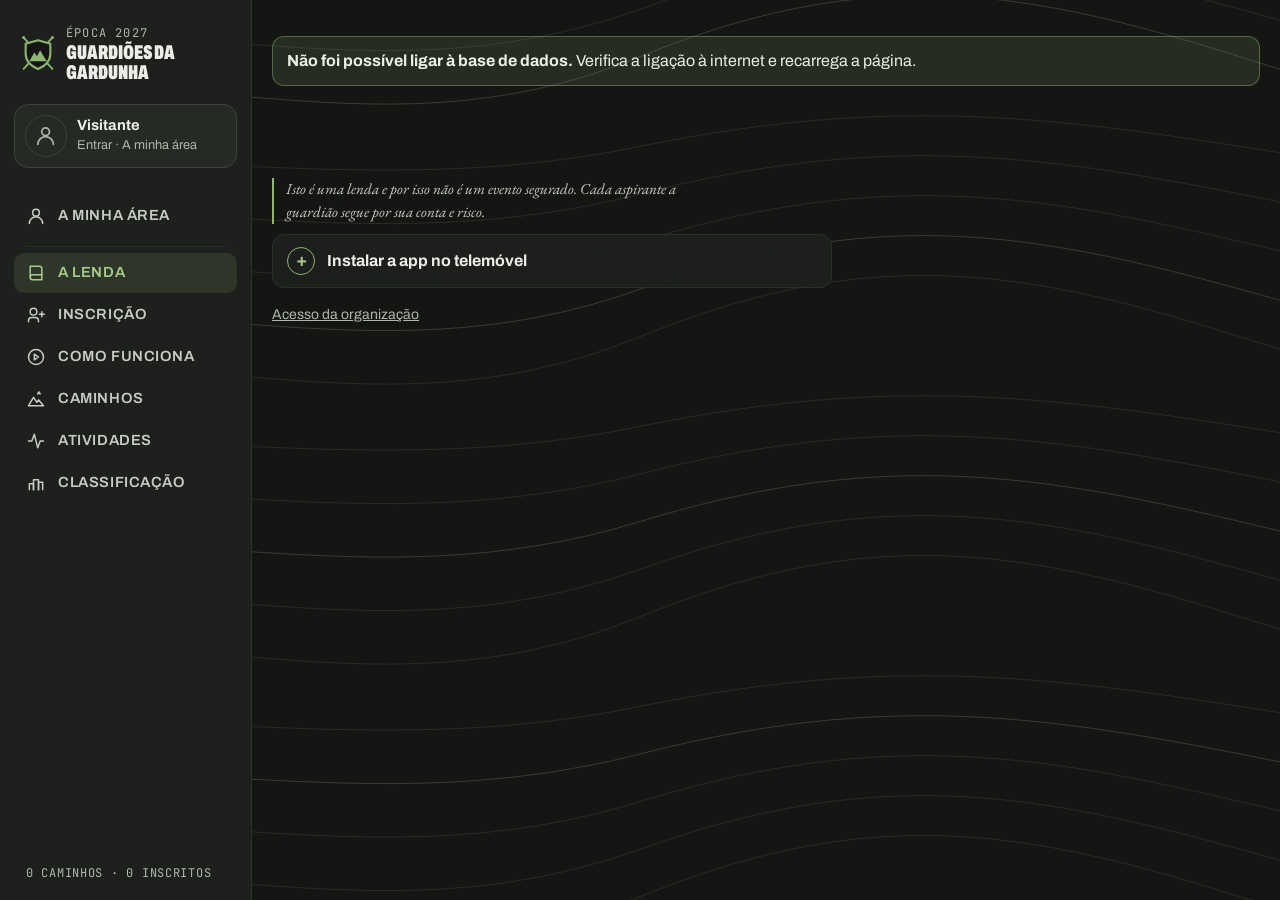
==== docs/index.html @ 61dc91fe "Folha de filtros: critério e direção de ordenação selecionam-se em separado Co-Authored-By: Claude S" ====
<!doctype html>
<html lang="pt-PT">
<head>
<meta charset="utf-8">
<meta name="viewport" content="width=device-width,initial-scale=1,viewport-fit=cover">
<meta name="theme-color" content="#141614">
<meta name="description" content="Guardiões da Gardunha 2027 — desafio de trail na Serra da Gardunha. Inscrições, caminhos, classificações.">
<meta property="og:title" content="Guardiões da Gardunha 2027"><meta property="og:description" content="Rouba o bordão. Desafio de trail na Serra da Gardunha.">
<link rel="icon" href="data:image/svg+xml,%3Csvg xmlns='http://www.w3.org/2000/svg' viewBox='0 0 140 140'%3E%3Crect width='140' height='140' rx='24' fill='%23141614'/%3E%3Cg stroke='%238FB573' stroke-width='9' stroke-linecap='round'%3E%3Cpath d='M26 118 L114 22'/%3E%3Cpath d='M114 118 L26 22'/%3E%3C/g%3E%3C/svg%3E">
<link rel="manifest" href="manifest.webmanifest">
<link rel="apple-touch-icon" href="apple-touch-icon.png">
<meta name="apple-mobile-web-app-capable" content="yes"><meta name="mobile-web-app-capable" content="yes"><meta name="apple-mobile-web-app-title" content="Guardiões">
<title>Guardiões da Gardunha</title>
<link rel="preconnect" href="https://fonts.googleapis.com">
<link rel="preconnect" href="https://fonts.gstatic.com" crossorigin>
<link rel="stylesheet" href="https://fonts.googleapis.com/css2?family=Archivo:wdth,wght@62..125,400..900&family=Cinzel:wght@600;700;800&family=EB+Garamond:ital,wght@0,400;0,500;1,400&family=JetBrains+Mono:wght@400;600;800&display=swap">
<style>
/* Granito e musgo. Sempre escuro, em qualquer telemóvel */
:root{ --bg:#141614; --surface:#1D201D; --surface2:#262A25; --ink:#ECEEE6; --muted:#B0B6A8; --line:#2C302B; --line2:#3D433B; --terra:#8FB573; --terra-txt:#A8CB8C; --terra-soft:rgba(143,181,115,.14); --on-terra:#121511; --light:#ECEEE6; --on-light:#141614; --ok:#8FB573; --ok-soft:rgba(143,181,115,.14); --warn:#E3B062; --warn-soft:rgba(227,176,98,.14); --bad:#E58A78; --track:#5A6158; --glass:rgba(29,32,29,.92); --header-bg:rgba(20,22,20,.92); --mapbg:#1A1D1A; --soft-text:#C7CBC1; --accent-line:rgba(143,181,115,.45); --me-hover:rgba(143,181,115,.22); --drop-bg:rgba(20,22,20,.6); --contour:url("data:image/svg+xml,%3Csvg xmlns='http://www.w3.org/2000/svg' width='1400' height='1600' viewBox='0 0 1400 1600'%3E%3Cg fill='none' stroke='%23A3A895' stroke-width='1'%3E%3Cpath d='M-20 20 C 200 -28, 420 44, 700 -13.599999999999994 S 1150 -37.599999999999994, 1420 5.600000000000001' stroke-opacity='.26'/%3E%3Cpath d='M-20 76 C 200 16, 420 106, 700 34.0 S 1150 4.0, 1420 58.0' stroke-opacity='.14'/%3E%3Cpath d='M-20 132 C 200 60, 420 168, 700 81.6 S 1150 45.60000000000001, 1420 110.4' stroke-opacity='.14'/%3E%3Cpath d='M-20 188 C 200 104, 420 230, 700 129.2 S 1150 87.2, 1420 162.8' stroke-opacity='.14'/%3E%3Cpath d='M-20 244 C 200 148, 420 292, 700 176.8 S 1150 128.8, 1420 215.2' stroke-opacity='.26'/%3E%3Cpath d='M-20 300 C 200 252, 420 324, 700 266.4 S 1150 242.4, 1420 285.6' stroke-opacity='.14'/%3E%3Cpath d='M-20 356 C 200 296, 420 386, 700 314.0 S 1150 284.0, 1420 338.0' stroke-opacity='.14'/%3E%3Cpath d='M-20 412 C 200 340, 420 448, 700 361.6 S 1150 325.6, 1420 390.4' stroke-opacity='.14'/%3E%3Cpath d='M-20 468 C 200 384, 420 510, 700 409.2 S 1150 367.2, 1420 442.8' stroke-opacity='.26'/%3E%3Cpath d='M-20 524 C 200 428, 420 572, 700 456.8 S 1150 408.8, 1420 495.2' stroke-opacity='.14'/%3E%3Cpath d='M-20 580 C 200 532, 420 604, 700 546.4 S 1150 522.4, 1420 565.6' stroke-opacity='.14'/%3E%3Cpath d='M-20 636 C 200 576, 420 666, 700 594.0 S 1150 564.0, 1420 618.0' stroke-opacity='.14'/%3E%3Cpath d='M-20 692 C 200 620, 420 728, 700 641.6 S 1150 605.6, 1420 670.4' stroke-opacity='.26'/%3E%3Cpath d='M-20 748 C 200 664, 420 790, 700 689.2 S 1150 647.2, 1420 722.8' stroke-opacity='.14'/%3E%3Cpath d='M-20 804 C 200 708, 420 852, 700 736.8 S 1150 688.8, 1420 775.2' stroke-opacity='.14'/%3E%3Cpath d='M-20 860 C 200 812, 420 884, 700 826.4 S 1150 802.4, 1420 845.6' stroke-opacity='.14'/%3E%3Cpath d='M-20 916 C 200 856, 420 946, 700 874.0 S 1150 844.0, 1420 898.0' stroke-opacity='.26'/%3E%3Cpath d='M-20 972 C 200 900, 420 1008, 700 921.6 S 1150 885.6, 1420 950.4' stroke-opacity='.14'/%3E%3Cpath d='M-20 1028 C 200 944, 420 1070, 700 969.2 S 1150 927.2, 1420 1002.8' stroke-opacity='.14'/%3E%3Cpath d='M-20 1084 C 200 988, 420 1132, 700 1016.8 S 1150 968.8, 1420 1055.2' stroke-opacity='.14'/%3E%3Cpath d='M-20 1140 C 200 1092, 420 1164, 700 1106.4 S 1150 1082.4, 1420 1125.6' stroke-opacity='.26'/%3E%3Cpath d='M-20 1196 C 200 1136, 420 1226, 700 1154.0 S 1150 1124.0, 1420 1178.0' stroke-opacity='.14'/%3E%3Cpath d='M-20 1252 C 200 1180, 420 1288, 700 1201.6 S 1150 1165.6, 1420 1230.4' stroke-opacity='.14'/%3E%3Cpath d='M-20 1308 C 200 1224, 420 1350, 700 1249.2 S 1150 1207.2, 1420 1282.8' stroke-opacity='.14'/%3E%3Cpath d='M-20 1364 C 200 1268, 420 1412, 700 1296.8 S 1150 1248.8, 1420 1335.2' stroke-opacity='.26'/%3E%3Cpath d='M-20 1420 C 200 1372, 420 1444, 700 1386.4 S 1150 1362.4, 1420 1405.6' stroke-opacity='.14'/%3E%3Cpath d='M-20 1476 C 200 1416, 420 1506, 700 1434.0 S 1150 1404.0, 1420 1458.0' stroke-opacity='.14'/%3E%3Cpath d='M-20 1532 C 200 1460, 420 1568, 700 1481.6 S 1150 1445.6, 1420 1510.4' stroke-opacity='.14'/%3E%3Cpath d='M-20 1588 C 200 1504, 420 1630, 700 1529.2 S 1150 1487.2, 1420 1562.8' stroke-opacity='.26'/%3E%3Cpath d='M-20 1644 C 200 1548, 420 1692, 700 1576.8 S 1150 1528.8, 1420 1615.2' stroke-opacity='.14'/%3E%3C/g%3E%3C/svg%3E"); --head:'Archivo','Arial Narrow','Helvetica Neue',Arial,sans-serif; --body:'Archivo','Helvetica Neue',system-ui,sans-serif; --mono:'JetBrains Mono',ui-monospace,Menlo,monospace; --crest:'Archivo','Arial Narrow','Helvetica Neue',Arial,sans-serif; --serif:'EB Garamond',Georgia,'Times New Roman',serif; color-scheme:dark; }
*{box-sizing:border-box}
body{background:var(--bg) var(--contour) center -120px / 1400px auto repeat-y;color:var(--ink);font-family:var(--body);font-size:16px;line-height:1.5;margin:0}
h1,h2,h3{font-family:var(--head);font-weight:900;font-stretch:62%;text-transform:uppercase;line-height:.95;text-wrap:balance;margin:0}
h2{font-size:2.6rem} h3{font-size:1.2rem;font-weight:800;font-stretch:75%;letter-spacing:.02em}
a{color:var(--terra-txt)}
.wrap{max-width:1080px;margin:0 auto;padding-inline:20px}
header{border-bottom:1px solid var(--line);background:var(--header-bg)}
header .wrap{display:flex;align-items:center;gap:14px;padding-block:18px 0;flex-wrap:wrap}
.brand{display:flex;align-items:center;gap:12px;min-width:0}
.brand svg{flex:none}
.brand small{display:block;font-family:var(--mono);letter-spacing:.08em;font-size:.85rem;color:var(--muted);text-transform:uppercase}
.brand h1{font-family:var(--head);font-size:1.6rem;font-weight:900;font-stretch:62%;letter-spacing:.01em;text-transform:uppercase}
.me{margin-left:auto;font-size:.94rem;color:var(--muted)}
nav{display:flex;gap:4px;overflow-x:auto;padding-top:12px}
nav button{font-family:var(--head);font-weight:700;font-stretch:75%;text-transform:uppercase;letter-spacing:.04em;font-size:.95rem;background:none;border:0;color:var(--muted);padding:10px 14px 12px;border-bottom:3px solid transparent;cursor:pointer;white-space:nowrap}
nav button[aria-selected="true"]{color:var(--ink);border-color:var(--terra)}
main.wrap{padding-block:28px 64px;display:grid;gap:22px}
.card{background:var(--glass);border:1px solid var(--line);border-radius:12px;padding:18px;min-width:0}
.stack{display:grid;gap:14px}
.row{display:flex;flex-wrap:wrap;gap:10px;align-items:center}
.grid2{display:grid;grid-template-columns:repeat(auto-fit,minmax(280px,1fr));gap:18px}
.muted{color:var(--muted)} .small{font-size:.95rem}
.lbl{font-family:var(--mono);text-transform:uppercase;letter-spacing:.06em;font-size:.8rem;color:var(--muted)}
.num{font-variant-numeric:tabular-nums}
.mono{font-family:var(--mono)}
.big{font-family:var(--head);font-weight:900;font-stretch:62%;font-size:2.4rem;line-height:1}
button.b,label.b{font:inherit;font-weight:700;font-size:.9rem;border-radius:99px;border:1px solid var(--light);background:var(--light);color:var(--on-light);padding:9px 16px;min-height:40px;cursor:pointer;display:inline-flex;align-items:center;gap:6px}
button.b.t,label.b.t{background:var(--terra);border-color:var(--terra);color:var(--on-terra);font-weight:800;font-stretch:75%;text-transform:uppercase;letter-spacing:.04em}
button.b.o,label.b.o{background:transparent;color:var(--ink);border-color:var(--line2)}
button.b.s{padding:5px 12px;font-size:.84rem;min-height:32px}
button.b:disabled{opacity:.45;cursor:not-allowed}
select,input[type=search],input[type=text],input[type=number],input[type=date],input[type=password]{font:inherit;color:var(--ink);background:var(--bg);border:1px solid var(--line2);border-radius:10px;padding:8px 12px;min-height:40px;min-width:0;max-width:100%}
input[type=number]{width:6em}
input[type=checkbox]{accent-color:var(--terra);width:18px;height:18px}
input[type=range]{accent-color:var(--terra)}
.seg{display:inline-flex;border:1px solid var(--line2);border-radius:99px;overflow:hidden}
.seg button{font:inherit;font-size:.875rem;font-weight:600;border:0;background:transparent;color:var(--ink);padding:8px 14px;cursor:pointer}
.seg button[aria-pressed="true"]{background:var(--light);color:var(--on-light)}
.tag{display:inline-block;font-family:var(--mono);text-transform:uppercase;letter-spacing:.04em;font-size:.75rem;font-weight:600;padding:2px 8px;border-radius:99px;background:var(--surface2);color:var(--ink);white-space:nowrap}
.tag.Subida{background:var(--terra-soft);color:var(--terra-txt)} .tag.Descida{background:var(--surface2);color:var(--ink)}
.tag.Cumeada,.tag.Loop{background:transparent;border:1px solid var(--line2);color:var(--ink)}
.tag.warn{background:var(--warn-soft);color:var(--warn)} .tag.ok{background:var(--ok-soft);color:var(--ok)} .tag.bad{background:var(--terra-soft);color:var(--bad)}
.atv-f{display:flex;flex-wrap:wrap;gap:10px;align-items:flex-end}
.atv-c{border:1px solid var(--line);border-radius:14px;background:var(--glass);padding:12px 14px;display:grid;gap:10px;min-width:0}
.atv-h{display:flex;align-items:center;gap:10px;min-width:0} .atv-h>div{display:grid;gap:1px;min-width:0;flex:1} .atv-h strong{overflow-wrap:anywhere}
.atv-r{display:grid;grid-template-columns:minmax(0,1fr) auto;gap:2px 12px;padding-top:10px;border-top:1px solid var(--line);align-items:baseline}
.atv-r .nm{background:none;border:0;padding:0;color:var(--text);font:inherit;font-weight:700;text-align:left;cursor:pointer}
.atv-r .tm{font-family:var(--mono);font-weight:700;font-size:1.15rem;text-align:right;white-space:nowrap}
.atv-r .rk2{grid-column:1/-1;display:flex;flex-wrap:wrap;gap:6px;align-items:center}
.atv-pos{font-family:var(--mono);font-size:.85rem;border:1px solid var(--line);border-radius:999px;padding:2px 9px}
.rk{border:1px solid var(--line);border-radius:12px;background:var(--glass);overflow:hidden}
.rk-hd,.rk-r{display:grid;grid-template-columns:2.4em minmax(0,1fr) 6.4rem 28px;gap:8px;align-items:center;padding:10px 12px}
.rk-hd{font-family:var(--mono);text-transform:uppercase;letter-spacing:.06em;font-size:.8rem;color:var(--muted);border-bottom:1px solid var(--line)} .rk-hd .r{text-align:right}
.rk-r{border-bottom:1px solid var(--line);cursor:pointer} .rk-r:hover{background:var(--surface2)} .rk-r.me{background:var(--terra-soft)}
.rk-r .pos{width:auto} .rk-r.pod1 .pos{color:var(--terra-txt);font-weight:800}
.rk-n{display:grid;gap:1px;min-width:0;overflow-wrap:anywhere} .rk-p{text-align:right;white-space:nowrap}
.rk-h{padding:10px 12px;background:var(--bg);border-bottom:1px solid var(--line)} .rk-b>:last-child{border-bottom:0}
.tw{overflow-x:auto;border:1px solid var(--line);border-radius:12px;background:var(--glass)}
table{border-collapse:collapse;width:100%;font-size:.92rem}
th{font-family:var(--mono);text-transform:uppercase;letter-spacing:.06em;font-size:.8rem;color:var(--muted);text-align:left;font-weight:400;padding:10px 12px;border-bottom:1px solid var(--line);white-space:nowrap}
td{padding:10px 12px;border-bottom:1px solid var(--line);vertical-align:middle}
td.num,td.r.num{font-family:var(--mono);font-size:.9rem}
tr:last-child td{border-bottom:0}
td.r,th.r{text-align:right}
tr.pod1 td:first-child{color:var(--terra-txt);font-weight:800}
tr.me td{background:var(--terra-soft)} tr.me td:first-child{color:var(--terra-txt)}
.pos{font-family:var(--mono);font-size:1rem;width:2.6em;color:var(--muted)}
tr.click{cursor:pointer} tr.click:hover td{background:var(--surface2)}
tr.me.click:hover td{background:var(--me-hover)}
tr.hist td{background:var(--bg);font-size:.875rem}
.notice{border:1px solid var(--accent-line);background:var(--terra-soft);padding:12px 14px;border-radius:12px}
.notice.f{border-color:var(--ok);background:var(--ok-soft)}
.notice.w{border-color:var(--warn);background:var(--warn-soft)}
.drop{border:2px dashed var(--line2);border-radius:14px;padding:28px;text-align:center;display:grid;gap:10px;justify-items:center;background:var(--drop-bg)}
.drop.on{border-color:var(--terra);background:var(--terra-soft)}
.map{width:100%;max-width:100%;height:auto;display:block;background:var(--mapbg);border-radius:10px}
.map .trk{fill:none;stroke:var(--track);stroke-width:2;vector-effect:non-scaling-stroke}
.map .ref{fill:none;stroke:var(--light);stroke-width:2.5;stroke-dasharray:6 4;vector-effect:non-scaling-stroke}
.map .sel{fill:none;stroke:var(--terra);stroke-width:3.5;stroke-linejoin:round;vector-effect:non-scaling-stroke}
.map .st{fill:var(--light)} .map .en{fill:var(--terra)}
.prof{width:100%;height:110px;display:block;background:var(--mapbg);border-radius:10px}
.prof .a{fill:var(--line2)} .prof .s{fill:var(--terra);opacity:.4}
.kv{display:grid;grid-template-columns:repeat(auto-fit,minmax(110px,1fr));gap:12px}
.kv div{display:grid;gap:2px}
.kv strong{font-family:var(--mono);font-weight:600}
.pips{display:inline-flex;gap:3px;vertical-align:middle} .pips i{width:9px;height:9px;border-radius:2px;background:var(--line2)} .pips i.on{background:var(--terra)}
.range{display:grid;grid-template-columns:auto 1fr;gap:6px 12px;align-items:center}
.range input{width:100%}
.grow{flex:1 1 0;min-width:0;width:0}
.empty{padding:26px;text-align:center;color:var(--muted)}
.toast{position:fixed;left:50%;transform:translateX(-50%);bottom:calc(18px + env(safe-area-inset-bottom,0px));background:var(--light);color:var(--on-light);padding:10px 16px;border-radius:99px;font-weight:600;max-width:calc(100% - 32px);z-index:9}
details>summary{cursor:pointer;font-weight:700}
.fold{all:unset;box-sizing:border-box;display:flex;align-items:baseline;gap:12px;width:100%;cursor:pointer}.fold h3{margin:0;flex:0 1 auto}.fold .chev{margin-left:auto;font-family:var(--mono);font-size:1.4rem;line-height:1;color:var(--terra-txt)}.fold:focus-visible{outline:2px solid var(--terra);outline-offset:4px;border-radius:4px}
.zm{position:relative;border-radius:10px;overflow:hidden;background:var(--mapbg)}
.zmap{display:block;width:100%;height:clamp(300px,52vh,460px);touch-action:none;cursor:crosshair;user-select:none}
.zmap .trk{fill:none;stroke:var(--track);stroke-width:2.5;vector-effect:non-scaling-stroke;stroke-linejoin:round}
.zmap .sel{fill:none;stroke:var(--terra);stroke-width:4.5;vector-effect:non-scaling-stroke;stroke-linejoin:round;stroke-linecap:round}
.zmap .st{fill:var(--ok);stroke:var(--bg);stroke-width:2;vector-effect:non-scaling-stroke} .zmap .en{fill:var(--terra);stroke:var(--bg);stroke-width:2;vector-effect:non-scaling-stroke}
.zm-tools{position:absolute;top:10px;right:10px;display:flex;flex-direction:column;gap:6px}
.zm-tools .b{background:var(--glass);min-width:44px;justify-content:center}
.zm-bar{position:absolute;left:12px;bottom:10px;display:flex;flex-direction:column;gap:2px;font-family:var(--mono);font-size:.8rem;color:var(--muted);pointer-events:none}
.zm-line{display:block;height:6px;border:2px solid var(--muted);border-top:0}
.zm-n{position:absolute;left:12px;top:10px;font-family:var(--mono);font-size:.8rem;color:var(--muted);pointer-events:none}
.seg .dot{display:inline-block;width:10px;height:10px;border-radius:50%;margin-right:6px;vertical-align:middle}.seg .dot.st{background:var(--ok)}.seg .dot.en{background:var(--terra)}
.seg-form{border:1px solid var(--line2);border-radius:10px;padding:16px;background:var(--surface2)}
.sr{position:absolute;width:1px;height:1px;overflow:hidden;clip:rect(0 0 0 0)}
/* pódio do ranking */
.podium{display:grid;grid-template-columns:repeat(3,minmax(0,1fr));gap:10px;align-items:end;max-width:560px;padding-top:30px}
.podium .p{display:flex;flex-direction:column;align-items:center;gap:2px;text-align:center;min-width:0;position:relative}
.podium .nm{font-weight:800;font-size:.95rem;overflow-wrap:anywhere}
.podium .tm{font-family:var(--mono);font-weight:600;font-size:.95rem}
.podium .pc{font-family:var(--mono);font-size:.8rem;color:var(--muted)}
.podium .blk{width:100%;margin-top:6px;border-radius:10px 10px 0 0;display:flex;align-items:center;justify-content:center;font-family:var(--head);font-weight:900;font-stretch:62%}
.podium .p1 .blk{height:116px;background:var(--terra);color:var(--on-terra);font-size:3.4rem}
.podium .p2 .blk{height:80px;background:var(--light);color:var(--on-light);font-size:2.6rem}
.podium .p3 .blk{height:56px;background:var(--line2);color:var(--ink);font-size:2rem}
.podium .p1 .tm,.podium .p1 .pc{color:var(--terra-txt)}
.crown{position:absolute;top:-28px;right:4px;background:var(--light);color:var(--on-light);font-family:var(--mono);font-weight:800;font-size:.75rem;padding:3px 8px;border-radius:99px;transform:rotate(8deg)}
.podbase{height:6px;max-width:560px;background:var(--line2);border-radius:0 0 4px 4px;margin-top:-22px}
.seghead .tagline{color:var(--soft-text);font-size:.95rem}
.lenda{max-width:64ch;display:grid;gap:14px;font-family:var(--serif);font-size:1.22rem;line-height:1.65;color:var(--soft-text)}
.lenda h3{font-family:var(--head);font-weight:900;font-stretch:62%;text-transform:uppercase;letter-spacing:.01em;font-size:2rem;color:var(--terra-txt);margin-top:16px}
.lenda > p:first-of-type::first-letter{font-family:var(--head);font-weight:900;font-stretch:62%;float:left;font-size:4.4rem;line-height:.82;padding:6px 10px 0 0;color:var(--terra)}
.lenda p{margin:0}
.lenda strong{color:var(--ink);font-weight:500}
.lenda .fim{font-family:var(--head);font-weight:900;font-stretch:62%;text-transform:uppercase;font-size:1.8rem;line-height:1.1;letter-spacing:.01em;color:var(--ink);margin-top:12px}
.crest-title{font-family:var(--head)!important;font-weight:900!important;font-stretch:62%!important;letter-spacing:.01em;text-transform:uppercase!important}
@media (max-width:560px){ .wrap{padding-inline:16px} h2{font-size:2.1rem} .brand h1{font-size:1.3rem} td,th{padding:9px 8px} .podium .p1 .blk{height:96px;font-size:2.8rem} }

.codebox{font-family:var(--mono);font-size:clamp(1.4rem,6vw,2rem);letter-spacing:.08em;padding:14px 16px;border:1px dashed var(--terra);border-radius:10px;background:var(--terra-soft);color:var(--terra-txt);text-align:center;user-select:all;-webkit-user-select:all;word-break:break-all}
.linkb{background:none;border:0;padding:6px 0;color:var(--muted);font:inherit;font-size:.875rem;text-decoration:underline;cursor:pointer}
.site-foot{padding-block:28px 40px;color:var(--muted);display:grid;gap:10px}
.disc{margin:0;font-family:var(--serif);font-style:italic;font-size:.95rem;line-height:1.5;color:var(--soft-text);max-width:60ch;border-left:2px solid var(--terra);padding-left:12px}

/* navegação no telemóvel: barra de ícones em baixo + deslizar */
html,body{overflow-x:clip;max-width:100%;touch-action:pan-y} main,.wrap,.card{min-width:0;max-width:100%}
.bnav{display:none}
@keyframes inR{from{transform:translateX(36px);opacity:0}to{transform:none;opacity:1}} @keyframes inL{from{transform:translateX(-36px);opacity:0}to{transform:none;opacity:1}}
main.in-r{animation:inR .22s ease} main.in-l{animation:inL .22s ease}
@media (prefers-reduced-motion: reduce){ main.in-r,main.in-l{animation:none} }
@media (max-width:999px){
  nav#tabs button.pub{display:none} nav#tabs:not(:has(.adm)){display:none}
  .bnav{display:grid;grid-auto-flow:column;grid-auto-columns:1fr;position:fixed;left:0;right:0;bottom:0;z-index:8;background:var(--header-bg);border-top:1px solid var(--line);padding:6px 2px calc(6px + env(safe-area-inset-bottom,0px));-webkit-backdrop-filter:blur(12px);backdrop-filter:blur(12px)}
  .bnav button{background:none;border:0;color:var(--muted);display:grid;justify-items:center;gap:3px;font:600 .7rem/1.1 var(--body);padding:4px 0 2px;cursor:pointer;position:relative;-webkit-tap-highlight-color:transparent}
  .bnav button[aria-current="page"]{color:var(--terra-txt)}
  .bnav button[aria-current="page"]::before{content:'';position:absolute;top:-7px;left:28%;right:28%;height:3px;border-radius:0 0 3px 3px;background:var(--terra)}
  main.wrap{padding-bottom:28px} .site-foot{padding-bottom:calc(96px + env(safe-area-inset-bottom,0px))}
  .toast{bottom:calc(84px + env(safe-area-inset-bottom,0px))}
}
.bnav svg{width:23px;height:23px;fill:none;stroke:currentColor;stroke-width:1.8;stroke-linecap:round;stroke-linejoin:round}
#me[hidden]{display:none}
/* início */
.hero{display:grid;gap:12px;justify-items:start;padding-block:8px 4px}
.hero .crest svg{width:76px;height:76px}
.hero h2{font-size:clamp(2.3rem,9vw,4rem)}
.hero .claim{font-family:var(--head);font-weight:900;font-stretch:62%;text-transform:uppercase;font-size:clamp(1.3rem,4.5vw,1.8rem);color:var(--terra-txt);letter-spacing:.03em;margin:0}
.hero .when{font-family:var(--mono);font-size:.8rem;letter-spacing:.08em;text-transform:uppercase;color:var(--muted);margin:0}
.stats{display:grid;grid-template-columns:repeat(4,1fr);gap:10px} .stats div{display:grid;gap:2px;border-left:2px solid var(--terra);padding-left:10px} .stats strong{font-family:var(--head);font-weight:900;font-stretch:62%;font-size:1.9rem;line-height:1} .stats span{font-size:.8rem;color:var(--muted);text-transform:uppercase;letter-spacing:.06em}
@media (max-width:560px){ .stats{grid-template-columns:repeat(2,1fr)} }
/* cartões dos caminhos */
.carousel{display:grid;grid-auto-flow:column;grid-auto-columns:min(86%,340px);gap:14px;overflow-x:auto;scroll-snap-type:x mandatory;padding:4px 2px 12px;scrollbar-width:none;overscroll-behavior-x:contain;-webkit-overflow-scrolling:touch}
.carousel::-webkit-scrollbar{display:none}
.scard{scroll-snap-align:center;text-align:left;font:inherit;color:inherit;background:var(--glass);border:1px solid var(--line);border-radius:14px;padding:12px;display:grid;gap:8px;align-content:start;cursor:pointer;min-width:0}
.scard.on{border-color:var(--terra);box-shadow:0 0 0 1px var(--terra) inset}
.scard .map{border-radius:10px}
.scard h4{margin:0;font-family:var(--head);font-weight:900;font-stretch:62%;text-transform:uppercase;font-size:1.4rem;line-height:1;text-wrap:balance}
.scard .meta{font-family:var(--mono);font-size:.75rem;letter-spacing:.06em;color:var(--muted);text-transform:uppercase}
.scard .gd{display:grid;grid-template-columns:1fr 1fr;gap:8px;font-size:.84rem;border-top:1px solid var(--line);padding-top:8px}
.scard .gd b{display:block;font-size:.75rem;letter-spacing:.06em;text-transform:uppercase;color:var(--muted);font-weight:600}
.stack>*,.pager>*{min-width:0} .dots{max-width:100%;overflow:hidden;display:flex;gap:6px;justify-content:center;align-items:center;min-height:12px} .dots i{width:7px;height:7px;border-radius:4px;background:var(--line2);transition:width .2s} .dots i.on{background:var(--terra);width:20px}
.pager{display:flex;align-items:center;justify-content:space-between;gap:10px}
/* lenda em páginas */
.pages{display:grid;grid-auto-flow:column;grid-auto-columns:100%;gap:28px;overflow-x:auto;overflow-y:hidden;transition:height .25s ease;scroll-snap-type:x mandatory;scrollbar-width:none;align-items:start;overscroll-behavior-x:contain}
.pages::-webkit-scrollbar{display:none} .pages > .page{scroll-snap-align:start;min-width:0}
/* mapa com fundo (terreno / satélite) */
.tmapw{display:grid;gap:6px}
.tmap{position:relative;height:300px;border-radius:12px;overflow:hidden;background:var(--mapbg);touch-action:none;cursor:grab;user-select:none;-webkit-user-select:none}
.tmap.drag{cursor:grabbing}
.tmap .lyr{position:absolute;inset:0;will-change:transform}
.tmap img{position:absolute;left:0;top:0;width:256px;height:256px;max-width:none;pointer-events:none;-webkit-user-drag:none;transform-origin:0 0;will-change:transform}
.tmap svg{z-index:2}
.tmap svg{position:absolute;inset:0;width:100%;height:100%;pointer-events:none;overflow:visible}
.tmap .halo{fill:none;stroke:#fff;stroke-opacity:.85;stroke-width:7;stroke-linejoin:round;stroke-linecap:round}
.tmap .line{fill:none;stroke:var(--terra);stroke-width:4;stroke-linejoin:round;stroke-linecap:round}
.tm-ctl{position:absolute;right:8px;top:8px;display:grid;gap:6px;z-index:2}
.tm-ctl button{width:38px;height:38px;border-radius:9px;border:1px solid var(--line2);background:var(--surface);color:var(--ink);font-size:1.25rem;line-height:1;cursor:pointer}
.tm-lay{position:absolute;left:8px;top:8px;z-index:2;background:var(--surface)}
.tm-lay button{padding:6px 11px;font-size:.8rem}
.tm-attr{position:absolute;right:0;bottom:0;z-index:2;font-size:.62rem;background:rgba(255,255,255,.78);color:#222;padding:1px 6px;border-top-left-radius:6px}
@media (min-width:761px){ .tmap{height:420px} }
td.num{white-space:nowrap}
.cmb{position:relative} .cmb input{width:100%;padding-left:38px;font-size:1rem;min-height:46px;border-radius:12px;background:var(--surface)} .cmb-ic{position:absolute;left:13px;top:12px;color:var(--terra-txt);font-size:1.1rem;pointer-events:none}
.cmb-list{position:absolute;left:0;right:0;top:calc(100% + 4px);z-index:5;background:var(--surface);border:1px solid var(--line2);border-radius:12px;box-shadow:0 12px 28px rgba(0,0,0,.45);max-height:320px;overflow:auto;padding:4px}
.cmb-opt{display:block;width:100%;text-align:left;background:none;border:0;color:var(--ink);font:inherit;padding:10px 12px;border-radius:8px;cursor:pointer} .cmb-opt:hover,.cmb-opt:focus{background:var(--surface2);outline:none}
.name small{color:var(--muted)}
/* listas de escolha */
select{appearance:none;-webkit-appearance:none;padding-right:38px;background-image:url("data:image/svg+xml,%3Csvg xmlns='http://www.w3.org/2000/svg' width='12' height='8' viewBox='0 0 12 8'%3E%3Cpath d='M1 1.5l5 5 5-5' fill='none' stroke='%238FB573' stroke-width='2' stroke-linecap='round' stroke-linejoin='round'/%3E%3C/svg%3E");background-repeat:no-repeat;background-position:right 14px center;cursor:pointer}
select:focus{outline:none;border-color:var(--terra)}
select option,select optgroup{background:var(--surface);color:var(--ink)}
.picks{gap:10px} .picks .pick{flex:1 1 200px}
.pick{position:relative;display:grid;gap:2px;min-width:0;max-width:100%;padding:8px 14px 9px;border:1px solid var(--line2);border-radius:14px;background:linear-gradient(180deg,var(--surface),var(--surface2));cursor:pointer;transition:border-color .15s, box-shadow .15s}
.pick:hover{border-color:var(--accent-line)} .pick:focus-within{border-color:var(--terra);box-shadow:0 0 0 3px var(--terra-soft)}
.pk-l{font-family:var(--mono);font-size:.75rem;letter-spacing:.14em;text-transform:uppercase;color:var(--terra-txt)}
.pick select{border:0;background-color:transparent;padding:0 26px 0 0;min-height:0;border-radius:0;font-family:var(--head);font-weight:800;font-stretch:75%;font-size:1.12rem;letter-spacing:.01em;line-height:1.2;color:var(--ink);width:100%;background-position:right 0 center;text-overflow:ellipsis;white-space:nowrap;overflow:hidden}
.isteps{margin:0;padding-left:20px;display:grid;gap:3px;color:var(--soft-text)}
#install{max-width:560px}
.names{display:flex;flex-wrap:wrap;gap:6px} .name{font-size:.9rem;border:1px solid var(--line2);border-radius:99px;padding:4px 12px;background:var(--surface)} .name.me{border-color:var(--terra);color:var(--terra-txt)}
/* classificação: caixas com + */
.pbox{border:1px solid var(--line);border-radius:12px;background:var(--glass)}
.phead,.crow{width:100%;display:flex;align-items:center;gap:12px;background:none;border:0;color:var(--ink);font:inherit;text-align:left;padding:12px 14px;cursor:pointer}
.phead{font-weight:700}
.pm{flex:none;display:inline-grid;place-items:center;width:28px;height:28px;border-radius:50%;border:1.5px solid var(--terra);color:var(--terra-txt);font-weight:800;font-size:1.1rem;line-height:1}
.pm.sm{width:24px;height:24px;font-size:1rem}
.pbody{padding:0 14px 14px}
.clist{display:grid;gap:8px}
.citem{border:1px solid var(--line);border-radius:12px;background:var(--glass);min-width:0} .citem.on{border-color:var(--accent-line)}
.crow .cn{display:grid;gap:2px;min-width:0;flex:1} .crow .cn strong{font-size:.98rem;line-height:1.2}
.crow .cl{display:grid;gap:2px;text-align:right;white-space:nowrap} .crow .cl b{color:var(--muted);font-weight:600}
.cbody{display:grid;grid-template-columns:1fr 1fr;gap:16px;padding:0 14px 14px}
@media (max-width:620px){ .cbody{grid-template-columns:1fr} .crow .cl{display:none} }
.chips{display:flex;flex-wrap:wrap;gap:6px} .chip{font-size:.8rem;border:1px solid var(--line2);border-radius:99px;padding:3px 10px;color:var(--muted)} .chip b{color:var(--ink)}
/* regulamento */
.regart{border-top:1px solid var(--line)} .regart:last-child{border-bottom:1px solid var(--line)}
.regart summary{cursor:pointer;font-weight:700;padding:12px 0;font-size:.98rem}
.regbody{display:grid;gap:10px;padding:0 0 14px;color:var(--soft-text);max-width:72ch} .regbody p{margin:0} .regbody ul{margin:0;padding-left:20px;display:grid;gap:4px}
.chk{display:flex;gap:10px;align-items:flex-start;flex-wrap:nowrap} .chk input{flex:none;width:20px;height:20px;margin:2px 0 0;accent-color:var(--terra)}
.linkb.inl{padding:0;font-size:inherit;color:var(--terra-txt);font-weight:700}
.howto{display:grid;gap:8px;margin:0;padding:0;list-style:none} .howto li{display:flex;justify-content:space-between;gap:12px;border-bottom:1px dashed var(--line);padding-bottom:6px} .howto li > span{min-width:0} .howto b{font-family:var(--mono);color:var(--terra-txt);white-space:nowrap;flex:none}

/* atividades: feed vertical + reações */
.feed{display:grid;gap:16px;max-width:560px;width:100%;margin-inline:auto}
.feed~*{max-width:560px;margin-inline:auto;width:100%}
.fc{display:grid;gap:0;border:1px solid var(--line);border-radius:18px;background:var(--glass);overflow:hidden;min-width:0}
.fc.mine{border-color:var(--accent-line)}
.fc-h{display:flex;align-items:center;gap:10px;padding:12px 14px}
.fc-hero{display:grid;gap:0;background:linear-gradient(135deg,var(--surface2),var(--surface) 72%);border-block:1px solid var(--line)}
.fc-seg{display:grid;gap:6px;padding:16px 16px 14px;border-bottom:1px solid var(--line)} .fc-seg:last-child{border-bottom:0}
.fc-k{font-family:var(--mono);font-size:.75rem;letter-spacing:.1em;text-transform:uppercase;color:var(--terra-txt)}
.fc-t{all:unset;box-sizing:border-box;cursor:pointer;font-family:var(--head);font-weight:900;font-stretch:62%;text-transform:uppercase;font-size:clamp(1.9rem,8vw,2.5rem);line-height:.95;text-wrap:balance;color:var(--ink)} .fc-t:hover{color:var(--terra-txt)} .fc-t:focus-visible{outline:2px solid var(--terra);outline-offset:3px;border-radius:4px}
.fc-m{display:flex;align-items:baseline;gap:6px 14px;flex-wrap:wrap} .fc-time{font-family:var(--mono);font-weight:700;font-size:1.7rem;letter-spacing:-.01em}
.fc-tags{display:flex;flex-wrap:wrap;gap:6px;align-items:center}
.fc-act{display:grid;grid-template-columns:minmax(0,1fr) auto;gap:12px;align-items:center;padding:12px 14px}
.fc-act.own{grid-template-columns:auto minmax(0,1fr)}
.fc-th{display:grid;gap:6px;min-width:0}
.thumbs{display:flex;gap:8px}
.thumb{display:grid;place-items:center;width:46px;height:46px;border-radius:14px;border:1.5px solid var(--line2);background:transparent;color:var(--muted);cursor:pointer;transition:transform .12s ease,background .15s,border-color .15s,color .15s;-webkit-tap-highlight-color:transparent}
.thumb .em{font-size:1.45rem;line-height:1;filter:grayscale(1);opacity:.6;transition:filter .15s,opacity .15s,transform .15s} .thumb.on .em{filter:none;opacity:1;transform:scale(1.12)}
.thumb:active{transform:scale(.9)} .thumb:hover{border-color:var(--accent-line);color:var(--ink)}
.thumb.on{background:var(--terra-soft);border-color:var(--terra);color:var(--terra-txt)} 
.fc-go{display:inline-flex;align-items:center;justify-content:center;gap:8px;min-height:46px;max-width:230px;padding:8px 18px;border-radius:99px;border:1.5px solid var(--terra);background:var(--terra);color:var(--on-terra);font-family:var(--head);font-weight:800;font-stretch:75%;text-transform:uppercase;letter-spacing:.04em;font-size:1rem;line-height:1.1;text-align:center;cursor:pointer;transition:transform .12s ease,background .15s,color .15s;-webkit-tap-highlight-color:transparent}
.fc-go svg{width:19px;height:19px;fill:none;stroke:currentColor;stroke-width:2;stroke-linecap:round;stroke-linejoin:round} .fc-go:active{transform:scale(.96)}
.fc-go.on{background:var(--terra-soft);color:var(--terra-txt)}
.fc-more{justify-self:center;min-width:220px;justify-content:center}
@media (max-width:520px){ .fc-act{grid-template-columns:1fr} .fc-go{width:100%;max-width:none} }
@media (prefers-reduced-motion:reduce){ .thumb,.fc-go,.thumb .em{transition:none} }

.fc-seg{padding:0 0 14px} .fc-seg>:not(.fc-ph){margin-inline:16px}
.fc-ph{all:unset;box-sizing:border-box;position:relative;display:block;width:100%;aspect-ratio:16/9;cursor:pointer;overflow:hidden;margin-bottom:2px}
.fc-ph:focus-visible{outline:2px solid var(--terra);outline-offset:-2px}
.fc-pic{position:absolute;inset:0} .fc-pic svg,.fc-pic img{position:absolute;inset:0;width:100%;height:100%;display:block;object-fit:cover}
.fc-ph::after{content:'';position:absolute;inset:0;background:linear-gradient(180deg,rgba(20,22,20,0) 38%,rgba(20,22,20,.9) 100%);pointer-events:none}
.fc-cap{position:absolute;left:14px;right:14px;bottom:12px;z-index:1;display:grid;gap:3px;text-align:left}
.fc-pic ~ .fc-cap .fc-k{display:flex;align-items:baseline;gap:10px} .fc-num{font-family:var(--head);font-weight:900;font-stretch:62%;font-size:2.6rem;line-height:.85;letter-spacing:.01em;color:var(--terra-txt);text-shadow:0 1px 8px rgba(0,0,0,.6)}
.fc-nm{font-family:var(--head);font-weight:800;font-stretch:75%;text-transform:uppercase;letter-spacing:.02em;font-size:1.1rem;line-height:1.05;color:var(--ink);text-shadow:0 1px 8px rgba(0,0,0,.6);overflow-wrap:anywhere}
.fc-pic .ra-run{animation:ra-vis 8s linear infinite both} .fc-pic .ra-pa{animation:ra-a .36s steps(1) infinite} .fc-pic .ra-pb{animation:ra-b .36s steps(1) infinite}
.fc-pic .ra-lb{font:700 11px 'JetBrains Mono',monospace;letter-spacing:.08em;fill:var(--ink);stroke:var(--bg);stroke-width:3;paint-order:stroke}
@media (prefers-reduced-motion:reduce){ .fc-pic .ra-run{display:none} .fc-pic .ra-pa,.fc-pic .ra-pb{animation:none} }
.fc-ph:hover .fc-nm{color:var(--terra-txt)}

/* animação do percurso */
.map .ra-base{fill:none;stroke:var(--bg);stroke-width:9;stroke-linecap:round;stroke-linejoin:round;opacity:.6}
.map .ra{stroke-dasharray:1000;animation:ra-draw 8s linear infinite both}
@keyframes ra-draw{0%,8%{stroke-dashoffset:1000}62%,100%{stroke-dashoffset:0}}
.map .ra-run{animation:ra-vis 8s linear infinite both}
@keyframes ra-vis{0%{opacity:0}2%,64%{opacity:1}68%,100%{opacity:0}}
.map .ra-pa{animation:ra-a .36s steps(1) infinite} .map .ra-pb{animation:ra-b .36s steps(1) infinite}
@keyframes ra-a{0%{opacity:1}50%,100%{opacity:0}} @keyframes ra-b{0%{opacity:0}50%,100%{opacity:1}}
@media (prefers-reduced-motion:reduce){ .map .ra{animation:none;stroke-dashoffset:0} .map .ra-run{display:none} .map .ra-pa,.map .ra-pb{animation:none} }
/* caminhos em mosaico (tiles) */
.mosaic{display:grid;grid-template-columns:repeat(2,minmax(0,1fr));gap:12px;max-width:760px;margin-inline:auto}
.mt{all:unset;box-sizing:border-box;display:flex;flex-direction:column;min-width:0;border-radius:16px;overflow:hidden;border:1px solid var(--line);background:var(--surface);cursor:pointer;isolation:isolate;-webkit-tap-highlight-color:transparent;transition:border-color .2s}
.mt:hover{border-color:var(--accent-line)} .mt:focus-visible{outline:2px solid var(--terra);outline-offset:2px}
.mt-ph{position:relative;aspect-ratio:4/3;overflow:hidden;background:var(--mapbg)}
.mt .fc-pic{transition:transform .5s cubic-bezier(.2,.7,.2,1)} .mt:hover .fc-pic{transform:scale(1.04)}
.mt-top{position:absolute;z-index:2;top:8px;left:8px;right:8px;display:flex;justify-content:space-between;align-items:flex-start;gap:8px}
.mt-chip{font-family:var(--mono);font-size:.66rem;font-weight:600;letter-spacing:.06em;text-transform:uppercase;padding:3px 8px;border-radius:99px;background:rgba(20,22,20,.78);color:var(--ink)}
.mt-chip.Subida{background:var(--terra);color:var(--on-terra)}
.mt-bot{display:grid;gap:4px;padding:10px 12px 12px}
.mt-k{font-family:var(--mono);font-size:.68rem;letter-spacing:.08em;text-transform:uppercase;color:var(--terra-txt);white-space:nowrap;overflow:hidden;text-overflow:ellipsis}
.mt-nm{font-family:var(--head);font-weight:800;font-stretch:75%;text-transform:uppercase;font-size:1.05rem;line-height:1.05;letter-spacing:.01em;color:var(--ink);overflow-wrap:break-word;display:-webkit-box;-webkit-line-clamp:3;-webkit-box-orient:vertical;overflow:hidden}
.mt-m{display:flex;align-items:center;gap:6px;font-size:.72rem;white-space:nowrap;color:var(--soft-text)} .mt-m .pips i{width:7px;height:7px}
@media (prefers-reduced-motion:reduce){ .mt .fc-pic{transition:none} }
/* sino e notificações */
.bell{position:relative;display:inline-grid;place-items:center;width:42px;height:42px;border-radius:50%;background:var(--surface);border:1px solid var(--line2);color:var(--ink);cursor:pointer;-webkit-tap-highlight-color:transparent}
.bell svg{width:21px;height:21px;fill:none;stroke:currentColor;stroke-width:1.8;stroke-linecap:round;stroke-linejoin:round} .bell:hover{border-color:var(--terra)}
.bell-n{position:absolute;top:-4px;right:-4px;min-width:19px;height:19px;padding:0 5px;border-radius:99px;background:var(--terra);color:var(--on-terra);font:800 .7rem/19px var(--mono);text-align:center;border:2px solid var(--bg)}
.bell-n.inl{position:static;margin-left:auto;border:0}
.nlist{display:grid;gap:8px}
.nitem{display:flex;align-items:center;gap:12px;width:100%;text-align:left;background:var(--surface);border:1px solid var(--line);border-radius:12px;padding:10px 12px;color:var(--ink);font:inherit;cursor:pointer;min-width:0}
.nitem:hover{border-color:var(--accent-line)} .nitem.new{border-color:var(--terra);background:var(--terra-soft)}
.nt{display:grid;gap:2px;min-width:0;flex:1} .nt-t{overflow-wrap:anywhere;line-height:1.35} .nt-c{color:var(--terra-txt);font-weight:700}
.ndot{flex:none;width:10px;height:10px;border-radius:50%;background:var(--terra)}

/* ===== área do atleta (inspirada nas áreas de atleta das provas) ===== */
.av{flex:none;display:inline-grid;place-items:center;width:42px;height:42px;border-radius:50%;background:var(--terra-soft);border:1.5px solid var(--terra);color:var(--terra-txt);font-family:var(--head);font-weight:900;font-stretch:75%;font-size:1rem;letter-spacing:.02em}
.av.sm{width:30px;height:30px;font-size:.8rem;border-width:1px} .av.lg{width:76px;height:76px;font-size:1.9rem;border-width:2px}
.av.ghost{background:var(--surface2);border-color:var(--line2);color:var(--muted)} .av svg{width:58%;height:58%;fill:none;stroke:currentColor;stroke-width:1.8;stroke-linecap:round}
.subnav{display:flex;gap:8px;overflow-x:auto;padding:2px 0 6px;position:sticky;top:0;z-index:5;background:var(--bg);scrollbar-width:thin} .subnav button{flex:0 0 auto;font:600 .88rem/1 var(--body);border:1px solid var(--line2);border-radius:10px;background:var(--surface);color:var(--muted);padding:10px 14px;cursor:pointer;display:inline-flex;gap:8px;align-items:center} .subnav button.on{color:var(--ink);border-color:var(--moss,#8FB573);box-shadow:inset 0 -3px 0 var(--moss,#8FB573)} .subnav .n{font-size:.75rem;background:var(--terra-txt,#c96);color:#141614;border-radius:99px;padding:2px 7px}
.todo{color:var(--warn);font-style:normal} .chk{display:grid;gap:8px;margin:0;padding:0;list-style:none} .chk li{display:flex;gap:10px;align-items:flex-start;border:1px solid var(--line);border-radius:10px;padding:10px 12px;background:var(--surface)} .chk .dot{flex:0 0 auto;width:10px;height:10px;border-radius:99px;margin-top:6px;background:var(--warn)} .chk .bad .dot{background:var(--bad)} .chk .info .dot{background:var(--track)} .chk .t{flex:1;min-width:0}
.srows{display:grid;gap:8px} .srow{display:grid;grid-template-columns:auto minmax(0,1fr) auto;gap:12px;align-items:center;text-align:left;width:100%;background:var(--surface);border:1px solid var(--line);border-radius:12px;padding:12px 14px;color:var(--ink);font:inherit;cursor:pointer} .srow:hover,.srow:focus-visible{border-color:var(--terra)} .srow-n{font-family:var(--head);font-weight:900;font-stretch:62%;font-size:1.6rem;color:var(--terra-txt);min-width:1.6em} .srow-t{display:grid;gap:2px;min-width:0} .srow-t strong{overflow-wrap:anywhere;line-height:1.2} .srow-t small{color:var(--muted);font-size:.85rem} .srow-g{font-family:var(--mono);font-size:.78rem!important} .srow-k{display:grid;gap:3px;justify-items:end;font-size:.9rem}
.fbar{display:flex;gap:10px;align-items:center} .fpill{display:inline-flex;align-items:center;gap:8px;border:1px solid var(--line2);border-radius:99px;background:var(--surface);color:var(--ink);font:600 .9rem/1 var(--body);padding:12px 16px;cursor:pointer;white-space:nowrap;min-width:0;min-height:44px} .fgrow{flex:1;overflow:hidden} .fgrow>span:last-child{overflow:hidden;text-overflow:ellipsis} .fico{display:inline-flex;flex:none} .fico svg,.fs-st .fico svg{width:16px;height:16px;stroke:var(--terra-txt);fill:none;stroke-width:1.8;stroke-linecap:round;stroke-linejoin:round} .fn{background:var(--terra);color:var(--on-terra);border-radius:99px;font:700 .72rem/1 var(--mono);padding:3px 7px}
.ftags{display:flex;gap:6px;flex-wrap:wrap} .ftag{display:inline-flex;gap:6px;align-items:center;font:600 .78rem/1 var(--body);background:var(--terra-soft);color:var(--terra-txt);border:1px solid var(--accent-line);border-radius:99px;padding:8px 8px 8px 12px;cursor:pointer;min-height:34px} .ftag i{font-style:normal;opacity:.8;padding:0 4px} .ftag.clr{background:transparent;border-color:transparent;text-decoration:underline;padding-right:12px}
.fs-scrim{position:fixed;inset:0;z-index:30;background:rgba(8,9,8,.62);opacity:0;transition:opacity .35s cubic-bezier(.32,.72,0,1)} .fs-scrim.on{opacity:1}
.fs-sheet{position:fixed;left:0;right:0;bottom:0;z-index:31;margin-inline:auto;max-width:560px;max-height:88dvh;background:var(--surface);border:1px solid var(--line2);border-bottom:0;border-radius:24px 24px 0 0;display:flex;flex-direction:column;transform:translateY(105%);transition:transform .5s cubic-bezier(.32,.72,0,1);padding-bottom:env(safe-area-inset-bottom,0px)} .fs-sheet.on{transform:none}
.fs-grab{width:40px;height:4px;border-radius:4px;background:var(--line2);margin:10px auto 2px;flex:none} .fs-h{display:flex;align-items:center;justify-content:space-between;padding:10px 20px 6px;flex:none} .fs-h h2{font-size:1.7rem} .fs-lk{background:none;border:0;color:var(--terra-txt);font:600 .9rem/1 var(--body);text-decoration:underline;cursor:pointer;padding:12px 0}
.fs-sc{overflow:auto;padding:4px 20px 16px;display:flex;flex-direction:column;min-height:0} .fs-sec{border-top:1px solid var(--line);padding:14px 0} .fs-st{width:100%;display:flex;justify-content:space-between;align-items:center;background:none;border:0;color:var(--ink);font-family:var(--head);font-weight:800;font-stretch:75%;text-transform:uppercase;letter-spacing:.03em;font-size:1.05rem;padding:0;cursor:pointer;min-height:32px} .fs-st .fico svg{width:18px;height:18px;stroke-width:2;transition:transform .35s cubic-bezier(.32,.72,0,1)} .fs-sec.cl .fs-st .fico svg{transform:rotate(-90deg)}
.fs-body{display:flex;flex-wrap:wrap;gap:8px;padding-top:12px} .fs-sec.cl .fs-body{display:none} .fs-br{flex-basis:100%;height:0}
.fs-chip,.fs-rd{border:1px solid var(--line2);border-radius:99px;background:transparent;color:var(--muted);font:600 .85rem/1 var(--body);padding:11px 14px;cursor:pointer;min-height:40px} .fs-chip[aria-pressed=true]{background:var(--terra-soft);color:var(--terra-txt);border-color:var(--terra)}
.fs-rd{display:inline-flex;align-items:center;gap:8px} .fs-rd::before{content:'';width:11px;height:11px;border-radius:50%;border:2px solid var(--track)} .fs-rd[aria-pressed=true]{background:var(--terra);color:var(--on-terra);border-color:var(--terra)} .fs-rd[aria-pressed=true]::before{border-color:var(--on-terra);background:var(--on-terra);box-shadow:inset 0 0 0 2px var(--terra)}
.fs-rg{width:100%} .fs-rv{display:flex;justify-content:space-between;font:600 .85rem/1 var(--mono);color:var(--terra-txt);margin-bottom:10px} .fs-dual{position:relative;height:28px} .fs-tr,.fs-fl{position:absolute;top:12px;height:4px;border-radius:4px} .fs-tr{left:0;right:0;background:var(--line2)} .fs-fl{background:var(--terra)}
.fs-dual input{position:absolute;inset:0;width:100%;margin:0;background:none;pointer-events:none;-webkit-appearance:none;appearance:none} .fs-dual input::-webkit-slider-thumb{-webkit-appearance:none;pointer-events:auto;width:22px;height:22px;border-radius:50%;background:var(--ink);border:4px solid var(--terra);box-shadow:0 2px 8px rgba(0,0,0,.5);cursor:grab} .fs-dual input::-moz-range-thumb{pointer-events:auto;width:14px;height:14px;border-radius:50%;background:var(--ink);border:4px solid var(--terra);cursor:grab} .fs-dual input::-webkit-slider-runnable-track,.fs-dual input::-moz-range-track{background:none}
.fs-cta{padding:12px 20px 16px;border-top:1px solid var(--line);flex:none} .fs-go{width:100%;border:0;border-radius:99px;background:var(--terra);color:var(--on-terra);font:800 1rem/1 var(--head);letter-spacing:.02em;padding:16px;cursor:pointer;transition:transform .2s cubic-bezier(.32,.72,0,1)} .fs-go:active{transform:scale(.98)} .fs-go:disabled{opacity:.5;cursor:default}
@media (prefers-reduced-motion:reduce){.fs-sheet,.fs-scrim{transition:none}}
.fchips{display:flex;flex-wrap:wrap;gap:6px} .fchip{font:600 .85rem/1 var(--body);border:1px solid var(--line2);border-radius:99px;background:transparent;color:var(--muted);padding:9px 14px;cursor:pointer} .fchip[aria-pressed=true]{background:var(--terra);border-color:var(--terra);color:var(--on-terra)} .fsel{display:grid;grid-template-columns:repeat(3,minmax(0,1fr));gap:10px} @media (max-width:560px){ .fsel{grid-template-columns:1fr 1fr} .fsel>:first-child{grid-column:1/-1} }
.sticky-up{position:sticky;bottom:calc(78px + env(safe-area-inset-bottom,0px));z-index:6;display:flex;justify-content:center;pointer-events:none;padding-top:8px} .sticky-up button{pointer-events:auto;box-shadow:0 8px 24px rgba(0,0,0,.55);padding:14px 26px;font-size:1rem} @media (min-width:1000px){ .sticky-up{bottom:18px} }
.alertbar{display:flex;gap:10px;align-items:center;justify-content:space-between;flex-wrap:wrap;border:1px solid var(--warn);background:var(--warn-soft);border-radius:12px;padding:10px 14px;color:var(--ink)}
.cmap{display:grid;grid-template-columns:repeat(auto-fill,minmax(44px,1fr));gap:6px} .cmap button{font:700 .9rem/1 var(--mono);border:1px solid var(--line2);border-radius:8px;background:transparent;color:var(--muted);min-height:44px;cursor:pointer} .cmap button.d{background:var(--terra-soft);border-color:var(--accent-line);color:var(--terra-txt)} .cmap button.g{background:var(--terra);border-color:var(--terra);color:var(--on-terra)}
.cmap-k{display:flex;gap:14px;flex-wrap:wrap;font-size:.85rem;color:var(--muted)} .cmap-k i{display:inline-block;width:12px;height:12px;border-radius:3px;border:1px solid var(--line2);vertical-align:-1px;margin-right:6px} .cmap-k i.d{background:var(--terra-soft);border-color:var(--accent-line)} .cmap-k i.g{background:var(--terra);border-color:var(--terra)}
.up-g{border:1px solid var(--line);border-radius:12px;background:var(--surface);overflow:hidden} .up-h{display:grid;grid-template-columns:minmax(0,1fr) auto;gap:10px;align-items:center;width:100%;text-align:left;background:none;border:0;color:var(--ink);font:inherit;padding:12px 14px;cursor:pointer} .up-h small{display:block;color:var(--muted);font-size:.85rem;overflow-wrap:anywhere} .up-b{display:grid;gap:0;border-top:1px solid var(--line)} .up-r{display:grid;grid-template-columns:minmax(0,1fr) auto auto;gap:10px;align-items:center;padding:10px 14px;border-bottom:1px solid var(--line)} .up-r:last-child{border-bottom:0}
.rv{display:grid;gap:8px} .rv-r{display:grid;grid-template-columns:auto minmax(0,1fr) auto;gap:10px;align-items:center;border:1px solid var(--line);border-radius:12px;background:var(--surface);padding:10px 14px;cursor:pointer;text-align:left;width:100%;color:var(--ink);font:inherit} .rv-r strong{overflow-wrap:anywhere} .rv-r small{display:block;color:var(--muted);font-size:.85rem}
.evo-b{display:grid;grid-auto-flow:column;grid-auto-columns:minmax(0,1fr);gap:6px;align-items:end;height:130px;border-bottom:1px solid var(--line2);padding-top:18px} .evo-b>div{display:flex;flex-direction:column;justify-content:flex-end;align-items:center;gap:4px;height:100%;min-width:0} .evo-b i{display:block;width:100%;max-width:34px;background:var(--terra);border-radius:4px 4px 0 0;min-height:3px} .evo-b span.v{font:700 .8rem/1 var(--mono);color:var(--ink)} .evo-x{display:grid;grid-auto-flow:column;grid-auto-columns:minmax(0,1fr);gap:6px;text-align:center;font:.75rem var(--mono);color:var(--muted);padding-top:6px} .evo-t{width:100%;height:120px;display:block;overflow:visible}
.mechip{display:inline-flex;align-items:center;gap:8px;background:var(--surface);border:1px solid var(--line2);border-radius:99px;padding:3px 12px 3px 3px;color:var(--ink);font:600 .85rem/1 var(--body);cursor:pointer}
.mechip.on{border-color:var(--terra)} .me{display:flex;align-items:center;gap:8px}
.side{display:none}
.side-brand{display:flex;align-items:center;gap:10px;padding:2px 6px 6px} .side-brand svg{width:36px;height:36px;flex:none}
.side-brand small{display:block;font-family:var(--mono);font-size:.75rem;letter-spacing:.1em;text-transform:uppercase;color:var(--muted)}
.side-brand strong{display:block;font-family:var(--head);font-weight:900;font-stretch:62%;text-transform:uppercase;font-size:1.25rem;line-height:1}
.side-me{display:flex;align-items:center;gap:10px;width:100%;text-align:left;background:var(--surface2);border:1px solid var(--line2);border-radius:14px;padding:10px;color:var(--ink);font:inherit;cursor:pointer}
.side-me.on{border-color:var(--terra)} .side-me-t{display:grid;gap:1px;min-width:0} .side-me-t strong{font-size:.92rem;line-height:1.2;overflow-wrap:anywhere} .side-me-t small{color:var(--muted);font-size:.8rem}
.side-nav{display:grid;gap:2px}
.sn{display:flex;align-items:center;gap:12px;width:100%;background:none;border:0;border-radius:10px;padding:10px 12px;color:var(--soft-text);font:600 .92rem/1.2 var(--body);text-align:left;cursor:pointer}
.sn svg{width:20px;height:20px;flex:none;fill:none;stroke:currentColor;stroke-width:1.8;stroke-linecap:round;stroke-linejoin:round}
.sn:hover{background:var(--surface2);color:var(--ink)} .sn[aria-current="page"]{background:var(--terra-soft);color:var(--terra-txt)}
.side-sep{display:block;margin:8px 12px 4px;border-top:1px solid var(--line)} .side-sep.lbl{border:0;margin:14px 12px 4px}
.side-foot{margin-top:auto;padding:0 12px;font-family:var(--mono);font-size:.75rem;letter-spacing:.06em;text-transform:uppercase;color:var(--muted)}
@media (min-width:1000px){
  .side{display:flex;flex-direction:column;gap:16px;position:fixed;top:0;bottom:0;left:0;width:252px;padding:22px 14px calc(18px + env(safe-area-inset-bottom,0px));background:var(--surface);border-right:1px solid var(--line);overflow-y:auto;z-index:7}
  body{padding-left:252px} header{display:none} main.wrap{padding-top:36px}
}
.eu-hero{display:flex;align-items:center;gap:18px;flex-wrap:wrap}
.eu-hero h2{font-size:clamp(2.2rem,7vw,3.2rem)}
.nc-k{font-family:var(--mono);font-size:.75rem;letter-spacing:.12em;text-transform:uppercase;color:var(--terra-txt)}
.tiles{display:grid;grid-template-columns:repeat(4,minmax(0,1fr));gap:12px}
.tile{display:grid;gap:4px;align-content:start;background:var(--glass);border:1px solid var(--line);border-radius:14px;padding:14px 16px;min-width:0}
.tile-v{font-family:var(--head);font-weight:900;font-stretch:62%;font-size:2.6rem;line-height:1;color:var(--ink)}
.tile:first-child .tile-v{color:var(--terra-txt)}
.bar{height:6px;border-radius:3px;background:var(--line2);overflow:hidden;margin-top:4px} .bar i{display:block;height:100%;background:var(--terra);border-radius:3px}
@media (max-width:760px){ .tiles{grid-template-columns:repeat(2,minmax(0,1fr))} .tile-v{font-size:2.2rem} }
.nc{display:grid;grid-template-columns:minmax(0,1.1fr) minmax(0,1fr);border:1px solid var(--accent-line);border-radius:16px;overflow:hidden;background:linear-gradient(135deg,var(--surface2),var(--surface) 70%)}
.nc-txt{display:grid;gap:10px;align-content:start;padding:20px}
.nc-t{font-size:clamp(1.9rem,5vw,2.6rem);font-stretch:62%;font-weight:900}
.nc-kv{display:flex;flex-wrap:wrap;gap:8px 22px} .nc-kv div{display:grid;gap:2px} .nc-kv strong{font-family:var(--mono);font-weight:600}
.nc-art{display:grid;align-content:center;gap:0;background:var(--mapbg);border-left:1px solid var(--line);min-width:0}
.nc-art .map{border-radius:0;display:block;width:100%;height:auto;max-height:260px} .nc-art .spark{height:56px;display:block;width:100%} .nc-prof{display:grid;gap:4px;padding:10px 14px 12px;border-top:1px solid var(--line);background:var(--surface)} .nc-ph{display:flex;justify-content:space-between;gap:8px}
@media (max-width:700px){ .nc{grid-template-columns:1fr} .nc-art{order:-1;border-left:0;border-bottom:1px solid var(--line)} }
.qa{display:grid;grid-template-columns:repeat(4,minmax(0,1fr));gap:10px}
.qa-b{display:flex;align-items:center;gap:12px;text-align:left;background:var(--glass);border:1px solid var(--line);border-radius:14px;padding:14px;color:var(--ink);font:inherit;cursor:pointer;min-width:0}
.qa-b:hover{border-color:var(--accent-line);background:var(--surface2)}
.qa-i{flex:none;display:grid;place-items:center;width:40px;height:40px;border-radius:12px;background:var(--terra-soft);color:var(--terra-txt)} .qa-i svg{width:21px;height:21px;fill:none;stroke:currentColor;stroke-width:1.8;stroke-linecap:round;stroke-linejoin:round}
.qa-t{display:grid;gap:2px;min-width:0} .qa-t strong{font-size:.92rem;line-height:1.2} .qa-t small{color:var(--muted);font-size:.8rem;overflow-wrap:anywhere}
@media (max-width:900px){ .qa{grid-template-columns:repeat(2,minmax(0,1fr))} }
@media (max-width:420px){ .qa-b{flex-direction:column;align-items:flex-start;gap:8px} }
.mtc-grid{display:grid;grid-template-columns:repeat(auto-fill,minmax(260px,1fr));gap:10px;align-items:start}
.mtc{border:1px solid var(--line);border-radius:14px;background:var(--glass);min-width:0} .mtc.lead{border-color:var(--terra)}
.mtc-h{display:flex;align-items:center;gap:12px;width:100%;background:none;border:0;color:var(--ink);font:inherit;text-align:left;padding:12px 14px 8px;cursor:pointer}
.mtc-n{flex:none;font-family:var(--head);font-weight:900;font-stretch:62%;font-size:1.6rem;line-height:1;color:var(--terra-txt);min-width:1.4em}
.mtc-c{display:grid;gap:1px;min-width:0;flex:1} .mtc-c strong{line-height:1.2} .mtc-c small{color:var(--muted);font-size:.8rem}
.mtc-b{display:flex;align-items:flex-end;gap:18px;flex-wrap:wrap;padding:0 14px 14px} .mtc-b > div{display:grid;gap:1px} .mtc-b .tag{margin-left:auto}
.mtc-t{font-family:var(--mono);font-size:1.35rem;font-weight:600}
.mtc-hist{border-top:1px solid var(--line);padding:6px 14px 12px;display:grid}
.mtc-r{display:grid;grid-template-columns:1fr auto auto auto;gap:10px;align-items:center;padding:6px 0;border-bottom:1px dashed var(--line)} .mtc-r:last-child{border-bottom:0}
/* perfil de altitude */
.ev-box{display:grid;grid-template-columns:40px minmax(0,1fr);grid-template-rows:auto 20px}
.ev-y{position:relative;font-family:var(--mono);font-size:.75rem;color:var(--muted)} .ev-y span{position:absolute;right:8px;transform:translateY(-50%)}
.ev-plot{position:relative;height:190px;touch-action:pan-y;cursor:crosshair;border-left:1px solid var(--line2);border-bottom:1px solid var(--line2)}
.ev-svg{position:absolute;inset:0;width:100%;height:100%;display:block;overflow:visible}
.ev-grid{stroke:var(--line);stroke-width:1;vector-effect:non-scaling-stroke;stroke-dasharray:3 4}
.ev-line{fill:none;stroke:var(--terra);stroke-width:2.5;stroke-linejoin:round;vector-effect:non-scaling-stroke}
.ev-x{position:relative;font-family:var(--mono);font-size:.75rem;color:var(--muted)} .ev-x span{position:absolute;top:4px;transform:translateX(-50%);white-space:nowrap}
.ev-end{position:absolute;bottom:6px;font-family:var(--mono);font-size:.75rem;font-weight:800;color:var(--on-terra);background:var(--terra);border-radius:4px;padding:1px 4px} .ev-a{left:4px} .ev-b{right:4px}
.ev-cur{position:absolute;top:0;bottom:0;width:0;border-left:1px dashed var(--ink);opacity:.6;pointer-events:none}
.ev-dot{position:absolute;width:12px;height:12px;margin:-6px 0 0 -6px;border-radius:50%;background:var(--terra);border:2px solid var(--bg);pointer-events:none}
.ev-tip{position:absolute;top:-6px;transform:translate(-50%,-100%);background:var(--light);color:var(--on-light);font-family:var(--mono);font-size:.8rem;font-weight:600;padding:4px 8px;border-radius:6px;white-space:nowrap;pointer-events:none}
.ev .ev-box{margin-top:18px}
.evs{display:grid;grid-template-columns:repeat(6,minmax(0,1fr));gap:10px;border-top:1px solid var(--line);padding-top:12px} .evs div{display:grid;gap:2px;min-width:0} .evs strong{font-family:var(--mono);font-weight:600;font-size:.98rem}
@media (max-width:760px){ .evs{grid-template-columns:repeat(2,minmax(0,1fr))} .ev{padding:14px 12px} .ev .row{flex-wrap:wrap;gap:4px} .ev-plot{height:150px} .ev .lbl{white-space:normal;overflow-wrap:anywhere} .ev-box{grid-template-columns:34px minmax(0,1fr)} .ev-x,.ev-y{font-size:.68rem} }
.spark{display:block;width:100%} .spark-a{fill:var(--terra-soft)}
/* calculadora */
.calc-f{display:grid;gap:4px} .calc-in{font-family:var(--mono)!important;font-size:1.3rem!important;width:7.5em;letter-spacing:.06em;min-height:48px!important}
.calc-res{display:flex;flex-wrap:wrap;gap:10px 26px;align-items:flex-end}
.calc-k{display:grid;gap:2px} .calc-k strong{font-family:var(--mono);font-weight:600;font-size:1.1rem} .calc-k.hi strong{color:var(--terra-txt)}
.calc-msg{flex-basis:100%;margin:0;padding:10px 12px;border-radius:10px;background:var(--surface2);font-size:.92rem} .calc-msg.hi{background:var(--terra-soft);color:var(--terra-txt);font-weight:700}
.qa-b.on{border-color:var(--terra);background:var(--terra-soft)} .lcap{grid-template-columns:repeat(auto-fit,minmax(180px,1fr))}
.lread .lenda h3{margin-top:0} .lread{scroll-margin-top:16px}
@media (max-width:420px){ .lcap .qa-b{flex-direction:row;align-items:center} .lcap{grid-template-columns:1fr} }
.ccards{grid-template-columns:repeat(auto-fill,minmax(250px,1fr))} .cc{align-items:flex-start}
.cc-n{font-family:var(--head);font-weight:900;font-stretch:62%;font-size:1.3rem}
.cc-l{display:grid;gap:1px;margin-top:4px;font-size:.84rem;color:var(--soft-text)} .cc-l b{color:var(--terra-txt);font-weight:700}
@media (max-width:420px){ .ccards .qa-b{flex-direction:row} }
.anim{position:relative;aspect-ratio:16/9;max-width:100%;border-radius:16px;overflow:hidden;background:var(--mapbg);border:1px solid var(--line)}
.anim video,.anim img{display:block;width:100%;height:100%;object-fit:cover}
.anim.ph{display:grid;place-items:center;align-content:center;gap:10px;color:var(--terra);background:radial-gradient(circle at 50% 45%,var(--terra-soft),transparent 60%),var(--mapbg)} .anim.ph svg{width:96px;height:96px;opacity:.85}
.steps{list-style:none;margin:0;padding:0;display:grid;gap:10px}
.step{width:100%} .step .qa-t{flex:1} .step-n{font-family:var(--head);font-weight:900;font-stretch:62%;font-size:1.5rem}
.step-ar{flex:none;font-size:1.2rem;color:var(--terra-txt);font-weight:700} .step-ic{flex:none;color:var(--muted)} .step-ic svg{width:20px;height:20px;fill:none;stroke:currentColor;stroke-width:1.8;stroke-linecap:round;stroke-linejoin:round}
div.step{cursor:default} div.step:hover{border-color:var(--line);background:var(--glass)}
.upbig{display:flex;align-items:center;gap:14px;width:100%;text-align:left;font:inherit;color:var(--on-terra);background:var(--terra);border:0;border-radius:16px;padding:16px 18px;cursor:pointer}
.upbig .qa-i{background:rgba(18,21,17,.14);color:var(--on-terra)} .upbig .qa-t{flex:1} .upbig strong{font-family:var(--head);font-weight:900;font-stretch:75%;text-transform:uppercase;font-size:1.15rem;letter-spacing:.02em} .upbig small{color:var(--on-terra);opacity:.8} .upbig .step-ar{color:var(--on-terra)}
@media (max-width:420px){ .steps .qa-b{flex-direction:row;align-items:center} }
.ga{display:block;width:100%;height:100%;--ga-bg:var(--bg,#141614);--ga-s1:var(--surface,#1D201D);--ga-s2:var(--surface2,#262A25);--ga-ink:var(--ink,#ECEEE6);--ga-muted:var(--muted,#9BA197);--ga-line:var(--line,#2C302B);--ga-line2:var(--line2,#3D433B);--ga-terra:var(--terra,#8FB573);--ga-cont:#2A2E29}.ga .ga-head{font-family:var(--head,Archivo),sans-serif;font-weight:900;font-stretch:62%}.ga .ga-mono{font-family:var(--mono,"JetBrains Mono"),monospace}.ga .ga-body{font-family:var(--body,Archivo),sans-serif}@keyframes ga-pp0{0%{opacity:0}0.882353%{opacity:1}28.5294%{opacity:1}29.4118%{opacity:0}100%{opacity:0}}@keyframes ga-pp1{0%{opacity:0}29.4118%{opacity:0}29.9412%{opacity:1}46.5294%{opacity:1}47.0588%{opacity:0}100%{opacity:0}}@keyframes ga-pp2{0%{opacity:0}47.0588%{opacity:0}47.5882%{opacity:1}64.1765%{opacity:1}64.7059%{opacity:0}100%{opacity:0}}@keyframes ga-pp3{0%{opacity:0}64.7059%{opacity:0}65.2353%{opacity:1}81.8235%{opacity:1}82.3529%{opacity:0}100%{opacity:0}}@keyframes ga-pp4{0%{opacity:0}82.3529%{opacity:0}82.8824%{opacity:1}99.4706%{opacity:1}100%{opacity:0}}@keyframes ga-mtn{0%{opacity:0}0.220588%{opacity:1}29.1912%{opacity:1}29.4118%{opacity:0}100%{opacity:0}}@keyframes ga-sl0{0%{opacity:0}0.220588%{opacity:1}9.58333%{opacity:1}9.80392%{opacity:0}100%{opacity:0}}@keyframes ga-mv0{0%{transform:translate(177px,669px)}0.294118%{transform:translate(177px,669px)}9.5098%{transform:translate(553px,469px)}100%{transform:translate(553px,469px)}}@keyframes ga-sl1{0%{opacity:0}9.80392%{opacity:0}10.0245%{opacity:1}19.3873%{opacity:1}19.6078%{opacity:0}100%{opacity:0}}@keyframes ga-mv1{0%{transform:translate(640px,444px)}10.098%{transform:translate(640px,444px)}19.3137%{transform:translate(960px,444px)}100%{transform:translate(960px,444px)}}@keyframes ga-sl2{0%{opacity:0}19.6078%{opacity:0}19.8284%{opacity:1}29.1912%{opacity:1}29.4118%{opacity:0}100%{opacity:0}}@keyframes ga-mv2{0%{transform:translate(1047px,469px)}19.902%{transform:translate(1047px,469px)}29.1176%{transform:translate(1423px,669px)}100%{transform:translate(1423px,669px)}}@keyframes ga-map{0%{opacity:0}29.4118%{opacity:0}30.6471%{opacity:1}45.8235%{opacity:1}47.0588%{opacity:0}100%{opacity:0}}@keyframes ga-draw{0%{stroke-dasharray:1000;stroke-dashoffset:1000}29.8529%{stroke-dashoffset:1000}33.8235%{stroke-dashoffset:0}100%{stroke-dasharray:1000;stroke-dashoffset:0}}@keyframes ga-done{0%{stroke-dasharray:1000;stroke-dashoffset:1000}33.8235%{stroke-dashoffset:1000}45.7353%{stroke-dashoffset:0}100%{stroke-dasharray:1000;stroke-dashoffset:0}}@keyframes ga-fst{0%{transform:scale(0)}29.8529%{transform:scale(0)}31.2647%{transform:scale(1.18)}32.1471%{transform:scale(1)}100%{transform:scale(1)}}@keyframes ga-ffi{0%{transform:scale(0)}33.3824%{transform:scale(0)}34.7941%{transform:scale(1.18)}35.6765%{transform:scale(1)}100%{transform:scale(1)}}@keyframes ga-run{0%{opacity:0}33.3824%{opacity:0}34.0882%{opacity:1}46.3529%{opacity:1}47.0588%{opacity:0}100%{opacity:0}}@keyframes ga-wt0{0%{opacity:0}29.4118%{opacity:0}29.6765%{opacity:1}35.7647%{opacity:1}36.0294%{opacity:0}100%{opacity:0}}@keyframes ga-wt1{0%{opacity:0}36.0294%{opacity:0}36.2941%{opacity:1}38.8529%{opacity:1}39.1176%{opacity:0}100%{opacity:0}}@keyframes ga-wt2{0%{opacity:0}39.1176%{opacity:0}39.3824%{opacity:1}42.3824%{opacity:1}42.6471%{opacity:0}100%{opacity:0}}@keyframes ga-wt3{0%{opacity:0}42.6471%{opacity:0}42.9118%{opacity:1}64.4412%{opacity:1}64.7059%{opacity:0}100%{opacity:0}}@keyframes ga-watch{0%{opacity:0}29.4118%{opacity:0}30.6471%{opacity:1}63.4706%{opacity:1}64.7059%{opacity:0}100%{opacity:0}}@keyframes ga-ring{0%{stroke-dasharray:1000;stroke-dashoffset:1000}33.8235%{stroke-dashoffset:1000}45.7353%{stroke-dashoffset:0}100%{stroke-dasharray:1000;stroke-dashoffset:0}}@keyframes ga-rec{0%{opacity:1}33.8235%{opacity:1}35.1471%{opacity:.15}36.4706%{opacity:1}37.7941%{opacity:.15}39.1176%{opacity:1}40.4412%{opacity:.15}41.7647%{opacity:1}43.0882%{opacity:.15}44.4118%{opacity:1}45.7353%{opacity:0}100%{opacity:0}}@keyframes ga-tray{0%{opacity:0}47.9412%{opacity:0}49.1765%{opacity:1}63.4706%{opacity:1}64.7059%{opacity:0}100%{opacity:0}}@keyframes ga-arr{0%{opacity:0}53.2353%{opacity:0}53.7647%{opacity:1}62.4118%{opacity:1}62.9412%{opacity:0}100%{opacity:0}}@keyframes ga-arr{0%{opacity:0;transform:translateY(-30px)}53.2353%{opacity:0;transform:translateY(-30px)}54.5588%{opacity:1;transform:translateY(0)}55.8824%{opacity:1;transform:translateY(-16px)}57.2059%{opacity:1;transform:translateY(0)}58.5294%{opacity:1;transform:translateY(-16px)}59.8529%{opacity:1;transform:translateY(0)}62.0588%{opacity:0}100%{opacity:0}}@keyframes ga-card{0%{opacity:0;transform:translate(430px,120px) scale(.2)}47.9412%{opacity:0;transform:translate(430px,120px) scale(.2)}48.8235%{opacity:1}52.3529%{opacity:1;transform:translate(0,-20px) scale(1)}58.5294%{opacity:1;transform:translate(0,-20px) scale(1)}61.6176%{opacity:1;transform:translate(0,300px) scale(.3)}62.9412%{opacity:0;transform:translate(0,330px) scale(.25)}100%{opacity:0}}@keyframes ga-pin0{0%{transform:scale(0)}66.4706%{transform:scale(0)}67.8824%{transform:scale(1.18)}68.7647%{transform:scale(1)}100%{transform:scale(1)}}@keyframes ga-pin1{0%{transform:scale(0)}67.2647%{transform:scale(0)}68.6765%{transform:scale(1.18)}69.5588%{transform:scale(1)}100%{transform:scale(1)}}@keyframes ga-pin2{0%{transform:scale(0)}68.0588%{transform:scale(0)}69.4706%{transform:scale(1.18)}70.3529%{transform:scale(1)}100%{transform:scale(1)}}@keyframes ga-pin3{0%{transform:scale(0)}68.8529%{transform:scale(0)}70.2647%{transform:scale(1.18)}71.1471%{transform:scale(1)}100%{transform:scale(1)}}@keyframes ga-pin4{0%{transform:scale(0)}69.6471%{transform:scale(0)}71.0588%{transform:scale(1.18)}71.9412%{transform:scale(1)}100%{transform:scale(1)}}@keyframes ga-phone{0%{opacity:0}64.7059%{opacity:0}65.9412%{opacity:1}81.1176%{opacity:1}82.3529%{opacity:0}100%{opacity:0}}@keyframes ga-mini{0%{opacity:0;transform:translate(-1000px,-120px) rotate(-14deg)}70.8824%{opacity:0;transform:translate(-1000px,-120px) rotate(-14deg)}71.7647%{opacity:1}74.8529%{opacity:1;transform:translate(0,0) rotate(0)}100%{opacity:1;transform:translate(0,0) rotate(0)}}@keyframes ga-bar{0%{transform:scaleX(0)}75.2941%{transform:scaleX(0)}79.2647%{transform:scaleX(1)}100%{transform:scaleX(1)}}@keyframes ga-ok{0%{transform:scale(0)}79.7059%{transform:scale(0)}81.1176%{transform:scale(1.18)}82%{transform:scale(1)}100%{transform:scale(1)}}@keyframes ga-pod{0%{opacity:0}82.3529%{opacity:0}83.5882%{opacity:1}98.7647%{opacity:1}100%{opacity:0}}@keyframes ga-p2{0%{transform:scaleY(0)}83.2353%{transform:scaleY(0)}85.8824%{transform:scaleY(1)}100%{transform:scaleY(1)}}@keyframes ga-p1{0%{transform:scaleY(0)}84.1176%{transform:scaleY(0)}86.7647%{transform:scaleY(1)}100%{transform:scaleY(1)}}@keyframes ga-p3{0%{transform:scaleY(0)}85%{transform:scaleY(0)}87.6471%{transform:scaleY(1)}100%{transform:scaleY(1)}}@keyframes ga-crest{0%{opacity:0;transform:translateY(-420px)}87.6471%{opacity:0;transform:translateY(-420px)}88.0882%{opacity:1}89.8529%{opacity:1;transform:translateY(0)}90.5588%{transform:translateY(-26px)}91.1765%{transform:translateY(0)}100%{opacity:1;transform:translateY(0)}}@keyframes ga-h1{0%{opacity:0}90.7353%{opacity:0}91.4412%{opacity:1}99.2941%{opacity:1}100%{opacity:0}}@keyframes ga-h2{0%{opacity:0}92.5%{opacity:0}93.2059%{opacity:1}99.2941%{opacity:1}100%{opacity:0}}@keyframes ga-cap0{0%{opacity:0}1.47059%{opacity:1}27.9412%{opacity:1}29.4118%{opacity:0}100%{opacity:0}}@keyframes ga-cap1{0%{opacity:0}29.4118%{opacity:0}30.2941%{opacity:1}46.1765%{opacity:1}47.0588%{opacity:0}100%{opacity:0}}@keyframes ga-cap2{0%{opacity:0}47.0588%{opacity:0}47.9412%{opacity:1}63.8235%{opacity:1}64.7059%{opacity:0}100%{opacity:0}}@keyframes ga-cap3{0%{opacity:0}64.7059%{opacity:0}65.5882%{opacity:1}81.4706%{opacity:1}82.3529%{opacity:0}100%{opacity:0}}@keyframes ga-cap4{0%{opacity:0}82.3529%{opacity:0}83.2353%{opacity:1}99.1176%{opacity:1}100%{opacity:0}}@keyframes ga-stA{0%{opacity:1}50%{opacity:0}100%{opacity:0}}@keyframes ga-stB{0%{opacity:0}50%{opacity:1}100%{opacity:1}}.ga .pa{animation:ga-stA .36s steps(1) infinite}.ga .pb{animation:ga-stB .36s steps(1) infinite}.ga .pp0{animation:ga-pp0 17s linear infinite both}.ga .pp1{animation:ga-pp1 17s linear infinite both}.ga .pp2{animation:ga-pp2 17s linear infinite both}.ga .pp3{animation:ga-pp3 17s linear infinite both}.ga .pp4{animation:ga-pp4 17s linear infinite both}.ga .mtn{animation:ga-mtn 17s linear infinite both}.ga .sl0{animation:ga-sl0 17s linear infinite both}.ga .mv0{animation:ga-mv0 17s linear infinite both}.ga .sl1{animation:ga-sl1 17s linear infinite both}.ga .mv1{animation:ga-mv1 17s linear infinite both}.ga .sl2{animation:ga-sl2 17s linear infinite both}.ga .mv2{animation:ga-mv2 17s linear infinite both}.ga .map{animation:ga-map 17s linear infinite both}.ga .draw{animation:ga-draw 17s linear infinite both}.ga .done{animation:ga-done 17s linear infinite both}.ga .fst{animation:ga-fst 17s linear infinite both}.ga .fst{transform-box:fill-box;transform-origin:left bottom}.ga .ffi{animation:ga-ffi 17s linear infinite both}.ga .ffi{transform-box:fill-box;transform-origin:left bottom}.ga .run{animation:ga-run 17s linear infinite both}.ga .wt0{animation:ga-wt0 17s linear infinite both}.ga .wt1{animation:ga-wt1 17s linear infinite both}.ga .wt2{animation:ga-wt2 17s linear infinite both}.ga .wt3{animation:ga-wt3 17s linear infinite both}.ga .watch{animation:ga-watch 17s linear infinite both}.ga .ring{animation:ga-ring 17s linear infinite both}.ga .rec{animation:ga-rec 17s linear infinite both}.ga .tray{animation:ga-tray 17s linear infinite both}.ga .arr{animation:ga-arr 17s linear infinite both}.ga .arr{animation:ga-arr 17s linear infinite both}.ga .card{animation:ga-card 17s linear infinite both}.ga .card{transform-box:fill-box;transform-origin:center}.ga .pin0{animation:ga-pin0 17s linear infinite both}.ga .pin0{transform-box:fill-box;transform-origin:center}.ga .pin1{animation:ga-pin1 17s linear infinite both}.ga .pin1{transform-box:fill-box;transform-origin:center}.ga .pin2{animation:ga-pin2 17s linear infinite both}.ga .pin2{transform-box:fill-box;transform-origin:center}.ga .pin3{animation:ga-pin3 17s linear infinite both}.ga .pin3{transform-box:fill-box;transform-origin:center}.ga .pin4{animation:ga-pin4 17s linear infinite both}.ga .pin4{transform-box:fill-box;transform-origin:center}.ga .phone{animation:ga-phone 17s linear infinite both}.ga .mini{animation:ga-mini 17s linear infinite both}.ga .bar{animation:ga-bar 17s linear infinite both}.ga .bar{transform-box:fill-box;transform-origin:left center}.ga .ok{animation:ga-ok 17s linear infinite both}.ga .ok{transform-box:fill-box;transform-origin:center}.ga .pod{animation:ga-pod 17s linear infinite both}.ga .p2{animation:ga-p2 17s linear infinite both}.ga .p2{transform-box:fill-box;transform-origin:center bottom}.ga .p1{animation:ga-p1 17s linear infinite both}.ga .p1{transform-box:fill-box;transform-origin:center bottom}.ga .p3{animation:ga-p3 17s linear infinite both}.ga .p3{transform-box:fill-box;transform-origin:center bottom}.ga .crest{animation:ga-crest 17s linear infinite both}.ga .h1{animation:ga-h1 17s linear infinite both}.ga .h2{animation:ga-h2 17s linear infinite both}.ga .cap0{animation:ga-cap0 17s linear infinite both}.ga .cap1{animation:ga-cap1 17s linear infinite both}.ga .cap2{animation:ga-cap2 17s linear infinite both}.ga .cap3{animation:ga-cap3 17s linear infinite both}.ga .cap4{animation:ga-cap4 17s linear infinite both}@media (prefers-reduced-motion: reduce){.ga *{animation-delay:-16.9s!important;animation-play-state:paused!important}}
</style>

<aside class="side" id="side" aria-label="Menu"></aside>
</head>
<body>
<header>
  <div class="wrap">
    <div class="brand">
      <svg width="44" height="44" viewBox="0 0 140 140" aria-hidden="true" style="color:var(--terra)"><g stroke="currentColor" stroke-width="7" stroke-linecap="round"><path d="M14 132 L126 10"/><path d="M126 132 L14 10"/></g><circle cx="126" cy="10" r="6" fill="currentColor"/><circle cx="14" cy="10" r="6" fill="currentColor"/><path d="M70 20 L118 34 V72 C118 102 97 121 70 132 C43 121 22 102 22 72 V34 Z" fill="var(--bg)" stroke="currentColor" stroke-width="8" stroke-linejoin="round"/><path d="M36 102 L56 68 L66 83 L78 59 L104 102 Z" fill="currentColor"/></svg>
      <div><small id="sub">Época 2027</small><h1>Guardiões da Gardunha</h1></div>
    </div>
    <div class="me" id="me"></div>
  </div>
  <div class="wrap"><nav id="tabs" role="tablist"></nav></div>
</header>
<main class="wrap" id="main"><div class="card empty">A carregar…</div></main>
<footer class="wrap site-foot"><p class="disc">Isto é uma lenda e por isso não é um evento segurado. Cada aspirante a guardião segue por sua conta e risco.</p><div id="install"></div><div id="foot"></div></footer>
<nav class="bnav" id="bnav" aria-label="Secções"></nav>
<div class="toast" id="toast" hidden></div>

<script src="config.js"></script>
<script src="adapter.js"></script>
<script>
const C = (function(){
/* ===== Motor: leitura de GPX, deteção de segmentos, tempos e pontos ===== */
const LAT0 = 40.14, LON0 = -7.50;               // origem local (Fundão / Gardunha)
const KX = 111320 * Math.cos(LAT0 * Math.PI / 180), KY = 110540;
function proj(lat, lon) { return [(lon - LON0) * KX, (lat - LAT0) * KY]; }
function unproj(x, y) { return [LAT0 + y / KY, LON0 + x / KX]; }

/* GPX -> {name, type, pts:[{x,y,lat,lon,ele,t,hr}]} (t em segundos epoch; null se não houver hora) */
function parseGPX(text) {
  const out = { name: '', type: '', pts: [] };
  const nm = /<trk>[\s\S]*?<name>([\s\S]*?)<\/name>/.exec(text) || /<metadata>[\s\S]*?<name>([\s\S]*?)<\/name>/.exec(text);
  if (nm) out.name = nm[1].replace(/<!\[CDATA\[|\]\]>/g, '').trim();
  const ty = /<type>([\s\S]*?)<\/type>/.exec(text); if (ty) out.type = ty[1].replace(/<!\[CDATA\[|\]\]>/g, '').trim().toLowerCase();
  const re = /<(?:trkpt|rtept)\b([^>]*?)(?:\/>|>([\s\S]*?)<\/(?:trkpt|rtept)>)/g; let m;
  while ((m = re.exec(text))) {
    const a = m[1], body = m[2] || '';
    const la = /lat\s*=\s*["']([-\d.eE]+)["']/.exec(a), lo = /lon\s*=\s*["']([-\d.eE]+)["']/.exec(a);
    if (!la || !lo) continue;
    const lat = parseFloat(la[1]), lon = parseFloat(lo[1]); if (!isFinite(lat) || !isFinite(lon)) continue;
    const el = /<ele>([-\d.eE]+)<\/ele>/.exec(body), tm = /<time>([^<]+)<\/time>/.exec(body), hr = /<(?:\w+:)?hr>(\d+)<\/(?:\w+:)?hr>/.exec(body);
    const [x, y] = proj(lat, lon);
    out.pts.push({ x, y, lat, lon, ele: el ? parseFloat(el[1]) : null, t: tm ? Date.parse(tm[1]) / 1000 : null, hr: hr ? parseInt(hr[1], 10) : null });
  }
  return out;
}
/* ---------- outros formatos: TCX, FIT e ZIP ---------- */
function mkPt(lat, lon, ele, t, hr) { const [x, y] = proj(lat, lon); return { x, y, lat, lon, ele: ele == null || !isFinite(ele) ? null : ele, t: t == null || !isFinite(t) ? null : t, hr: hr || null }; }
function parseTCX(text) {
  const out = { name: '', type: '', pts: [] };
  const sp = /<Activity\b[^>]*Sport\s*=\s*["']([^"']+)["']/.exec(text); if (sp) out.type = sp[1].toLowerCase();
  const re = /<Trackpoint>([\s\S]*?)<\/Trackpoint>/g; let m;
  while ((m = re.exec(text))) {
    const b = m[1], la = /<LatitudeDegrees>([-\d.eE]+)</.exec(b), lo = /<LongitudeDegrees>([-\d.eE]+)</.exec(b);
    if (!la || !lo) continue;
    const tm = /<Time>([^<]+)</.exec(b), el = /<AltitudeMeters>([-\d.eE]+)</.exec(b), hr = /<HeartRateBpm>\s*<Value>(\d+)</.exec(b);
    const lat = parseFloat(la[1]), lon = parseFloat(lo[1]); if (!isFinite(lat) || !isFinite(lon)) continue;
    out.pts.push(mkPt(lat, lon, el ? parseFloat(el[1]) : null, tm ? Date.parse(tm[1]) / 1000 : null, hr ? parseInt(hr[1], 10) : null));
  }
  return out;
}
/* FIT (ficheiro original dos relógios): lê as mensagens "record" (posição, hora, altitude, FC) e o desporto */
function parseFIT(buf) {
  const u8 = buf instanceof Uint8Array ? buf : new Uint8Array(buf), dv = new DataView(u8.buffer, u8.byteOffset, u8.byteLength);
  const out = { name: '', type: '', pts: [] };
  if (u8.length < 14) throw new Error('FIT inválido');
  const hs = u8[0], dataSize = dv.getUint32(4, true);
  if (String.fromCharCode(u8[8], u8[9], u8[10], u8[11]) !== '.FIT') throw new Error('FIT inválido');
  const end = Math.min(u8.length, hs + dataSize), defs = {}, SC = 180 / 2147483648, EPOCH = 631065600;
  let p = hs, lastTs = null;
  const SPORT = { 0: 'generic', 1: 'running', 2: 'cycling', 5: 'swimming', 11: 'walking', 17: 'hiking', 21: 'e_biking' };
  const rd = (off, size, base, le) => {
    switch (base & 0x1F) {
      case 0: case 2: case 10: case 13: return size === 1 ? u8[off] : null;          // enum/uint8/uint8z/byte
      case 1: return size === 1 ? dv.getInt8(off) : null;
      case 3: return size === 2 ? dv.getInt16(off, le) : null;
      case 4: case 11: return size === 2 ? dv.getUint16(off, le) : null;
      case 5: return size === 4 ? dv.getInt32(off, le) : null;
      case 6: case 12: return size === 4 ? dv.getUint32(off, le) : null;
      default: return null;
    }
  };
  while (p < end) {
    const h = u8[p++];
    if (h & 0x80) {                                     // cabeçalho com hora comprimida
      const lt = (h >> 5) & 3, off = h & 0x1F, d = defs[lt]; if (!d) throw new Error('FIT: definição em falta');
      if (lastTs != null) { let ts = (lastTs & ~0x1F) + off; if (ts < lastTs) ts += 0x20; lastTs = ts; }
      p = readData(d, p, lastTs); continue;
    }
    const lt = h & 0x0F;
    if (h & 0x40) {                                     // definição
      const le = u8[p + 1] === 0, gm = le ? dv.getUint16(p + 2, true) : dv.getUint16(p + 2, false), nf = u8[p + 4]; p += 5;
      const fields = []; let size = 0;
      for (let i = 0; i < nf; i++) { fields.push({ n: u8[p], s: u8[p + 1], b: u8[p + 2], o: size }); size += u8[p + 1]; p += 3; }
      if (h & 0x20) { const nd = u8[p++]; for (let i = 0; i < nd; i++) { size += u8[p + 1]; p += 3; } }
      defs[lt] = { le, gm, fields, size };
    } else {
      const d = defs[lt]; if (!d) throw new Error('FIT: definição em falta');
      p = readData(d, p, null);
    }
  }
  function readData(d, at, compTs) {
    if (d.gm === 20 || d.gm === 18 || d.gm === 12) {
      const v = {};
      for (const f of d.fields) v[f.n] = rd(at + f.o, f.s, f.b, d.le);
      if (d.gm === 20) {
        let ts = v[253]; if (ts != null && ts !== 0xFFFFFFFF) lastTs = ts; else ts = compTs;
        const la = v[0], lo = v[1];
        if (la != null && lo != null && la !== 0x7FFFFFFF && lo !== 0x7FFFFFFF && ts != null) {
          let ele = null; if (v[78] != null && v[78] !== 0xFFFFFFFF) ele = v[78] / 5 - 500; else if (v[2] != null && v[2] !== 0xFFFF) ele = v[2] / 5 - 500;
          const hr = v[3] != null && v[3] !== 0xFF ? v[3] : null;
          out.pts.push(mkPt(la * SC, lo * SC, ele, ts + EPOCH, hr));
        }
      } else if (v[253] != null && v[253] !== 0xFFFFFFFF) lastTs = v[253];
      const sp = d.gm === 18 ? v[5] : d.gm === 12 ? v[0] : null;
      if (sp != null && sp !== 0xFF && !out.type) out.type = SPORT[sp] || ('sport' + sp);
    } else {
      for (const f of d.fields) if (f.n === 253 && f.s === 4) { const t = d.le ? dv.getUint32(at + f.o, true) : dv.getUint32(at + f.o, false); if (t !== 0xFFFFFFFF) lastTs = t; }
    }
    return at + d.size;
  }
  return out;
}
/* ZIP: devolve a lista de ficheiros {name, method, data} (comprimidos); a descompressão é feita por quem chama */
function zipEntries(buf) {
  const u8 = buf instanceof Uint8Array ? buf : new Uint8Array(buf), dv = new DataView(u8.buffer, u8.byteOffset, u8.byteLength);
  let e = -1; for (let i = u8.length - 22; i >= Math.max(0, u8.length - 65557); i--) if (dv.getUint32(i, true) === 0x06054b50) { e = i; break; }
  if (e < 0) throw new Error('ZIP inválido');
  const n = dv.getUint16(e + 10, true); let p = dv.getUint32(e + 16, true); const out = [];
  for (let k = 0; k < n; k++) {
    if (dv.getUint32(p, true) !== 0x02014b50) break;
    const method = dv.getUint16(p + 10, true), csize = dv.getUint32(p + 20, true), nl = dv.getUint16(p + 28, true), xl = dv.getUint16(p + 30, true), cl = dv.getUint16(p + 32, true), lo = dv.getUint32(p + 42, true);
    const name = new TextDecoder().decode(u8.subarray(p + 46, p + 46 + nl));
    const ds = lo + 30 + dv.getUint16(lo + 26, true) + dv.getUint16(lo + 28, true);
    out.push({ name, method, data: u8.subarray(ds, ds + csize) });
    p += 46 + nl + xl + cl;
  }
  return out;
}
const isZip = u8 => u8.length > 4 && u8[0] === 0x50 && u8[1] === 0x4B && u8[2] === 3 && u8[3] === 4;
const isFit = u8 => u8.length > 12 && u8[8] === 0x2E && u8[9] === 0x46 && u8[10] === 0x49 && u8[11] === 0x54;
/* lê qualquer ficheiro de atividade (GPX, TCX, FIT ou ZIP com um destes). inflateRaw(bytes) -> Promise<Uint8Array> */
async function parseActivity(buf, inflateRaw) {
  let u8 = buf instanceof Uint8Array ? buf : new Uint8Array(buf);
  if (isZip(u8)) {
    const es = zipEntries(u8).filter(x => /\.(fit|gpx|tcx)$/i.test(x.name));
    if (!es.length) throw new Error('O ZIP não tem nenhum ficheiro de atividade (.fit, .gpx ou .tcx).');
    const en = es.find(x => /\.fit$/i.test(x.name)) || es[0];
    u8 = en.method === 0 ? en.data : en.method === 8 ? await inflateRaw(en.data) : null;
    if (!u8) throw new Error('Este ZIP usa uma compressão que a página não conhece.');
  }
  if (isFit(u8)) return parseFIT(u8);
  const text = new TextDecoder().decode(u8);
  if (/<TrainingCenterDatabase/i.test(text)) return parseTCX(text);
  return parseGPX(text);
}
function cumDist(pts) { const c = [0]; for (let i = 1; i < pts.length; i++) c.push(c[i - 1] + Math.hypot(pts[i].x - pts[i - 1].x, pts[i].y - pts[i - 1].y)); return c; }

/* ponto a segmento: devolve {d, f} (distância e fração ao longo de a->b) */
function ptSeg(px, py, ax, ay, bx, by) {
  const dx = bx - ax, dy = by - ay, L2 = dx * dx + dy * dy;
  let f = L2 ? ((px - ax) * dx + (py - ay) * dy) / L2 : 0; f = Math.max(0, Math.min(1, f));
  return { d: Math.hypot(px - (ax + f * dx), py - (ay + f * dy)), f };
}
/* distância mínima de um ponto a uma polilinha [[x,y],...] */
function distToPoly(px, py, poly) { let m = Infinity; for (let i = 1; i < poly.length; i++) { const r = ptSeg(px, py, poly[i - 1][0], poly[i - 1][1], poly[i][0], poly[i][1]).d; if (r < m) m = r; } return m; }

/* instante em que a atividade passa mais perto de (px,py), perto do índice i */
function crossTime(pts, i, px, py) {
  let best = null;
  for (const k of [i - 1, i]) {
    if (k < 0 || k + 1 >= pts.length) continue;
    const r = ptSeg(px, py, pts[k].x, pts[k].y, pts[k + 1].x, pts[k + 1].y);
    if (!best || r.d < best.d) best = { d: r.d, k, f: r.f };
  }
  if (!best) return pts[i].t;
  const a = pts[best.k], b = pts[best.k + 1]; return a.t + (b.t - a.t) * best.f;
}

/* trace: lista plana [lat,lon,lat,lon...] -> polilinha projetada */
function tracePoly(flat) { const p = []; for (let i = 0; i + 1 < flat.length; i += 2) p.push(proj(flat[i], flat[i + 1])); return p; }
function polyLen(p) { let L = 0; for (let i = 1; i < p.length; i++) L += Math.hypot(p[i][0] - p[i - 1][0], p[i][1] - p[i - 1][1]); return L; }
function resamplePoly(p, step) { // pontos de referência a cada ~step metros
  const out = [p[0]]; let acc = 0;
  for (let i = 1; i < p.length; i++) { acc += Math.hypot(p[i][0] - p[i - 1][0], p[i][1] - p[i - 1][1]); if (acc >= step) { out.push(p[i]); acc = 0; } }
  out.push(p[p.length - 1]); return out;
}

/* Deteta passagens de uma atividade por um segmento.
   act: resultado de parseGPX (com tempos); trace: lista plana; opts.R: tolerância em metros */
function detectSegment(act, trace, opts) {
  const R = (opts && opts.R) || 25, pts = act.pts;
  const poly = tracePoly(trace); if (poly.length < 2 || pts.length < 2) return [];
  const S = poly[0], E = poly[poly.length - 1], refLen = polyLen(poly), cum = cumDist(pts), refs = resamplePoly(poly, 20);
  function runs(P) { // mínimos locais de cada passagem a menos de R do ponto P
    const r = []; let best = -1, bd = Infinity;
    for (let i = 0; i < pts.length; i++) {
      const d = Math.hypot(pts[i].x - P[0], pts[i].y - P[1]);
      if (d <= R) { if (d < bd) { bd = d; best = i; } }
      else if (best >= 0) { r.push(best); best = -1; bd = Infinity; }
    }
    if (best >= 0) r.push(best); return r;
  }
  const rs = runs(S), re = runs(E), found = [];
  for (const s of rs) {
    let pick = null;
    for (const e of re) {
      if (e <= s) continue;
      const L = cum[e] - cum[s];
      if (L < refLen * 0.8 - 2 * R || L > refLen * 1.4 + 2 * R) continue;
      // cobertura: cada vértice de referência tem de ter um ponto da atividade por perto
      let ok = 0, tot = refs.length;
      const step = Math.max(1, Math.floor((e - s) / 400));
      for (const rp of refs) {
        let m = Infinity; for (let k = s; k <= e; k += step) { const d = Math.hypot(pts[k].x - rp[0], pts[k].y - rp[1]); if (d < m) m = d; if (m <= R * 1.2) break; }
        if (m <= R * 1.6) ok++;
      }
      const cover = ok / tot; if (cover < 0.9) continue;
      // fidelidade: pontos da atividade perto da referência
      let sum = 0, n = 0; for (let k = s; k <= e; k += Math.max(1, Math.floor((e - s) / 60))) { sum += distToPoly(pts[k].x, pts[k].y, poly); n++; }
      const mean = sum / n; if (mean > R * 0.9) continue;
      const score = Math.abs(L - refLen) / refLen + mean / R;
      if (!pick || score < pick.score) pick = { e, L, cover, mean, score };
    }
    if (pick) {
      const e = pick.e; if (pts[s].t == null || pts[e].t == null) continue;
      const t0 = crossTime(pts, s, S[0], S[1]), t1 = crossTime(pts, e, E[0], E[1]); const t = t1 - t0; if (!(t > 0)) continue;
      let hs = 0, hn = 0, gmax = 0; for (let k = s; k <= e; k++) { if (pts[k].hr) { hs += pts[k].hr; hn++; } }
      for (let k = s + 1; k <= e; k++) { const dt = pts[k].t - pts[k - 1].t; if (dt > 0) gmax = Math.max(gmax, (cum[k] - cum[k - 1]) / dt); }
      found.push({ s, e, t: Math.round(t * 10) / 10, st: Math.round(t0), len: pick.L, hr: hn ? Math.round(hs / hn) : null, vmax: gmax, cover: pick.cover });
    }
  }
  // remove passagens sobrepostas, fica a mais rápida
  found.sort((a, b) => a.t - b.t); const keep = [];
  for (const f of found) if (!keep.some(k => !(f.e < k.s || f.s > k.e))) keep.push(f);
  return keep.sort((a, b) => a.s - b.s);
}

/* suspeita: devolve texto ou null */
function suspicion(pass, seg, mod, cfg) {
  const v = pass.len / pass.t;
  const lim = mod === 'b' ? ((cfg && cfg.maxBike) || 17) : ((cfg && cfg.maxRun) || 6.5);
  if (v > lim) return mod === 'b' ? 'velocidade média alta para ciclismo' : 'velocidade média incompatível com corrida';
  if (pass.vmax > 30) return 'salto de GPS';
  return null;
}

/* Sugestão de janelas num GPX de referência: procura troços com distância e desnível parecidos aos do segmento */
function suggestWindows(act, seg) {
  const pts = act.pts, n = pts.length; if (n < 3) return [];
  const cum = cumDist(pts), D = seg.dist, hasEle = pts.every(p => p.ele != null);
  let up = [0], dn = [0];
  if (hasEle) { // altitude suavizada (média móvel de 5)
    const sm = pts.map((_, i) => { let s = 0, c = 0; for (let k = Math.max(0, i - 2); k <= Math.min(n - 1, i + 2); k++) { s += pts[k].ele; c++; } return s / c; });
    for (let i = 1; i < n; i++) { const d = sm[i] - sm[i - 1]; up.push(up[i - 1] + (d > 0 ? d : 0)); dn.push(dn[i - 1] + (d < 0 ? -d : 0)); }
  }
  const desc = seg.tipo === 'Descida', target = seg.desn, best = [];
  // para cada início i, só a melhor janela (sem criar objetos por candidato: rápido mesmo em atividades de horas)
  let j = 0;
  for (let i = 0; i < n - 1; i++) {
    if (j < i) j = i;
    while (j < n - 1 && cum[j] - cum[i] < D * 0.9) j++;
    let bs = Infinity, bk = -1;
    for (let k = j; k < n && cum[k] - cum[i] <= D * 1.1; k++) {
      let score = Math.abs(cum[k] - cum[i] - D) / D * 2;
      if (hasEle) { const g = desc ? dn[k] - dn[i] : up[k] - up[i]; score += Math.abs(g - target) / Math.max(target, 20); }
      if (score < bs) { bs = score; bk = k; }
    }
    if (bk >= 0) best.push({ i, j: bk, score: bs, len: cum[bk] - cum[i] });
  }
  best.sort((a, b) => a.score - b.score); const out = [];
  for (const c of best) { if (out.length >= 4) break; if (out.every(o => c.j < o.i || c.i > o.j)) out.push(c); }
  return out;
}

/* troço -> lista plana [lat,lon,...] com ~step m entre pontos, 5 casas decimais */
function sliceToTrace(pts, i, j, step) {
  const flat = []; let acc = 0, last = null; const r = v => Math.round(v * 1e5) / 1e5;
  for (let k = i; k <= j; k++) {
    if (last) acc += Math.hypot(pts[k].x - last.x, pts[k].y - last.y);
    if (k === i || k === j || acc >= (step || 8)) { flat.push(r(pts[k].lat), r(pts[k].lon)); acc = 0; }
    last = pts[k];
  }
  return flat;
}

/* altitude ao longo de um traçado (lat/lon planos): para cada ponto, a altitude do ponto mais próximo da atividade.
   devolve {ele:[m inteiros], cov: distância média ao ponto usado} ou null se a atividade não tiver altitude */
function traceEle(flat, pts) {
  const P = pts.filter(p => p.ele != null); if (P.length < 2 || !flat || flat.length < 4) return null;
  const cum = [0]; for (let k = 1; k < P.length; k++) cum.push(cum[k - 1] + Math.hypot(P[k].x - P[k - 1].x, P[k].y - P[k - 1].y));
  const near = (x, y, lo, hi) => { let best = Infinity, bk = lo; for (let k = lo; k < hi; k++) { const d = (P[k].x - x) ** 2 + (P[k].y - y) ** 2; if (d < best) { best = d; bk = k; } } return [bk, Math.sqrt(best)]; };
  const raw = [], ds = []; let k0 = -1, px = 0, py = 0;
  for (let i = 0; i + 1 < flat.length; i += 2) {
    const [x, y] = proj(flat[i], flat[i + 1]); let r;
    if (k0 < 0) r = near(x, y, 0, P.length);
    else { // segue a atividade para a frente: não salta para outra volta que passe perto
      const reach = Math.hypot(x - px, y - py) * 3 + 60; let hi = k0; while (hi < P.length - 1 && cum[hi] - cum[k0] <= reach) hi++;
      r = near(x, y, k0, hi + 1); if (r[1] > 60) { const g = near(x, y, 0, P.length); if (g[1] < r[1]) r = g; }
    }
    k0 = r[0]; px = x; py = y; raw.push(P[k0].ele); ds.push(r[1]);
  }
  const n = raw.length, ele = raw.map((_, i) => { let s = 0, c = 0; for (let k = Math.max(0, i - 2); k <= Math.min(n - 1, i + 2); k++) { s += raw[k]; c++; } return Math.round(s / c); });
  return { ele, cov: ds.reduce((a, b) => a + b, 0) / n };
}

/* ===== Rankings e pontos ===== */
const RATE = { c: 'corrida', b: 'bicicleta' };
function attemptValid(a) { return !a.fl || a.ap; }
/* efforts: docs {a,s,h:[tentativas]}; devolve melhor tentativa válida por atleta no segmento, filtrando modalidade */
function bestPerAthlete(efforts, segN, mod) {
  const out = [];
  for (const d of efforts) {
    if (d.s !== segN) continue;
    let b = null;
    for (const a of d.h || []) { if (!attemptValid(a)) continue; if (mod && mod !== 'all' && a.mod !== mod) continue; if (!b || a.t < b.t || (a.t === b.t && a.st < b.st)) b = a; }
    if (b) out.push({ a: d.a, s: d.s, ...b });
  }
  out.sort((x, y) => x.t - y.t || x.st - y.st); return out;
}
/* classificação conforme o Regulamento (Art. 4, 5, 6 e 9).
   efforts: [{a, s, h:[{t, st, mod, fl, ap}]}] (já sem tentativas rejeitadas e dentro do período)
   athletes: [{id, g:'M'|'F', nasc, treinos, extra}]; cfg: podium, checkin, halfAt, halfBonus, allAt, allBonus,
   treinoPts, treinoMax, steal, podiumBy ('genero'|'todos'), mod ('b'|'c'|'all') */
/* Pontuação 2027 (Art. 5):
   pódio mensal por caminho e género 8/5/3 · check-in 1 por tentativa, até 3 por caminho em cada mês ·
   completismo metade 16 / todos 32 · roubos acumuláveis: líder do mês +3, Guardião da época +5,
   Guardião de Todos os Tempos +8 (uma vez por caminho) · Dias de Ataque 8 por presença, até 40.
   month: 'all' (época) ou 'AAAA-MM' — os pontos contam no mês em que foram ganhos. */
function monthKey(st) { const d = new Date(st * 1000); return d.getFullYear() + '-' + String(d.getMonth() + 1).padStart(2, '0'); }
function computePoints(efforts, segs, athletes, cfg, mod, month) {
  cfg = cfg || {}; const P = cfg.podium || [8, 5, 3], CI = cfg.checkin != null ? cfg.checkin : 1, CIM = cfg.checkinMax != null ? cfg.checkinMax : 3;
  const SM = cfg.stealMonth != null ? cfg.stealMonth : 3, SA = cfg.stealSeason != null ? cfg.stealSeason : 5, SL = cfg.stealLegend != null ? cfg.stealLegend : 8;
  const mk = cfg.monthOf || monthKey, M = month && month !== 'all' ? month : null, inM = m => !M || m === M;
  const byId = {}, rows = {};
  for (const a of athletes) { byId[a.id] = a; rows[a.id] = { id: a.id, done: 0, pod: 0, chk: 0, byTipo: { Subida: 0, Descida: 0, Cumeada: 0, Loop: 0 }, wins: 0, mWins: 0, steals: 0, stM: 0, stA: 0, lendas: 0, stl: 0, lpts: 0 }; }
  const grp = id => cfg.podiumBy === 'todos' ? 'T' : ((byId[id] && byId[id].g) || 'M');
  const addT = (row, tipo, v) => { if (row.byTipo[tipo] == null) row.byTipo[tipo] = 0; row.byTipo[tipo] += v; };
  for (const sg of segs) {
    const att = [];
    for (const d of efforts) { if (d.s !== sg.n || !rows[d.a]) continue; for (const a of d.h || []) { if (!attemptValid(a)) continue; if (mod && mod !== 'all' && a.mod !== mod) continue; att.push({ a: d.a, t: a.t, st: a.st, m: mk(a.st) }); } }
    att.sort((x, y) => x.st - y.st || x.t - y.t);
    // concluído + check-in (1 por tentativa, até ao limite por caminho e por mês)
    const seen = {}, ciPts = {};
    for (const x of att) { const r = rows[x.a]; if (inM(x.m) && !seen[x.a]) { seen[x.a] = 1; r.done++; }
      const ck = x.a + '|' + x.m, got = ciPts[ck] || 0; if (got < CIM) { const v = Math.min(CI, CIM - got); ciPts[ck] = got + v; if (inM(x.m)) { r.chk += v; addT(r, sg.tipo, v); } } }
    // pódio mensal: melhor tempo de cada atleta em cada mês, por género
    const best = {};
    for (const x of att) { const k = x.m + '|' + x.a, b = best[k]; if (!b || x.t < b.t) best[k] = x; }
    const byMG = {};
    for (const x of Object.values(best)) { if (!inM(x.m)) continue; const k = x.m + '|' + grp(x.a); (byMG[k] = byMG[k] || []).push(x); }
    for (const L of Object.values(byMG)) { L.sort((x, y) => x.t - y.t || x.st - y.st); L.slice(0, P.length).forEach((x, i) => { const r = rows[x.a], v = P[i] || 0; r.pod += v; addT(r, sg.tipo, v); if (i === 0) r.mWins++; }); }
    // roubos, por ordem cronológica
    const leadM = {}, leadA = {}, legend = {}, ref = sg.gtt || {};
    for (const x of att) { const g = grp(x.a), r = rows[x.a], cnt = inM(x.m);
      const kM = x.m + '|' + g, LM = leadM[kM];
      if (!LM || x.t < LM.t) { if (LM && LM.a !== x.a && cnt) { r.stM++; r.steals++; r.stl += SM; } leadM[kM] = { a: x.a, t: x.t }; }
      const LA = leadA[g];
      if (!LA || x.t < LA.t) { if (LA && LA.a !== x.a && cnt) { r.stA++; r.steals++; r.stl += SA; } leadA[g] = { a: x.a, t: x.t }; }
      const R = cfg.podiumBy === 'todos' ? null : ref[g];
      if (R && R.t && x.t < R.t && !legend[x.a]) { legend[x.a] = 1; if (cnt) { r.lendas++; r.steals++; r.lpts += SL; r.stl += SL; } } }
    // bordões guardados: líder da época (ou do mês, na vista mensal)
    if (M) { for (const L of Object.values(byMG)) if (L.length) rows[L[0].a].wins++; }
    else for (const L of Object.values(leadA)) rows[L.a].wins++;
  }
  const allAt = cfg.allAt || segs.length;
  for (const r of Object.values(rows)) {
    const ath = byId[r.id] || {};
    r.bonus = 0; r.treinos = ath.treinos || 0; r.trn = 0; r.extra = 0;
    if (!M) {
      if (allAt && r.done >= allAt) r.bonus = cfg.allBonus != null ? cfg.allBonus : 32; else if (cfg.halfAt && r.done >= cfg.halfAt) r.bonus = cfg.halfBonus != null ? cfg.halfBonus : 16;
      r.trn = Math.min(r.treinos * (cfg.treinoPts != null ? cfg.treinoPts : 8), cfg.treinoMax != null ? cfg.treinoMax : 40);
      r.extra = ath.extra || 0;
    }
    r.total = r.pod + r.chk + r.bonus + r.trn + r.stl + r.extra;
  }
  return Object.values(rows);
}
/* subida e descida acumuladas entre i e j, com histerese (ignora oscilações menores que thr metros) */
function climbStats(e, i, j, thr) {
  thr = thr == null ? 3 : thr; let up = 0, dn = 0, ref = e[i];
  for (let k = i + 1; k <= j; k++) { const d = e[k] - ref; if (d >= thr) { up += d; ref = e[k]; } else if (d <= -thr) { dn -= d; ref = e[k]; } }
  return { up, dn };
}
/* perfil, desnível, inclinação e dificuldade (1–5) de um troço: L metros, up/dn acumulados, gap = distância entre partida e chegada */
/* dificuldade (1–5) de uma subida ou descida a partir da distância e do desnível; null para os outros perfis */
function nivelSub(tipo, L, desn) {
  const g = L > 0 ? desn / L : 0;
  if (tipo === 'Subida') { const s = desn * g; return s < 8 ? 1 : s < 15 ? 2 : s < 35 ? 3 : s < 60 ? 4 : 5; }
  if (tipo === 'Descida') { const s = g * 100 + desn / 50; return s < 10 ? 1 : s < 16 ? 2 : s < 19 ? 3 : s < 23 ? 4 : 5; }
  return null;
}
function classifySeg(L, up, dn, gap) {
  let tipo;
  if (L > 300 && gap < Math.max(50, Math.min(L * 0.05, 150))) tipo = 'Loop';
  else if (up > 0 && up >= 2 * dn) tipo = 'Subida';
  else if (dn > 0 && dn >= 2 * up) tipo = 'Descida';
  else tipo = 'Cumeada';
  const desn = tipo === 'Descida' ? dn : tipo === 'Subida' ? up : Math.max(up, dn);
  const g = L > 0 ? desn / L : 0; let s, nivel;
  if (tipo === 'Subida') { s = desn * g; nivel = s < 8 ? 1 : s < 15 ? 2 : s < 35 ? 3 : s < 60 ? 4 : 5; }
  else if (tipo === 'Descida') { s = g * 100 + desn / 50; nivel = s < 10 ? 1 : s < 16 ? 2 : s < 19 ? 3 : s < 23 ? 4 : 5; }
  else { s = L / 1000 + (up + dn) / 200; nivel = s < 1.5 ? 1 : s < 3 ? 2 : s < 5 ? 3 : s < 8 ? 4 : 5; }
  return { tipo, desn: Math.round(desn), incl: +g.toFixed(4), nivel };
}
/* desempate (Art. 9.2): pontos, segmentos concluídos, coroas, presenças em treinos */
function rankRows(rows, key) { const k = key || (r => r.total); return rows.slice().sort((a, b) => k(b) - k(a) || b.done - a.done || b.wins - a.wins || b.treinos - a.treinos); }
function fmtTime(s) { s = Math.round(s * 10) / 10; const h = Math.floor(s / 3600), m = Math.floor((s % 3600) / 60), sec = s - h * 3600 - m * 60; const ss = (sec < 10 ? '0' : '') + sec.toFixed(sec % 1 ? 1 : 0); return h ? `${h}:${String(m).padStart(2, '0')}:${ss}` : `${m}:${ss}`; }
/* escalões: idade a 31/12 do ano da época (ano da época − ano de nascimento). Os escalões de Juvenis a Seniores são mistos (género filtra-se à parte);
   dos 35 em diante há M35/F35 … M70/F70. Fora de 16–74 anos: sem escalão (só Geral). */
const ESCALOES = [
  {k:'JUV', nome:'Juvenis (Sub 18)', min:16, max:17}, {k:'JUN', nome:'Juniores (Sub 20)', min:18, max:19}, {k:'S23', nome:'Sub 23', min:20, max:22}, {k:'SEN', nome:'SEN', min:23, max:34},
  {k:'V35', min:35, max:39}, {k:'V40', min:40, max:44}, {k:'V45', min:45, max:49}, {k:'V50', min:50, max:54}, {k:'V55', min:55, max:59}, {k:'V60', min:60, max:64}, {k:'V65', min:65, max:69}, {k:'V70', min:70, max:74}];
function idadeEpoca(nasc, ano) { const y = parseInt(String(nasc || '').slice(0, 4), 10); return isFinite(y) && y > 1900 ? (ano || 2027) - y : null; }
function escalaoOf(nasc, ano) { const a = idadeEpoca(nasc, ano); if (a == null) return null; const e = ESCALOES.find(x => a >= x.min && a <= x.max); return e ? e.k : null; }
function escLabel(k, g) { const e = ESCALOES.find(x => x.k === k); if (!e) return ''; return e.nome || ((g === 'F' ? 'F' : 'M') + e.min); }
function escOptLabel(e) { return e.nome || ('M' + e.min + ' / F' + e.min); }
if (typeof module !== 'undefined') module.exports = { nivelSub, ESCALOES, idadeEpoca, escalaoOf, escLabel, escOptLabel, traceEle, parseActivity, parseFIT, parseTCX, zipEntries, climbStats, classifySeg, monthKey, parseGPX, detectSegment, suggestWindows, sliceToTrace, proj, unproj, bestPerAthlete, computePoints, rankRows, suspicion, fmtTime, tracePoly, polyLen };

return { nivelSub, ESCALOES, idadeEpoca, escalaoOf, escLabel, escOptLabel, traceEle, parseActivity, parseFIT, parseTCX, zipEntries, climbStats, classifySeg, monthKey, parseGPX, detectSegment, suggestWindows, sliceToTrace, proj, unproj, bestPerAthlete, computePoints, rankRows, suspicion, fmtTime, tracePoly, polyLen };
})();
</script>
<script>
(function(){
'use strict';
const DEF = {open:true, periodOn:false, from:'2027-01-01', to:'2027-12-15', hide:false, R:25, podium:[8,5,3], checkin:1, checkinMax:3, halfAt:0, halfBonus:16, allAt:0, allBonus:32, treinoPts:8, treinoMax:40, stealMonth:3, stealSeason:5, stealLegend:8, podiumBy:'genero', mod:'c', maxRun:6.5};
const S = {db:null, user:null, dl:null, uid:null, admin:false, ready:false,
  segs:[], ath:[], claims:{}, rx:{}, eff:{}, man:{}, cfg:Object.assign({}, DEF), rev:{ok:{}, no:{}},
  tab:'lenda', month:'all', segSel:1, fG:'M', fV:false, fMod:null, clsCat:'geral', clsG:'M', open:{},
  pending:[], target:'self', busy:false, cut:null, profiles:{}, regs:{}, myReg:null, priv:{}, rf:{nome:'', g:'', nasc:'', contacto:'', loc:'', pin:'', pin2:'', ok:false}, na:{nome:'', g:'M', nasc:''}};
const TABS = [['lenda','A Lenda'],['reg','Inscrição'],['como','Como funciona'],['sub','Carregar atividade'],['seg','Caminhos'],['atv','Atividades'],['cls','Classificação'],['ins','Inscrições'],['adm','Organização']];
const PUB = ['lenda','reg','como','seg','atv','cls'];
const NAVI = {como:['Como','M12 21a9 9 0 1 0 0-18a9 9 0 0 0 0 18z M10 8.5l5 3.5-5 3.5z'], home:['Início','M3 11l9-7 9 7v9a1 1 0 0 1-1 1h-5v-6H9v6H4a1 1 0 0 1-1-1z'], reg:['Inscrição','M15 20v-1a4 4 0 0 0-4-4H7a4 4 0 0 0-4 4v1 M13 8a4 4 0 1 1-8 0a4 4 0 1 1 8 0 M19 8v6 M16 11h6'], sub:['Carregar','M12 16V4 M7 9l5-5 5 5 M4 20h16'], seg:['Caminhos','M3 20l6-10 4 6 2-3 6 7z M14 6l1.5-2.5L17 6'], atv:['Atividades','M3 12h4l3-8 4 16 3-8h4'], cls:['Classif.','M4 20v-7h5v7 M9 20V8h6v12 M15 20v-9h5v9'], lenda:['Lenda','M5 4h11a3 3 0 0 1 3 3v13H8a3 3 0 0 1-3-3z M5 17a3 3 0 0 1 3-3h11']};
const REG = [{"t": "Artigo 1 — Espírito e objeto", "html": "<p>1.1. <strong>Guardiões da Gardunha<\/strong> é um desafio de corrida em trilho em {N} caminhos da Serra da Gardunha, entre 1 de janeiro e 15 de dezembro de 2027.<\/p><p>1.2. Corre-se quando se quer, sozinho ou em grupo: cada atleta escolhe os dias, os caminhos e quantas tentativas faz. Conta sempre o melhor tempo.<\/p><p>1.3. Em cada caminho há um Guardião e uma Guardiã: quem tem o melhor tempo do seu género. O objetivo é tirar-lhes a guarda, correr mais a serra e chegar à Noite dos Guardiões com histórias para contar.<\/p><p>1.4. Só contam atividades <strong>a pé<\/strong> (corrida ou caminhada). Bicicleta, e-bike ou qualquer veículo estão excluídos.<\/p>"}, {"t": "Artigo 2 — Participação e inscrições", "html": "<p>2.1. Pode participar qualquer pessoa que aceite este Regulamento, de qualquer nível. Basta um relógio ou telemóvel que grave a atividade em GPX.<\/p><p>2.2. A inscrição faz-se na página do desafio, com nome, género, localidade, data de nascimento e contacto. A Organização aprova cada inscrição e o atleta fica com um PIN pessoal de 5 dígitos para carregar as suas atividades. A data de nascimento e o contacto só são visíveis para a Organização.<\/p><p>2.3. As inscrições fecham a {FECHO_INSCRICOES}. Quem entrar mais tarde pode participar, mas só contam tentativas feitas a partir da data de inscrição.<\/p><p>2.4. Menores de 18 anos participam com autorização do encarregado de educação.<\/p><p>2.5. Cada atleta corre sob a sua responsabilidade. Os caminhos atravessam trilhos, estradões e estradas abertas ao trânsito: a Organização não fecha percursos nem garante a segurança fora dos Dias de Ataque.<\/p><p>2.6. Cada atleta compete num <strong>escalão<\/strong>, que depende da idade a 31 de dezembro do ano da época (2027 menos o ano de nascimento). Os escalões Juvenis, Juniores, Sub 23 e SEN têm classificação masculina e feminina; a partir dos 35 anos há escalões M e F (M35 / F35, etc.). O escalão aparece junto ao nome do atleta e a Classificação geral pode ser vista por escalão. A data de nascimento continua privada: só o escalão é público.<\/p><div class=\"tw\"><table><thead><tr><th>Escalão<\/th><th>Idade em 31/12 do ano da época<\/th><\/tr><\/thead><tbody><tr><td>Juvenis (Sub 18)<\/td><td>16-17 anos<\/td><\/tr><tr><td>Juniores (Sub 20)<\/td><td>18-19 anos<\/td><\/tr><tr><td>Sub 23<\/td><td>20-22 anos<\/td><\/tr><tr><td>SEN<\/td><td>23-34 anos<\/td><\/tr><tr><td>M35 / F35<\/td><td>35-39 anos<\/td><\/tr><tr><td>M40 / F40<\/td><td>40-44 anos<\/td><\/tr><tr><td>M45 / F45<\/td><td>45-49 anos<\/td><\/tr><tr><td>M50 / F50<\/td><td>50-54 anos<\/td><\/tr><tr><td>M55 / F55<\/td><td>55-59 anos<\/td><\/tr><tr><td>M60 / F60<\/td><td>60-64 anos<\/td><\/tr><tr><td>M65 / F65<\/td><td>65-69 anos<\/td><\/tr><tr><td>M70 / F70<\/td><td>70-74 anos<\/td><\/tr><\/tbody><\/table><\/div><p>2.7. Quem tiver menos de 16 ou mais de 74 anos nessa data participa na Classificação geral, sem escalão.<\/p>"}, {"t": "Artigo 3 — Os {N} caminhos", "html": "<p>3.1. O desafio usa uma lista fechada de <strong>{N} caminhos<\/strong> (Anexo), com um total de {KM} km e cerca de {DESN} m de desnível: estrada, estradão, calçada romana e trilho.<\/p><p>3.2. Cada caminho pertence a um perfil, que decide a classificação especial onde pontua:<\/p><div class=\"tw\"><table><thead><tr><th>Perfil<\/th><th>Caminhos<\/th><th>Classificação especial<\/th><\/tr><\/thead><tbody><tr><td>Subida<\/td><td>{SUB}<\/td><td>Rei / Rainha da Montanha<\/td><\/tr><tr><td>Descida<\/td><td>{DESC}<\/td><td>O Míssil<\/td><\/tr><tr><td>Cumeada e Loop<\/td><td>{CUM}<\/td><td>Diesel<\/td><\/tr><\/tbody><\/table><\/div><p>3.3. Cada caminho tem um traçado de referência com partida e chegada definidas pela Organização, publicado na página do desafio. É esse traçado que conta.<\/p><p>3.4. Os caminhos fazem-se no sentido indicado. Muitos têm um par no sentido contrário (d+ / d−): são caminhos diferentes, com guardiões diferentes.<\/p><p>3.5. A lista é fixa durante a época. Um caminho só sai (obras, corte de trilho, perigo) com aviso a todos e 7 dias de antecedência; os pontos já ganhos nele mantêm-se.<\/p>"}, {"t": "Artigo 4 — Como se regista uma tentativa", "html": "<p>4.1. As tentativas registam-se na página do desafio. O atleta carrega o GPX da atividade e a página deteta sozinha os caminhos percorridos e o tempo de cada tentativa.<\/p><p>4.2. O tempo vai do instante em que o atleta passa na partida do traçado ao instante em que passa na chegada. Para contar, a tentativa tem de seguir o traçado do princípio ao fim: cortar caminho anula-a.<\/p><p>4.3. Uma atividade pode ter vários caminhos e o mesmo caminho várias vezes. Todas as tentativas ficam no histórico do atleta; para cada ranking conta a melhor: a do mês no ranking mensal, a da época no bordão.<\/p><p>4.4. O GPX tem de ser o original, exportado do relógio ou da app onde a atividade foi gravada. Rotas desenhadas, ficheiros sem hora ou atividades registadas como bicicleta são recusados. O mesmo ficheiro só conta uma vez.<\/p><p>4.5. A página guarda apenas os tempos, nunca o ficheiro.<\/p><p>4.6. Quem não tiver acesso à página envia o GPX à Organização, que o submete em seu nome nas mesmas condições.<\/p><p>4.7. Uma tentativa pode ser submetida até 15 de dezembro de 2027, às 23:59, desde que a atividade tenha sido feita dentro da época.<\/p>"}, {"t": "Artigo 5 — Pontuação", "html": "<p>5.1. Em cada caminho há, todos os meses, um ranking masculino e um feminino com o melhor tempo de cada atleta nesse mês. No fim de cada mês, os três primeiros de cada ranking ganham 8, 5 e 3 pontos. Os pontos somam-se mês a mês: quem mandar num caminho em março e outra vez em outubro pontua nos dois meses.<\/p><div class=\"tw\"><table><thead><tr><th>O que conta<\/th><th>Pontos<\/th><\/tr><\/thead><tbody><tr><td>1.º lugar do mês num caminho<\/td><td>8<\/td><\/tr><tr><td>2.º lugar do mês<\/td><td>5<\/td><\/tr><tr><td>3.º lugar do mês<\/td><td>3<\/td><\/tr><tr><td>Check-in: cada vez que concluis um caminho<\/td><td>+1, até 3 por caminho por mês<\/td><\/tr><tr><td>Meio caminho: {MEIO} dos {N} caminhos concluídos<\/td><td>+{HALF_PTS}<\/td><\/tr><tr><td>Mestre dos {N}: todos os caminhos concluídos<\/td><td>+{ALL_PTS} (substitui os {HALF_PTS})<\/td><\/tr><tr><td>Roubar a liderança do mês num caminho (Artigo 8)<\/td><td>+3<\/td><\/tr><tr><td>Roubar o bordão ao Guardião / Guardiã da época (Artigo 8)<\/td><td>+5<\/td><\/tr><tr><td>Bater o Guardião de Todos os Tempos (Artigo 8)<\/td><td>+8, uma vez por caminho<\/td><\/tr><tr><td>Presença num Dia de Ataque (Artigo 7)<\/td><td>+8, até 40<\/td><\/tr><\/tbody><\/table><\/div><p>5.2. O pódio do mês fecha no último dia do mês, às 23:59. Até lá é provisório: quem perder o lugar dentro do mês perde esses pontos. Depois de fechado, ninguém os tira. Dezembro fecha a 15, com o fecho de contas.<\/p><p>5.3. Cada tentativa válida num caminho dá +1 de check-in, até ao máximo de 3 pontos por caminho em cada mês. No mês seguinte o contador volta a zero.<\/p><p>5.4. A pontuação total é a soma de todas as linhas da tabela, e os pontos acumulam: uma só tentativa pode dar check-in, roubos e, no fecho do mês, pódio. A única exceção é o completismo, onde os {ALL_PTS} do Mestre dos {N} substituem os {HALF_PTS} do meio caminho.<\/p>"}, {"t": "Artigo 6 — Guardiões, bordões e o Guardião de Todos os Tempos", "html": "<p>6.1. <strong>Guardião e Guardiã:<\/strong> quem tem o melhor tempo do seu género num caminho guarda esse caminho e detém o seu bordão. Há {N} bordões masculinos e {N} femininos em jogo.<\/p><p>6.2. O bordão é de quem tem o melhor tempo da época e muda de mãos sempre que alguém o bate. Tirá-lo a outro atleta dá pontos (Artigo 8). Bater o próprio tempo não é roubo.<\/p><p>6.3. <strong>Guardião de Todos os Tempos:<\/strong> cada caminho tem uma referência histórica, masculina e feminina — o melhor tempo de sempre conhecido nesse caminho, com nome, tempo e ritmo. A Organização pesquisa e publica estas referências na página do desafio antes do arranque da época.<\/p><p>6.4. Quem bater o Guardião de Todos os Tempos de um caminho ganha +8 pontos (Artigo 8) e o seu nome passa a ser a nova referência desse caminho para as épocas seguintes.<\/p><p>6.5. Os roubos são públicos: a página mostra quem guarda cada caminho, a distância a que cada atleta está do Guardião de Todos os Tempos e o histórico de tentativas. Provocar é permitido, desde que com bom humor.<\/p>"}, {"t": "Artigo 7 — Dias de Ataque", "html": "<p>7.1. Como nos tempos antigos, em certos dias a aldeia inteira junta-se ao pé do caminho. A Organização marca <strong>5 Dias de Ataque<\/strong> (treinos oficiais) ao longo do ano, com data, ponto de encontro e caminhos-alvo anunciados com 15 dias de antecedência.<\/p><p>7.2. Cada presença vale +8 pontos, até 40 (os 5 dias). A presença é registada no local pela Organização.<\/p><p>7.4. Sai-se em grupo e ataca-se em vagas. É o melhor dia para roubar bordões à frente de testemunhas. Farnel: cada um o seu.<\/p>"}, {"t": "Artigo 8 — Roubar o bordão", "html": "<p>8.1. Em cada caminho há três guardas para tirar, e os roubos acumulam:<\/p><ul><li>Líder do mês (+3): bater o melhor tempo do mês de outro atleta nesse caminho.<\/li><li>Guardião / Guardiã da época (+5): bater o melhor tempo da época de outro atleta nesse caminho e ficar com o bordão.<\/li><li>Guardião de Todos os Tempos (+8): bater a referência histórica do caminho (Artigo 6). Conta uma vez por caminho.<\/li><\/ul><p>8.2. Uma só tentativa pode valer as três: quem bate o recorde de sempre e, com isso, o líder do mês e o Guardião da época soma +16 em roubos, além do pódio e do check-in.<\/p><p>8.3. Só se rouba a guarda a alguém. O primeiro tempo do mês num caminho não é roubo, e bater o próprio tempo também não.<\/p><p>8.4. Os pontos de roubo ficam para sempre, mesmo que a guarda volte a mudar de mãos. A página calcula-os sozinha, pela ordem em que as atividades foram feitas.<\/p>"}, {"t": "Artigo 9 — Calendário, ranking mensal e Quinzena Cega", "html": "<p>9.1. As classificações estão ao vivo na página de janeiro a novembro, com ranking da época e ranking mensal de cada caminho. A partir de 1 de dezembro corre-se às cegas.<\/p><div class=\"tw\"><table><thead><tr><th>Período<\/th><th>O que acontece<\/th><\/tr><\/thead><tbody><tr><td>1 jan – 30 nov<\/td><td>Época aberta. Rankings da época e do mês atualizados ao minuto<\/td><\/tr><tr><td>1 – 15 dez<\/td><td><strong>Quinzena Cega<\/strong>: continua-se a submeter, mas as classificações ficam escondidas<\/td><\/tr><tr><td>15 dez, 23:59<\/td><td>Fecho de contas. Nada submetido depois conta<\/td><\/tr><tr><td>16 – 18 dez<\/td><td>Revisão final da Organização e prazo de reclamações<\/td><\/tr><tr><td>{DATA_NOITE}<\/td><td><strong>Noite dos Guardiões<\/strong>: revelação em direto de quem guarda a serra<\/td><\/tr><\/tbody><\/table><\/div><p>9.2. O ranking mensal mostra os pontos ganhos nesse mês: pódio do mês, check-ins e roubos. Dias de Ataque, completismo e ajustes contam apenas na época.<\/p><p>9.3. Durante a Quinzena Cega cada atleta continua a ver os seus próprios tempos, mas não os dos outros. A Organização não confirma nem desmente posições até à Noite dos Guardiões.<\/p>"}, {"t": "Artigo 10 — Fair play e validação", "html": "<p>10.1. Cada atleta tem uma única inscrição e só submete atividades feitas por si, a pé.<\/p><p>10.2. A página põe em revisão, sem contar logo, as tentativas com velocidade média acima de 23,4 km/h, com saltos de GPS ou com tempo igual ao de outro atleta. A Organização aprova-as ou rejeita-as e pode pedir o ficheiro original ou outra prova.<\/p><p>10.3. A Organização pode rejeitar qualquer tentativa suspeita e avisa o atleta. Reclamações fazem-se até 7 dias depois, ou até 18 de dezembro para tentativas de dezembro.<\/p><p>10.4. Batota comprovada — GPX alterado, atividade de outra pessoa, bicicleta ou veículo — dá desclassificação da época. Ao contrário da lenda, venenos e jeropiga oferecida também.<\/p><p>10.5. Respeita-se a serra: nada de atalhos fora do trilho, lixo, portões abertos ou corridas imprudentes em estrada. Quem põe outros em risco para ganhar um bordão perde-o.<\/p>"}, {"t": "Artigo 11 — Prémios e Noite dos Guardiões", "html": "<p>11.1. Os prémios são entregues na <strong>Noite dos Guardiões<\/strong>, em dezembro. Os que dizem “M e F” têm vencedor masculino e feminino. Um atleta pode ganhar mais do que um.<\/p><div class=\"tw\"><table><thead><tr><th>Prémio<\/th><th>Quem ganha<\/th><\/tr><\/thead><tbody><tr><td>Campeão / Campeã 2027 (M e F)<\/td><td>Mais pontos na Geral<\/td><\/tr><tr><td>Guardião / Guardiã da Serra (M e F)<\/td><td>Mais bordões guardados no fecho de contas<\/td><\/tr><tr><td>A Lenda<\/td><td>Quem bateu o Guardião de Todos os Tempos em mais caminhos<\/td><\/tr><tr><td>Ladrão de Bordões do Ano<\/td><td>Mais pontos de roubo na época (Artigo 8)<\/td><\/tr><tr><td>Rei / Rainha da Montanha (M e F)<\/td><td>Mais pontos nos {SUB} caminhos de Subida<\/td><\/tr><tr><td>O Míssil (M e F)<\/td><td>Mais pontos nos {DESC} caminhos de Descida<\/td><\/tr><tr><td>Diesel (M e F)<\/td><td>Mais pontos nos {CUM} caminhos de Cumeada e Loop<\/td><\/tr><tr><td>Sentinela<\/td><td>Mais caminhos concluídos; desempata quem chegou primeiro a esse número<\/td><\/tr><tr><td>Lanterna Vermelha<\/td><td>Mais check-ins entre quem nunca esteve num pódio no fecho<\/td><\/tr><tr><td>A Revelação do Ano<\/td><td>Maior subida na Geral entre 1 de junho e o fecho de contas<\/td><\/tr><tr><td>O Estratega<\/td><td>Mais pontos ganhos na Quinzena Cega<\/td><\/tr><tr><td>Campeão / Campeã de escalão (M e F)<\/td><td>Mais pontos na Geral dentro de cada escalão (Artigo 2.6), desde que haja pelo menos 3 atletas classificados nesse escalão e género<\/td><\/tr><tr><td>Campeão da Bifana<\/td><td>Mais presenças em Dias de Ataque; desempata a votação na Noite<\/td><\/tr><tr><td>Fair Play<\/td><td>Votação secreta dos atletas na Noite dos Guardiões<\/td><\/tr><\/tbody><\/table><\/div><p>11.2. <strong>Menção honrosa — Ladrão de Bordões de Todos os Tempos.<\/strong> Na Noite dos Guardiões é distinguido quem mais bordões roubou desde a primeira edição, somando todas as épocas. O registo começa em 2027 e passa de ano para ano.<\/p><p>11.3. O Guardião e a Guardiã da Serra recebem um bordão de madeira gravado com o nome e o ano.<\/p><p>11.4. Desempate na Geral, por esta ordem: mais caminhos concluídos, mais bordões guardados, mais presenças em Dias de Ataque. Se ainda houver empate, o prémio é partilhado.<\/p><p>11.5. O escalão de cada atleta é o do dia 31 de dezembro de 2027 e não muda durante a época. Quem não tem escalão (Artigo 2.7) concorre a todos os prémios, exceto aos de escalão.<\/p><p>11.6. As classificações de perfil (Montanha, Míssil, Diesel) somam os pontos dos pódios mensais e de check-in dos caminhos desse perfil.<\/p>"}, {"t": "Artigo 12 — Disposições finais", "html": "<p>12.1. Casos omissos são decididos pela Organização, com justiça e no espírito dos Guardiões.<\/p><p>12.2. O Regulamento pode mudar durante a época, com aviso a todos e 7 dias de antecedência, sem tirar pontos já validados.<\/p><p>12.3. Participar implica aceitar este Regulamento.<\/p><p>12.4. Dúvidas e reclamações: {CANAL}.<\/p>"}, {"t": "Anexo — Os caminhos", "html": "<p>A lista oficial dos caminhos é publicada e mantida pela Organização na página do desafio, no separador Caminhos: nome, perfil, distância, desnível, dificuldade, traçado de referência e Guardião de Todos os Tempos de cada um. Essa lista faz parte deste Regulamento.<\/p>"}];
const ANIM_SVG = "<svg class=\"ga\" viewBox=\"0 0 1600 900\" role=\"img\" aria-label=\"Como participar: escolhe um caminho, grava a corrida, descarrega o ficheiro, carrega na tua área e vê onde ficaste.\"><rect width=\"1600\" height=\"900\" fill=\"var(--ga-bg)\"/><g fill=\"none\" stroke=\"var(--ga-cont)\" stroke-width=\"2\" opacity=\".5\"><path d=\"M-20 120 C 300 70, 700 160, 1000 90 S 1450 60, 1620 110\"/><path d=\"M-20 230 C 300 180, 700 270, 1000 200 S 1450 170, 1620 220\"/><path d=\"M-20 340 C 300 290, 700 380, 1000 310 S 1450 280, 1620 330\"/><path d=\"M-20 450 C 300 400, 700 490, 1000 420 S 1450 390, 1620 440\"/><path d=\"M-20 560 C 300 510, 700 600, 1000 530 S 1450 500, 1620 550\"/><path d=\"M-20 670 C 300 620, 700 710, 1000 640 S 1450 610, 1620 660\"/><path d=\"M-20 780 C 300 730, 700 820, 1000 750 S 1450 720, 1620 770\"/><path d=\"M-20 890 C 300 840, 700 930, 1000 860 S 1450 830, 1620 880\"/></g><text x=\"100\" y=\"104\" class=\"ga-mono\" font-size=\"28\" fill=\"var(--ga-muted)\" letter-spacing=\"4\">GUARDIÕES DA GARDUNHA</text><rect x=\"1180\" y=\"86\" width=\"52\" height=\"10\" rx=\"5\" fill=\"var(--ga-line)\"/><rect class=\"pp0\" x=\"1180\" y=\"86\" width=\"52\" height=\"10\" rx=\"5\" fill=\"var(--ga-terra)\"/><rect x=\"1244\" y=\"86\" width=\"52\" height=\"10\" rx=\"5\" fill=\"var(--ga-line)\"/><rect class=\"pp1\" x=\"1244\" y=\"86\" width=\"52\" height=\"10\" rx=\"5\" fill=\"var(--ga-terra)\"/><rect x=\"1308\" y=\"86\" width=\"52\" height=\"10\" rx=\"5\" fill=\"var(--ga-line)\"/><rect class=\"pp2\" x=\"1308\" y=\"86\" width=\"52\" height=\"10\" rx=\"5\" fill=\"var(--ga-terra)\"/><rect x=\"1372\" y=\"86\" width=\"52\" height=\"10\" rx=\"5\" fill=\"var(--ga-line)\"/><rect class=\"pp3\" x=\"1372\" y=\"86\" width=\"52\" height=\"10\" rx=\"5\" fill=\"var(--ga-terra)\"/><rect x=\"1436\" y=\"86\" width=\"52\" height=\"10\" rx=\"5\" fill=\"var(--ga-line)\"/><rect class=\"pp4\" x=\"1436\" y=\"86\" width=\"52\" height=\"10\" rx=\"5\" fill=\"var(--ga-terra)\"/><g class=\"mtn\"><path d=\"M0 760 L260 520 L420 600 L640 330 L800 430 L1010 290 L1200 410 L1400 330 L1600 560 L1600 900 L0 900 Z\" fill=\"var(--ga-line)\" opacity=\".7\"/><path d=\"M130 700 L600 450 L1000 450 L1470 700 L1470 760 L130 760 Z\" fill=\"var(--ga-s2)\"/><path d=\"M130 700 L600 450 L1000 450 L1470 700\" fill=\"none\" stroke=\"var(--ga-line2)\" stroke-width=\"10\" stroke-linecap=\"round\" stroke-linejoin=\"round\"/></g><g class=\"sl0\"><path d=\"M130 700 L600 450\" stroke=\"var(--ga-terra)\" stroke-width=\"14\" stroke-linecap=\"round\"/><text x=\"150\" y=\"205\" text-anchor=\"start\" class=\"ga-head\" font-size=\"110\" fill=\"var(--ga-terra)\">A SUBIR</text><g class=\"mv0\"><g transform=\"scale(1.2)\"><g transform=\"rotate(7)\"><path d=\"M22 -170 L46 -4\" stroke=\"var(--ga-terra)\" stroke-width=\"9\" stroke-linecap=\"round\"/><circle cx=\"22\" cy=\"-170\" r=\"8\" fill=\"var(--ga-terra)\"/><g class=\"pa\"><path d=\"M-6 -62 L14 -36 L32 -10\" fill=\"none\" stroke=\"var(--ga-ink)\" stroke-width=\"14\" stroke-linecap=\"round\" stroke-linejoin=\"round\"/><path d=\"M-6 -62 L-22 -36 L-40 -24\" fill=\"none\" stroke=\"var(--ga-ink)\" stroke-width=\"14\" stroke-linecap=\"round\" stroke-linejoin=\"round\"/><path d=\"M2 -104 L-16 -88 L-30 -74\" fill=\"none\" stroke=\"var(--ga-ink)\" stroke-width=\"14\" stroke-linecap=\"round\" stroke-linejoin=\"round\"/></g><g class=\"pb\"><path d=\"M-6 -62 L6 -32 L0 0\" fill=\"none\" stroke=\"var(--ga-ink)\" stroke-width=\"14\" stroke-linecap=\"round\" stroke-linejoin=\"round\"/><path d=\"M-6 -62 L-12 -34 L-2 -14\" fill=\"none\" stroke=\"var(--ga-ink)\" stroke-width=\"14\" stroke-linecap=\"round\" stroke-linejoin=\"round\"/><path d=\"M2 -104 L-4 -84 L10 -72\" fill=\"none\" stroke=\"var(--ga-ink)\" stroke-width=\"14\" stroke-linecap=\"round\" stroke-linejoin=\"round\"/></g><path d=\"M22 -170 L46 -4\" stroke=\"var(--ga-terra)\" stroke-width=\"9\" stroke-linecap=\"round\"/><circle cx=\"22\" cy=\"-170\" r=\"8\" fill=\"var(--ga-terra)\"/><path d=\"M4 -112 L-6 -62\" fill=\"none\" stroke=\"var(--ga-ink)\" stroke-width=\"17\" stroke-linecap=\"round\" stroke-linejoin=\"round\"/><circle cx=\"10\" cy=\"-131\" r=\"16\" fill=\"var(--ga-ink)\"/><path d=\"M2 -104 L22 -88 L33 -99\" fill=\"none\" stroke=\"var(--ga-ink)\" stroke-width=\"14\" stroke-linecap=\"round\" stroke-linejoin=\"round\"/></g></g></g></g><g class=\"sl1\"><path d=\"M600 450 L1000 450\" stroke=\"var(--ga-terra)\" stroke-width=\"14\" stroke-linecap=\"round\"/><text x=\"800\" y=\"205\" text-anchor=\"middle\" class=\"ga-head\" font-size=\"110\" fill=\"var(--ga-terra)\">A DIREITO</text><g class=\"mv1\"><g transform=\"scale(1.2)\"><g transform=\"rotate(7)\"><path d=\"M22 -170 L46 -4\" stroke=\"var(--ga-terra)\" stroke-width=\"9\" stroke-linecap=\"round\"/><circle cx=\"22\" cy=\"-170\" r=\"8\" fill=\"var(--ga-terra)\"/><g class=\"pa\"><path d=\"M-6 -62 L14 -36 L32 -10\" fill=\"none\" stroke=\"var(--ga-ink)\" stroke-width=\"14\" stroke-linecap=\"round\" stroke-linejoin=\"round\"/><path d=\"M-6 -62 L-22 -36 L-40 -24\" fill=\"none\" stroke=\"var(--ga-ink)\" stroke-width=\"14\" stroke-linecap=\"round\" stroke-linejoin=\"round\"/><path d=\"M2 -104 L-16 -88 L-30 -74\" fill=\"none\" stroke=\"var(--ga-ink)\" stroke-width=\"14\" stroke-linecap=\"round\" stroke-linejoin=\"round\"/></g><g class=\"pb\"><path d=\"M-6 -62 L6 -32 L0 0\" fill=\"none\" stroke=\"var(--ga-ink)\" stroke-width=\"14\" stroke-linecap=\"round\" stroke-linejoin=\"round\"/><path d=\"M-6 -62 L-12 -34 L-2 -14\" fill=\"none\" stroke=\"var(--ga-ink)\" stroke-width=\"14\" stroke-linecap=\"round\" stroke-linejoin=\"round\"/><path d=\"M2 -104 L-4 -84 L10 -72\" fill=\"none\" stroke=\"var(--ga-ink)\" stroke-width=\"14\" stroke-linecap=\"round\" stroke-linejoin=\"round\"/></g><path d=\"M22 -170 L46 -4\" stroke=\"var(--ga-terra)\" stroke-width=\"9\" stroke-linecap=\"round\"/><circle cx=\"22\" cy=\"-170\" r=\"8\" fill=\"var(--ga-terra)\"/><path d=\"M4 -112 L-6 -62\" fill=\"none\" stroke=\"var(--ga-ink)\" stroke-width=\"17\" stroke-linecap=\"round\" stroke-linejoin=\"round\"/><circle cx=\"10\" cy=\"-131\" r=\"16\" fill=\"var(--ga-ink)\"/><path d=\"M2 -104 L22 -88 L33 -99\" fill=\"none\" stroke=\"var(--ga-ink)\" stroke-width=\"14\" stroke-linecap=\"round\" stroke-linejoin=\"round\"/></g></g></g></g><g class=\"sl2\"><path d=\"M1000 450 L1470 700\" stroke=\"var(--ga-terra)\" stroke-width=\"14\" stroke-linecap=\"round\"/><text x=\"1450\" y=\"205\" text-anchor=\"end\" class=\"ga-head\" font-size=\"110\" fill=\"var(--ga-terra)\">A DESCER</text><g class=\"mv2\"><g transform=\"scale(1.2)\"><g transform=\"rotate(7)\"><path d=\"M22 -170 L46 -4\" stroke=\"var(--ga-terra)\" stroke-width=\"9\" stroke-linecap=\"round\"/><circle cx=\"22\" cy=\"-170\" r=\"8\" fill=\"var(--ga-terra)\"/><g class=\"pa\"><path d=\"M-6 -62 L14 -36 L32 -10\" fill=\"none\" stroke=\"var(--ga-ink)\" stroke-width=\"14\" stroke-linecap=\"round\" stroke-linejoin=\"round\"/><path d=\"M-6 -62 L-22 -36 L-40 -24\" fill=\"none\" stroke=\"var(--ga-ink)\" stroke-width=\"14\" stroke-linecap=\"round\" stroke-linejoin=\"round\"/><path d=\"M2 -104 L-16 -88 L-30 -74\" fill=\"none\" stroke=\"var(--ga-ink)\" stroke-width=\"14\" stroke-linecap=\"round\" stroke-linejoin=\"round\"/></g><g class=\"pb\"><path d=\"M-6 -62 L6 -32 L0 0\" fill=\"none\" stroke=\"var(--ga-ink)\" stroke-width=\"14\" stroke-linecap=\"round\" stroke-linejoin=\"round\"/><path d=\"M-6 -62 L-12 -34 L-2 -14\" fill=\"none\" stroke=\"var(--ga-ink)\" stroke-width=\"14\" stroke-linecap=\"round\" stroke-linejoin=\"round\"/><path d=\"M2 -104 L-4 -84 L10 -72\" fill=\"none\" stroke=\"var(--ga-ink)\" stroke-width=\"14\" stroke-linecap=\"round\" stroke-linejoin=\"round\"/></g><path d=\"M22 -170 L46 -4\" stroke=\"var(--ga-terra)\" stroke-width=\"9\" stroke-linecap=\"round\"/><circle cx=\"22\" cy=\"-170\" r=\"8\" fill=\"var(--ga-terra)\"/><path d=\"M4 -112 L-6 -62\" fill=\"none\" stroke=\"var(--ga-ink)\" stroke-width=\"17\" stroke-linecap=\"round\" stroke-linejoin=\"round\"/><circle cx=\"10\" cy=\"-131\" r=\"16\" fill=\"var(--ga-ink)\"/><path d=\"M2 -104 L22 -88 L33 -99\" fill=\"none\" stroke=\"var(--ga-ink)\" stroke-width=\"14\" stroke-linecap=\"round\" stroke-linejoin=\"round\"/></g></g></g></g><g class=\"map\"><path d=\"M140 760 L330 560 L430 610 L600 400 L720 470 L880 260 L1000 330 L1120 280 L1240 760 Z\" fill=\"var(--ga-s2)\" opacity=\".75\"/><path d=\"M300 640 C 380 620 420 585 470 560 S 560 540 600 500 S 640 430 700 420 S 800 400 830 350 S 880 280 960 262 S 1040 250 1090 228\" fill=\"none\" stroke=\"var(--ga-bg)\" stroke-width=\"22\" stroke-linecap=\"round\" stroke-linejoin=\"round\" class=\"draw\" pathLength=\"1000\"/><path d=\"M300 640 C 380 620 420 585 470 560 S 560 540 600 500 S 640 430 700 420 S 800 400 830 350 S 880 280 960 262 S 1040 250 1090 228\" fill=\"none\" stroke=\"var(--ga-terra)\" stroke-width=\"12\" stroke-linecap=\"round\" stroke-linejoin=\"round\" class=\"draw\" pathLength=\"1000\"/><path d=\"M300 640 C 380 620 420 585 470 560 S 560 540 600 500 S 640 430 700 420 S 800 400 830 350 S 880 280 960 262 S 1040 250 1090 228\" fill=\"none\" stroke=\"var(--ga-ink)\" stroke-width=\"5\" stroke-linecap=\"round\" stroke-linejoin=\"round\" class=\"done\" pathLength=\"1000\"/><g class=\"fst\"><path d=\"M300 640 V560\" stroke=\"var(--ga-ink)\" stroke-width=\"6\" stroke-linecap=\"round\"/><path d=\"M300 562 h58 l-14 18 l14 18 h-58 Z\" fill=\"var(--ga-terra)\"/></g><g class=\"ffi\"><path d=\"M1090 228 V140\" stroke=\"var(--ga-ink)\" stroke-width=\"6\" stroke-linecap=\"round\"/><rect x=\"1090\" y=\"142\" width=\"20\" height=\"20\" fill=\"var(--ga-ink)\"/><rect x=\"1110\" y=\"142\" width=\"20\" height=\"20\" fill=\"var(--ga-bg)\"/><rect x=\"1130\" y=\"142\" width=\"20\" height=\"20\" fill=\"var(--ga-ink)\"/><rect x=\"1090\" y=\"162\" width=\"20\" height=\"20\" fill=\"var(--ga-bg)\"/><rect x=\"1110\" y=\"162\" width=\"20\" height=\"20\" fill=\"var(--ga-ink)\"/><rect x=\"1130\" y=\"162\" width=\"20\" height=\"20\" fill=\"var(--ga-bg)\"/><rect x=\"1090\" y=\"142\" width=\"60\" height=\"40\" fill=\"none\" stroke=\"var(--ga-ink)\" stroke-width=\"3\"/></g><g class=\"run\"><animateMotion dur=\"17s\" repeatCount=\"indefinite\" path=\"M300 640 C 380 620 420 585 470 560 S 560 540 600 500 S 640 430 700 420 S 800 400 830 350 S 880 280 960 262 S 1040 250 1090 228\" keyPoints=\"0;0;1;1\" keyTimes=\"0;0.3382;0.4574;1\" calcMode=\"linear\"/><g transform=\"scale(.72)\"><g transform=\"rotate(7)\"><path d=\"M22 -170 L46 -4\" stroke=\"var(--ga-terra)\" stroke-width=\"9\" stroke-linecap=\"round\"/><circle cx=\"22\" cy=\"-170\" r=\"8\" fill=\"var(--ga-terra)\"/><g class=\"pa\"><path d=\"M-6 -62 L14 -36 L32 -10\" fill=\"none\" stroke=\"var(--ga-ink)\" stroke-width=\"14\" stroke-linecap=\"round\" stroke-linejoin=\"round\"/><path d=\"M-6 -62 L-22 -36 L-40 -24\" fill=\"none\" stroke=\"var(--ga-ink)\" stroke-width=\"14\" stroke-linecap=\"round\" stroke-linejoin=\"round\"/><path d=\"M2 -104 L-16 -88 L-30 -74\" fill=\"none\" stroke=\"var(--ga-ink)\" stroke-width=\"14\" stroke-linecap=\"round\" stroke-linejoin=\"round\"/></g><g class=\"pb\"><path d=\"M-6 -62 L6 -32 L0 0\" fill=\"none\" stroke=\"var(--ga-ink)\" stroke-width=\"14\" stroke-linecap=\"round\" stroke-linejoin=\"round\"/><path d=\"M-6 -62 L-12 -34 L-2 -14\" fill=\"none\" stroke=\"var(--ga-ink)\" stroke-width=\"14\" stroke-linecap=\"round\" stroke-linejoin=\"round\"/><path d=\"M2 -104 L-4 -84 L10 -72\" fill=\"none\" stroke=\"var(--ga-ink)\" stroke-width=\"14\" stroke-linecap=\"round\" stroke-linejoin=\"round\"/></g><path d=\"M22 -170 L46 -4\" stroke=\"var(--ga-terra)\" stroke-width=\"9\" stroke-linecap=\"round\"/><circle cx=\"22\" cy=\"-170\" r=\"8\" fill=\"var(--ga-terra)\"/><path d=\"M4 -112 L-6 -62\" fill=\"none\" stroke=\"var(--ga-ink)\" stroke-width=\"17\" stroke-linecap=\"round\" stroke-linejoin=\"round\"/><circle cx=\"10\" cy=\"-131\" r=\"16\" fill=\"var(--ga-ink)\"/><path d=\"M2 -104 L22 -88 L33 -99\" fill=\"none\" stroke=\"var(--ga-ink)\" stroke-width=\"14\" stroke-linecap=\"round\" stroke-linejoin=\"round\"/></g></g></g></g><g class=\"watch\"><rect x=\"1240\" y=\"170\" width=\"140\" height=\"120\" rx=\"20\" fill=\"var(--ga-s2)\"/><rect x=\"1240\" y=\"570\" width=\"140\" height=\"120\" rx=\"20\" fill=\"var(--ga-s2)\"/><circle cx=\"1310\" cy=\"430\" r=\"150\" fill=\"var(--ga-s1)\" stroke=\"var(--ga-line2)\" stroke-width=\"8\"/><circle cx=\"1310\" cy=\"430\" r=\"128\" fill=\"none\" stroke=\"var(--ga-line)\" stroke-width=\"12\"/><circle cx=\"1310\" cy=\"430\" r=\"128\" fill=\"none\" stroke=\"var(--ga-terra)\" stroke-width=\"12\" stroke-linecap=\"round\" pathLength=\"1000\" class=\"ring\" transform=\"rotate(-90 1310 430)\"/><text x=\"1310\" y=\"448\" text-anchor=\"middle\" class=\"ga-mono wt0\" font-size=\"62\" font-weight=\"700\" fill=\"var(--ga-ink)\">0:00</text><text x=\"1310\" y=\"448\" text-anchor=\"middle\" class=\"ga-mono wt1\" font-size=\"62\" font-weight=\"700\" fill=\"var(--ga-ink)\">4:21</text><text x=\"1310\" y=\"448\" text-anchor=\"middle\" class=\"ga-mono wt2\" font-size=\"62\" font-weight=\"700\" fill=\"var(--ga-ink)\">8:47</text><text x=\"1310\" y=\"448\" text-anchor=\"middle\" class=\"ga-mono wt3\" font-size=\"62\" font-weight=\"700\" fill=\"var(--ga-ink)\">12:34</text><g class=\"rec\"><circle cx=\"1268\" cy=\"500\" r=\"9\" fill=\"#E58A78\"/><text x=\"1286\" y=\"510\" class=\"ga-mono\" font-size=\"28\" fill=\"var(--ga-muted)\">REC</text></g></g><g class=\"tray\"><path d=\"M720 660 v70 h320 v-70\" fill=\"none\" stroke=\"var(--ga-terra)\" stroke-width=\"10\" stroke-linecap=\"round\" stroke-linejoin=\"round\"/></g><g class=\"arr\"><path d=\"M880 540 v80 M845 585 l35 35 35-35\" fill=\"none\" stroke=\"var(--ga-ink)\" stroke-width=\"10\" stroke-linecap=\"round\" stroke-linejoin=\"round\"/></g><g class=\"card\"><path d=\"M760 200 h180 l60 60 v260 h-240 Z\" fill=\"var(--ga-ink)\"/><path d=\"M940 200 v60 h60\" fill=\"var(--ga-muted)\"/><text x=\"880\" y=\"380\" text-anchor=\"middle\" class=\"ga-head\" font-size=\"96\" fill=\"var(--ga-bg)\">GPX</text><text x=\"880\" y=\"440\" text-anchor=\"middle\" class=\"ga-mono\" font-size=\"26\" fill=\"var(--ga-s2)\">ou FIT</text></g><g class=\"phone\"><g transform=\"translate(400 -20)\"><rect x=\"620\" y=\"140\" width=\"360\" height=\"640\" rx=\"48\" fill=\"var(--ga-s1)\" stroke=\"var(--ga-line2)\" stroke-width=\"8\"/><rect x=\"740\" y=\"160\" width=\"120\" height=\"16\" rx=\"8\" fill=\"var(--ga-line2)\"/><text x=\"660\" y=\"236\" class=\"ga-mono\" font-size=\"26\" fill=\"var(--ga-terra)\" letter-spacing=\"2\">A MINHA ÁREA</text><rect x=\"656\" y=\"260\" width=\"288\" height=\"70\" rx=\"14\" fill=\"var(--ga-bg)\" stroke=\"var(--ga-line2)\" stroke-width=\"3\"/><text x=\"676\" y=\"306\" class=\"ga-body\" font-size=\"30\" font-weight=\"600\" fill=\"var(--ga-ink)\">Ana · Alpedrinha</text><text x=\"660\" y=\"380\" class=\"ga-mono\" font-size=\"24\" fill=\"var(--ga-muted)\">PIN</text><circle cx=\"690\" cy=\"418\" r=\"17\" fill=\"none\" stroke=\"var(--ga-line2)\" stroke-width=\"4\"/><circle cx=\"690\" cy=\"418\" r=\"13\" fill=\"var(--ga-terra)\" class=\"pin0\"/><circle cx=\"745\" cy=\"418\" r=\"17\" fill=\"none\" stroke=\"var(--ga-line2)\" stroke-width=\"4\"/><circle cx=\"745\" cy=\"418\" r=\"13\" fill=\"var(--ga-terra)\" class=\"pin1\"/><circle cx=\"800\" cy=\"418\" r=\"17\" fill=\"none\" stroke=\"var(--ga-line2)\" stroke-width=\"4\"/><circle cx=\"800\" cy=\"418\" r=\"13\" fill=\"var(--ga-terra)\" class=\"pin2\"/><circle cx=\"855\" cy=\"418\" r=\"17\" fill=\"none\" stroke=\"var(--ga-line2)\" stroke-width=\"4\"/><circle cx=\"855\" cy=\"418\" r=\"13\" fill=\"var(--ga-terra)\" class=\"pin3\"/><circle cx=\"910\" cy=\"418\" r=\"17\" fill=\"none\" stroke=\"var(--ga-line2)\" stroke-width=\"4\"/><circle cx=\"910\" cy=\"418\" r=\"13\" fill=\"var(--ga-terra)\" class=\"pin4\"/><rect x=\"656\" y=\"462\" width=\"288\" height=\"170\" rx=\"16\" fill=\"none\" stroke=\"var(--ga-terra)\" stroke-width=\"4\" stroke-dasharray=\"14 10\"/><g class=\"mini\"><path d=\"M760 492 h60 l20 20 v90 h-80 Z\" fill=\"var(--ga-ink)\"/><text x=\"800\" y=\"572\" text-anchor=\"middle\" class=\"ga-head\" font-size=\"30\" fill=\"var(--ga-bg)\">GPX</text></g><rect x=\"656\" y=\"660\" width=\"288\" height=\"18\" rx=\"9\" fill=\"var(--ga-line)\"/><rect x=\"656\" y=\"660\" width=\"288\" height=\"18\" rx=\"9\" fill=\"var(--ga-terra)\" class=\"bar\"/><g class=\"ok\"><circle cx=\"800\" cy=\"728\" r=\"30\" fill=\"var(--ga-terra)\"/><path d=\"M786 728 l10 10 18-20\" fill=\"none\" stroke=\"var(--ga-bg)\" stroke-width=\"7\" stroke-linecap=\"round\" stroke-linejoin=\"round\"/></g></g></g><g class=\"pod\"><rect x=\"200\" y=\"700\" width=\"600\" height=\"10\" rx=\"5\" fill=\"var(--ga-line2)\"/><g class=\"p2\"><rect x=\"240\" y=\"530\" width=\"160\" height=\"170\" rx=\"10\" fill=\"var(--ga-ink)\"/><text x=\"320\" y=\"650\" text-anchor=\"middle\" class=\"ga-head\" font-size=\"100\" fill=\"var(--ga-bg)\">2</text></g><g class=\"p1\"><rect x=\"420\" y=\"450\" width=\"160\" height=\"250\" rx=\"10\" fill=\"var(--ga-terra)\"/><text x=\"500\" y=\"610\" text-anchor=\"middle\" class=\"ga-head\" font-size=\"130\" fill=\"var(--ga-bg)\">1</text></g><g class=\"p3\"><rect x=\"600\" y=\"590\" width=\"160\" height=\"110\" rx=\"10\" fill=\"var(--ga-line2)\"/><text x=\"680\" y=\"680\" text-anchor=\"middle\" class=\"ga-head\" font-size=\"80\" fill=\"var(--ga-ink)\">3</text></g><g class=\"crest\"><g transform=\"translate(500 450) scale(1.25)\"><path d=\"M34 -250 L30 -60\" stroke=\"var(--ga-terra)\" stroke-width=\"9\" stroke-linecap=\"round\"/><circle cx=\"34\" cy=\"-250\" r=\"8\" fill=\"var(--ga-terra)\"/><path d=\"M0 -64 L-16 0\" fill=\"none\" stroke=\"var(--ga-ink)\" stroke-width=\"14\" stroke-linecap=\"round\" stroke-linejoin=\"round\"/><path d=\"M0 -64 L16 0\" fill=\"none\" stroke=\"var(--ga-ink)\" stroke-width=\"14\" stroke-linecap=\"round\" stroke-linejoin=\"round\"/><path d=\"M0 -116 L0 -64\" fill=\"none\" stroke=\"var(--ga-ink)\" stroke-width=\"17\" stroke-linecap=\"round\" stroke-linejoin=\"round\"/><circle cx=\"0\" cy=\"-136\" r=\"16\" fill=\"var(--ga-ink)\"/><path d=\"M0 -108 L22 -132 L31 -160\" fill=\"none\" stroke=\"var(--ga-ink)\" stroke-width=\"14\" stroke-linecap=\"round\" stroke-linejoin=\"round\"/><path d=\"M0 -108 L-24 -130 L-34 -156\" fill=\"none\" stroke=\"var(--ga-ink)\" stroke-width=\"14\" stroke-linecap=\"round\" stroke-linejoin=\"round\"/></g></g><text x=\"880\" y=\"420\" class=\"ga-head h1\" font-size=\"118\" fill=\"var(--ga-ink)\">ROUBASTE</text><text x=\"880\" y=\"530\" class=\"ga-head h1\" font-size=\"118\" fill=\"var(--ga-ink)\">O BORDÃO.</text><text x=\"880\" y=\"660\" class=\"ga-head h2\" font-size=\"118\" fill=\"var(--ga-terra)\">ÉS GUARDIÃO.</text></g><g class=\"cap0\"><circle cx=\"146\" cy=\"812\" r=\"46\" fill=\"var(--ga-terra)\"/><text x=\"146\" y=\"840\" text-anchor=\"middle\" class=\"ga-head\" font-size=\"80\" fill=\"var(--ga-bg)\">1</text><text x=\"218\" y=\"842\" class=\"ga-head\" font-size=\"80\" fill=\"var(--ga-ink)\">ESCOLHE UM CAMINHO</text></g><g class=\"cap1\"><circle cx=\"146\" cy=\"812\" r=\"46\" fill=\"var(--ga-terra)\"/><text x=\"146\" y=\"840\" text-anchor=\"middle\" class=\"ga-head\" font-size=\"80\" fill=\"var(--ga-bg)\">2</text><text x=\"218\" y=\"842\" class=\"ga-head\" font-size=\"80\" fill=\"var(--ga-ink)\">GRAVA A TUA CORRIDA</text></g><g class=\"cap2\"><circle cx=\"146\" cy=\"812\" r=\"46\" fill=\"var(--ga-terra)\"/><text x=\"146\" y=\"840\" text-anchor=\"middle\" class=\"ga-head\" font-size=\"80\" fill=\"var(--ga-bg)\">3</text><text x=\"218\" y=\"842\" class=\"ga-head\" font-size=\"80\" fill=\"var(--ga-ink)\">DESCARREGA O FICHEIRO</text></g><g class=\"cap3\"><circle cx=\"146\" cy=\"812\" r=\"46\" fill=\"var(--ga-terra)\"/><text x=\"146\" y=\"840\" text-anchor=\"middle\" class=\"ga-head\" font-size=\"80\" fill=\"var(--ga-bg)\">4</text><text x=\"218\" y=\"842\" class=\"ga-head\" font-size=\"80\" fill=\"var(--ga-ink)\">ENTRA NA TUA ÁREA E CARREGA</text></g><g class=\"cap4\"><circle cx=\"146\" cy=\"812\" r=\"46\" fill=\"var(--ga-terra)\"/><text x=\"146\" y=\"840\" text-anchor=\"middle\" class=\"ga-head\" font-size=\"80\" fill=\"var(--ga-bg)\">5</text><text x=\"218\" y=\"842\" class=\"ga-head\" font-size=\"80\" fill=\"var(--ga-ink)\">VÊ ONDE FICASTE</text></g></svg>";
const ADMIN_TABS = ['ins','adm'];
const TIPO_LBL = {Subida:'Subida', Descida:'Descida', Cumeada:'Cumeada', Loop:'Loop'};
const MOD_LBL = {b:'Bicicleta', c:'Corrida'};

/* ---------- DOM ---------- */
function h(tag, props, ...kids){
  const e = document.createElement(tag);
  if (props) for (const k in props){ const v = props[k]; if (v == null || v === false) continue;
    if (k === 'class') e.className = v; else if (k.slice(0,2) === 'on') e.addEventListener(k.slice(2), v);
    else if (k === 'value' || k === 'checked' || k === 'selected' || k === 'disabled') e[k] = v;
    else e.setAttribute(k, v === true ? '' : v); }
  for (const c of kids.flat(9)) if (c != null && c !== false) e.append(c instanceof Node ? c : String(c));
  return e;
}
const NS = 'http://www.w3.org/2000/svg';
function sv(tag, attrs, ...kids){ const e = document.createElementNS(NS, tag); for (const k in attrs||{}) e.setAttribute(k, attrs[k]); for (const c of kids) if (c) e.append(c); return e; }
let toastT; function toast(m){ const t = document.getElementById('toast'); t.textContent = m; t.hidden = false; clearTimeout(toastT); toastT = setTimeout(()=>t.hidden = true, 3800); }
const pad2 = n => String(n).padStart(2,'0');
const ageIn2027 = nasc => { const y = parseInt(String(nasc||'').slice(0,4), 10); return isFinite(y) && y > 1900 ? 2027 - y : null; };
const isVet = nasc => { const a = ageIn2027(nasc); return a != null && a > 50; };
const escOf = nasc => C.escalaoOf(nasc, 2027) || null;
const escName = (k, g) => k ? C.escLabel(k, g || 'M') : '';
const fmtNasc = n => n ? n.split('-').reverse().join('/') : '—';
function fpOf(act){ // impressão digital da atividade: o mesmo ficheiro dá sempre o mesmo valor
  const P = act.pts, a = P[0], b = P[P.length-1], m = P[P.length>>1];
  const str = [P.length, a.t, b.t, a.lat.toFixed(5), a.lon.toFixed(5), m.lat.toFixed(5), m.lon.toFixed(5), b.lat.toFixed(5), b.lon.toFixed(5)].join('|');
  let x = 2166136261; for (let i=0;i<str.length;i++){ x ^= str.charCodeAt(i); x = Math.imul(x, 16777619); } return (x>>>0).toString(16).padStart(8,'0');
}
function fpOwner(fp){
  for (const [uid, d] of Object.entries(S.eff)) if (d.fp && d.fp[fp]) return {src:'u:'+uid, at:d.fp[fp]};
  for (const [aid, d] of Object.entries(S.man)) if (d.fp && d.fp[fp]) return {src:'m:'+aid, at:d.fp[fp]};
  return null;
}
function currentTarget(){ const aid = myAid(); return S.target === 'self' ? (aid ? {kind:'u', uid:S.uid, aid} : null) : {kind:'m', aid:S.target.slice(2)}; }
const srcOf = t => t.kind === 'u' ? 'u:' + t.uid : 'm:' + t.aid;
function sameAsOther(r, mySrc){ // o mesmo tempo, à décima, no mesmo instante, noutro atleta
  const chk = (src, d) => src !== mySrc && ((d.h||{})[String(r.s)]||[]).some(x => Math.abs(x.st - r.st) <= 2 && Math.abs(x.t - r.t) <= 0.5);
  for (const [uid, d] of Object.entries(S.eff)) if (chk('u:'+uid, d)) return true;
  for (const [aid, d] of Object.entries(S.man)) if (chk('m:'+aid, d)) return true;
  return false;
}
const fmtDate = st => { const d = new Date(st*1000); return `${pad2(d.getDate())}/${pad2(d.getMonth()+1)}/${d.getFullYear()}`; };
const fmtDT = st => { const d = new Date(st*1000); return fmtDate(st) + ' ' + pad2(d.getHours()) + ':' + pad2(d.getMinutes()); };
const km = m => (m/1000).toLocaleString('pt-PT',{minimumFractionDigits:2, maximumFractionDigits:2}) + ' km';
const kmh = (len, t) => { if (!len || !t) return '—'; const p = Math.round(t / (len/1000)); return Math.floor(p/60) + ':' + pad2(p%60) + ' /km'; }; // ritmo (pace)
function pips(n){ return h('span',{class:'pips', title:'Nível '+n+' de 5'}, [1,2,3,4,5].map(i=>h('i',{class:i<=n?'on':''}))); }

/* ---------- derivados ---------- */
const cfg = () => Object.assign({}, DEF, S.cfg, {mod:'c'}); // o desafio é só de corrida
const athById = id => S.ath.find(a => a.id === id);
const athName = a => a ? (a.nome || a.id) + (a.ex ? ' (exemplo)' : '') : '—';
const athLabel = a => a ? athName(a) + (a.loc ? ' · ' + a.loc : '') : '—';
/* Localidades: nomes simples, sem uniões de freguesias. Concelho do Fundão (freguesias e aldeias) + São Vicente da Beira e Louriçal do Campo (Castelo Branco) + lugares da serra. */
const LOCS = ['Alcaide','Alcaria','Alcongosta','Aldeia de Joanes','Aldeia Nova do Cabo','Alpedrinha','Atalaia do Campo','Barroca','Bogas de Baixo','Bogas de Cima','Capinha','Casal da Serra','Castelejo','Castelo Novo','Donas','Enxames','Fatela','Fundão','Janeiro de Cima','Lavacolhos','Louriçal do Campo','Mata da Rainha','Orca','Pêro Viseu','Póvoa de Atalaia','São Vicente da Beira','Silvares','Soalheira','Souto da Casa','Telhado','Torre','Três Povos','Vale de Prazeres','Valverde'].sort((a,b)=>a.localeCompare(b,'pt'));
const FREGS = LOCS;
const norm = t => String(t||'').normalize('NFD').replace(/[\u0300-\u036f]/g,'').toLowerCase();
const segByN = n => S.segs.find(s => s.n === n);
const hasTrace = s => Array.isArray(s.trace) && s.trace.length >= 4;
function ownerOf(aid){ // dono efetivo de uma inscrição: confirmado pela organização, senão o primeiro pedido não rejeitado
  const a = athById(aid); if (!a) return null; if (a.uid) return a.uid;
  let best = null; for (const [uid, c] of Object.entries(S.claims)) { if (c.aid !== aid || (a.block||[]).includes(uid)) continue; if (!best || c.at < best.at) best = {uid, at:c.at}; }
  return best ? best.uid : null;
}
function myAid(){ if (!S.uid) return null; for (const a of S.ath) if (ownerOf(a.id) === S.uid) return a.id; return null; }
function inPeriod(st){ const c = cfg(); if (!c.periodOn) return true; const a = Date.parse(c.from+'T00:00:00')/1000, b = Date.parse(c.to+'T23:59:59')/1000; return (!isFinite(a) || st >= a) && (!isFinite(b) || st <= b); }
function effList(){
  const out = [];
  for (const a of S.ath){
    const srcs = []; const uid = ownerOf(a.id);
    if (uid && S.eff[uid]) srcs.push(['u:'+uid, S.eff[uid]]);
    if (S.man[a.id]) srcs.push(['m:'+a.id, S.man[a.id]]);
    const per = {};
    for (const [src, doc] of srcs) for (const [sn, arr] of Object.entries(doc.h || {})) for (const x of arr || []) {
      const key = src + '|' + sn + '|' + x.st;
      const y = Object.assign({}, x, {key, src, rj: !!S.rev.no[key], ap: !!S.rev.ok[key], out: !inPeriod(x.st)});
      (per[sn] = per[sn] || []).push(y);
    }
    for (const [sn, arr] of Object.entries(per)) { arr.sort((p,q)=>p.st-q.st); out.push({a:a.id, s:+sn, all:arr, h:arr.filter(x => !x.rj && !x.out)}); }
  }
  return out;
}
function status(x){ if (x.rj) return ['bad','rejeitada']; if (x.out) return ['warn','fora do período']; if (x.fl && !x.ap) return ['warn','em revisão']; if (x.fl && x.ap) return ['ok','aprovada']; return null; }

/* ---------- desenho ---------- */
function flagIcon(x, y, fin){ // partida: bandeira lisa; meta: bandeira axadrezada. A base do mastro fica no ponto exato.
  const g = sv('g',{transform:`translate(${x} ${y})`, class: fin ? 'flag fin' : 'flag st'});
  g.append(sv('circle',{cx:0, cy:0, r:3, fill:'var(--ink)', stroke:'var(--bg)', 'stroke-width':1}), sv('line',{x1:0, y1:0, x2:0, y2:-32, stroke:'var(--ink)', 'stroke-width':2, 'stroke-linecap':'round'}));
  if (!fin) g.append(sv('path',{d:'M1 -32 H23 L18 -24 L23 -16 H1 Z', fill:'var(--ok)', stroke:'var(--ink)', 'stroke-width':1.2, 'stroke-linejoin':'round'}));
  else { for (let r = 0; r < 3; r++) for (let c = 0; c < 4; c++) g.append(sv('rect',{x:1 + c*6, y:-32 + r*6, width:6, height:6, fill:(r + c) % 2 ? 'var(--bg)' : 'var(--ink)'}));
    g.append(sv('rect',{x:1, y:-32, width:24, height:18, fill:'none', stroke:'var(--ink)', 'stroke-width':1.2})); }
  const t = sv('title',{}); t.textContent = fin ? 'Meta' : 'Partida'; g.append(t); return g;
}
function mapSVG(layers, opts){ // layers: [{xy:[[x,y]..], cls}] em metros locais
  const W = (opts&&opts.w)||600, H = (opts&&opts.h)||300, P = 14;
  let x0=Infinity,y0=Infinity,x1=-Infinity,y1=-Infinity;
  for (const L of layers) for (const [x,y] of L.xy){ if(x<x0)x0=x; if(x>x1)x1=x; if(y<y0)y0=y; if(y>y1)y1=y; }
  const svg = sv('svg',{viewBox:`0 0 ${W} ${H}`, class:'map', role:'img', 'aria-label':(opts&&opts.label)||'Mapa do traçado'});
  if (!isFinite(x0)) return svg;
  const fl = layers.some(l => l.ends), TP = fl ? 40 : P, RP = fl ? 30 : P, aw = W-P-RP, ah = H-P-TP;
  const k = Math.min(aw/Math.max(x1-x0,1), ah/Math.max(y1-y0,1));
  const ox = P + (aw - (x1-x0)*k)/2, oy = P + (ah - (y1-y0)*k)/2;
  const X = x => (ox + (x-x0)*k).toFixed(1), Y = y => (H - oy - (y-y0)*k).toFixed(1);
  for (const L of layers){
    if (L.xy.length < 2) continue;
    const step = Math.max(1, Math.floor(L.xy.length/1500));
    let d = ''; for (let i=0;i<L.xy.length;i+=step) d += (i?'L':'M') + X(L.xy[i][0]) + ' ' + Y(L.xy[i][1]);
    const last = L.xy[L.xy.length-1]; d += 'L' + X(last[0]) + ' ' + Y(last[1]);
    svg.append(sv('path',{d, class:L.cls}));
    if (L.ends){ svg.append(flagIcon(+X(L.xy[0][0]), +Y(L.xy[0][1]), false), flagIcon(+X(last[0]), +Y(last[1]), true));
      if (opts && opts.labels){ const lb = (px, py, txt, fin) => { const t = sv('text',{x:(+px + 30).toFixed(1), y:(+py - 18).toFixed(1), fill:'var(--ink)', 'font-size':12, 'font-weight':700, 'font-family':'JetBrains Mono, monospace', 'letter-spacing':'.06em', 'text-anchor':+px > W - 110 ? 'end' : 'start', stroke:'var(--mapbg)', 'stroke-width':3, 'paint-order':'stroke'}); if (+px > W - 110) t.setAttribute('x', (+px - 6).toFixed(1)); t.textContent = txt; svg.append(t); };
        lb(X(L.xy[0][0]), Y(L.xy[0][1]), 'PARTIDA'); lb(X(last[0]), Y(last[1]), 'CHEGADA'); } }
  }
  // escala
  const m = [50,100,200,500,1000,2000].find(v => v*k > 60) || 2000; const bx = W-P-m*k, by = H-P;
  svg.append(sv('path',{d:`M${bx.toFixed(1)} ${by} h${(m*k).toFixed(1)}`, stroke:'var(--muted)', 'stroke-width':2}));
  const t = sv('text',{x:(bx).toFixed(1), y:by-5, fill:'var(--muted)', 'font-size':11, 'font-family':'Karla, sans-serif'}); t.textContent = m >= 1000 ? (m/1000)+' km' : m+' m'; svg.append(t);
  return svg;
}
const segXY = s => C.tracePoly(s.trace);
/* desenho animado do percurso (como na animação do "Como funciona"): o traçado desenha-se e o guardião com bordão corre até à meta */
function routeAnim(sg){
  const svg = mapSVG([{xy:segXY(sg), cls:'sel', ends:true}], {w:640, h:360, labels:true, label:'Desenho do percurso ' + sg.nome});
  const sel = svg.querySelector('path.sel'); if (!sel) return svg;
  /* relevo em camadas (quase 3D) do design system por trás do percurso */
  { const tmp = document.createElement('div'); tmp.innerHTML = segArt(sg, true); const bg = tmp.firstChild, g = sv('g',{class:'ra-bg', 'aria-hidden':'true'});
    while (bg && bg.firstChild) g.append(bg.firstChild); svg.insertBefore(g, svg.firstChild); }
  const d = sel.getAttribute('d'), base = sv('path',{d, class:'ra-base'});
  sel.setAttribute('class', 'sel ra'); sel.setAttribute('pathLength', '1000'); svg.insertBefore(base, sel);
  const ln = (dd, c) => sv('path',{d:dd, fill:'none', stroke:c, 'stroke-width':14, 'stroke-linecap':'round', 'stroke-linejoin':'round'});
  const leg = cls => { const g = sv('g',{class:cls}); ['M-6 -62 L14 -36 L32 -10','M-6 -62 L-22 -36 L-40 -24','M2 -104 L-16 -88 L-30 -74'].forEach(q => g.append(ln(q, 'var(--ink)'))); return g; };
  const legB = () => { const g = sv('g',{class:'ra-pb'}); ['M-6 -62 L6 -32 L0 0','M-6 -62 L-12 -34 L-2 -14','M2 -104 L-4 -84 L10 -72'].forEach(q => g.append(ln(q, 'var(--ink)'))); return g; };
  const staff = () => { const g = sv('g',{}); g.append(sv('path',{d:'M22 -170 L46 -4', stroke:'var(--terra)', 'stroke-width':9, 'stroke-linecap':'round'}), sv('circle',{cx:22, cy:-170, r:8, fill:'var(--terra)'})); return g; };
  const inner = sv('g',{transform:'rotate(7)'});
  inner.append(staff(), leg('ra-pa'), legB(), staff(), ln('M4 -112 L-6 -62', 'var(--ink)'), sv('circle',{cx:10, cy:-131, r:16, fill:'var(--ink)'}), ln('M2 -104 L22 -88 L33 -99', 'var(--ink)'));
  inner.querySelectorAll('path[stroke-width="14"]').forEach(x => { if (x.getAttribute('d') === 'M4 -112 L-6 -62') x.setAttribute('stroke-width', 17); });
  const sc = sv('g',{transform:'scale(.34)'}); sc.append(inner);
  const run = sv('g',{class:'ra-run'}); run.append(sv('animateMotion',{dur:'8s', repeatCount:'indefinite', path:d, keyPoints:'0;0;1;1', keyTimes:'0;0.08;0.62;1', calcMode:'linear'}), sc);
  svg.append(run); return svg;
}


/* ---------- escrita ---------- */
async function safe(fn, okMsg){
  try { await fn(); if (okMsg) toast(okMsg); return true; }
  catch(e){ console.error(e); const c = e && e.code;
    toast(c === 'quota_exceeded' ? 'A base de dados está cheia — apaga dados antigos.' : (c === 'invalid_argument' || c === 'permission_denied') ? 'Sem permissão para esta alteração.' : c === 'rate_limited' ? 'Demasiadas tentativas. Espera um pouco e tenta outra vez.' : c === 'no_registration' ? 'Primeiro tens de fazer a inscrição.' : 'Não foi possível guardar. Tenta outra vez.'); return false; }
}
function attemptsDocPath(target){ return target.kind === 'm' ? 'manual/' + target.aid : 'efforts/' + target.uid; }
async function saveAttempts(target, rows){
  const ref = S.db.doc(attemptsDocPath(target)); const snap = await ref.get();
  const body = snap.exists ? JSON.parse(JSON.stringify(snap.data())) : {}; body.h = body.h || {};
  let added = 0;
  for (const r of rows){ const k = String(r.s); const arr = body.h[k] = body.h[k] || [];
    if (arr.some(x => Math.abs(x.st - r.st) < 3)) continue;
    const o = {t:r.t, st:r.st, mod:r.mod, len:Math.round(r.len), up:Math.round(Date.now()/1000)}; if (r.hr) o.hr = r.hr; if (r.fl) o.fl = r.fl; if (r.f) o.f = r.f.slice(0,60); if (r.fp) { o.fp = r.fp; body.fp = body.fp || {}; body.fp[r.fp] = Math.round(Date.now()/1000); }
    arr.push(o); added++; }
  if (target.kind === 'm') body.aid = target.aid;
  if (JSON.stringify(body).length > 250000) throw {code:'quota_exceeded'};
  await ref.set(body); return added;
}
async function deleteAttempt(src, sn, st){
  const path = src.startsWith('m:') ? 'manual/' + src.slice(2) : 'efforts/' + src.slice(2);
  const ref = S.db.doc(path); const snap = await ref.get(); if (!snap.exists) return;
  const body = JSON.parse(JSON.stringify(snap.data())); body.h[sn] = (body.h[sn]||[]).filter(x => x.st !== st); if (!body.h[sn].length) delete body.h[sn];
  await ref.set(body);
}
async function setReview(key, kind){ // kind: 'ok' | 'no' | null
  const ok = Object.assign({}, S.rev.ok), no = Object.assign({}, S.rev.no); delete ok[key]; delete no[key];
  if (kind === 'ok') ok[key] = 1; if (kind === 'no') no[key] = 1;
  await S.db.doc('review/main').set({ok, no});
}

/* ---------- render ---------- */
let rq = false, deferred = false;
function render(){ if (rq) return; rq = true; requestAnimationFrame(()=>{ rq = false; const ae = document.activeElement;
  if (ae && ae.closest && ae.closest('#main') && /INPUT|SELECT|TEXTAREA/.test(ae.tagName) && !['file','range','checkbox','button','submit'].includes(ae.type)) { deferred = true; return; }
  doRender(); }); }
document.addEventListener('focusout', ()=>{ if (deferred){ deferred = false; setTimeout(render, 50); } });
function doRender(){
  histTrack(); navSave();
  const tabs = document.getElementById('tabs'); tabs.replaceChildren(...TABS.filter(t => PUB.includes(t[0]) || (ADMIN_TABS.includes(t[0]) && S.admin)).map(([k,l]) => h('button',{role:'tab', class:PUB.includes(k) ? 'pub' : 'adm', 'aria-selected':String(S.tab===k), onclick:()=>goTab(k)}, l)));
  const bn = document.getElementById('bnav'); if (bn) bn.replaceChildren(...PUB.map(k => h('button',{'aria-current': S.tab===k ? 'page' : 'false', onclick:()=>goTab(k)}, navIcon(NAVI[k][1]), h('span',{}, NAVI[k][0]))));
  const me = document.getElementById('me'); const aid = myAid(), ma = aid && athById(aid);
  me.replaceChildren(h('button',{class:'mechip' + (S.tab === 'eu' ? ' on' : ''), onclick:()=>goTab('eu'), 'aria-label':'A minha área'}, avatar(ma, 'sm'), h('span',{class:'mechip-t'}, ma ? String(ma.nome||'').split(' ')[0] : 'Entrar')), ...(aid ? [bellBtn()] : []), ...(S.admin ? [h('span',{class:'tag'}, 'Organização')] : [])); me.hidden = false;
  sideNav();
  const sub = document.getElementById('sub'); if (sub) sub.textContent = 'Época 2027' + (S.segs.length ? ' · ' + S.segs.length + ' caminho' + (S.segs.length === 1 ? '' : 's') : '');
  orgFooter(); installBox();
  const main = document.getElementById('main');
  if (!S.db){ main.replaceChildren(h('div',{class:'card notice'}, h('strong',{},'Não foi possível ligar à base de dados. '), 'Verifica a ligação à internet e recarrega a página.')); return; }
  const v = S.tab === 'eu' ? viewEu() : S.tab === 'como' ? viewComo() : S.tab === 'lenda' ? viewLenda() : S.tab === 'seg' ? viewSeg() : S.tab === 'atv' ? viewAtv() : S.tab === 'cls' ? viewCls() : S.tab === 'adm' && S.admin ? viewAdm() : S.tab === 'ins' && S.admin ? viewIns() : S.tab === 'reg' ? viewReg() : S.tab === 'sub' ? viewSub() : viewLenda();
  main.replaceChildren(...[].concat(v));
}


/* ===== Navegação, Início, cartões, mapa, regulamento ===== */
function sideNav(){
  const el = document.getElementById('side'); if (!el) return;
  const aid = myAid(), a = aid && athById(aid), lbl = k => (TABS.find(t => t[0] === k) || [k, k])[1];
  const item = (k, l, ic) => h('button',{class:'sn', 'aria-current': S.tab === k ? 'page' : 'false', onclick:()=>goTab(k)}, navIcon(ic), h('span',{}, l));
  const shield = document.querySelector('.brand svg'), real = S.ath.filter(x => !x.ex).length;
  el.replaceChildren(
    h('div',{class:'side-brand'}, shield ? shield.cloneNode(true) : null, h('div',{}, h('small',{}, 'Época 2027'), h('strong',{}, 'Guardiões da Gardunha'))),
    h('button',{class:'side-me' + (S.tab === 'eu' ? ' on' : ''), onclick:()=>goTab('eu')}, avatar(a), h('span',{class:'side-me-t'}, h('strong',{}, a ? athName(a) : 'Visitante'), h('small',{}, a ? (a.loc || 'A minha área') : 'Entrar · A minha área'))),
    h('nav',{class:'side-nav', 'aria-label':'Secções'}, item('eu', 'A minha área', ICON_EU), ...(aid ? [(()=>{ const n = unreadN(); return h('button',{class:'sn', onclick:openNotifs}, navIcon(ICON_BELL), h('span',{}, 'Notificações'), n ? h('span',{class:'bell-n inl num'}, n > 9 ? '9+' : String(n)) : null); })()] : []), h('span',{class:'side-sep'}), ...PUB.map(k => item(k, lbl(k), NAVI[k][1])),
      ...(S.admin ? [h('span',{class:'side-sep lbl'}, 'Organização'), ...ADMIN_TABS.map(k => item(k, lbl(k), ADMIN_ICON[k]))] : [])),
    h('div',{class:'side-foot'}, h('span',{class:'num'}, S.segs.length + ' caminho' + (S.segs.length === 1 ? '' : 's')), h('span',{}, ' · '), h('span',{class:'num'}, real + ' inscrito' + (real === 1 ? '' : 's'))));
}
function navIcon(d){ return sv('svg',{viewBox:'0 0 24 24', 'aria-hidden':'true'}, ...d.split(' M').map((x, i) => sv('path',{d:(i ? 'M' : '') + x}))); }
const FMT_D = iso => { const [y, m, d] = String(iso||'').split('-').map(Number); return d ? d + ' de ' + MESES[m-1] + (y ? ' de ' + y : '') : ''; };
function viewHome(){
  const c = cfg(), real = S.ath.filter(a => !a.ex), aid = myAid(), reg = S.myReg;
  const totKm = S.segs.reduce((n, s) => n + (s.dist||0), 0), totUp = S.segs.reduce((n, s) => n + (s.tipo === 'Descida' ? 0 : Math.round(s.desn||0)), 0);
  const out = [h('section',{class:'hero', style:'gap:8px'}, h('p',{class:'claim'}, 'Rouba o bordão.'),
    h('p',{class:'muted', style:'margin:0;max-width:60ch'}, 'Cada caminho da serra tem um Guardião e uma Guardiã: quem tem o melhor tempo. Corre quando quiseres, carrega o GPX e tira-lhes a guarda.'))];
  out.push(h('div',{class:'stats'}, h('div',{}, h('strong',{class:'num'}, String(S.segs.length)), h('span',{}, 'caminhos')), h('div',{}, h('strong',{class:'num'}, (totKm/1000).toLocaleString('pt-PT',{maximumFractionDigits:1})), h('span',{}, 'km no total')),
    h('div',{}, h('strong',{class:'num'}, '+' + totUp.toLocaleString('pt-PT')), h('span',{}, 'm a subir')), h('div',{}, h('strong',{class:'num'}, String(real.length)), h('span',{}, 'inscritos'))));
  return out;
}
function guardOf(n, g){ const L = C.bestPerAthlete(effList(), n, 'all'); for (const r of L){ const a = athById(r.a); if (a && (a.g||'M') === g) return {a, r}; } return null; }
function segCard(s, mode, onPick){
  const gM = guardOf(s.n, 'M'), gF = guardOf(s.n, 'F'), nm = x => x ? x.a.nome.split(' ')[0] + ' · ' + C.fmtTime(x.r.t) : 'bordão livre';
  return h('button',{class:'scard' + (mode === 'seg' && s.n === S.segSel ? ' on' : ''), 'data-n':s.n, onclick:()=>onPick(s.n)},
    hasTrace(s) ? mapSVG([{xy:segXY(s), cls:'sel', ends:true}], {h:150, label:'Traçado de ' + s.nome}) : h('div',{class:'map empty small'}, 'traçado por publicar'),
    h('div',{class:'meta'}, pad2(s.n) + (s.localidade ? ' · ' + s.localidade : '') + ' · ' + s.tipo),
    h('h4',{}, s.nome),
    h('div',{class:'row small', style:'gap:10px'}, h('span',{class:'num'}, km(s.dist)), h('span',{class:'num'}, (s.tipo === 'Descida' ? '−' : '+') + Math.round(s.desn||0) + ' m'), pips(s.nivel||3)),
    h('div',{class:'gd'}, h('div',{}, h('b',{}, 'Guardião'), nm(gM)), h('div',{}, h('b',{}, 'Guardiã'), nm(gF))));
}
function segCarousel(mode, onChange){
  const segs = S.segs, track = h('div',{class:'carousel', role:'list'}), dots = h('div',{class:'dots', 'aria-hidden':'true', hidden:segs.length > 9}, ...segs.map(() => h('i')));
  const count = h('span',{class:'mono small muted'});
  const idxOf = n => Math.max(0, segs.findIndex(x => x.n === n));
  const mark = i => { [...dots.children].forEach((d, k) => d.classList.toggle('on', k === i)); count.textContent = pad2(i+1) + ' / ' + pad2(segs.length); if (mode === 'seg') [...track.children].forEach((c, k) => c.classList.toggle('on', k === i)); };
  const scrollToIdx = (i, smooth) => { const c = track.children[i]; if (!c) return; track.scrollTo({left: c.offsetLeft - (track.clientWidth - c.clientWidth) / 2, behavior: smooth ? 'smooth' : 'auto'}); };
  const pick = n => { if (mode === 'home'){ S.segSel = n; S.segOpen = true; S.segKeep = true; goTab('seg'); return; } const i = idxOf(n); scrollToIdx(i, true); select(i); };
  const select = i => { const s = segs[i]; if (!s) return; mark(i); if (mode === 'seg' && s.n !== S.segSel){ S.segSel = s.n; if (onChange) onChange(s.n); } };
  segs.forEach(s => track.append(segCard(s, mode, pick)));
  let t = null; track.addEventListener('scroll', () => { clearTimeout(t); t = setTimeout(() => { const mid = track.scrollLeft + track.clientWidth / 2; let best = 0, bd = 1e9; [...track.children].forEach((c, k) => { const d = Math.abs(c.offsetLeft + c.clientWidth / 2 - mid); if (d < bd){ bd = d; best = k; } }); if (mode === 'seg') select(best); else mark(best); }, 110); }, {passive:true});
  const i0 = mode === 'seg' ? idxOf(S.segSel) : 0; mark(i0); requestAnimationFrame(() => scrollToIdx(i0, false));
  const prev = h('button',{class:'b o s', 'aria-label':'Caminho anterior', onclick:()=>{ const i = Math.max(0, idxOf(S.segSel) - 1); if (mode === 'seg'){ scrollToIdx(i, true); select(i); } else scrollToIdx(Math.max(0, Math.round(track.scrollLeft / ((track.children[0]||{}).clientWidth || 1)) - 1), true); }}, '←');
  const next = h('button',{class:'b o s', 'aria-label':'Caminho seguinte', onclick:()=>{ const i = Math.min(segs.length - 1, idxOf(S.segSel) + 1); if (mode === 'seg'){ scrollToIdx(i, true); select(i); } else scrollToIdx(Math.min(segs.length - 1, Math.round(track.scrollLeft / ((track.children[0]||{}).clientWidth || 1)) + 1), true); }}, '→');
  return h('div',{class:'stack noswipe', style:'gap:6px'}, track, h('div',{class:'pager'}, prev, h('div',{class:'stack', style:'gap:4px;justify-items:center'}, dots, count), next));
}
function pagedTrack(pages, titles, key){
  const track = h('div',{class:'pages'}, ...pages), dots = h('div',{class:'dots'}, ...pages.map(() => h('i'))), lbl = h('span',{class:'mono small muted'});
  const fitH = i => { const pg = pages[i]; if (pg) track.style.height = pg.scrollHeight + 'px'; };
  const mark = i => { [...dots.children].forEach((d, k) => d.classList.toggle('on', k === i)); lbl.textContent = (i+1) + ' / ' + pages.length + (titles[i] ? ' · ' + titles[i] : ''); S[key] = i; fitH(i); };
  const go = i => { i = Math.max(0, Math.min(pages.length - 1, i)); track.scrollTo({left: pages[i].offsetLeft - track.offsetLeft - (pages[0].offsetLeft - track.offsetLeft), behavior:'smooth'}); mark(i); const top = track.getBoundingClientRect().top + window.scrollY - 90; if (window.scrollY > top) window.scrollTo({top, behavior:'smooth'}); };
  let t = null; track.addEventListener('scroll', () => { clearTimeout(t); t = setTimeout(() => mark(Math.round(track.scrollLeft / Math.max(1, track.clientWidth))), 90); }, {passive:true});
  const i0 = S[key] || 0; mark(i0); requestAnimationFrame(() => { track.scrollLeft = i0 * track.clientWidth; fitH(i0); });
  const bar = () => h('div',{class:'pager'}, h('button',{class:'b o s', 'aria-label':'Página anterior', onclick:()=>go((S[key]||0) - 1)}, '←'), h('div',{class:'stack', style:'gap:4px;justify-items:center'}, dots, lbl), h('button',{class:'b o s', 'aria-label':'Página seguinte', onclick:()=>go((S[key]||0) + 1)}, '→'));
  return h('div',{class:'stack noswipe', style:'gap:14px'}, bar(), track, h('div',{class:'pager'}, h('button',{class:'b o s', onclick:()=>go((S[key]||0) - 1)}, '← Anterior'), h('button',{class:'b o s', onclick:()=>go((S[key]||0) + 1)}, 'Seguinte →')));
}
const TILES = {
  osm:{n:'Mapa', max:19, attr:'© OpenStreetMap', url:(z,x,y)=>`https://tile.openstreetmap.org/${z}/${x}/${y}.png`},
  sat:{n:'Satélite', max:19, attr:'Imagens © Esri, Maxar, Earthstar Geographics', url:(z,x,y)=>`https://server.arcgisonline.com/ArcGIS/rest/services/World_Imagery/MapServer/tile/${z}/${y}/${x}`}
};
function wpx(lat, lon, z){ const sc = 256 * Math.pow(2, z), si = Math.sin(lat * Math.PI / 180); return [(lon + 180) / 360 * sc, (0.5 - Math.log((1 + si) / (1 - si)) / (4 * Math.PI)) * sc]; }
function tileMap(sg){
  const f = sg.trace, P = []; for (let i = 0; i + 1 < f.length; i += 2) P.push([f[i], f[i+1]]);
  const box = h('div',{class:'tmap noswipe', role:'img', 'aria-label':'Mapa do caminho ' + sg.nome}), lyr = h('div',{class:'lyr'}); box.append(lyr);
  const attr = h('div',{class:'tm-attr'}); const st = {z:13, cx:0, cy:0, W:0, H:0}; const tiles = new Map(); let svg = null, raf = 0;
  if (!TILES[S.mapLayer]) S.mapLayer = 'osm';
  const MINZ = 3, maxZ = () => TILES[S.mapLayer].max;
  const lays = h('div',{class:'seg tm-lay', role:'group', 'aria-label':'Fundo do mapa'}, ...Object.entries(TILES).map(([k, L]) => h('button',{'aria-pressed':String(S.mapLayer===k), onclick:e=>{ e.stopPropagation(); S.mapLayer = k; [...lays.children].forEach(b => b.setAttribute('aria-pressed', String(b.textContent === L.n))); tiles.forEach(t => t.remove()); tiles.clear(); zoomAt(st.W/2, st.H/2, 1); }}, L.n)));
  // zoom contínuo à volta de um ponto do ecrã (px, py), por um fator k
  function zoomAt(px, py, k){
    const z2 = Math.max(MINZ, Math.min(maxZ(), st.z + Math.log2(k))); k = Math.pow(2, z2 - st.z);
    const wx = st.cx - st.W/2 + px, wy = st.cy - st.H/2 + py; st.cx = wx * k - px + st.W/2; st.cy = wy * k - py + st.H/2; st.z = z2; req();
  }
  const ctl = h('div',{class:'tm-ctl'}, h('button',{'aria-label':'Aproximar', onclick:e=>{ e.stopPropagation(); anim(2); }}, '+'), h('button',{'aria-label':'Afastar', onclick:e=>{ e.stopPropagation(); anim(0.5); }}, '−'), h('button',{'aria-label':'Centrar no caminho', title:'Centrar', onclick:e=>{ e.stopPropagation(); fit(); req(); }}, '⌖'));
  function anim(k){ const steps = 8; let n = 0; const step = Math.pow(k, 1/steps); const go = () => { zoomAt(st.W/2, st.H/2, step); if (++n < steps) requestAnimationFrame(go); }; go(); }
  box.append(lays, ctl, attr);
  function fit(){
    st.W = box.clientWidth || 600; st.H = box.clientHeight || 300;
    let a = 90, b = -90, c = 180, d = -180; for (const [la, lo] of P){ if (la < a) a = la; if (la > b) b = la; if (lo < c) c = lo; if (lo > d) d = lo; }
    const [x0, y1] = wpx(a, c, 0), [x1, y0] = wpx(b, d, 0);
    const z = Math.min(17, maxZ(), Math.log2(Math.min((st.W - 80) / Math.max(x1 - x0, 1e-9), (st.H - 110) / Math.max(y1 - y0, 1e-9))));
    st.z = Math.max(MINZ, z); const sc = Math.pow(2, st.z); st.cx = (x0 + x1) / 2 * sc; st.cy = (y0 + y1) / 2 * sc - 10;
  }
  function req(){ if (!raf) raf = requestAnimationFrame(() => { raf = 0; draw(); }); }
  function draw(){
    const L = TILES[S.mapLayer], zt = Math.max(MINZ, Math.min(L.max, Math.round(st.z))), k = Math.pow(2, st.z - zt), ts = 256 * k;
    const ox = st.cx - st.W / 2, oy = st.cy - st.H / 2, n = Math.pow(2, zt), keep = new Set();
    for (let tx = Math.floor(ox / ts); tx <= Math.floor((ox + st.W) / ts); tx++) for (let ty = Math.floor(oy / ts); ty <= Math.floor((oy + st.H) / ts); ty++){
      if (ty < 0 || ty >= n) continue; const wx = ((tx % n) + n) % n, key = zt + '/' + tx + '/' + ty; keep.add(key);
      let im = tiles.get(key);
      if (!im){ im = new Image(); im.alt = ''; im.decoding = 'async'; im.draggable = false; im.onerror = () => { im.style.visibility = 'hidden'; }; im.src = L.url(zt, wx, ty); tiles.set(key, im); lyr.insertBefore(im, svg); }
      im.style.transform = `translate(${(tx * ts - ox).toFixed(1)}px,${(ty * ts - oy).toFixed(1)}px) scale(${k})`;
    }
    // mantém por baixo os mosaicos de outro nível até os novos chegarem; remove os que já não se veem
    tiles.forEach((im, key) => { if (keep.has(key)) { im.style.zIndex = 1; return; } const zz = +key.split('/')[0]; if (zz === zt || Math.abs(zz - zt) > 1){ im.remove(); tiles.delete(key); } else { const [, X, Y] = key.split('/').map(Number), kk = Math.pow(2, st.z - zz), s2 = 256 * kk; im.style.zIndex = 0; im.style.transform = `translate(${(X * s2 - ox).toFixed(1)}px,${(Y * s2 - oy).toFixed(1)}px) scale(${kk})`; } });
    const ns = sv('svg',{viewBox:`0 0 ${st.W} ${st.H}`});
    const sc = Math.pow(2, st.z), pts = P.map(([la, lo]) => { const [x, y] = wpx(la, lo, 0); return (x * sc - ox).toFixed(1) + ',' + (y * sc - oy).toFixed(1); }).join(' ');
    ns.append(sv('polyline',{points:pts, class:'halo'}), sv('polyline',{points:pts, class:'line'}));
    const [sx, sy] = wpx(P[0][0], P[0][1], 0), [ex, ey] = wpx(P[P.length-1][0], P[P.length-1][1], 0);
    ns.append(flagIcon(+(sx * sc - ox).toFixed(1), +(sy * sc - oy).toFixed(1), false), flagIcon(+(ex * sc - ox).toFixed(1), +(ey * sc - oy).toFixed(1), true));
    if (svg) svg.replaceWith(ns); else lyr.append(ns); svg = ns; attr.textContent = L.attr;
  }
  // gestos: 1 dedo arrasta, 2 dedos fazem pinça (zoom contínuo), roda do rato, duplo toque
  const pts = new Map(); let pinch = null, lastTap = 0;
  const rel = e => { const r = box.getBoundingClientRect(); return [e.clientX - r.left, e.clientY - r.top]; };
  box.addEventListener('pointerdown', e => { if (e.target.closest('button')) return; box.setPointerCapture(e.pointerId); pts.set(e.pointerId, rel(e)); box.classList.add('drag');
    if (pts.size === 2){ const [a, b] = [...pts.values()]; pinch = {d:Math.hypot(a[0]-b[0], a[1]-b[1]), m:[(a[0]+b[0])/2, (a[1]+b[1])/2]}; }
    else if (e.pointerType !== 'mouse'){ const now = Date.now(); if (now - lastTap < 300){ const [x, y] = rel(e); let n = 0; const go = () => { zoomAt(x, y, Math.pow(2, 1/8)); if (++n < 8) requestAnimationFrame(go); }; go(); } lastTap = now; } });
  box.addEventListener('pointermove', e => { if (!pts.has(e.pointerId)) return; const prev = pts.get(e.pointerId), cur = rel(e); pts.set(e.pointerId, cur);
    if (pts.size >= 2 && pinch){ const [a, b] = [...pts.values()], d = Math.hypot(a[0]-b[0], a[1]-b[1]), m = [(a[0]+b[0])/2, (a[1]+b[1])/2];
      st.cx -= m[0] - pinch.m[0]; st.cy -= m[1] - pinch.m[1]; if (pinch.d > 0) zoomAt(m[0], m[1], d / pinch.d); pinch = {d, m}; req(); }
    else if (pts.size === 1){ st.cx -= cur[0] - prev[0]; st.cy -= cur[1] - prev[1]; req(); } });
  const up = e => { pts.delete(e.pointerId); if (pts.size < 2) pinch = null; if (!pts.size) box.classList.remove('drag'); };
  box.addEventListener('pointerup', up); box.addEventListener('pointercancel', up);
  box.addEventListener('wheel', e => { e.preventDefault(); const [x, y] = rel(e); zoomAt(x, y, Math.pow(2, -e.deltaY / (e.deltaMode ? 3 : 300))); }, {passive:false});
  box.addEventListener('dblclick', e => { if (e.target.closest('button')) return; const [x, y] = rel(e); zoomAt(x, y, 2); });
  requestAnimationFrame(() => { if (!box.isConnected) return; fit(); draw(); });
  window.addEventListener('resize', () => { if (!box.isConnected) return; const W = box.clientWidth, H = box.clientHeight; if (W && (W !== st.W || H !== st.H)){ st.W = W; st.H = H; req(); } });
  return h('div',{class:'tmapw'}, box, h('div',{class:'small muted'}, 'Arrasta para mover · afasta dois dedos (ou a roda do rato) para aproximar · toca duas vezes para ampliar.'));
}

function regDoc(){
  const open = !!S.open.reg, n = (typeof REG !== 'undefined' ? REG : []).length;
  const box = h('section',{class:'pbox' + (open ? ' on' : ''), id:'regdoc'},
    h('button',{class:'phead', 'aria-expanded':String(open), onclick:()=>{ S.open.reg = !open; doRender(); }}, h('span',{class:'pm', 'aria-hidden':'true'}, open ? '−' : '+'),
      h('span',{class:'stack', style:'gap:0'}, h('span',{}, 'Regulamento'), h('span',{class:'small muted', style:'font-weight:400'}, n + ' artigos · toca para ' + (open ? 'fechar' : 'abrir')))));
  if (open){
    const body = h('div',{class:'pbody stack', style:'gap:6px'});
    const all = h('button',{class:'linkb', onclick:()=>{ const ds = [...body.querySelectorAll('details')]; const op = !ds.every(d => d.open); ds.forEach(d => d.open = op); all.textContent = op ? 'Fechar os artigos' : 'Abrir os artigos'; }}, 'Abrir os artigos');
    body.append(h('div',{class:'row', style:'justify-content:space-between'}, h('span',{class:'small muted'}, 'Toca num artigo para o abrir.'), all),
      ...(typeof REG !== 'undefined' ? REG : []).map(x => { const d = h('details',{class:'regart'}, h('summary',{}, regFill(x.t).replace(/<[^>]+>/g, ''))); const bb = h('div',{class:'regbody'}); bb.innerHTML = regFill(x.html); d.append(bb); return d; }));
    box.append(body);
  }
  return box;
}
function openReg(){ S.open.reg = true; doRender(); const b = document.getElementById('regdoc'); if (b) b.scrollIntoView({behavior:'smooth', block:'start'}); }
function howToScore(){
  const c = cfg();
  return h('div',{class:'card stack'}, h('h3',{}, 'Ainda sem pontos'), h('p',{class:'muted', style:'margin:0'}, `A classificação aparece quando houver tempos guardados. A época corre de ${FMT_D(c.from)} a ${FMT_D(c.to)}.`),
    h('ul',{class:'howto'}, ...[['1.º / 2.º / 3.º do mês num caminho','8 / 5 / 3'], ['Check-in: cada caminho concluído','+1 (até 3 por mês)'], ['Roubar a liderança do mês','+3'], ['Roubar o bordão da época','+5'], ['Bater o Guardião de Todos os Tempos','+8'], ['Metade dos caminhos / todos','+16 / +32'], ['Presença num Dia de Ataque','+8 (até 40)']].map(([a, b]) => h('li',{}, h('span',{}, a), h('b',{}, b)))),
    h('div',{class:'row'}, h('button',{class:'b t', onclick:()=>goTab('seg')}, 'Ver caminhos'), h('button',{class:'b o', onclick:()=>goTab('sub')}, 'Carregar atividade')));
}
/* histórico de navegação: deslizar para a direita volta, para a esquerda avança (e o botão Voltar do telemóvel faz o mesmo) */
/* guarda onde o utilizador está, para o refresh ficar na mesma página */
const NAVY = {y:0, t:0};
function navSave(){ try { sessionStorage.setItem('g27nav', JSON.stringify({tab:S.tab, segOpen:!!S.segOpen, segSel:S.segSel || null, sec:SEC, y:NAVY.y || Math.round(window.scrollY || 0)})); } catch(e){} }
let navTm = 0; addEventListener('scroll', () => { if (NAVY.y && Date.now() - NAVY.t < 4000) return; clearTimeout(navTm); navTm = setTimeout(navSave, 250); }, {passive:true});
addEventListener('pagehide', navSave);
function navRestoreY(){ if (!NAVY.y) return; const go = () => { if (Date.now() - NAVY.t > 4000){ NAVY.y = 0; return; } window.scrollTo(0, NAVY.y); if (Math.abs((window.scrollY || 0) - NAVY.y) > 4) setTimeout(go, 250); else setTimeout(() => { NAVY.y = 0; }, 600); }; setTimeout(go, 50); }
const HIST = {keys:[], i:-1, skip:false, hs:true};
const histKey = () => S.tab;
function histTrack(){
  const k = histKey(); if (HIST.keys[HIST.i] === k) return;
  if (HIST.skip){ HIST.skip = false; HIST.keys[HIST.i] = k; return; }
  HIST.keys.length = HIST.i + 1; HIST.keys.push(k); HIST.i++;
  try { if (HIST.i === 0) history.replaceState({g27:HIST.i}, ''); else history.pushState({g27:HIST.i}, ''); } catch(e){ HIST.hs = false; }
}
function histGo(i){
  if (i < 0 || i >= HIST.keys.length || i === HIST.i) return false;
  const dir = i < HIST.i ? 'in-l' : 'in-r', [t, n] = HIST.keys[i].split(':'); HIST.i = i; HIST.skip = true;
  S.tab = t; if (n) S.segSel = +n; try{ localStorage.setItem('g27tab', t); }catch(e){}
  doRender(); window.scrollTo(0, 0);
  const m = document.getElementById('main'); m.classList.remove('in-l','in-r'); void m.offsetWidth; m.classList.add(dir); return true;
}
function histStep(d){ if (HIST.i + d < 0 || HIST.i + d >= HIST.keys.length) return false; if (HIST.hs){ try { history.go(d); return true; } catch(e){ HIST.hs = false; } } return histGo(HIST.i + d); }
window.addEventListener('popstate', e => { const i = e.state && e.state.g27; if (typeof i === 'number') histGo(i); });
/* deslizar entre ecrãs (telemóvel e tablet) */
(function(){
  const main = document.getElementById('main'); let on = false, lock = null, sx = 0, sy = 0, t0 = 0, dx = 0;
  const skip = el => !!(el.closest && el.closest('input,select,textarea,.noswipe,.tw,.zmap,.tmap,.subnav,.seg-form,.drop'));
  main.addEventListener('touchstart', e => { on = false; if (e.touches.length !== 1 || window.innerWidth > 999 || skip(e.target) ) return; on = true; lock = null; dx = 0; sx = e.touches[0].clientX; sy = e.touches[0].clientY; t0 = Date.now(); }, {passive:true});
  main.addEventListener('touchmove', e => { if (!on) return; dx = e.touches[0].clientX - sx; const dy = e.touches[0].clientY - sy;
    if (lock === null){ if (Math.abs(dx) > 14 && Math.abs(dx) > Math.abs(dy) * 1.5) lock = 'x'; else if (Math.abs(dy) > 12){ on = false; return; } }
    if (lock === 'x'){ const edge = (dx > 0 && HIST.i <= 0) || (dx < 0 && HIST.i >= HIST.keys.length - 1); main.style.transition = 'none'; main.style.transform = `translateX(${dx * (edge ? 0.15 : 0.45)}px)`; main.style.opacity = String(1 - Math.min(0.35, Math.abs(dx) / 900)); } }, {passive:true});
  main.addEventListener('touchend', () => { if (!on || lock !== 'x'){ on = false; return; } on = false;
    const v = Math.abs(dx) / Math.max(1, Date.now() - t0); let d = 0;
    if (dx < -80 || (dx < -35 && v > 0.45)) d = 1; else if (dx > 80 || (dx > 35 && v > 0.45)) d = -1;
    main.style.transition = 'transform .16s ease, opacity .16s ease'; main.style.transform = ''; main.style.opacity = '';
    setTimeout(() => { main.style.transition = ''; }, 180);
    if (d) histStep(d); }, {passive:true});
})();
if ('serviceWorker' in navigator && location.protocol === 'https:') { window.addEventListener('load', () => { navigator.serviceWorker.register('sw.js').catch(() => {}); }); }

/* ===== Identidade: inscrição sem login, código pessoal, organizador ===== */
let myRegUnsub = null;
function watchMyReg(){ if (!S.uid || S.admin || !S.db) return; if (myRegUnsub) myRegUnsub(); myRegUnsub = S.db.doc('regs/' + S.uid).onSnapshot(d => { S.myReg = d.exists ? d.data() : null; render(); }, e => console.error(e)); }
async function ensureMe(){ const id = await S.user.ensure(); if (id && S.uid !== id){ S.uid = id; watchMyReg(); } return id; }
function errMsg(e, base){ const c = e && e.code; console.error(e);
  if (c === 'rate_limited') return 'Demasiadas tentativas. Espera uma hora.';
  if (c === 'anonymous_provider_disabled') return 'O login anónimo está desligado no Supabase (Authentication → Sign In / Providers → Allow anonymous sign-ins).';
  return base + ' (' + (c || (e && e.message) || 'erro') + ')'; }
function copyText(t, msg){ const ok = () => toast(msg || 'Copiado.'); try { navigator.clipboard.writeText(t).then(ok, () => toast('Não foi possível copiar; seleciona o texto.')); } catch(e){ toast('Não foi possível copiar; seleciona o texto.'); } }
function codeCard(){
  return h('div',{class:'card stack code'}, h('h3',{}, 'O teu código pessoal'),
    h('div',{class:'codebox num', 'aria-label':'Código pessoal'}, S.myCode),
    h('p',{style:'margin:0;max-width:62ch'}, 'Guarda-o (tira uma captura de ecrã). É a tua chave: noutro telemóvel ou depois de limpares o navegador, entras com ele. Quem tiver o código pode submeter tempos em teu nome, por isso não o partilhes.'),
    h('div',{class:'row'}, h('button',{class:'b t', onclick:()=>copyText(S.myCode, 'Código copiado.')}, 'Copiar código'), h('button',{class:'b o', onclick:()=>{ S.myCode = null; doRender(); }}, 'Já guardei')));
}
function codeActions(){
  return h('div',{class:'row small', style:'gap:10px'}, h('span',{class:'muted'}, 'Este telemóvel já está associado à tua inscrição.'),
    h('button',{class:'b o s', onclick:async()=>{ await safe(async()=>{ S.myCode = await S.user.newCode(); doRender(); }); }}, 'Ver/renovar o meu código'));
}
function loginBox(){
  const inp = h('input',{type:'text', placeholder:'GRD-XXXXX-XXXXX', autocomplete:'off', autocapitalize:'characters', spellcheck:false, style:'text-transform:uppercase'});
  const go = async () => { if (inp.value.trim().length < 8) return toast('Escreve o código completo.');
    try { const ok = await S.user.loginCode(inp.value); if (!ok) return toast('Código inválido.'); toast('Código aceite.'); setTimeout(() => location.reload(), 500); }
    catch(e){ toast(errMsg(e, 'Não foi possível validar o código.')); } };
  return h('details',{}, h('summary',{}, 'Já me inscrevi: tenho um código'), h('div',{class:'row', style:'margin-top:10px'}, inp, h('button',{class:'b', onclick:go}, 'Entrar')));
}
let installEvt = null;
window.addEventListener('beforeinstallprompt', e => { e.preventDefault(); installEvt = e; installBox(); });
window.addEventListener('appinstalled', () => { installEvt = null; installBox(); });
function installBox(){
  const el = document.getElementById('install'); if (!el) return;
  const standalone = (window.matchMedia && matchMedia('(display-mode: standalone)').matches) || navigator.standalone;
  if (standalone){ el.replaceChildren(); return; }
  const ios = /iphone|ipad|ipod/i.test(navigator.userAgent), open = !!S.open.inst;
  const steps = h('div',{class:'pbody stack', style:'gap:12px'},
    installEvt ? h('div',{}, h('button',{class:'b t', onclick:async()=>{ const ev = installEvt; installEvt = null; ev.prompt(); try { await ev.userChoice; } catch(e){} installBox(); }}, 'Instalar agora')) : null,
    h('div',{class:'stack', style:'gap:4px' + (ios ? ';order:-1' : '')}, h('strong',{}, 'iPhone (Safari)'), h('ol',{class:'isteps'}, h('li',{}, 'Abre o site no Safari.'), h('li',{}, 'Toca em Partilhar (o quadrado com a seta para cima).'), h('li',{}, 'Escolhe “Adicionar ao ecrã principal” e toca em Adicionar.'))),
    h('div',{class:'stack', style:'gap:4px'}, h('strong',{}, 'Android (Chrome)'), h('ol',{class:'isteps'}, h('li',{}, 'Abre o site no Chrome.'), h('li',{}, 'Toca nos três pontos ⋮, em cima à direita.'), h('li',{}, 'Escolhe “Instalar app” ou “Adicionar ao ecrã principal”.'))),
    h('p',{class:'small muted', style:'margin:0'}, 'Se abriste o link no WhatsApp, Instagram ou Facebook, abre-o primeiro no navegador. Depois de instalada, a app abre em ecrã inteiro com o escudo dos Guardiões.'));
  el.replaceChildren(h('div',{class:'pbox' + (open ? ' on' : '')}, h('button',{class:'phead', 'aria-expanded':String(open), onclick:()=>{ S.open.inst = !open; installBox(); }}, h('span',{class:'pm', 'aria-hidden':'true'}, open ? '−' : '+'), h('span',{}, 'Instalar a app no telemóvel')), open ? steps : null));
}
function orgFooter(){
  const f = document.getElementById('foot'); if (!f) return;
  if (S.admin){ f.replaceChildren(h('button',{class:'linkb', onclick:async()=>{ await safe(()=>S.user.leaveAdmin()); location.reload(); }}, 'Sair do acesso de organização')); return; }
  if (!S.orgOpen){ f.replaceChildren(h('button',{class:'linkb', onclick:()=>{ S.orgOpen = true; orgFooter(); }}, 'Acesso da organização')); return; }
  const inp = h('input',{type:'password', placeholder:'Frase secreta da organização', autocomplete:'current-password', style:'max-width:320px'});
  const go = async () => { try { const ok = await S.user.claimAdmin(inp.value); if (!ok) return toast('Frase incorreta.'); location.reload(); } catch(e){ toast(errMsg(e, 'Não foi possível entrar.')); } };
  inp.addEventListener('keydown', e => { if (e.key === 'Enter') go(); });
  f.replaceChildren(h('div',{class:'row'}, inp, h('button',{class:'b', onclick:go}, 'Entrar'), h('button',{class:'linkb', onclick:()=>{ S.orgOpen = false; orgFooter(); }}, 'Cancelar')));
}

/* ===== Submeter ===== */
function goTab(k, anim){ NAVY.y = 0; if (k === 'seg' && !S.segKeep) S.segOpen = false; S.segKeep = false; const from = PUB.indexOf(S.tab), to = PUB.indexOf(k); S.tab = k; try{ localStorage.setItem('g27tab',k); }catch(e){} doRender(); window.scrollTo(0,0);
  const m = document.getElementById('main'); if (from >= 0 && to >= 0 && from !== to){ m.classList.remove('in-l','in-r'); void m.offsetWidth; m.classList.add(to > from ? 'in-r' : 'in-l'); } }
/* ===== Quem está a carregar: nome (com pesquisa) + PIN ===== */
function whoCard(){
  const real = S.ath.filter(a => !a.ex && a.uid);
  const card = h('div',{class:'card stack'}, h('h3',{}, 'Quem és?'), h('p',{class:'small muted', style:'margin:0'}, 'Procura o teu nome, escreve o teu PIN e o telemóvel fica a lembrar-se de ti.'));
  if (!real.length){ card.append(h('p',{class:'muted', style:'margin:0'}, 'Ainda não há inscrições aprovadas. ', h('button',{class:'linkb', onclick:()=>goTab('reg')}, 'Fazer a inscrição'))); return card; }
  const sel = S.who ? athById(S.who) : null;
  const inp = h('input',{type:'text', placeholder:'Escreve o teu nome…', autocomplete:'off', spellcheck:false, value: sel ? athLabel(sel) : '', 'aria-label':'O teu nome'});
  const list = h('div',{class:'cmb-list', role:'listbox', hidden:true});
  const show = () => { const q = norm(inp.value).trim(); const L = real.filter(a => !q || norm(athLabel(a)).includes(q)).slice(0, 8);
    list.replaceChildren(...(L.length ? L.map(a => h('button',{type:'button', role:'option', class:'cmb-opt', onmousedown:e=>e.preventDefault(), onclick:()=>{ S.who = a.id; S.whoSt = null; list.hidden = true; doRender(); }}, h('strong',{}, athName(a)), a.loc ? h('span',{class:'small muted'}, ' · ' + a.loc) : null)) : [h('div',{class:'small muted', style:'padding:10px 12px'}, 'Nenhum nome encontrado. Já fizeste a inscrição?')]));
    list.hidden = false; };
  inp.addEventListener('focus', () => { if (sel){ inp.select(); } show(); }); inp.addEventListener('input', () => { if (S.who){ S.who = null; } show(); });
  inp.addEventListener('blur', () => setTimeout(() => { list.hidden = true; }, 150));
  card.append(h('div',{class:'cmb'}, inp, h('span',{class:'cmb-ic', 'aria-hidden':'true'}, '⌕'), list));
  if (sel){
    if (!S.whoSt){ S.whoSt = '…'; S.user.pinStatus(sel.id).then(v => { S.whoSt = v; doRender(); }).catch(() => { S.whoSt = 'erro'; doRender(); }); }
    const st = S.whoSt;
    const pin = h('input',{type:'password', inputmode:'numeric', pattern:'[0-9]*', maxlength:5, autocomplete:'current-password', placeholder:'•••••', style:'width:8em;letter-spacing:.3em', oninput:e=>{ e.target.value = e.target.value.replace(/\D/g,'').slice(0,5); }});
    if (st === 'definido'){
      const go = async () => { if (!/^\d{5}$/.test(pin.value)) return toast('O PIN tem 5 algarismos.');
        try { const ok = await S.user.pinLogin(sel.id, pin.value); if (!ok){ pin.value = ''; return toast('PIN errado.'); } toast('Olá, ' + sel.nome.split(' ')[0] + '!'); setTimeout(() => location.reload(), 400); }
        catch(e){ toast(errMsg(e, 'Não foi possível entrar.')); } };
      pin.addEventListener('keydown', e => { if (e.key === 'Enter') go(); });
      card.append(field('PIN', h('div',{class:'row', style:'flex-wrap:nowrap'}, pin, h('button',{class:'b t', onclick:go}, 'Entrar'))), h('p',{class:'small muted', style:'margin:0'}, 'Esqueceste-te do PIN? Pede um novo à organização.'));
    } else if (st === 'criar'){
      pin.setAttribute('autocomplete', 'new-password');
      const pin2 = h('input',{type:'password', inputmode:'numeric', pattern:'[0-9]*', maxlength:5, autocomplete:'new-password', placeholder:'•••••', style:'width:8em;letter-spacing:.3em', oninput:e=>{ e.target.value = e.target.value.replace(/\D/g,'').slice(0,5); }});
      card.append(h('div',{class:'notice f'}, 'Ainda não tens PIN. Escolhe agora 5 algarismos: vais usá-los sempre que carregares atividades.'),
        h('div',{class:'row'}, field('PIN novo', pin), field('Repete', pin2), h('button',{class:'b t', style:'align-self:flex-end', onclick:async()=>{ if (!/^\d{5}$/.test(pin.value)) return toast('O PIN tem 5 algarismos.'); if (pin.value !== pin2.value) return toast('Os dois PIN não são iguais.');
          await safe(async()=>{ await S.user.setPin(pin.value); await S.user.pinLogin(sel.id, pin.value); }, 'PIN guardado.'); setTimeout(() => location.reload(), 400); }}, 'Guardar PIN')));
    } else if (st === 'sem_pin' || st === 'sem_conta'){
      card.append(h('div',{class:'notice w'}, 'Esta inscrição ainda não tem PIN. Abre a página no telemóvel onde te inscreveste para o criares, ou pede um PIN à organização.'));
    } else card.append(h('p',{class:'small muted', style:'margin:0'}, 'A verificar…'));
  }
  return card;
}
/* ===== Inscrição ===== */
function viewReg(){
  const out = [], aid = myAid(), claim = S.claims[S.uid], reg = S.myReg;
  out.push(h('h2',{},'Inscrição'), regDoc(), h('div',{class:'stack', style:'gap:16px'}, ...viewHome()));
  const card = h('div',{class:'card stack'});
  if (aid){
    card.append(h('h3',{}, 'Estás inscrito'), h('div',{class:'notice f'}, 'Inscrição confirmada como ', h('strong',{}, athName(athById(aid))), '. Já podes carregar atividades.'),
      h('div',{class:'row'}, h('button',{class:'b t', onclick:()=>goTab('sub')}, 'Carregar atividade')));
  } else if (reg && reg.estado === 'pendente'){
    card.append(h('h3',{}, 'A tua inscrição'), h('div',{class:'notice f'}, h('strong',{}, 'Inscrição enviada. '), `Pedido de ${reg.nome} recebido a ${fmtDate(Math.round(reg.at/1000))}. Quando a organização aprovar, podes guardar os tempos das tuas atividades.`));
  } else if (claim && athById(claim.aid)){
    card.append(h('h3',{}, 'A tua inscrição'), h('div',{class:'notice w'}, 'Pediste a inscrição de ', h('strong',{}, athName(athById(claim.aid))), ', mas ela está associada a outra pessoa. Fala com a organização.'), claimPicker());
  } else {
    card.append(h('h3',{}, 'Formulário de inscrição'));
    if (reg && reg.estado === 'rejeitada') card.append(h('div',{class:'notice'}, 'A tua inscrição não foi aceite. Fala com a organização antes de voltar a enviar.'));
    card.append(regForm(),
      ...(S.ath.some(a => !ownerOf(a.id) && !a.ex) ? [h('details',{}, h('summary',{}, 'A organização já te inscreveu? Escolhe o teu nome'), h('div',{style:'margin-top:10px'}, claimPicker()))] : []), loginBox());
  }
  out.push(card, aspirantes());
  return out;
}
function aspirantes(){
  const real = S.ath.filter(a => !a.ex).sort((x, y) => (x.nome||'').localeCompare(y.nome||'', 'pt'));
  const me = myAid(), grp = (g, t) => { const L = real.filter(a => (a.g === 'F' ? 'F' : 'M') === g);
    return h('div',{class:'stack', style:'gap:8px;min-width:0'}, h('span',{class:'lbl'}, t + ' · ' + L.length),
      L.length ? h('div',{class:'names'}, ...L.map(a => h('span',{class:'name' + (a.id === me ? ' me' : '')}, athName(a), a.loc ? h('small',{}, ' · ' + a.loc) : null))) : h('span',{class:'small muted'}, 'Ainda ninguém.')); };
  return h('section',{class:'card stack'}, h('h3',{}, 'Os aspirantes a guardião'),
    h('p',{class:'small muted', style:'margin:0'}, real.length ? `${real.length} inscrito${real.length === 1 ? '' : 's'} até agora.` : 'Ainda não há inscrições aprovadas. Sê o primeiro a pegar no bordão.'),
    real.length ? h('div',{class:'cbody', style:'padding:0'}, grp('M','Aspirantes a Guardião'), grp('F','Aspirantes a Guardiã')) : null);
}
/* ===== Carregar atividade ===== */
function viewSub(){
  const c = cfg(), out = [], aid = myAid(), withTrace = S.segs.filter(hasTrace).length;
  out.push(h('div',{}, h('button',{class:'b o s', onclick:()=>goTab('eu')}, '← A minha área')));
  out.push(h('section',{class:'stack'}, h('h2',{},'Carregar atividade'),
    h('p',{class:'muted', style:'margin:0;max-width:68ch'}, 'Carrega um ou vários ficheiros GPX das tuas corridas. A página compara cada percurso com o traçado dos caminhos oficiais e mede o tempo de cada tentativa. Nenhum ficheiro é guardado — só os tempos.')));
  if (withTrace < S.segs.length) out.push(h('div',{class:'card notice w'}, h('strong',{}, `${withTrace} de ${S.segs.length} caminhos têm traçado de referência. `), withTrace ? 'Só esses são detetados nos teus GPX.' : 'A organização ainda está a preparar os traçados.'));
  if (S.admin){
    const sel = h('select',{onchange:e=>{ S.target = e.target.value; S.pending = []; doRender(); }},
      h('option',{value:'self', selected:S.target==='self'}, 'A minha própria inscrição'),
      S.ath.map(a => h('option',{value:'m:'+a.id, selected:S.target==='m:'+a.id}, 'Em nome de: ' + athLabel(a))));
    out.push(h('div',{class:'card stack'}, h('div',{class:'row'}, h('span',{class:'lbl'},'Organização · carregar para'), sel), h('p',{class:'small muted', style:'margin:0'}, 'Em nome de um atleta serve para quem não consegue carregar por si: os tempos ficam associados a essa inscrição.')));
  }
  const target = S.target === 'self' ? (aid ? {kind:'u', uid:S.uid, aid} : null) : {kind:'m', aid:S.target.slice(2)};
  if (S.target === 'self' && aid) out.push(h('div',{class:'card row', style:'justify-content:space-between'}, h('span',{}, 'A carregar como ', h('strong',{}, athLabel(athById(aid)))), h('button',{class:'linkb', onclick:async()=>{ await S.user.signOut(); location.reload(); }}, 'Não és tu? Trocar')));
  if (S.target === 'self' && aid && S.user.pinStatus){
    if (S.myPinSt === undefined){ S.myPinSt = null; S.user.pinStatus(aid).then(v => { S.myPinSt = v; doRender(); }).catch(() => { S.myPinSt = 'erro'; }); }
    if (S.myPinSt === 'criar'){ S.who = aid; S.whoSt = 'criar'; out.push(whoCard()); return out; }
  }
  else if (S.target === 'self'){
    const reg = S.myReg;
    if (reg && reg.estado === 'pendente') out.push(h('div',{class:'card notice w'}, h('strong',{}, 'Inscrição à espera de aprovação. '), 'Podes já testar os teus GPX; os tempos só ficam guardados depois de a organização aprovar.'));
    else out.push(whoCard());
  }
  if (!c.open && !S.admin){ out.push(h('div',{class:'card notice'}, 'O carregamento de atividades está fechado pela organização.')); return out; }
  const inp = h('input',{type:'file', accept:'.gpx,.tcx,.fit,.zip,application/gpx+xml,application/zip', multiple:true, class:'sr', id:'gpxin', onchange:e=>handleFiles(e.target.files)});
  const drop = h('div',{class:'drop', ondragover:e=>{ e.preventDefault(); drop.classList.add('on'); }, ondragleave:()=>drop.classList.remove('on'), ondrop:e=>{ e.preventDefault(); drop.classList.remove('on'); handleFiles(e.dataTransfer.files); }},
    h('div',{class:'big'}, 'GPX · FIT'), h('div',{}, 'Arrasta os ficheiros para aqui ou'), h('label',{class:'b t', for:'gpxin'}, 'Escolher ficheiros'), inp,
    h('div',{class:'small muted'}, 'Serve GPX, FIT, TCX ou o ZIP do “Exportar original” do Garmin. No Garmin Connect (site): atividade → ⚙ → Exportar para GPX ou Exportar original.'));
  out.push(h('div',{class:'card stack'}, h('h3',{},'Carregar GPX de corrida'), drop, S.busy ? h('p',{class:'muted'},'A analisar…') : null, pendingView(target)));
  if (target) out.push(myTimes(target));
  return out;
}
function regForm(){
  const f = S.rf, set = k => e => { f[k] = e.target.type === 'checkbox' ? e.target.checked : e.target.value; };
  const age = ageIn2027(f.nasc);
  const form = h('form',{class:'stack', onsubmit:async e=>{ e.preventDefault();
      const nome = f.nome.trim(); if (nome.length < 3) return toast('Escreve o teu nome completo.'); if (!f.g) return toast('Indica o género.');
      if (!f.nasc || ageIn2027(f.nasc) == null || ageIn2027(f.nasc) < 10) return toast('Indica a data de nascimento.');
      const loc = f.loc.trim(); if (loc.length < 2) return toast('Indica a tua localidade.');
      if (!/^\d{5}$/.test(f.pin)) return toast('O PIN tem de ter 5 algarismos.'); if (f.pin !== f.pin2) return toast('Os dois PIN não são iguais.');
      if (!f.ok) return toast('Tens de aceitar o Regulamento.');
      await safe(async()=>{ await ensureMe(); await S.db.doc('regs/' + S.uid).set({nome, g:f.g, nasc:f.nasc, loc:loc.slice(0,60), contacto:f.contacto.trim().slice(0,80), at:Date.now(), estado:'pendente'}); await S.user.setPin(f.pin); f.pin = f.pin2 = ''; doRender(); }, 'Inscrição enviada. Guarda o teu PIN.'); }},
    h('div',{class:'grid2'},
      field('Nome completo', h('input',{type:'text', value:f.nome, maxlength:60, autocomplete:'name', oninput:set('nome')})),
      field('Contacto (telemóvel ou e-mail)', h('input',{type:'text', value:f.contacto, maxlength:80, oninput:set('contacto')}), 'Só a organização vê.')),
    h('div',{class:'row', style:'align-items:flex-end;gap:18px'},
      field('Género', h('select',{onchange:e=>{ set('g')(e); }}, h('option',{value:''}, 'Escolher…'), h('option',{value:'M', selected:f.g==='M'}, 'Masculino'), h('option',{value:'F', selected:f.g==='F'}, 'Feminino'))),
      field('Data de nascimento', h('input',{type:'date', value:f.nasc, max:'2017-12-31', onchange:e=>{ set('nasc')(e); doRender(); }}), age != null ? `${age} anos em 2027 · ` + (escOf(f.nasc) ? 'escalão ' + escName(escOf(f.nasc), f.g) : 'sem escalão (só Geral)') + '. A data só a organização vê.' : 'Só a organização vê.')),
    field('Localidade', h('input',{type:'text', value:f.loc, maxlength:60, list:'locs', autocomplete:'address-level2', placeholder:'ex.: Alpedrinha', oninput:set('loc')}), 'Aparece junto ao teu nome, para não haver confusões com nomes iguais.'),
    h('datalist',{id:'locs'}, LOCS.map(v => h('option',{value:v}))),
    h('div',{class:'grid2'},
      field('PIN (5 algarismos)', h('input',{type:'password', inputmode:'numeric', pattern:'[0-9]*', maxlength:5, autocomplete:'new-password', value:f.pin, oninput:e=>{ e.target.value = e.target.value.replace(/\D/g,'').slice(0,5); f.pin = e.target.value; }}), 'Vais usá-lo para carregar as tuas atividades.'),
      field('Repete o PIN', h('input',{type:'password', inputmode:'numeric', pattern:'[0-9]*', maxlength:5, autocomplete:'new-password', value:f.pin2, oninput:e=>{ e.target.value = e.target.value.replace(/\D/g,'').slice(0,5); f.pin2 = e.target.value; }}))),
    h('label',{class:'chk'}, h('input',{type:'checkbox', checked:f.ok, onchange:set('ok')}), h('span',{}, 'Li e aceito o ', h('button',{type:'button', class:'linkb inl', onclick:e=>{ e.preventDefault(); openReg(); }}, 'Regulamento'), ' do Desafio Guardiões da Gardunha 2027.')),
    h('div',{}, h('button',{class:'b t', type:'submit'}, 'Enviar inscrição')));
  return form;
}
function claimPicker(){
  const taken = new Set(S.ath.filter(a => ownerOf(a.id)).map(a => a.id));
  const free = S.ath.filter(a => !taken.has(a.id));
  if (!free.length) return h('p',{class:'muted'}, 'Não há inscrições livres. Fala com a organização.');
  const sel = h('select',{}, h('option',{value:''}, 'Escolher…'), free.map(a => h('option',{value:a.id}, athLabel(a))));
  return h('div',{class:'row'}, sel, h('button',{class:'b', onclick:async()=>{ if (!sel.value) return toast('Escolhe o teu nome.');
    await safe(async()=>{ await ensureMe(); await S.db.doc('claims/' + S.uid).set({aid:sel.value, at:Date.now()}); }, 'Pedido registado.'); }}, 'Sou eu'));
}
async function inflateRaw(u8){
  if (typeof DecompressionStream === 'undefined') throw new Error('Este navegador não abre ficheiros ZIP. Extrai o .fit do ZIP ou exporta em GPX.');
  const ds = new DecompressionStream('deflate-raw'); const out = new Response(new Blob([u8]).stream().pipeThrough(ds)); return new Uint8Array(await out.arrayBuffer());
}
async function readActivity(f){ return C.parseActivity(await f.arrayBuffer(), inflateRaw); }
async function handleFiles(files){
  if (!files || !files.length) return; S.busy = true; doRender();
  const c = cfg(), segs = S.segs.filter(hasTrace), res = [], tgt = currentTarget();
  const mySrc = tgt ? srcOf(tgt) : 'preview', seen = new Set(S.pending.map(it => it.fp).filter(Boolean));
  for (const f of files){
    const item = {f:f.name, rows:[], err:null};
    try {
      const act = await readActivity(f);
      if (act.pts.length < 10) item.err = 'Não foi possível ler pontos neste ficheiro.';
      else if (act.pts.some(p => p.t == null)) item.err = 'O GPX não tem horas nos pontos — exporta a atividade original (não uma rota).';
      else {
        const ty = (act.type||'').toLowerCase(), mod = 'c';
        item.mod = mod; item.date = act.pts[0].t; item.name = act.name;
        if (/ride|cycl|bik|gravel|btt|^1$/.test(ty)) { item.err = 'Esta atividade está registada como bicicleta — o desafio é só de corrida.'; res.push(item); continue; }
        const fp = fpOf(act), prev = fpOwner(fp); item.fp = fp;
        if (seen.has(fp)) { item.err = 'Ficheiro repetido: já está na lista acima.'; res.push(item); continue; }
        seen.add(fp);
        if (prev && tgt && prev.src === mySrc) { item.err = `Esta atividade já foi submetida a ${fmtDate(prev.at)}. O mesmo ficheiro só conta uma vez.`; res.push(item); continue; }
        if (prev && tgt) { item.err = 'Esta atividade já foi submetida por outro atleta. Se é tua, fala com a organização.'; res.push(item); continue; }
        for (const sg of segs){
          for (const p of C.detectSegment(act, sg.trace, {R:c.R})){
            const r = {s:sg.n, t:p.t, st:p.st, hr:p.hr, len:p.len, mod, fl:C.suspicion(p, sg, mod, c), f:f.name, fp, out:!inPeriod(p.st), use:inPeriod(p.st)};
            if (!r.fl && sameAsOther(r, mySrc)) r.fl = 'tempo igual ao de outro atleta';
            item.rows.push(r);
          }
        }
      }
    } catch(e){ console.error(e); item.err = e && e.message && /ZIP|navegador|FIT|compressão/.test(e.message) ? e.message : 'Ficheiro inválido.'; }
    res.push(item);
  }
  S.pending = res.concat(S.pending); S.busy = false; doRender();
}
function pendingView(target){
  if (!S.pending.length) return null;
  const total = S.pending.reduce((n,it)=>n+it.rows.filter(r=>r.use).length, 0);
  const box = h('div',{class:'stack'});
  for (const it of S.pending){
    const head = h('div',{class:'row'}, h('strong',{}, it.f), it.date ? h('span',{class:'muted small'}, fmtDT(it.date)) : null);
    if (it.err){ box.append(h('div',{class:'notice'}, head, h('div',{}, it.err))); continue; }
    if (!it.rows.length){ box.append(h('div',{class:'notice w'}, head, h('div',{}, 'Nenhum caminho detetado neste percurso.'))); continue; }
    box.append(h('div',{class:'tw'}, h('table',{}, h('thead',{}, h('tr',{}, h('th',{},''), h('th',{},'Caminho'), h('th',{class:'r'},'Tempo'), h('th',{class:'r'},'Pace'), h('th',{},'Notas'))),
      h('tbody',{}, it.rows.map(r => { const sg = segByN(r.s);
        return h('tr',{}, h('td',{}, h('input',{type:'checkbox', checked:r.use, disabled:r.out, 'aria-label':'Incluir', onchange:e=>{ r.use = e.target.checked; doRender(); }})),
          h('td',{}, h('div',{}, pad2(r.s) + ' · ' + (sg ? sg.nome : '')), h('div',{class:'small muted'}, fmtDT(r.st))),
          h('td',{class:'r num'}, h('strong',{}, C.fmtTime(r.t))), h('td',{class:'r num'}, kmh(r.len, r.t)),
          h('td',{}, r.out ? h('span',{class:'tag warn'},'fora do período') : r.fl ? h('span',{class:'tag warn', title:r.fl}, 'vai para revisão: ' + r.fl) : h('span',{class:'tag ok'},'ok'))); })))));
    box.firstChild && box.lastChild.prepend(h('div',{style:'padding:10px 10px 0'}, head));
  }
  if (!target){ box.append(h('div',{class:'notice w'}, h('strong',{}, 'Pré-visualização. '), 'Estes tempos só podem ser guardados depois de a tua inscrição estar aprovada. ', h('button',{class:'linkb', onclick:()=>goTab('reg')}, 'Ir para a Inscrição')), h('div',{}, h('button',{class:'b o', onclick:()=>{ S.pending = []; doRender(); }}, 'Limpar'))); return box; }
  box.append(h('div',{class:'row'}, !total ? null : h('button',{class:'b t', onclick:async()=>{
      const rows = S.pending.flatMap(it => it.rows.filter(r => r.use));
      let n = 0; const ok = await safe(async()=>{ n = await saveAttempts(target, rows); });
      if (ok){ toast(n ? `${n} tempo(s) guardado(s).` : 'Esses tempos já estavam registados.'); S.pending = []; doRender(); } }}, `Guardar ${total} tempo(s)`),
    h('button',{class:'b o', onclick:()=>{ S.pending = []; doRender(); }}, 'Limpar')));
  return box;
}
function myTimes(target){
  const L = effList().filter(d => d.a === target.aid).sort((x, y) => x.s - y.s);
  const g = gOf(athById(target.aid)), blind = cfg().hide && !S.admin;
  const wrap = h('section',{class:'stack', style:'gap:10px'}, h('div',{class:'row', style:'justify-content:space-between'}, h('h3',{}, target.kind === 'm' ? 'Tempos desta inscrição' : 'Os meus tempos'), L.length ? h('span',{class:'lbl'}, L.length + ' caminho' + (L.length === 1 ? '' : 's')) : null));
  if (!L.length){ wrap.append(h('div',{class:'card empty'}, 'Ainda sem tempos. Corre um caminho e carrega a atividade.')); return wrap; }
  const grid = h('div',{class:'mtc-grid'});
  for (const d of L){
    const sg = segByN(d.s), valid = d.all.filter(x => !x.rj && !x.out && (!x.fl || x.ap)), best = valid.slice().sort((x, y) => x.t - y.t)[0];
    const ss = segStand(d.s, target.aid, g), k = 'my' + d.s, open = !!S.open[k], lead = !blind && best && ss.i === 0;
    const badge = !best ? h('span',{class:'tag warn'}, 'em revisão') : blind || ss.i < 0 ? null : lead ? h('span',{class:'tag ok'}, g === 'F' ? 'Guardiã' : 'Guardião') : h('span',{class:'tag'}, (ss.i + 1) + '.º · a ' + gapTxt(ss.me.t - ss.lead.t));
    const card = h('div',{class:'mtc' + (lead ? ' lead' : '')},
      h('button',{class:'mtc-h', 'aria-expanded':String(open), onclick:()=>{ S.open[k] = !open; doRender(); }},
        h('span',{class:'mtc-n'}, pad2(d.s)), h('span',{class:'mtc-c'}, h('strong',{}, sg ? sg.nome : 'Caminho ' + d.s), h('small',{}, [sg && sg.localidade, d.all.length + ' tentativa' + (d.all.length === 1 ? '' : 's')].filter(Boolean).join(' · '))),
        h('span',{class:'pm sm', 'aria-hidden':'true'}, open ? '−' : '+')),
      h('div',{class:'mtc-b'}, h('div',{}, h('span',{class:'lbl'}, 'Melhor'), h('strong',{class:'mtc-t num'}, best ? C.fmtTime(best.t) : '—')), h('div',{}, h('span',{class:'lbl'}, 'Ritmo'), h('span',{class:'num'}, best && sg ? kmh(sg.dist, best.t) : '—')), badge));
    if (open) card.append(h('div',{class:'mtc-hist'}, ...d.all.slice().sort((x, y) => y.st - x.st).map(x => { const stt = status(x), mine = x.src === 'u:' + S.uid || (S.admin && String(x.src).startsWith('m:'));
      return h('div',{class:'mtc-r'}, h('span',{class:'small'}, fmtDT(x.st)), h('strong',{class:'num'}, C.fmtTime(x.t)), stt ? h('span',{class:'tag ' + stt[0]}, stt[1]) : h('span'),
        mine ? h('button',{class:'b o s', onclick:async()=>{ await safe(()=>deleteAttempt(x.src, String(d.s), x.st), 'Tentativa apagada.'); }}, 'Apagar') : h('span')); })));
    grid.append(card);
  }
  wrap.append(grid); return wrap;
}

/* ===== Segmentos ===== */
function hiddenNotice(){ return h('div',{class:'card notice'}, h('strong',{},'Quinzena Cega. '), 'As classificações estão escondidas até à Gala (Art. 9 do Regulamento). Continuas a submeter e a ver os teus tempos em “Submeter”.'); }
function athFilterOK(a){ if (!a) return false; if (S.fG !== 'all' && (a.g||'M') !== S.fG) return false; return true; }
/* ---------- ranking mensal ---------- */
const MESES = ['janeiro','fevereiro','março','abril','maio','junho','julho','agosto','setembro','outubro','novembro','dezembro'];
const monthOf = st => { const d = new Date(st*1000); return d.getFullYear() + '-' + pad2(d.getMonth()+1); };
const monthLbl = m => { const [y, mm] = m.split('-'); return MESES[+mm-1] + ' ' + y; };
function monthsAvail(){ const set = new Set([monthOf(Date.now()/1000)]); for (const d of effList()) for (const x of d.h) set.add(monthOf(x.st)); return [...set].sort().reverse(); }
function effPeriod(){ const L = effList(); if (S.month === 'all') return L; return L.map(d => Object.assign({}, d, {h:d.h.filter(x => monthOf(x.st) === S.month)})).filter(d => d.h.length); }
function pick(label, sel){ return h('label',{class:'pick'}, h('span',{class:'pk-l'}, label), sel); }
function monthPicker(){ const ms = monthsAvail(); if (S.month !== 'all' && !ms.includes(S.month)) ms.unshift(S.month);
  return pick('Período', h('select',{onchange:e=>{ S.month = e.target.value; doRender(); }}, h('option',{value:'all', selected:S.month==='all'}, 'Época toda'), ms.map(m => h('option',{value:m, selected:S.month===m}, cap(monthLbl(m)))))); }
const cap = t => t.charAt(0).toUpperCase() + t.slice(1);
function filterBar(){
  const c = cfg(), mod = S.fMod || c.mod;
  const g = h('div',{class:'seg', role:'group', 'aria-label':'Género'}, [['all','Todos'],['M','Masculino'],['F','Feminino']].map(([k,l]) => h('button',{'aria-pressed':String(S.fG===k), onclick:()=>{ S.fG = k; doRender(); }}, l)));
  return h('div',{class:'row'}, monthPicker(), g);
}
function parseT(v){ v = String(v||'').trim().replace(',', '.'); if (!v) return null; const p = v.split(':').map(Number); if (p.some(x => !isFinite(x))) return null; return p.reduce((a, x) => a*60 + x, 0); }
function gttCard(sg){
  const ref = sg.gtt || {}, gs = S.fG === 'F' ? ['F'] : S.fG === 'M' ? ['M'] : ['M','F'];
  const items = gs.map(g => { const R = ref[g]; const lbl = g === 'F' ? 'Guardiã de Todos os Tempos' : 'Guardião de Todos os Tempos';
    return h('div',{class:'stack', style:'gap:2px;min-width:0'}, h('span',{class:'lbl'}, lbl), R && R.t ? h('div',{}, h('strong',{style:'font-size:1.05rem'}, R.nome || '—'), h('span',{class:'mono', style:'margin-left:10px'}, C.fmtTime(R.t)), h('span',{class:'mono small muted', style:'margin-left:8px'}, kmh(sg.dist, R.t))) : h('span',{class:'muted small'}, 'Referência por publicar pela organização.')); });
  return h('div',{class:'card row', style:'gap:28px;border-color:var(--accent-line)'}, ...items);
}
function viewLenda(){
  const LENDA = [["h", "A lenda"], ["p", "Diz-se no sopé da serra que a Gardunha nunca dorme. E quem lá vive também não, porque alguém tem de ficar de olho."], ["p", "Há quem jure ter visto luzes a cruzar o céu por cima do Posto de Vigia em noites sem lua. Uns dizem que eram OVNIs; outros, que era o Ti Zé a voltar da taberna com a lanterna. Havia também os contrabandistas, que conheciam cada carreiro melhor do que o caminho de casa. Esses passavam a raia de noite e nunca, mas nunca, deixavam pegadas."], ["p", "Durante séculos, as gentes da serra fixaram-se onde o granito deixava: em Alpedrinha, Castelo Novo, Alcongosta, Souto da Casa, Louriçal do Campo, São Vicente da Beira e no Fundão. Gente honesta, lutadora e teimosa como as pedras. Confiaram a sua segurança a uns poucos vigias que, lá do alto, olhavam por todos. Durante muito tempo isso bastou."], ["p", "Até ao dia em que deixou de bastar. As cerejas desapareciam das árvores na véspera da apanha, e os ladrões só deixavam os caroços. Rebanhos inteiros sumiam na transumância, entre a serra e o vale. Ninguém sabia se a culpa era dos homens da raia ou das tais luzes no céu. Sabia-se apenas que os vigias, sentados no cume, já não chegavam. Até porque estavam sentados."], ["h", "O bordão"], ["p", "Foi então que os mais intrépidos de cada aldeia pegaram no bordão e se fizeram ao caminho. Subiram a pique pelas rampas dos castanheiros e desceram a correr pelos carreiros de pedra solta. Atravessaram a cumeada de ponta a ponta, de noite e de dia, para que nada nem ninguém passasse sem ser visto."], ["p", "Com os anos organizaram-se. Passaram a chamar-se **Guardiões da Gardunha** e reconheciam-se pelo bordão, gasto na mão de tanto subir e descer."], ["p", "Ser guardião tornou-se a maior honra das aldeias, e por isso também a mais perigosa. A inveja na Beira não grita, espera. Em Castelo Novo, um guardião bebeu um copo de jeropiga oferecido por um “amigo” e nunca mais acordou. Em Alcongosta, outro foi encontrado no fundo de uma ravina, com o bordão partido em dois e um sorriso de quem não esperava aquilo. Em São Vicente, envenenaram as cerejas do lanche de uma guardiã. Ela sobreviveu, porque tinha dado as cerejas ao cão, e o cão não. Durante anos, ninguém aceitava nada de comer de outro candidato a guardião, nem uma bifana."], ["h", "Os caminhos"], ["p", "Para acabar com a matança, as aldeias juntaram os seus decanos. Foi no adro, com vinho que cada um trazia de casa, por precaução. Durante dias ouviram o que se contava de boca em boca, de avô para neto, junto à lareira. Dessas histórias saiu uma lista de caminhos especiais, ligados às terras e à montanha, marcados pela dureza: os que separavam quem tinha pernas de quem tinha só lábia."], ["p", "Daí em diante ficou decidido: **cada caminho tem um guardião, e quem o quiser ser só tem de o bater.** Sem venenos, sem empurrões e sem jeropiga oferecida: apenas as pernas, o fôlego e a serra como testemunha. Em certos dias a aldeia inteira juntava-se ao pé do caminho para ver quem tinha coragem de tirar a guarda a quem a tinha. Levavam farnel, claro, cada um o seu."], ["h", "2027"], ["p", "A tradição adormeceu, mas a serra não esqueceu. Este ano voltamos a ela."], ["p", "São **35 caminhos**, de estrada, estradão, calçada romana e trilho, a subir, a descer e a atravessar a cumeada. Cada um tem um guardião e uma guardiã. Durante um ano inteiro, quem quiser pode tentar tirar-lhes a guarda. No fim, na Noite dos Guardiões, a serra fica a saber quem a protege."], ["end", "Pega no teu bordão.|A Gardunha está à espera."]];
  const rich = t => t.split('**').map((x, i) => i % 2 ? h('strong',{}, x) : x);
  const nS = S.segs.length;
  const pages = []; let cur = null;
  for (const [k, t0] of LENDA){ const t = nS && k === 'p' ? t0.replace(/\*\*35 caminhos\*\*/, `**${nS} caminho${nS === 1 ? '' : 's'}**`) : t0;
    if (k === 'h'){ cur = h('article',{class:'page lenda'}, h('h3',{}, t)); pages.push(cur); continue; }
    if (!cur){ cur = h('article',{class:'page lenda'}); pages.push(cur); }
    if (k === 'p') cur.append(h('p',{}, rich(t))); else { const [a, b] = t.split('|'); cur.append(h('p',{class:'fim'}, a, h('br'), h('strong',{}, b))); } }
  const refs = S.segs.filter(s => s.gtt && ((s.gtt.M && s.gtt.M.t) || (s.gtt.F && s.gtt.F.t)));
  const tbl = refs.length ? h('div',{class:'tw'}, h('table',{}, h('thead',{}, h('tr',{}, h('th',{},'Caminho'), h('th',{},'Guardião'), h('th',{class:'r'},'Tempo'), h('th',{},'Guardiã'), h('th',{class:'r'},'Tempo'))),
      h('tbody',{}, refs.map(s => { const M = s.gtt.M || {}, F = s.gtt.F || {}; return h('tr',{}, h('td',{}, pad2(s.n) + ' · ' + s.nome), h('td',{}, M.nome || '—'), h('td',{class:'r num'}, M.t ? C.fmtTime(M.t) : '—'), h('td',{}, F.nome || '—'), h('td',{class:'r num'}, F.t ? C.fmtTime(F.t) : '—')); }))))
    : h('p',{class:'muted'}, 'Os Guardiões de Todos os Tempos de cada caminho serão publicados pela organização antes do arranque da época.');
  pages.push(h('article',{class:'page stack'}, h('h3',{class:'crest-title', style:'font-size:1.6rem'}, 'Guardiões de Todos os Tempos'), h('p',{class:'muted', style:'margin:0;max-width:68ch'}, 'A referência histórica de cada caminho. Quem a bater rouba o bordão de sempre: +8 pontos, e passa a ser a nova lenda desse caminho.'), tbl));
  // capítulos em cartões, como as Ações rápidas; toca para ler
  const CAP = [['A serra que nunca dorme', 'M3 20l6-10 4 6 2-3 6 7z M17 4.5a1.5 1.5 0 1 0 0.01 0'], ['Os primeiros guardiões', 'M6 21L18 3 M15 3h3v3'], ['O pacto das aldeias', 'M4 18c4-1 5-6 8-6s4 5 8 6 M7 8h.01 M12 5h.01 M17 8h.01'],
    ['Chegou a tua vez', 'M5 21V4 M5 4h11l-2 4 2 4H5'], ['A referência de cada caminho', 'M12 3l7 3v5c0 5-3 8-7 10c-4-2-7-5-7-10V6z']];
  const titles = pages.map(pg => (pg.querySelector('h3') || {}).textContent || '');
  const sel = S.lendaCap == null ? -1 : Math.min(S.lendaCap, pages.length - 1);
  const go = i => { S.lendaCap = i; doRender(); const r = document.getElementById('lendaread'); if (r) r.scrollIntoView({behavior:'smooth', block:'start'}); };
  const cards = h('div',{class:'qa lcap'}, ...pages.map((pg, i) => h('button',{class:'qa-b' + (i === sel ? ' on' : ''), 'aria-expanded':String(i === sel), onclick:()=>{ if (i === sel){ S.lendaCap = null; doRender(); } else go(i); }},
    h('span',{class:'qa-i'}, navIcon((CAP[i] || CAP[0])[1])), h('span',{class:'qa-t'}, h('strong',{}, titles[i] || 'Capítulo ' + (i + 1)), h('small',{}, (CAP[i] || ['', ''])[0])))));
  const dayN = iso => { const m = /^(\d{4})-(\d{2})-(\d{2})/.exec(iso || ''); if (!m) return null; const t = new Date(+m[1], +m[2] - 1, +m[3]), n = new Date(); return Math.round((t - new Date(n.getFullYear(), n.getMonth(), n.getDate())) / 864e5); };
  const dStart = dayN(cfg().from), dEnd = dayN(cfg().to), plural = (n, a, b) => n + ' ' + (n === 1 ? a : b);
  const atMid = (iso, add) => { const m = /^(\d{4})-(\d{2})-(\d{2})/.exec(iso || ''); return m ? new Date(+m[1], +m[2] - 1, +m[3] + (add || 0)).getTime() : null; };
  const liveTile = (lbl, target, tail) => { const el = tile(lbl, '0', '\u00a0'), big = el.querySelector('.tile-v'), sub = el.querySelector('.small'); sub.style.whiteSpace = 'pre-line'; sub.style.fontVariantNumeric = 'tabular-nums';
    const tick = () => { const d = Math.max(0, target - Date.now()), D = Math.floor(d / 864e5), H = Math.floor(d % 864e5 / 36e5), M = Math.floor(d % 36e5 / 6e4), Sx = Math.floor(d % 6e4 / 1e3);
      big.textContent = String(D); sub.textContent = (D === 1 ? 'dia ' : 'dias ') + tail + '\n' + pad2(H) + ' h ' + pad2(M) + ' min ' + pad2(Sx) + ' s'; return d; };
    tick(); const iv = setInterval(() => { if (!el.isConnected) { clearInterval(iv); return; } if (tick() <= 0){ clearInterval(iv); doRender(); } }, 1000); return el; };
  const tStart = atMid(cfg().from), tEnd = atMid(cfg().to, 1);
  const clock = tStart != null && tStart > Date.now() ? liveTile('Arranque', tStart, 'para o arranque')
    : tEnd != null && tEnd > Date.now() ? liveTile(dEnd === 0 ? 'Último dia' : 'Fecho de contas', tEnd, 'para o fim') : tile('Época', '—', 'encerrada');
  const mine = myAid();
  const out = [h('section',{class:'hero', style:'gap:6px'}, h('h2',{class:'crest-title'}, 'Guardiões da Gardunha'), h('p',{class:'when'}, `${FMT_D(cfg().from)} a ${FMT_D(cfg().to)}`)),
    h('section',{class:'stack home-cta', style:'gap:14px'},
      h('div',{class:'row', style:'gap:10px'}, mine ? h('button',{class:'b t', onclick:()=>goTab('eu')}, 'A minha área') : h('button',{class:'b t', onclick:()=>goTab('reg')}, 'Inscrever-me'), h('button',{class:'b o', onclick:()=>goTab('seg')}, 'Ver os caminhos')),
      h('div',{class:'tiles', style:'grid-template-columns:repeat(2,minmax(0,1fr))'}, tile('Caminhos', nS ? String(nS) : '—', nS ? (nS === 1 ? 'caminho publicado' : 'caminhos publicados') : 'a publicar'), clock)),
    h('section',{class:'stack', style:'gap:10px'}, h('h3',{}, 'A lenda'), h('p',{class:'small muted', style:'margin:0'}, 'Toca num capítulo para o leres.'), cards)];
  if (sel >= 0) out.push(h('section',{class:'card stack lread', id:'lendaread', style:'gap:18px'}, pages[sel],
    h('div',{class:'pager'}, sel > 0 ? h('button',{class:'b o s', onclick:()=>go(sel - 1)}, '← ' + titles[sel - 1]) : h('span'), sel < pages.length - 1 ? h('button',{class:'b t s', onclick:()=>go(sel + 1)}, titles[sel + 1] + ' →') : h('button',{class:'b o s', onclick:()=>{ S.lendaCap = null; doRender(); window.scrollTo(0, 0); }}, 'Fechar'))));
  return out;

}
function zipStore(name, text){ // ZIP sem compressão com um só ficheiro (a descarga não aceita .gpx; o .zip abre em qualquer telemóvel)
  const enc = new TextEncoder(), nm = enc.encode(name), data = enc.encode(text);
  let c, crc = 0xFFFFFFFF; const T = zipStore.T || (zipStore.T = Array.from({length:256}, (_, n) => { c = n; for (let k = 0; k < 8; k++) c = c & 1 ? 0xEDB88320 ^ (c >>> 1) : c >>> 1; return c >>> 0; }));
  for (let i = 0; i < data.length; i++) crc = T[(crc ^ data[i]) & 255] ^ (crc >>> 8); crc = (crc ^ 0xFFFFFFFF) >>> 0;
  const d = new Date(), time = (d.getHours() << 11) | (d.getMinutes() << 5) | (d.getSeconds() >> 1), date = ((d.getFullYear() - 1980) << 9) | ((d.getMonth() + 1) << 5) | d.getDate();
  const lh = new DataView(new ArrayBuffer(30)), cd = new DataView(new ArrayBuffer(46)), ee = new DataView(new ArrayBuffer(22));
  lh.setUint32(0, 0x04034b50, true); lh.setUint16(4, 20, true); lh.setUint16(6, 0x0800, true); lh.setUint16(10, time, true); lh.setUint16(12, date, true); lh.setUint32(14, crc, true); lh.setUint32(18, data.length, true); lh.setUint32(22, data.length, true); lh.setUint16(26, nm.length, true);
  cd.setUint32(0, 0x02014b50, true); cd.setUint16(4, 20, true); cd.setUint16(6, 20, true); cd.setUint16(8, 0x0800, true); cd.setUint16(12, time, true); cd.setUint16(14, date, true); cd.setUint32(16, crc, true); cd.setUint32(20, data.length, true); cd.setUint32(24, data.length, true); cd.setUint16(28, nm.length, true);
  const cdOff = 30 + nm.length + data.length;
  ee.setUint32(0, 0x06054b50, true); ee.setUint16(8, 1, true); ee.setUint16(10, 1, true); ee.setUint32(12, 46 + nm.length, true); ee.setUint32(16, cdOff, true);
  return new Blob([lh, nm, data, cd, nm, ee], {type:'application/zip'});
}
async function downloadGpx(sg){
  if (!S.dl) return toast('A descarga não está disponível nesta vista.');
  const esc = t => String(t).replace(/[<>&"]/g, c => ({'<':'&lt;','>':'&gt;','&':'&amp;','"':'&quot;'}[c])), f = sg.trace; let pts = '';
  for (let i = 0; i + 1 < f.length; i += 2) pts += `<trkpt lat="${f[i]}" lon="${f[i+1]}"/>`;
  const nome = `Gardunha 2027 · ${pad2(sg.n)} ${sg.nome}`;
  const xml = `<?xml version="1.0" encoding="UTF-8"?>\n<gpx version="1.1" creator="Guardiões da Gardunha 2027" xmlns="http://www.topografix.com/GPX/1/1"><metadata><name>${esc(nome)}</name>${sg.localidade ? `<desc>${esc(sg.localidade)}</desc>` : ''}</metadata><wpt lat="${f[0]}" lon="${f[1]}"><name>Partida</name></wpt><wpt lat="${f[f.length-2]}" lon="${f[f.length-1]}"><name>Chegada</name></wpt><trk><name>${esc(nome)}</name><trkseg>${pts}</trkseg></trk></gpx>`;
  const fn = 'gardunha2027_' + pad2(sg.n) + '_' + sg.nome.normalize('NFD').replace(/[\u0300-\u036f]/g,'').replace(/[^a-z0-9]+/gi,'-').replace(/^-|-$/g,'').toLowerCase() + '.gpx';
  try { await S.dl.save(S.dl.native ? {filename:fn, data:xml} : {filename:fn.replace(/\.gpx$/, '.zip'), data:zipStore(fn, xml)}); } catch(e){ if (e && e.code !== 'declined') toast('Não foi possível descarregar.'); }
}
function viewSeg(){
  if (!S.segs.length) return [h('h2',{},'Caminhos'), h('div',{class:'card empty'},'Ainda não há caminhos publicados. A organização está a preparar a lista.')];
  if (S.segOpen && segByN(S.segSel)){
    const sg = segByN(S.segSel), i = S.segs.findIndex(x => x.n === sg.n), pv = S.segs[i - 1], nx = S.segs[i + 1];
    const go = x => { S.segSel = x.n; doRender(); window.scrollTo(0, 0); };
    return [h('div',{class:'row', style:'justify-content:space-between;gap:8px'}, h('button',{class:'b o s', onclick:()=>{ S.segOpen = false; doRender(); window.scrollTo(0, 0); }}, '← Todos os caminhos'),
      h('div',{class:'row', style:'gap:8px;flex-wrap:nowrap'}, h('button',{class:'b o s', disabled:!pv, 'aria-label':'Caminho anterior', onclick:()=>pv && go(pv)}, '←'), h('span',{class:'mono small muted'}, pad2(sg.n) + ' / ' + pad2(S.segs.length)), h('button',{class:'b o s', disabled:!nx, 'aria-label':'Caminho seguinte', onclick:()=>nx && go(nx)}, '→'))),
      h('div',{id:'segdet', class:'stack', style:'gap:22px'}, ...segDetail(sg))];
  }
  const dMax = Math.max(1, Math.ceil(Math.max(0, ...S.segs.map(x => (x.dist || 0) / 1000)))), hMax = Math.max(50, Math.ceil(Math.max(0, ...S.segs.map(x => x.desn || 0)) / 50) * 50);
  const defF = () => ({q:'', perfil:[], loc:[], dif:[], d:[0, dMax], hh:[0, hMax], ord:'desn-d'});
  if (!S.segF || !Array.isArray(S.segF.perfil)) S.segF = defF();
  const F = S.segF; F.d = [Math.min(F.d[0], dMax), Math.min(F.d[1], dMax)]; F.hh = [Math.min(F.hh[0], hMax), Math.min(F.hh[1], hMax)];
  const PERFIS_F = ['Subida','Descida','Cumeada','Loop'];
  const ORD = [['desn-d','Desnível: maior para menor'], ['desn-a','Desnível: menor para maior'], ['dist-d','Distância: maior para menor'], ['dist-a','Distância: menor para maior'], ['nivel-d','Dificuldade: maior para menor'], ['nivel-a','Dificuldade: menor para maior']];
  const norm = t => String(t || '').normalize('NFD').replace(/[̀-ͯ]/g, '').toLowerCase();
  const locs = [...new Set(S.segs.map(x => x.localidade).filter(Boolean))].sort((a, b) => a.localeCompare(b, 'pt'));
  const nFmt = n => n.toLocaleString('pt-PT', {maximumFractionDigits:1});
  const pass = (x, f) => (!f.q || norm(x.nome + ' ' + (x.localidade || '')).includes(norm(f.q))) && (!f.perfil.length || f.perfil.includes(x.tipo)) && (!f.loc.length || f.loc.includes(x.localidade)) && (!f.dif.length || f.dif.includes(x.nivel || 3)) && (x.dist || 0) / 1000 >= f.d[0] - 1e-9 && (x.dist || 0) / 1000 <= f.d[1] + 1e-9 && (x.desn || 0) >= f.hh[0] && (x.desn || 0) <= f.hh[1];
  const dChanged = f => f.d[0] > 0 || f.d[1] < dMax, hChanged = f => f.hh[0] > 0 || f.hh[1] < hMax;
  const nAct = f => f.perfil.length + f.loc.length + f.dif.length + (dChanged(f) ? 1 : 0) + (hChanged(f) ? 1 : 0);
  const sortL = (L, ord) => { const [ok, od] = String(ord).split('-'), key = ok === 'dist' ? 'dist' : ok === 'nivel' ? 'nivel' : 'desn', dir = od === 'a' ? 1 : -1; return L.sort((a, b) => dir * ((a[key] || 0) - (b[key] || 0)) || a.n - b.n); };
  const list = h('div',{class:'mosaic', role:'list'}), count = h('span',{class:'small muted'}), tagsEl = h('div',{class:'ftags'});
  const ordTxt = h('span',{}), nBadge = h('span',{class:'fn'});
  const rows = () => {
    const L = sortL(S.segs.filter(x => pass(x, F)), F.ord);
    count.textContent = L.length === S.segs.length ? S.segs.length + ' caminhos' : L.length + ' de ' + S.segs.length + ' caminhos';
    ordTxt.textContent = (ORD.find(o => o[0] === F.ord) || ORD[0])[1];
    const n = nAct(F); nBadge.hidden = !n; nBadge.textContent = n;
    const tg = [];
    F.perfil.forEach(v => tg.push([v, () => F.perfil = F.perfil.filter(y => y !== v)]));
    F.loc.forEach(v => tg.push([v, () => F.loc = F.loc.filter(y => y !== v)]));
    F.dif.forEach(v => tg.push([NIVEIS[v - 1], () => F.dif = F.dif.filter(y => y !== v)]));
    if (dChanged(F)) tg.push([nFmt(F.d[0]) + '–' + nFmt(F.d[1]) + ' km', () => F.d = [0, dMax]]);
    if (hChanged(F)) tg.push([F.hh[0] + '–' + F.hh[1] + ' m', () => F.hh = [0, hMax]]);
    if (F.ord !== 'desn-d' || n) tg.push(['Limpar tudo', () => { const q = F.q; Object.assign(F, defF(), {q}); }, true]);
    tagsEl.replaceChildren(...tg.map(([t, fn, clr]) => h('button',{class:'ftag' + (clr ? ' clr' : ''), 'aria-label':(clr ? '' : 'Remover filtro ') + t, onclick:()=>{ fn(); rows(); }}, t, clr ? null : h('i',{'aria-hidden':'true'}, '✕'))));
    tagsEl.hidden = !tg.length;
    list.replaceChildren(...(L.length ? L.map(x => h('button',{class:'mt', role:'listitem', 'aria-label':'Abrir o caminho ' + x.nome, onclick:()=>{ S.segSel = x.n; S.segOpen = true; doRender(); window.scrollTo(0, 0); }},
        h('span',{class:'mt-ph'}, segPic(x), h('span',{class:'mt-top'}, h('span',{class:'mt-chip ' + x.tipo}, x.tipo))),
        h('span',{class:'mt-bot'}, h('span',{class:'mt-k'}, pad2(x.n) + (x.localidade ? ' · ' + x.localidade : '')), h('strong',{class:'mt-nm'}, x.nome),
          h('span',{class:'mt-m num'}, km(x.dist).replace(' km', 'km') + ' · ' + (x.tipo === 'Descida' ? '−' : '+') + Math.round(x.desn || 0) + 'm', pips(x.nivel || 3)))))
      : [h('div',{class:'card empty'}, 'Nenhum caminho com estes filtros.')]));
  };
  const IC_SORT = '<svg viewBox="0 0 24 24" aria-hidden="true"><path d="M7 4v16M7 20l-3-3M7 20l3-3M17 20V4M17 4l-3 3M17 4l3 3"/></svg>', IC_FILT = '<svg viewBox="0 0 24 24" aria-hidden="true"><path d="M4 6h16M7 12h10M10 18h4"/></svg>', IC_CHEV = '<svg viewBox="0 0 24 24" aria-hidden="true"><path d="M6 9l6 6 6-6"/></svg>';
  const withIcon = (svg, ...kids) => { const sp = h('span',{class:'fico'}); sp.innerHTML = svg; return [sp, ...kids]; };
  // folha de filtros
  let sheetOpen = false;
  const openSheet = () => {
    if (sheetOpen) return; sheetOpen = true;
    const D = JSON.parse(JSON.stringify(F));
    const go = h('button',{class:'fs-go', onclick:()=>{ Object.assign(F, JSON.parse(JSON.stringify(D)), {q:F.q}); closeSheet(); rows(); }});
    const upd = () => { const c = S.segs.filter(x => pass(x, {...D, q:F.q})).length; go.textContent = c ? 'Mostrar ' + c + (c === 1 ? ' caminho' : ' caminhos') : 'Nenhum caminho'; go.disabled = !c; };
    const toggle = (arr, v) => { const i = arr.indexOf(v); i < 0 ? arr.push(v) : arr.splice(i, 1); };
    const chip = (label, arr, v) => h('button',{class:'fs-chip', type:'button', 'aria-pressed':String(arr.includes(v)), onclick:e=>{ toggle(arr, v); e.currentTarget.setAttribute('aria-pressed', String(arr.includes(v))); upd(); }}, label);
    const radio = (label, on, set, grp) => h('button',{class:'fs-rd', type:'button', 'data-g':grp, 'aria-pressed':String(on()), onclick:e=>{ set(); const me = e.currentTarget; [...me.parentNode.querySelectorAll('.fs-rd[data-g="'+grp+'"]')].forEach(c => c.setAttribute('aria-pressed', String(c === me))); upd(); }}, label);
    const sec = (title, ...kids) => { const body = h('div',{class:'fs-body'}, ...kids), box = h('div',{class:'fs-sec'}); const btn = h('button',{class:'fs-st', type:'button', 'aria-expanded':'true', onclick:()=>{ const c = box.classList.toggle('cl'); btn.setAttribute('aria-expanded', String(!c)); }}, title); const ic = h('span',{class:'fico'}); ic.innerHTML = IC_CHEV; btn.append(ic); box.append(btn, body); return box; };
    const dual = (key, max, step, unit, label) => {
      const lab = h('div',{class:'fs-rv'}, h('span',{}), h('span',{})), fl = h('div',{class:'fs-fl'});
      const mk = i => h('input',{type:'range', min:0, max, step, value:D[key][i], 'aria-label':label + (i ? ' máximo' : ' mínimo')});
      const i1 = mk(0), i2 = mk(1);
      const sync = () => { let a = +i1.value, b = +i2.value; if (a > b) [a, b] = [b, a]; D[key] = [a, b]; const p = v => v / max * 100; fl.style.left = 'calc(' + p(a) + '% + ' + (11 - p(a) * .22) + 'px)'; fl.style.right = 'calc(' + (100 - p(b)) + '% + ' + (11 - (100 - p(b)) * .22) + 'px)'; lab.children[0].textContent = nFmt(a) + ' ' + unit; lab.children[1].textContent = nFmt(b) + ' ' + unit; };
      [i1, i2].forEach(i => i.addEventListener('input', () => { sync(); upd(); })); sync();
      return h('div',{class:'fs-rg'}, lab, h('div',{class:'fs-dual'}, h('div',{class:'fs-tr'}), fl, i1, i2));
    };
    const crit = [['desn','Desnível'], ['dist','Distância'], ['nivel','Dificuldade']], dirs = [['d','Maior para menor'], ['a','Menor para maior']];
    const sc = h('div',{class:'fs-sc'},
      sec('Ordenar', crit.map(([v, l]) => radio(l, () => D.ord.split('-')[0] === v, () => D.ord = v + '-' + D.ord.split('-')[1], 'c')), h('div',{class:'fs-br'}), dirs.map(([v, l]) => radio(l, () => D.ord.split('-')[1] === v, () => D.ord = D.ord.split('-')[0] + '-' + v, 'd'))),
      sec('Perfil', PERFIS_F.map(v => chip(v, D.perfil, v))),
      sec('Localidade', locs.map(v => chip(v, D.loc, v))),
      sec('Dificuldade', NIVEIS.map((l, i) => chip(l, D.dif, i + 1))),
      sec('Distância', dual('d', dMax, .5, 'km', 'Distância')),
      sec('Desnível', dual('hh', hMax, 10, 'm', 'Desnível')));
    const scrim = h('div',{class:'fs-scrim', onclick:()=>closeSheet()});
    const sheet = h('div',{class:'fs-sheet', role:'dialog', 'aria-modal':'true', 'aria-label':'Filtrar caminhos'}, h('div',{class:'fs-grab'}),
      h('div',{class:'fs-h'}, h('h2',{}, 'Filtrar'), h('button',{class:'fs-lk', type:'button', onclick:()=>{ Object.assign(F, defF(), {q:F.q}); closeSheet(true); rows(); openSheet(); }}, 'Limpar tudo')), sc, h('div',{class:'fs-cta'}, go));
    const onKey = e => { if (e.key === 'Escape') closeSheet(); };
    document.addEventListener('keydown', onKey);
    document.body.append(scrim, sheet); document.body.style.overflow = 'hidden';
    requestAnimationFrame(() => requestAnimationFrame(() => { scrim.classList.add('on'); sheet.classList.add('on'); }));
    upd();
    closeSheet = (now) => { document.removeEventListener('keydown', onKey); sheetOpen = false; document.body.style.overflow = ''; scrim.classList.remove('on'); sheet.classList.remove('on'); const rm = () => { scrim.remove(); sheet.remove(); }; now ? rm() : setTimeout(rm, 420); ordBtn.focus && ordBtn.focus({preventScroll:true}); };
  };
  let closeSheet = () => {};
  const ordBtn = h('button',{class:'fpill fgrow', type:'button', 'aria-haspopup':'dialog', onclick:openSheet}, ...withIcon(IC_SORT, ordTxt));
  const fBtn = h('button',{class:'fpill', type:'button', 'aria-haspopup':'dialog', onclick:openSheet}, ...withIcon(IC_FILT, 'Filtros ', nBadge));
  const q = h('input',{type:'search', value:F.q, placeholder:'Procurar por nome ou localidade', 'aria-label':'Procurar caminho', autocomplete:'off', oninput:e=>{ F.q = e.target.value; rows(); }});
  const bar = h('div',{class:'stack', style:'gap:12px'}, q, h('div',{class:'fbar'}, ordBtn, fBtn), tagsEl, count);
  rows();
  return [h('h2',{},'Caminhos'), bar, list];
}
function segDetail(sg){
  const out = [];
  const verb = sg.tipo === 'Descida' ? 'descem' : 'sobem';
  const tagline = `${Math.round(sg.dist).toLocaleString('pt-PT')} m que ${verb} ${Math.round(sg.desn)}.` + ((sg.nivel||0) >= 4 ? ' Sem perdão.' : (sg.nivel||0) <= 2 ? ' Para abrir as pernas.' : '');
  out.push(h('section',{class:'stack seghead', style:'gap:8px'},
    h('div',{class:'row mono small muted', style:'justify-content:space-between'}, h('span',{}, `CAMINHO ${pad2(sg.n)}/${S.segs.length}${sg.localidade ? ' · ' + sg.localidade.toUpperCase() : ''} · ${sg.tipo.toUpperCase()} · ${(sg.dif||'').toUpperCase()}`), h('span',{}, `${km(sg.dist).toUpperCase()} · ${sg.tipo === 'Descida' ? '−' : '+'}${Math.round(sg.desn)} M`)),
    h('h2',{style:'font-size:clamp(1.9rem, 6vw, 3rem)'}, sg.nome),
    h('div',{class:'row', style:'justify-content:space-between'}, h('span',{class:'tagline'}, tagline))));
  if (hasTrace(sg)) out.push(tileMap(sg));
  const ev = elevChart(sg); if (ev) out.push(ev);
  if (hasTrace(sg)) out.push(h('div',{class:'row'}, h('button',{class:'b o', onclick:()=>downloadGpx(sg)}, 'Descarregar GPX'), sg.gpxLink && /^https:\/\//i.test(sg.gpxLink) ? h('a',{class:'b o', href:sg.gpxLink, target:'_blank', rel:'noopener noreferrer'}, 'Abrir link do GPX') : null, h('span',{class:'small muted'}, (S.dl && S.dl.native ? 'Para carregares no relógio ou na app de navegação e fazeres o caminho.' : 'Descarrega um .zip com o GPX lá dentro (extrai-o antes de o enviares para o relógio).'))));
  out.push(calcCard(sg), gttCard(sg));
  if (cfg().hide && !S.admin) return out.concat(hiddenNotice());
  out.push(filterBar());
  const mod = 'all'; const all = effPeriod();
  const list = C.bestPerAthlete(all, sg.n, mod).filter(r => athFilterOK(athById(r.a)));
  const gPos = {}, gCnt = {}; C.bestPerAthlete(all, sg.n, mod).forEach(r => { const a = athById(r.a); if (!a) return; const g = cfg().podiumBy === 'todos' ? 'T' : (a.g||'M'); gCnt[g] = (gCnt[g]||0) + 1; gPos[r.a] = gCnt[g]; });
  if (!list.length){ out.push(h('div',{class:'card empty'}, 'Ainda sem tempos neste caminho' + (S.fG!=='all' || S.month!=='all' ? ' com estes filtros.' : '. O primeiro bordão está à espera.'))); return out; }
  const first = s => (athById(s.a)||{}).nome ? athById(s.a).nome.split(' ')[0] : '—';
  const crownLbl = a => (cfg().podiumBy !== 'todos' && a && a.g === 'F') ? 'GUARDIÃ' : 'GUARDIÃO';
  // pódio
  const pod = list.slice(0, 3); const slot = (r, cls) => r ? h('div',{class:'p ' + cls}, cls === 'p1' ? h('span',{class:'crown'}, crownLbl(athById(r.a))) : null, h('span',{class:'nm'}, first(r)), h('span',{class:'tm'}, C.fmtTime(r.t)), h('span',{class:'pc'}, kmh(sg.dist, r.t)), h('div',{class:'blk'}, cls[1])) : h('div',{class:'p ' + cls});
  out.push(h('div',{class:'card stack', style:'gap:0;padding-bottom:0;overflow:hidden'},
    h('h3',{style:'font-size:1.35rem'}, `Quem tira a guarda ${pod[0] && athById(pod[0].a) && athById(pod[0].a).g === 'F' ? 'à' : 'ao'} ${first(pod[0])}?`),
    h('div',{class:'podium'}, slot(pod[1], 'p2'), slot(pod[0], 'p1'), slot(pod[2], 'p3'))));
  // top 10 (e a tua linha)
  const mine = myAid(), showAll = S.open['all'+sg.n], body = h('tbody');
  list.forEach((r, idx) => { if (!showAll && idx >= 10 && r.a !== mine) return;
    if (!showAll && idx >= 10 && r.a === mine && list.length > 10) body.append(h('tr',{class:'hist'}, h('td',{colspan:6, class:'small muted'}, '⋯')));
    const gp = gPos[r.a] || 99; const a = athById(r.a), k = 's'+sg.n+r.a, open = S.open[k], doc = all.find(d => d.a === r.a && d.s === sg.n);
    const gap = idx > 0 ? '+' + (r.t - list[0].t).toFixed(1) + ' s' : '';
    const podTxt = gp <= 3 ? (gp === 1 ? crownLbl(a) : gp + '.º') + (S.month !== 'all' ? ' · ' + (cfg().podium[gp-1]||0) + ' pts' : '') : '';
    const sub = r.a === mine && idx >= 3 && list[2] ? `a ${(r.t - list[2].t).toFixed(0)} s do pódio` : (podTxt || gap);
    body.append(h('tr',{class:'click' + (idx===0?' pod1':'') + (r.a === mine ? ' me' : ''), onclick:()=>{ S.open[k] = !open; doRender(); }},
      h('td',{class:'pos num'}, String(idx+1)),
      h('td',{}, h('div',{style:'font-weight:700'}, r.a === mine ? 'Tu, ' + athName(a) : athName(a)), sub ? h('div',{class:'small', style: r.a === mine ? 'color:var(--terra-txt)' : 'color:var(--muted)'}, sub) : null),
      h('td',{class:'r num'}, h('strong',{}, C.fmtTime(r.t))), h('td',{class:'r num', style:'color:var(--muted)'}, kmh(sg.dist, r.t)), h('td',{class:'num small', style:'color:var(--muted)'}, fmtDate(r.st)), h('td',{class:'r num', style:'color:var(--muted)'}, String(doc ? doc.all.length : 1))));
    if (open && doc) for (const x of doc.all){ const stt = status(x);
      body.append(h('tr',{class:'hist'}, h('td',{}), h('td',{}, fmtDT(x.st), x.hr ? ' · ' + x.hr + ' bpm' : ''), h('td',{class:'r num'}, C.fmtTime(x.t)), h('td',{class:'r num'}, kmh(sg.dist, x.t)), h('td',{}, stt ? h('span',{class:'tag '+stt[0]}, stt[1]) : ''),
        h('td',{}, S.admin ? h('button',{class:'b o s', onclick:async e=>{ e.stopPropagation(); await safe(()=>setReview(x.key, x.rj ? null : 'no'), x.rj ? 'Tentativa reposta.' : 'Tentativa rejeitada.'); }}, x.rj ? 'Repor' : 'Rejeitar') : ''))); }
  });
  const gLbl = S.fG === 'M' ? 'Masculino' : S.fG === 'F' ? 'Feminino' : 'Todos';
  out.push(h('div',{class:'tw'}, h('div',{class:'row mono', style:'justify-content:space-between;padding:12px 12px 0;font-size:.75rem;color:var(--muted);letter-spacing:.06em'}, h('span',{}, `TOP 10 · ${gLbl.toUpperCase()}${S.month !== 'all' ? ' · ' + monthLbl(S.month).toUpperCase() : ''}`), h('span',{}, `${list.length} ATLETA${list.length === 1 ? '' : 'S'}`)),
    h('table',{}, h('thead',{}, h('tr',{}, h('th',{},'#'), h('th',{},'Atleta'), h('th',{class:'r'},'Tempo'), h('th',{class:'r'},'Pace'), h('th',{},'Data'), h('th',{class:'r'},'Tent.'))), body),
    list.length > 10 ? h('div',{style:'padding:10px 12px;border-top:1px solid var(--line)'}, h('button',{class:'b o s', onclick:()=>{ S.open['all'+sg.n] = !showAll; doRender(); }}, showAll ? 'Mostrar só o top 10' : `Ver todos os ${list.length} atletas`)) : null));
  const pend = all.filter(d => d.s === sg.n).flatMap(d => d.all.filter(x => x.fl && !x.ap && !x.rj));
  if (pend.length) out.push(h('p',{class:'small muted', style:'margin:0'}, `${pend.length} tentativa(s) neste caminho aguardam revisão da organização e não contam para já.`));
  out.push(h('div',{class:'row'}, h('button',{class:'b t', onclick:()=>{ S.tab = 'sub'; doRender(); window.scrollTo(0,0); }}, 'Carregar a minha corrida'), h('span',{class:'small muted'}, 'Conta o melhor tempo de cada atleta. Toca numa linha para ver o histórico.')));
  return out;
}

/* ===== Como funciona ===== */
function animSlot(){
  const url = String(cfg().animUrl || '').trim();
  if (/^https:\/\/\S+\.(mp4|webm)(\?\S*)?$/i.test(url)) return h('div',{class:'anim'}, h('video',{src:url, autoplay:true, muted:true, loop:true, playsinline:true, preload:'metadata', 'aria-label':'Animação: como participar'}));
  if (/^https:\/\/\S+\.(gif|webp|png|jpe?g|svg)(\?\S*)?$/i.test(url)) return h('div',{class:'anim'}, h('img',{src:url, alt:'Animação: como participar'}));
  if (typeof ANIM_SVG === 'string'){ if (!animSlot.el){ animSlot.el = h('div',{class:'anim'}); animSlot.el.innerHTML = ANIM_SVG; } return animSlot.el; }
  const sh = document.querySelector('.brand svg');
  return h('div',{class:'anim ph', 'aria-hidden':'true'}, sh ? sh.cloneNode(true) : null, h('span',{class:'lbl'}, 'Animação em breve'));
}
function viewComo(){
  const P = [
    ['Escolhe um caminho', 'Descarrega o GPX e leva-o no relógio.', NAVI.seg[1], ()=>goTab('seg')],
    ['Grava a tua corrida', 'Relógio ou telemóvel, do início ao fim do caminho.', 'M12 21a8 8 0 1 0 0-16a8 8 0 0 0 0 16z M12 9v4l2.5 2 M10 2h4', null],
    ['Descarrega o ficheiro', 'GPX ou FIT, do Garmin Connect, do Strava ou da app do relógio.', 'M12 4v12 M7 11l5 5 5-5 M4 20h16', null],
    ['Entra na tua área e carrega', 'Nome e PIN, e o ficheiro faz o resto.', NAVI.sub[1], ()=>goTab('sub')],
    ['Vê onde ficaste', 'Se fores o mais rápido, roubas o bordão e passas a ser o Guardião (ou a Guardiã) desse caminho.', NAVI.cls[1], ()=>goTab('cls')]];
  return [h('section',{class:'hero', style:'gap:8px'}, h('h2',{class:'crest-title', style:'font-size:clamp(2.3rem,9vw,4rem)'}, 'Ganha o teu bordão.'), h('p',{class:'claim'}, 'Torna-te guardião.')),
    animSlot(),
    h('section',{class:'stack', style:'gap:10px'}, h('h3',{}, 'Em 5 passos'),
      h('ol',{class:'steps'}, ...P.map(([t, d, ic, fn], i) => h('li',{}, h(fn ? 'button' : 'div',{class:'qa-b step' + (fn ? ' go' : ''), onclick:fn || null},
        h('span',{class:'qa-i step-n'}, String(i + 1)), h('span',{class:'qa-t'}, h('strong',{}, t), h('small',{}, d)), fn ? h('span',{class:'step-ar', 'aria-hidden':'true'}, '→') : h('span',{class:'step-ic', 'aria-hidden':'true'}, navIcon(ic))))))),
    h('div',{class:'row'}, h('button',{class:'b t', onclick:()=>goTab('sub')}, 'Carregar atividade'), h('button',{class:'b o', onclick:()=>{ goTab('reg'); setTimeout(openReg, 60); }}, 'Ler o Regulamento'))];
}
/* ===== Perfil de altitude ===== */
function segProfile(sg){
  if (!hasTrace(sg) || !Array.isArray(sg.ele) || sg.ele.length * 2 !== sg.trace.length) return null;
  const P = segXY(sg), d = [0]; for (let i = 1; i < P.length; i++) d.push(d[i-1] + Math.hypot(P[i][0]-P[i-1][0], P[i][1]-P[i-1][1]));
  return {d, e:sg.ele, L:d[d.length-1] || 1};
}
function niceStep(range, n){ const raw = range / (n || 4), p = Math.pow(10, Math.floor(Math.log10(raw))), f = raw / p; return (f < 1.5 ? 1 : f < 3 ? 2 : f < 7 ? 5 : 10) * p; }
function gradeAt(P, i, w){ const {d, e} = P; let a = i, b = i; while (a > 0 && d[i] - d[a] < w) a--; while (b < d.length-1 && d[b] - d[i] < w) b++; return d[b] > d[a] ? (e[b]-e[a]) / (d[b]-d[a]) * 100 : 0; }
const pct = v => (v > 0 ? '+' : v < 0 ? '−' : '') + Math.abs(v).toLocaleString('pt-PT',{maximumFractionDigits:1}) + '%';
function profStats(P){ const {d, e} = P, n = e.length, g = C.climbStats(e, 0, n-1, 3); let mx = 0;
  for (let i = 0, j = 0; i < n; i++){ while (j < n-1 && d[j] - d[i] < 100) j++; if (d[j] - d[i] >= 80){ const s = (e[j]-e[i]) / (d[j]-d[i]) * 100; if (Math.abs(s) > Math.abs(mx)) mx = s; } }
  return {up:Math.round(g.up), dn:Math.round(g.dn), lo:Math.min(...e), hi:Math.max(...e), avg:(e[n-1]-e[0]) / P.L * 100, mx}; }
function elevChart(sg){
  const P = segProfile(sg);
  if (!P) return S.admin && hasTrace(sg) ? h('div',{class:'card notice w small'}, 'Este caminho ainda não tem altitude. Em Organização → Caminhos toca em “Altitude” e escolhe o GPX do caminho para mostrar o perfil.') : null;
  const {d, e, L} = P, n = e.length, W = 600, H = 200, st = profStats(P);
  const span = Math.max(st.hi - st.lo, 20), step = niceStep(span, 4), y0 = Math.floor((st.lo - span*.12) / step) * step, y1 = Math.ceil((st.hi + span*.06) / step) * step;
  const X = v => v / L * W, Y = v => H - (v - y0) / (y1 - y0) * H;
  const line = e.map((v, i) => (i ? 'L' : 'M') + X(d[i]).toFixed(1) + ' ' + Y(v).toFixed(1)).join('');
  const gid = 'evg' + sg.n, yt = [], xs = niceStep(L, 4), xt = [];
  for (let t = y0 + step; t < y1; t += step) yt.push(t);
  for (let t = xs; t < L - xs * .35; t += xs) xt.push(t);
  const svg = sv('svg',{viewBox:`0 0 ${W} ${H}`, preserveAspectRatio:'none', class:'ev-svg', 'aria-hidden':'true'},
    sv('defs',{}, sv('linearGradient',{id:gid, x1:0, y1:0, x2:0, y2:1}, sv('stop',{offset:0, style:'stop-color:var(--terra);stop-opacity:.45'}), sv('stop',{offset:1, style:'stop-color:var(--terra);stop-opacity:.03'}))),
    ...yt.map(t => sv('line',{x1:0, x2:W, y1:Y(t), y2:Y(t), class:'ev-grid'})),
    sv('path',{d:line + `L${W} ${H}L0 ${H}Z`, fill:`url(#${gid})`}), sv('path',{d:line, class:'ev-line'}));
  const cur = h('div',{class:'ev-cur', hidden:true}), dot = h('div',{class:'ev-dot', hidden:true}), tip = h('div',{class:'ev-tip', hidden:true});
  const plot = h('div',{class:'ev-plot noswipe', role:'img', 'aria-label':`Perfil de altitude: de ${e[0]} m a ${e[n-1]} m, mínimo ${st.lo} m, máximo ${st.hi} m`}, svg,
    h('span',{class:'ev-end ev-a'}, 'P'), h('span',{class:'ev-end ev-b'}, 'M'), cur, dot, tip);
  const at = (cx) => { const r = plot.getBoundingClientRect(), f = Math.min(1, Math.max(0, (cx - r.left) / r.width)), dist = f * L; let lo = 0, hi = n-1; while (hi - lo > 1){ const m = (lo + hi) >> 1; if (d[m] < dist) lo = m; else hi = m; } const i = dist - d[lo] < d[hi] - dist ? lo : hi;
    const x = d[i] / L * 100, y = Y(e[i]) / H * 100; cur.style.left = dot.style.left = x + '%'; dot.style.top = y + '%'; tip.style.left = Math.min(82, Math.max(18, x)) + '%';
    tip.textContent = `${(d[i]/1000).toLocaleString('pt-PT',{minimumFractionDigits:2, maximumFractionDigits:2})} km · ${e[i]} m · ${pct(gradeAt(P, i, 40))}`; cur.hidden = dot.hidden = tip.hidden = false; };
  const hide = () => { cur.hidden = dot.hidden = tip.hidden = true; };
  plot.addEventListener('pointerdown', ev => at(ev.clientX)); plot.addEventListener('pointermove', ev => at(ev.clientX)); plot.addEventListener('pointerleave', ev => { if (ev.pointerType === 'mouse') hide(); });
  plot.addEventListener('pointerup', ev => { if (ev.pointerType !== 'mouse') setTimeout(hide, 1600); });
  const ylab = h('div',{class:'ev-y'}, ...yt.map(t => h('span',{style:`top:${Y(t)/H*100}%`}, String(t))));
  const xlab = h('div',{class:'ev-x'}, h('span',{style:'left:0;transform:none'}, '0'), ...xt.filter(t => t / L < 0.84).map(t => h('span',{style:`left:${t/L*100}%`}, (t/1000).toLocaleString('pt-PT',{maximumFractionDigits:2}))), h('span',{style:'left:100%;transform:translateX(-100%)'}, (L/1000).toLocaleString('pt-PT',{maximumFractionDigits:2}) + ' km'));
  const kv = (l, v) => h('div',{}, h('span',{class:'lbl'}, l), h('strong',{class:'num'}, v));
  return h('section',{class:'card stack ev', style:'gap:14px'},
    h('div',{class:'row', style:'justify-content:space-between'}, h('h3',{}, 'Perfil de altitude'), h('span',{class:'small muted'}, 'Toca ou arrasta no gráfico')),
    h('div',{class:'ev-box'}, ylab, plot, h('span'), xlab),
    h('div',{class:'evs'}, kv('D+', '+' + st.up + ' m'), kv('D−', '−' + st.dn + ' m'), kv('Alt. mínima', st.lo + ' m'), kv('Alt. máxima', st.hi + ' m'), kv('Inclinação média', pct(st.avg)), kv('Inclinação máx.', pct(st.mx))));
}
function sparkline(P, hgt){ const {d, e, L} = P, lo = Math.min(...e), hi = Math.max(...e), W = 300, H = hgt || 70, sp = Math.max(hi - lo, 10);
  const line = e.map((v, i) => (i ? 'L' : 'M') + (d[i]/L*W).toFixed(1) + ' ' + (H - 4 - (v - lo) / sp * (H - 10)).toFixed(1)).join('');
  return sv('svg',{viewBox:`0 0 ${W} ${H}`, preserveAspectRatio:'none', class:'spark', 'aria-hidden':'true'}, sv('path',{d:line + `L${W} ${H}L0 ${H}Z`, class:'spark-a'}), sv('path',{d:line, class:'ev-line'})); }

/* ===== Calculadora: quanto tempo contas fazer? ===== */
const gapTxt = s => s < 60 ? Math.round(s) + ' s' : C.fmtTime(Math.round(s));
const gOf = a => a && a.g === 'F' ? 'F' : 'M';
function segStand(n, aid, g, src){ const L = C.bestPerAthlete(src || effList(), n, 'all').filter(r => { const a = athById(r.a); return a && gOf(a) === g; }); const i = L.findIndex(r => r.a === aid); return {L, i, me: i >= 0 ? L[i] : null, lead: L[0] || null}; }
function calcCard(sg){
  const aid = myAid(), blind = cfg().hide && !S.admin; if (S.calcG == null) S.calcG = gOf(aid && athById(aid));
  const inp = h('input',{type:'text', inputmode:'decimal', placeholder:'mm:ss', value:S.calcT || '', 'aria-label':'Tempo previsto (minutos:segundos)', class:'calc-in', autocomplete:'off'});
  const res = h('div',{class:'calc-res', 'aria-live':'polite'});
  const gb = h('div',{class:'seg', role:'group', 'aria-label':'Classificação'}, ...[['M','Guardião'],['F','Guardiã']].map(([k, l]) => h('button',{'aria-pressed':String(S.calcG === k), onclick:e=>{ S.calcG = k; [...gb.children].forEach(b => b.setAttribute('aria-pressed', String(b === e.currentTarget))); upd(); }}, l)));
  const kv = (l, v, cls) => h('div',{class:'calc-k' + (cls ? ' ' + cls : '')}, h('span',{class:'lbl'}, l), h('strong',{class:'num'}, v));
  function upd(){ S.calcT = inp.value; const t = parseT(inp.value);
    if (!t || t < 30){ res.replaceChildren(h('p',{class:'small muted', style:'margin:0'}, 'Escreve um tempo, por exemplo 18:30, e vê o ritmo e o lugar em que ficavas.')); return; }
    const out = [kv('Ritmo', kmh(sg.dist, t)), kv('Velocidade', ((sg.dist/1000) / (t/3600)).toLocaleString('pt-PT',{maximumFractionDigits:1}) + ' km/h')];
    if (sg.tipo === 'Subida' && sg.desn) out.push(kv('Velocidade de subida', Math.round(sg.desn / (t/3600)).toLocaleString('pt-PT') + ' m/h'));
    if (!blind){ const ss = segStand(sg.n, aid, S.calcG), others = ss.L.filter(r => r.a !== aid), pos = others.filter(r => r.t <= t).length + 1, lead = others[0];
      out.push(kv('Lugar na época', pos + '.º de ' + (others.length + 1), pos === 1 ? 'hi' : ''));
      out.push(h('p',{class:'calc-msg' + (pos === 1 ? ' hi' : '')}, !lead ? 'Ninguém fez este caminho ainda: o bordão é teu.' : t === lead.t ? `Empatavas com o bordão de ${athName(athById(lead.a)).split(' ')[0]}. Uma décima chega.` : pos === 1 ? `Roubavas o bordão por ${gapTxt(lead.t - t)}.` : `Ficavas a ${gapTxt(t - lead.t)} do bordão de ${athName(athById(lead.a)).split(' ')[0]}.`)); }
    res.replaceChildren(...out); }
  inp.addEventListener('input', upd); upd();
  return h('section',{class:'card stack calc', style:'gap:12px'}, h('h3',{}, 'Quanto tempo contas fazer?'),
    h('div',{class:'row', style:'gap:12px'}, h('label',{class:'calc-f'}, h('span',{class:'lbl'}, 'O teu tempo'), inp), blind ? null : gb), res);
}

/* ===== A minha área ===== */
const ICON_EU = 'M12 12a4 4 0 1 0 0-8a4 4 0 0 0 0 8z M4 21a8 8 0 0 1 16 0';
const ADMIN_ICON = {ins:'M9 6h11 M9 12h11 M9 18h11 M4.5 6h.01 M4.5 12h.01 M4.5 18h.01', adm:'M12 15a3 3 0 1 0 0-6a3 3 0 0 0 0 6z M19 12h2 M3 12h2 M12 3v2 M12 19v2 M5.6 5.6l1.4 1.4 M17 17l1.4 1.4 M5.6 18.4L7 17 M17 7l1.4-1.4'};
function initials(a){ const w = String((a && a.nome) || '?').trim().split(/\s+/); return ((w[0]||'?')[0] + (w.length > 1 ? w[w.length-1][0] : '')).toUpperCase(); }
function avatar(a, size){ return a ? h('span',{class:'av' + (size ? ' ' + size : ''), 'aria-hidden':'true'}, initials(a)) : h('span',{class:'av ghost' + (size ? ' ' + size : ''), 'aria-hidden':'true'}, navIcon(ICON_EU)); }
function myStats(aid){
  const a = athById(aid), g = gOf(a), rows = standings('all'), r = rows.find(x => x.id === aid) || {total:0, wins:0, done:0};
  const same = C.rankRows(rows.filter(x => { const b = athById(x.id); return b && !b.ex && gOf(b) === g && (x.done > 0 || x.total > 0); }));
  const se = a && a.esc ? same.filter(x => (athById(x.id) || {}).esc === a.esc) : [];
  return {g, r, pos:same.findIndex(x => x.id === aid) + 1, of:same.length, posEsc:se.findIndex(x => x.id === aid) + 1, ofEsc:se.length};
}
function nextChallenge(aid, g){
  const T = S.segs.filter(hasTrace); if (!T.length) return null;
  const st = T.map(s => ({s, ss:segStand(s.n, aid, g)}));
  const todo = st.find(x => !x.ss.me); if (todo) return Object.assign(todo, {why: todo.ss.lead ? 'Ainda não o fizeste. O bordão está com ' + athName(athById(todo.ss.lead.a)).split(' ')[0] + '.' : 'Ainda ninguém o fez: o primeiro tempo leva o bordão.'});
  const ch = st.filter(x => x.ss.i > 0).sort((x, y) => x.ss.me.t / x.ss.lead.t - y.ss.me.t / y.ss.lead.t)[0];
  if (ch) return Object.assign(ch, {why:'É o bordão que tens mais perto: estás a ' + gapTxt(ch.ss.me.t - ch.ss.lead.t) + '.'});
  return Object.assign(st[0], {why:'Guardas todos os bordões. Agora é defendê-los.'});
}
function challengeCard(nc, blind){
  const s = nc.s, P = segProfile(s), lead = nc.ss.lead;
  const kv = (l, v) => h('div',{}, h('span',{class:'lbl'}, l), h('strong',{class:'num'}, v));
  return h('section',{class:'nc'},
    h('div',{class:'nc-txt'}, h('span',{class:'nc-k'}, 'Próximo desafio'), h('h3',{class:'nc-t'}, s.nome),
      h('span',{class:'mono small muted'}, [pad2(s.n), s.localidade, s.tipo, s.dif].filter(Boolean).join(' · ').toUpperCase()),
      h('div',{class:'nc-kv'}, kv('Distância', km(s.dist)), kv('Desnível', (s.tipo === 'Descida' ? '−' : '+') + Math.round(s.desn||0) + ' m'), blind ? null : kv('Bordão', lead ? C.fmtTime(lead.t) : 'livre')),
      blind ? null : h('p',{class:'small', style:'margin:0;color:var(--soft-text)'}, nc.why),
      h('div',{class:'row'}, h('button',{class:'b t', onclick:()=>{ S.segSel = s.n; S.segOpen = true; S.segKeep = true; goTab('seg'); }}, 'Ver caminho'), h('button',{class:'b o', onclick:()=>downloadGpx(s)}, 'Descarregar GPX'))),
    h('div',{class:'nc-art'}, mapSVG([{xy:segXY(s), cls:'sel', ends:true}], {w:400, h:250, label:'Traçado de ' + s.nome}),
      P ? h('div',{class:'nc-prof'}, h('div',{class:'nc-ph'}, h('span',{class:'lbl'}, 'Perfil de altitude'), h('span',{class:'mono small muted'}, Math.round(Math.min(...P.e)) + ' → ' + Math.round(Math.max(...P.e)) + ' m')), sparkline(P, 56), h('div',{class:'nc-ph'}, h('span',{class:'mono small muted'}, '0'), h('span',{class:'mono small muted'}, km(s.dist)))) : null));
}
function quickActions(){
  const c = cfg(), ct = String(c.contacto || '').trim();
  const A = [['Caminhos', 'Mapa, altitude e GPX', NAVI.seg[1], ()=>goTab('seg')], ['Classificação', 'Pontos e bordões', NAVI.cls[1], ()=>goTab('cls')],
    ['Regulamento', 'As regras do desafio', NAVI.lenda[1], ()=>{ goTab('reg'); setTimeout(openReg, 60); }],
    ct ? ['Contactar a organização', ct, 'M4 6h16v12H4z M4 7l8 6 8-6', ()=>copyText(ct, 'Contacto copiado.')] : ['Como funciona', 'O desafio em 5 passos', NAVI.como[1], ()=>goTab('como')]];
  return h('section',{class:'stack', style:'gap:10px'}, h('h3',{}, 'Ações rápidas'), h('div',{class:'qa'}, ...A.map(([t, s, ic, fn]) => h('button',{class:'qa-b', onclick:fn}, h('span',{class:'qa-i'}, navIcon(ic)), h('span',{class:'qa-t'}, h('strong',{}, t), h('small',{}, s))))));
}
function tile(l, v, sub, extra){ return h('div',{class:'tile'}, h('span',{class:'lbl'}, l), h('strong',{class:'tile-v num'}, v), sub ? h('span',{class:'small muted'}, sub) : null, extra || null); }
/* ===== A minha área: cartões de resultados e histórico de carregamentos ===== */
function myStanding(aid, g, blind){
  const N = S.segs.length, mine = [], reach = [];
  for (const sg of S.segs){ const ss = segStand(sg.n, aid, g); if (!ss.me) continue;
    if (ss.i === 0){ const nx = ss.L[1]; mine.push({sg, t:ss.me.t, rival:nx ? athName(athById(nx.a)).split(' ')[0] : null, margin:nx ? nx.t - ss.me.t : null}); }
    else reach.push({sg, gap:ss.me.t - ss.lead.t, pct:(ss.me.t - ss.lead.t) / ss.lead.t, lead:athName(athById(ss.lead.a)).split(' ')[0], pos:ss.i + 1}); }
  mine.sort((x, y) => (x.margin == null ? 1e9 : x.margin) - (y.margin == null ? 1e9 : y.margin));
  reach.sort((x, y) => x.pct - y.pct);
  return {N, mine, reach};
}
function nextMilestone(done, N){
  const c = cfg(), half = c.halfAt || Math.ceil(N / 2), all = c.allAt || N;
  if (!N) return 'concluídos';
  if (done >= all) return 'Mestre dos ' + N + '!';
  if (done >= half) return `faltam ${all - done} para o Mestre dos ${N} (+${c.allBonus != null ? c.allBonus : 32})`;
  return `faltam ${half - done} para o meio caminho (+${c.halfBonus != null ? c.halfBonus : 16})`;
}
function resultCards(aid, st, blind){
  const out = [], g = st.g, S2 = myStanding(aid, g, blind), done = new Set(effList().filter(d => d.a === aid && d.h.length).map(d => d.s));
  if (!blind){
    if (S2.mine.length) out.push(h('section',{class:'stack', style:'gap:10px'}, h('div',{class:'row', style:'justify-content:space-between'}, h('h3',{}, 'As tuas guardas'), h('span',{class:'lbl'}, S2.mine.length + (S2.mine.length === 1 ? ' bordão' : ' bordões'))),
      h('div',{class:'rv'}, S2.mine.map(m => h('button',{class:'rv-r', onclick:()=>{ S.segSel = m.sg.n; S.segOpen = true; S.segKeep = true; goTab('seg'); }}, h('span',{class:'srow-n num'}, pad2(m.sg.n)),
        h('span',{}, h('strong',{}, m.sg.nome), h('small',{}, m.rival ? (m.margin < 10 ? 'Em risco: ' : '') + m.rival + ' está a ' + gapTxt(m.margin) + ' de ti' : 'Ninguém te ameaça por agora')), h('span',{class:'num'}, C.fmtTime(m.t)))))));
    const near = S2.reach.slice(0, 3);
    if (near.length) out.push(h('section',{class:'stack', style:'gap:10px'}, h('h3',{}, 'Ao teu alcance'), h('div',{class:'rv'}, near.map(m => h('button',{class:'rv-r', onclick:()=>{ S.segSel = m.sg.n; S.segOpen = true; S.segKeep = true; goTab('seg'); }}, h('span',{class:'srow-n num'}, pad2(m.sg.n)),
      h('span',{}, h('strong',{}, m.sg.nome), h('small',{}, `${m.pos}.º · a ${gapTxt(m.gap)} de ${m.lead}`)), h('span',{class:'tag'}, '−' + gapTxt(m.gap)))))));
  }
  if (S2.N){ const mineSet = new Set(S2.mine.map(m => m.sg.n));
    out.push(h('section',{class:'stack', style:'gap:10px'}, h('div',{class:'row', style:'justify-content:space-between'}, h('h3',{}, 'Mapa de conquistas'), h('span',{class:'lbl'}, done.size + ' de ' + S2.N)),
      h('div',{class:'cmap'}, S.segs.map(sg => h('button',{class:(!blind && mineSet.has(sg.n) ? 'g' : done.has(sg.n) ? 'd' : ''), 'aria-label':'Caminho ' + sg.n + (done.has(sg.n) ? ', concluído' : ', por fazer'), onclick:()=>{ S.segSel = sg.n; S.segOpen = true; S.segKeep = true; goTab('seg'); }}, pad2(sg.n)))),
      h('div',{class:'cmap-k'}, blind ? null : h('span',{}, h('i',{class:'g'}), 'Guardas'), h('span',{}, h('i',{class:'d'}), 'Concluído'), h('span',{}, h('i',{}), 'Por fazer'))));
  }
  return out;
}
function evolution(aid, st, blind){
  const wrap = h('section',{class:'stack', style:'gap:10px'}, h('h3',{}, 'Evolução'));
  const MN = ['jan','fev','mar','abr','mai','jun','jul','ago','set','out','nov','dez'];
  const mine = effList().filter(d => d.a === aid);
  const months = [...new Set(mine.flatMap(d => d.h.map(x => monthOf(x.st))))].sort().slice(-12);
  if (!months.length){ wrap.append(h('div',{class:'card empty'}, 'A tua evolução aparece aqui depois do primeiro carregamento.')); return wrap; }
  if (!blind){
    const vals = months.map(m => { const r = standings(m).find(x => x.id === aid); return r ? (r.total || 0) : 0; }), mx = Math.max(1, ...vals);
    wrap.append(h('div',{class:'card stack', style:'gap:6px'}, h('div',{class:'row', style:'justify-content:space-between'}, h('span',{class:'lbl'}, 'Pontos ganhos por mês'), null),
      h('div',{class:'evo-b', role:'img', 'aria-label':'Pontos por mês: ' + months.map((m, i) => MN[+m.slice(5) - 1] + ' ' + vals[i]).join(', ')}, vals.map(v => h('div',{}, h('span',{class:'v'}, String(v)), h('i',{style:`height:${Math.max(3, Math.round(v / mx * 84))}px`})))),
      h('div',{class:'evo-x'}, months.map(m => h('span',{}, MN[+m.slice(5) - 1]))), h('p',{class:'small muted', style:'margin:0'}, 'Pódio, check-ins e roubos de cada mês. Dias de Ataque e bónus contam só no total da época.')));
  }
  const withTwo = mine.filter(d => d.h.length >= 2).sort((a, b) => a.s - b.s);
  if (S.evoSeg == null || !mine.some(d => d.s === S.evoSeg)) S.evoSeg = (withTwo[0] || mine.sort((a, b) => a.s - b.s)[0]).s;
  const d = mine.find(x => x.s === S.evoSeg), pts = d.h.slice().sort((a, b) => a.st - b.st), sg = segByN(d.s);
  const sel = h('select',{'aria-label':'Caminho', onchange:e=>{ S.evoSeg = +e.target.value; doRender(); }}, mine.slice().sort((a, b) => a.s - b.s).map(x => h('option',{value:x.s, selected:x.s === S.evoSeg}, pad2(x.s) + ' · ' + ((segByN(x.s) || {}).nome || 'Caminho') + ' (' + x.h.length + ')')));
  const card = h('div',{class:'card stack', style:'gap:10px'}, h('div',{class:'row', style:'justify-content:space-between'}, h('span',{class:'lbl'}, 'Tempo ao longo do tempo'), sel));
  if (pts.length < 2){ card.append(h('p',{class:'small muted', style:'margin:0'}, 'Precisas de pelo menos 2 tentativas neste caminho para ver a evolução.')); }
  else {
    const W = 300, H = 110, t0 = pts[0].st, t1 = pts[pts.length - 1].st || t0 + 1, lo = Math.min(...pts.map(x => x.t)), hi = Math.max(...pts.map(x => x.t)), sp = Math.max(hi - lo, 1);
    const X = x => 8 + (t1 === t0 ? 0.5 : (x - t0) / (t1 - t0)) * (W - 16), Y = t => 10 + (t - lo) / sp * (H - 24);
    const line = pts.map((x, i) => (i ? 'L' : 'M') + X(x.st).toFixed(1) + ' ' + Y(x.t).toFixed(1)).join('');
    let run = Infinity; const rec = pts.map(x => { const r = x.t < run; if (r) run = x.t; return r; });
    const best = Math.min(...pts.map(x => x.t)), first = pts[0].t, last = pts[pts.length - 1].t;
    card.append(sv('svg',{viewBox:`0 0 ${W} ${H}`, class:'evo-t', preserveAspectRatio:'none', role:'img', 'aria-label':'Tempos por tentativa'}, sv('path',{d:line, class:'ev-line'}), ...pts.map((x, i) => sv('circle',{cx:X(x.st).toFixed(1), cy:Y(x.t).toFixed(1), r:rec[i] ? 4.5 : 3, style:`fill:${rec[i] ? 'var(--terra)' : 'var(--line2)'};stroke:var(--bg);stroke-width:1.5`}))),
      h('div',{class:'row small', style:'justify-content:space-between'}, h('span',{class:'muted'}, fmtDate(pts[0].st)), h('span',{class:'muted'}, fmtDate(pts[pts.length - 1].st))),
      h('div',{class:'kv'}, h('div',{}, h('span',{class:'lbl'}, 'Primeira'), h('strong',{class:'num'}, C.fmtTime(first))), h('div',{}, h('span',{class:'lbl'}, 'Melhor'), h('strong',{class:'num'}, C.fmtTime(best))), h('div',{}, h('span',{class:'lbl'}, 'Desde a primeira'), h('strong',{class:'num', style:'color:' + (best < first ? 'var(--terra-txt)' : 'var(--ink)')}, best < first ? '−' + gapTxt(first - best) : '—'))),
      h('p',{class:'small muted', style:'margin:0'}, 'Cada ponto é uma tentativa; os pontos a verde foram melhores do que todas as anteriores.'));
  }
  wrap.append(card); return wrap;
}
function uploadHistory(aid){
  const L = effList().filter(d => d.a === aid), groups = {};
  for (const d of L) for (const x of d.all){ const up = x.up || 0, key = (up ? Math.floor(up / 120) : 'x' + Math.floor(x.st / 86400)) + '|' + (x.f || ''); const G = groups[key] = groups[key] || {key, up:up || x.st, f:x.f || '', items:[]}; G.up = Math.max(G.up, up || 0) || x.st; G.items.push({d, x}); }
  const GA = Object.values(groups).sort((a, b) => b.up - a.up), MN = ['janeiro','fevereiro','março','abril','maio','junho','julho','agosto','setembro','outubro','novembro','dezembro'];
  const mths = [...new Set(GA.map(g => monthOf(g.up)))]; if (S.upMonth && !mths.includes(S.upMonth)) S.upMonth = null;
  const G = S.upMonth ? GA.filter(g => monthOf(g.up) === S.upMonth) : GA;
  const wrap = h('section',{class:'stack', style:'gap:10px'}, h('div',{class:'row', style:'justify-content:space-between'}, h('h3',{}, 'Histórico de carregamentos'), GA.length > 1 && mths.length > 1 ? h('select',{'aria-label':'Mês', onchange:e=>{ S.upMonth = e.target.value || null; doRender(); }}, h('option',{value:''}, 'Todos os meses'), ...mths.map(m => h('option',{value:m, selected:S.upMonth === m}, MN[+m.slice(5) - 1] + ' ' + m.slice(0, 4)))) : (G.length ? h('span',{class:'lbl'}, G.length + (G.length === 1 ? ' carregamento' : ' carregamentos')) : null)));
  if (!G.length){ wrap.append(h('div',{class:'card empty'}, 'Ainda não carregaste nenhuma atividade.')); return wrap; }
  const show = S.open.upAll ? G : G.slice(0, 6);
  wrap.append(...show.map(g => { const k = 'up' + g.key, open = !!S.open[k], best = g.items.length;
    const card = h('div',{class:'up-g'}, h('button',{class:'up-h', 'aria-expanded':String(open), onclick:()=>{ S.open[k] = !open; doRender(); }},
      h('span',{}, h('strong',{}, fmtDT(g.up)), h('small',{}, (g.f || 'Atividade sem nome') + ' · ' + best + ' tentativa' + (best === 1 ? '' : 's') + ' detetada' + (best === 1 ? '' : 's'))), h('span',{class:'pm sm', 'aria-hidden':'true'}, open ? '−' : '+')));
    if (open) card.append(h('div',{class:'up-b'}, g.items.sort((a, b) => a.x.st - b.x.st).map(({d, x}) => { const sg = segByN(d.s), stt = status(x), mine = x.src === 'u:' + S.uid;
      return h('div',{class:'up-r'}, h('span',{}, h('strong',{}, pad2(d.s) + ' · ' + (sg ? sg.nome : 'Caminho')), h('small',{class:'small muted', style:'display:block'}, fmtDT(x.st))), h('span',{class:'num'}, C.fmtTime(x.t)), stt ? h('span',{class:'tag ' + stt[0]}, stt[1]) : (mine ? h('button',{class:'b o s', onclick:async()=>{ await safe(()=>deleteAttempt(x.src, String(d.s), x.st), 'Tentativa apagada.'); }}, 'Apagar') : h('span'))); })));
    return card; }));
  if (G.length > 6) wrap.append(h('button',{class:'b o s', style:'justify-self:start', onclick:()=>{ S.open.upAll = !S.open.upAll; doRender(); }}, S.open.upAll ? 'Mostrar menos' : 'Ver todos os ' + G.length));
  return wrap;
}
/* ===== Atividades: feed vertical das últimas atividades, com reações ===== */
const agoTxt = st => { const d = Date.now() / 1000 - st; if (d < 90) return 'agora mesmo'; if (d < 3600) return 'há ' + Math.round(d / 60) + ' min'; if (d < 86400) return 'há ' + Math.round(d / 3600) + ' h'; if (d < 86400 * 7) return 'há ' + Math.round(d / 86400) + (Math.round(d / 86400) === 1 ? ' dia' : ' dias'); return fmtDate(st); };
const ICON_THUMB = 'M7 10v12 M15 5.88 14 10h5.83a2 2 0 0 1 1.92 2.56l-2.33 8A2 2 0 0 1 17.5 22H4a2 2 0 0 1-2-2v-8a2 2 0 0 1 2-2h2.76a2 2 0 0 0 1.79-1.11L12 2a3.13 3.13 0 0 1 3 3.88Z';
const ICON_BELL = 'M6 8a6 6 0 0 1 12 0c0 7 3 9 3 9H3s3-2 3-9 M10.3 21a1.94 1.94 0 0 0 3.4 0';
const ICON_FLAG = 'M5 21V4 M5 4h12l-2.5 4 2.5 4H5';
/* imagem do caminho: fotografia (caminhos/NN.jpg) ou, sem ela, uma ilustração desenhada a partir do tipo e do nível */
function segArt(sg, bare){
  const n = sg ? sg.n : 0, tipo = sg ? sg.tipo : 'Subida', niv = (sg && sg.nivel) || 3;
  let z = (n * 7919 + 3) >>> 0; const rnd = () => { z = (z + 0x6D2B79F5) >>> 0; let t = z; t = Math.imul(t ^ t >>> 15, t | 1); t ^= t + Math.imul(t ^ t >>> 7, t | 61); return ((t ^ t >>> 14) >>> 0) / 4294967296; };
  const W = 640, H = 360, X = 9, trend = tipo === 'Descida' ? -1 : tipo === 'Cumeada' ? 0 : tipo === 'Loop' ? 0.3 : 1;
  const ridge = (base, amp, tr) => { const pts = []; for (let i = 0; i <= X; i++){ const x = i / X, y = base - tr * (x - .5) * amp * 1.6 + (rnd() - .5) * amp * .8; pts.push([x * W, Math.max(40, Math.min(H - 20, y))]); } return pts; };
  const path = pts => 'M' + pts.map(p => p[0].toFixed(1) + ' ' + p[1].toFixed(1)).join(' L');
  const smooth = pts => { let d = 'M' + pts[0][0] + ' ' + pts[0][1]; for (let i = 1; i < pts.length; i++){ const p = pts[i - 1], q = pts[i], mx = (p[0] + q[0]) / 2; d += ' C' + mx.toFixed(1) + ' ' + p[1].toFixed(1) + ' ' + mx.toFixed(1) + ' ' + q[1].toFixed(1) + ' ' + q[0].toFixed(1) + ' ' + q[1].toFixed(1); } return d; };
  const amp = 36 + niv * 12, L = [ridge(95, amp * .6, trend * .5), ridge(150, amp * .8, trend * .8), ridge(212, amp, trend), ridge(278, amp * .7, trend)];
  const fills = ['#2A2F28', '#323A2E', '#3C4936', '#4A5F3F'], bottom = ' L' + W + ' ' + H + ' L0 ' + H + ' Z';
  let svg = '<svg viewBox="0 0 ' + W + ' ' + H + '" preserveAspectRatio="xMidYMid slice" aria-hidden="true" focusable="false"><rect width="' + W + '" height="' + H + '" fill="var(--mapbg)"/>';
  for (let i = 0; i < 9; i++){ const y = 24 + i * 38 + rnd() * 10; svg += '<path d="M-20 ' + y.toFixed(0) + ' C 160 ' + (y - 22).toFixed(0) + ', 340 ' + (y + 24).toFixed(0) + ', 660 ' + (y - 8).toFixed(0) + '" fill="none" stroke="#A3A895" stroke-opacity="' + (i % 3 ? .08 : .16) + '"/>'; }
  L.forEach((pts, i) => { svg += '<path d="' + smooth(pts) + bottom + '" fill="' + fills[i] + '"/>'; });
  if (bare) return svg + '</svg>';
  const front = L[2], st = front[1], en = front[X - 1], route = front.slice(1, X);
  svg += '<path d="' + smooth(route) + '" fill="none" stroke="var(--terra)" stroke-width="4" stroke-linecap="round" stroke-dasharray="1 9"/>';
  svg += '<circle cx="' + st[0] + '" cy="' + (st[1] - 2) + '" r="6" fill="var(--bg)" stroke="var(--terra)" stroke-width="3"/><circle cx="' + en[0] + '" cy="' + (en[1] - 2) + '" r="7" fill="var(--terra)"/></svg>';
  return svg;
}
/* fotografia por nome/localidade (primeira regra que bate) → ficheiros em caminhos/<nome>.jpg; depois caminhos/NN.jpg; sem nada, a ilustração */
const SEG_FOTOS = [
  [/castanheir/, ['pr-castanheiros']],
  [/paradanta/, ['castelo-velho']],
  [/orada/, ['senhora-da-orada']],
  [/mastro/, ['cabeco-do-mastro-baloico']],
  [/moeda/, ['alto-da-moeda']],
  [/pedra d.?hera|hera/, ['pedra-dhera']],
  [/penha/, ['penha']],
  [/vigia/, ['posto-de-vigia']],
  [/balou?[cç]o|baloi|balan[cç]o/, ['baloico-gardunha']],
  [/castelo velho/, ['castelo-velho']],
  [/miradouro.*castelo novo|castelo novo.*miradouro/, ['miradouro-castelo-novo']],
  [/castelo novo.*antena|antena.*castelo novo/, ['castelo-novo-antenas']],
  [/castelo novo/, ['castelo-novo', 'castelo-novo-2']],
  [/alpedrinha.*miradouro|miradouro.*alpedrinha/, ['alpedrinha-miradouro']],
  [/pelourinho/, ['alpedrinha-pelourinho']],
  [/cal[cç]ada/, ['alpedrinha-calcada']],
  [/teatro|t\.? ?c\./, ['alpedrinha-teatro']],
  [/picoto/, ['souto-da-casa-picoto']],
  [/carvalh/, ['souto-da-casa-carvalhal']],
  [/praia|fluvial/, ['souto-da-casa-praia']],
  [/alcongosta.*antena|antena.*alcongosta|antenas/, ['alcongosta-antenas']],
  [/capela/, ['capela-gardunha']],
  [/fully|cereja|cerejeira|barbas/, ['fully-gardunha']],
  [/cumeeira|cumeada/, ['penha']]
];
/* escolhas manuais por número do caminho (têm prioridade sobre o nome) */
const SEG_FOTO_N = {4:'souto-da-casa-praia', 7:'alcongosta-floresta', 9:'alcongosta-antenas', 19:'castelo-novo-antenas', 21:'fully-gardunha', 29:'castelo-novo', 33:'miradouro-castelo-novo'};
const segFotos = sg => {
  if (SEG_FOTO_N[sg.n]) return [SEG_FOTO_N[sg.n], pad2(sg.n)];
  const t = (sg.nome || '').toLowerCase().normalize('NFD').replace(/[\u0300-\u036f]/g, ' ').replace(/\s+/g, ' ');
  const tt = t.replace(/ç/g, 'c');
  const hit = SEG_FOTOS.find(r => r[0].test(t) || r[0].test(tt));
  return (hit ? hit[1] : []).concat(pad2(sg.n));
};
function segPic(sg){
  const box = h('div',{class:'fc-pic'}); box.innerHTML = segArt(sg);
  if (sg){
    const lista = segFotos(sg);
    const tenta = i => { if (i >= lista.length) return; const im = new Image(); im.alt = ''; im.decoding = 'async'; im.onload = () => { box.textContent = ''; box.append(im); }; im.onerror = () => tenta(i + 1); im.src = 'caminhos/' + lista[i] + '.jpg'; };
    tenta(0);
  }
  return box;
}
/* pontos de partida e de chegada: "A - B" no nome; sem isso, a localidade e o nome */
const segPts = sg => { const n = ((sg && sg.nome) || '').replace(/\s+[Dd][+\-−]\s*$/, '').trim(), m = n.split(/\s+[-–]\s+/), cut = t => t.length > 28 ? t.slice(0, 27).trim() + '…' : t;
  return m.length === 2 ? [cut(m[0].trim()), cut(m[1].trim())] : [cut((sg && sg.localidade) || 'Partida'), cut(n || 'Chegada')]; };
/* partida e chegada a partir do nome ("A - B D+"); sem isso, só as etiquetas */
const segPC = sg => { const n = ((sg && sg.nome) || '').replace(/\s+[Dd][+\-−]\s*$/, ''), m = n.split(/\s+[-–]\s+/); return m.length === 2 ? [': ' + m[0].trim(), ': ' + m[1].trim()] : ['', '']; };
/* relevo em camadas do caminho com o guardião (bordão) a correr pelo tracejado */
function segRun(sg){
  const box = h('div',{class:'fc-pic'}); box.innerHTML = segArt(sg);
  const svg = box.querySelector('svg'), route = svg && svg.querySelector('path[stroke-dasharray="1 9"]'); if (!route) return box;
  const d = route.getAttribute('d'), circ = svg.querySelectorAll('circle');
  const ln = (dd, c, w) => sv('path',{d:dd, fill:'none', stroke:c, 'stroke-width':w || 14, 'stroke-linecap':'round', 'stroke-linejoin':'round'});
  const legs = (cls, L) => { const g = sv('g',{class:cls}); L.forEach(q => g.append(ln(q, 'var(--ink)'))); return g; };
  const staff = () => { const g = sv('g',{}); g.append(sv('path',{d:'M22 -170 L46 -4', stroke:'var(--terra)', 'stroke-width':9, 'stroke-linecap':'round'}), sv('circle',{cx:22, cy:-170, r:8, fill:'var(--terra)'})); return g; };
  const inner = sv('g',{transform:'rotate(7)'});
  inner.append(staff(), legs('ra-pa', ['M-6 -62 L14 -36 L32 -10','M-6 -62 L-22 -36 L-40 -24','M2 -104 L-16 -88 L-30 -74']), legs('ra-pb', ['M-6 -62 L6 -32 L0 0','M-6 -62 L-12 -34 L-2 -14','M2 -104 L-4 -84 L10 -72']), staff(), ln('M4 -112 L-6 -62','var(--ink)',17), sv('circle',{cx:10, cy:-131, r:16, fill:'var(--ink)'}), ln('M2 -104 L22 -88 L33 -99','var(--ink)'));
  const sc = sv('g',{transform:'scale(.34)'}); sc.append(inner);
  const run = sv('g',{class:'ra-run'}); run.append(sv('animateMotion',{dur:'8s', repeatCount:'indefinite', path:d, keyPoints:'0;0;1;1', keyTimes:'0;0.08;0.62;1', calcMode:'linear'}), sc);
  svg.append(run);
  return box;
}
const ATV_PAGE = 5;
const EMO = [['🥴','É preciso puxar mais!'], ['👍','Bom esforço!'], ['💪','Que máquina!']];
const rIdx = r => Array.isArray(r.r) ? r.r : (r.n ? [1] : []);
/* reações: uma coleção "reacts", um documento por pessoa (id = o seu membro) → {t:{<atividade>:{a,s,n,d,at}}, seen}.
   a = atleta que publicou · s = caminhos · n = polegares (0 a 3) · d = "vou desafiar" · at = quando */
const myRx = () => (S.uid && S.rx[S.uid]) || {t:{}, seen:0};
function rxOf(key){ const em = [0, 0, 0]; let des = 0; for (const doc of Object.values(S.rx)){ const r = (doc.t || {})[key]; if (!r) continue; rIdx(r).forEach(i => { if (i >= 0 && i < 3) em[i]++; }); if (r.d) des++; } return {em, des, any:em.some(Boolean) || des > 0}; }
const rxTxt = tot => [...EMO.map((e, i) => tot.em[i] ? e[0] + ' ' + tot.em[i] : ''), tot.des ? plural(tot.des, 'desafio', 'desafios') : ''].filter(Boolean).join(' · ');
async function setRx(g, patch){
  const aid = myAid(); if (!aid){ toast('Entra com o nome e o PIN para reagires.'); goTab('eu'); return; }
  if (!S.db || !S.uid) return;
  const cur = myRx(), prev = (cur.t || {})[g.rk] || {r:[], d:0};
  const nx = Object.assign({}, prev, patch, {n:undefined, a:g.a.id, s:g.items.map(i => i.d.s), at:Math.floor(Date.now() / 1000)});
  let t = Object.assign({}, cur.t || {}); nx.r = rIdx(nx); delete nx.n; if (!nx.r.length && !nx.d) delete t[g.rk]; else t[g.rk] = nx;
  const ks = Object.keys(t); if (ks.length > 400) ks.sort((p, q) => (t[q].at || 0) - (t[p].at || 0)).slice(400).forEach(k => delete t[k]);
  const doc = Object.assign({}, cur, {t});
  S.rx = Object.assign({}, S.rx, {[S.uid]: doc}); doRender();
  try { await S.db.doc('reacts/' + S.uid).set(doc); } catch(e){ toast(errMsg(e, 'Não foi possível guardar a reação.')); }
}
/* notificações: reações dos outros às atividades que publiquei */
function myNotifs(){
  const aid = myAid(); if (!aid) return [];
  const byUid = {}; for (const a of S.ath){ const u = ownerOf(a.id); if (u) byUid[u] = a; }
  const out = [];
  for (const [uid, doc] of Object.entries(S.rx)){ if (uid === S.uid) continue;
    for (const [k, r] of Object.entries(doc.t || {})){ if (r.a !== aid || !(rIdx(r).length || r.d)) continue; out.push({k, uid, who:byUid[uid] || null, r:rIdx(r), d:!!r.d, at:r.at || 0, s:r.s || []}); } }
  return out.sort((p, q) => q.at - p.at);
}
const unreadN = () => { const seen = myRx().seen || 0; return myNotifs().filter(n => n.at > seen).length; };
async function markSeen(){
  if (!S.uid || !S.db || !myAid()) return; const cur = myRx(), L = myNotifs(); const top = L.length ? L[0].at : 0;
  if ((cur.seen || 0) >= top) return;
  const doc = Object.assign({}, cur, {t:cur.t || {}, seen:top}); S.rx = Object.assign({}, S.rx, {[S.uid]: doc});
  try { await S.db.doc('reacts/' + S.uid).set(doc); } catch(e){ console.error(e); }
}
function openNotifs(){
  S.nSnap = myRx().seen || 0; S.open.notifs = true; markSeen(); goTab('eu');
  setTimeout(() => { const el = document.getElementById('notifs'); if (el) el.scrollIntoView({behavior:'smooth', block:'start'}); }, 80);
}
function bellBtn(cls){
  const n = unreadN();
  return h('button',{class:'bell' + (cls ? ' ' + cls : ''), 'aria-label': n ? n + (n === 1 ? ' notificação nova' : ' notificações novas') : 'Notificações', onclick:openNotifs}, navIcon(ICON_BELL), n ? h('span',{class:'bell-n num'}, n > 9 ? '9+' : String(n)) : null);
}
const plural = (n, a, b) => n + ' ' + (n === 1 ? a : b);
function notifText(n){
  const nm = n.who ? athName(n.who) : 'Alguém', cam = n.s.length ? n.s.map(x => { const sg = segByN(x); return sg ? pad2(x) + ' · ' + sg.nome : 'caminho ' + pad2(x); }).join(', ') : 'uma atividade tua';
  const parts = []; if (n.r.length) parts.push('reagiu com ' + n.r.map(i => EMO[i][0] + ' «' + EMO[i][1] + '»').join(' ')); if (n.d) parts.push(n.r.length ? 'e vai buscar o teu bordão' : 'vai buscar o teu bordão');
  return [h('strong',{}, nm), ' ' + parts.join(' ') + ' em ', h('span',{class:'nt-c'}, cam), '.'];
}
function notifCard(){
  const L = myNotifs(), seen = S.nSnap != null ? S.nSnap : (myRx().seen || 0), N = S.nN || 8, unread = L.filter(n => n.at > seen).length;
  const box = h('section',{class:'card stack', id:'notifs', style:'gap:10px'});
  box.append(h('div',{class:'row', style:'justify-content:space-between;align-items:center'}, h('div',{class:'row', style:'gap:10px'}, h('span',{class:'qa-i'}, navIcon(ICON_BELL)), h('div',{class:'stack', style:'gap:0'}, h('h3',{style:'margin:0'}, 'Notificações'), h('span',{class:'small muted'}, L.length ? plural(L.length, 'reação', 'reações') + ' às tuas atividades' : 'Reações às tuas atividades'))), unread ? h('span',{class:'tag ok'}, unread + (unread === 1 ? ' nova' : ' novas')) : null));
  if (!L.length){ box.append(h('p',{class:'muted', style:'margin:0'}, 'Ainda sem notificações. Quando alguém reagir ou aceitar o desafio nas tuas atividades, aparece aqui.')); return box; }
  box.append(h('div',{class:'nlist'}, ...L.slice(0, N).map(n => h('button',{class:'nitem' + (n.at > seen ? ' new' : ''), onclick:()=>{ const s0 = n.s[0]; if (s0){ S.segSel = s0; S.segOpen = true; S.segKeep = true; goTab('seg'); } }}, n.who ? avatar(n.who, 'sm') : avatar(null, 'sm'), h('span',{class:'nt'}, h('span',{class:'nt-t'}, ...notifText(n)), h('small',{class:'small muted'}, agoTxt(n.at))), n.at > seen ? h('i',{class:'ndot', 'aria-label':'nova'}) : null))));
  if (L.length > N) box.append(h('button',{class:'b o s', style:'justify-self:start', onclick:()=>{ S.nN = N + 8; doRender(); }}, 'Ver mais (' + (L.length - N) + ')'));
  return box;
}
function thumbsBar(g, mineG, me){
  const r = ((S.rx[S.uid] || {}).t || {})[g.rk] || {r:[], d:0}, mine = rIdx(r), tot = rxOf(g.rk);
  const lab = h('span',{class:'fc-n small muted'}, tot.any ? rxTxt(tot) : (mineG ? 'Ainda sem reações' : 'Sê o primeiro a reagir'));
  if (mineG) return h('div',{class:'fc-act own'}, h('span',{class:'qa-i'}, navIcon(ICON_THUMB)), h('div',{class:'stack', style:'gap:0'}, h('strong',{}, tot.any ? 'Recebeste ' + rxTxt(tot) : 'Ainda sem reações'), h('small',{class:'small muted'}, 'Os outros atletas veem aqui o que acham da tua atividade.')));
  const btns = EMO.map(([em, nm], i) => { const on = mine.includes(i); return h('button',{class:'thumb' + (on ? ' on' : ''), 'aria-pressed':String(on), 'aria-label':nm, title:nm,
    onclick:()=>setRx(g, {r: on ? [] : [i]})}, h('span',{class:'em', 'aria-hidden':'true'}, em)); });
  return h('div',{class:'fc-act'}, h('div',{class:'fc-th'}, h('div',{class:'thumbs', role:'group', 'aria-label':'Reações'}, ...btns), lab),
    h('button',{class:'fc-go' + (r.d ? ' on' : ''), 'aria-pressed':String(!!r.d), onclick:()=>setRx(g, {d: r.d ? 0 : 1})}, navIcon(r.d ? 'M5 12l5 5L20 7' : ICON_FLAG), h('span',{}, r.d ? 'Desafio lançado!' : 'Prepara-te! Vou buscar esse bordão!')));
}
function viewAtv(){
  const blind = cfg().hide && !S.admin, me = myAid(), out = [];
  out.push(h('h2',{}, 'Atividades'), h('p',{class:'muted', style:'margin:0;max-width:60ch'}, 'As últimas atividades carregadas. Reage a cada atividade com 🥴 👍 💪 e avisa que vais buscar o bordão.'));
  if (!S.segs.length) return out.concat(h('div',{class:'card empty'}, 'Ainda não há caminhos publicados.'));
  const L = effList(), valid = y => !y.rj && !y.out && (!y.fl || y.ap), bySeg = {};
  for (const d of L) (bySeg[d.s] = bySeg[d.s] || []).push(d);
  const rankAt = (sg, a, x) => { const g = gOf(a), best = {};
    for (const d of bySeg[sg.n] || []){ const ad = athById(d.a); if (!ad || gOf(ad) !== g) continue;
      for (const y of d.all){ if (!valid(y) || y.st > x.st || (y === x)) continue; if (!best[d.a] || y.t < best[d.a]) best[d.a] = y.t; } }
    const own = best[a.id], lead = Object.entries(best).sort((p, q) => p[1] - q[1])[0];
    const beat = Object.entries(best).filter(([k, t]) => k !== a.id && t < x.t).length, n = Object.keys(best).filter(k => k !== a.id).length + 1;
    return {pos:beat + 1, n, first:own == null, pb:own != null && x.t < own, ledBy:lead ? lead[0] : null}; };
  const GA = [];
  for (const d of L){ const a = athById(d.a); if (!a) continue; const mine = d.a === me, adm = S.admin;
    if (blind && !mine) continue;
    for (const x of d.all){ if (!mine && !adm && !valid(x)) continue; GA.push({a, up:x.up || x.st, st:x.st, rk:x.key, items:[{d, x}]}); } }
  GA.sort((p, q) => q.up - p.up || q.st - p.st);
  if (blind) out.push(h('div',{class:'notice f'}, 'Quinzena Cega: só vês as tuas atividades. As dos outros aparecem quando acabar.'));
  if (!GA.length){ out.push(h('div',{class:'card empty'}, blind ? 'Ainda não carregaste nenhuma atividade.' : 'Ainda ninguém carregou atividades.')); return out; }
  const N = S.atvN || ATV_PAGE, feed = h('div',{class:'feed'});
  for (const g of GA.slice(0, N)){ const a = g.a, mineG = a.id === me, items = g.items;
    const card = h('article',{class:'fc' + (mineG ? ' mine' : '')},
      h('div',{class:'fc-h'}, avatar(a, 'sm'), h('div',{class:'stack', style:'gap:0;min-width:0;flex:1'}, h('strong',{}, mineG ? 'Tu, ' + athName(a) : athName(a)), h('span',{class:'small muted'}, [a.esc ? escName(a.esc, a.g) : '', a.loc || ''].filter(Boolean).join(' · ') || ' ')), h('span',{class:'small muted', style:'white-space:nowrap'}, agoTxt(g.up))));
    const hero = h('div',{class:'fc-hero'});
    for (const {d, x} of items){ const sg = segByN(d.s), stt = status(x), ok = valid(x), r = sg && ok ? rankAt(sg, a, x) : null, tags = [];
      if (stt) tags.push(h('span',{class:'tag ' + stt[0]}, stt[1]));
      if (r && !blind){ if (r.pos === 1) tags.push(h('span',{class:'tag ok'}, r.first && r.n === 1 ? 'Primeiro bordão' : r.ledBy === a.id ? 'Melhorou o bordão' : r.n === 1 ? 'Primeiro bordão' : 'Roubou o bordão')); else if (r.pb) tags.push(h('span',{class:'tag'}, 'Melhor tempo pessoal')); else if (r.first) tags.push(h('span',{class:'tag'}, 'Primeira vez')); }
      hero.append(h('div',{class:'fc-seg'},
        h('button',{class:'fc-ph', 'aria-label':'Abrir o caminho ' + (sg ? sg.nome : ''), onclick:()=>{ S.segSel = d.s; S.segOpen = true; S.segKeep = true; goTab('seg'); }},
          segRun(sg),
          h('span',{class:'fc-cap'}, h('span',{class:'fc-k'}, h('b',{class:'fc-num num'}, pad2(d.s)), (sg && sg.localidade) || ''))),
        h('div',{class:'fc-m'}, h('strong',{class:'fc-time num'}, C.fmtTime(x.t)), h('span',{class:'small muted num'}, [sg ? km(sg.dist) : '', sg ? kmh(sg.dist, x.t) : '', fmtDT(x.st)].filter(Boolean).join(' · '))),
        r && !blind ? h('div',{class:'fc-tags'}, h('span',{class:'atv-pos', title:'Posição entre ' + (gOf(a) === 'F' ? 'as guardiãs' : 'os guardiões') + ' na altura'}, r.pos + '.º de ' + r.n), ...tags) : (tags.length ? h('div',{class:'fc-tags'}, ...tags) : null))); }
    card.append(hero, blind ? null : thumbsBar(g, mineG, me)); feed.append(card); }
  out.push(feed);
  if (GA.length > N) out.push(h('button',{class:'b o fc-more', onclick:()=>{ S.atvN = N + ATV_PAGE; doRender(); }}, 'Carregar mais · faltam ' + (GA.length - N)));
  else if (GA.length > ATV_PAGE) out.push(h('p',{class:'small muted', style:'text-align:center;margin:0'}, 'Chegaste à primeira atividade.'), h('button',{class:'linkb', style:'justify-self:center', onclick:()=>{ S.atvN = ATV_PAGE; doRender(); window.scrollTo({top:0, behavior:'smooth'}); }}, 'Voltar às últimas ' + ATV_PAGE));
  out.push(h('p',{class:'small muted', style:'max-width:56ch'}, 'A posição é a que o atleta tinha entre o seu género no momento da atividade. Em revisão e rejeitadas só o próprio e a organização veem.'));
  return out;
}
/* ===== A minha área: alterar o PIN ===== */
function pinCard(aid){
  const box = h('section',{class:'card stack', style:'gap:10px'});
  box.append(h('div',{class:'row', style:'justify-content:space-between;align-items:center'}, h('div',{class:'stack', style:'gap:2px'}, h('h3',{style:'margin:0'}, 'Alterar PIN'), h('span',{class:'small muted'}, 'Os 5 algarismos que usas para entrar e carregar atividades.')),
    h('button',{class:'b o s', onclick:()=>{ S.open.pinEdit = false; doRender(); }}, 'Fechar')));
  if (!S.user || !S.user.pinLogin || !S.user.setPin) return box;
  const num = ac => h('input',{type:'password', inputmode:'numeric', pattern:'[0-9]*', maxlength:5, autocomplete:ac, placeholder:'•••••', style:'width:8em;letter-spacing:.3em', oninput:e=>{ e.target.value = e.target.value.replace(/\D/g,'').slice(0,5); }});
  const cur = num('current-password'), n1 = num('new-password'), n2 = num('new-password');
  const go = async () => {
    if (!/^\d{5}$/.test(cur.value)) return toast('Escreve o PIN atual (5 algarismos).');
    if (!/^\d{5}$/.test(n1.value)) return toast('O PIN novo tem 5 algarismos.');
    if (n1.value !== n2.value) return toast('Os dois PIN novos não são iguais.');
    if (n1.value === cur.value) return toast('O PIN novo é igual ao atual.');
    try {
      const ok = await S.user.pinLogin(aid, cur.value);
      if (!ok){ cur.value = ''; return toast('O PIN atual está errado.'); }
      await S.user.setPin(n1.value);
      S.open.pinEdit = false; toast('PIN alterado. Usa o novo da próxima vez.'); doRender();
    } catch(e){ toast(errMsg(e, 'Não foi possível alterar o PIN.')); }
  };
  [cur, n1, n2].forEach(i => i.addEventListener('keydown', e => { if (e.key === 'Enter') go(); }));
  box.append(h('div',{class:'row'}, field('PIN atual', cur), field('PIN novo', n1), field('Repete o novo', n2), h('button',{class:'b t', style:'align-self:flex-end', onclick:go}, 'Guardar')),
    h('p',{class:'small muted', style:'margin:0'}, 'Esqueceste-te do PIN atual? Pede um novo à organização.'));
  return box;
}
function viewEu(){
  const aid = myAid(), out = [];
  if (!aid){
    const reg = S.myReg; out.push(h('h2',{}, 'A minha área'));
    if (reg && reg.estado === 'pendente') out.push(h('div',{class:'card notice f'}, h('strong',{}, 'Inscrição enviada. '), 'Quando a organização aprovar, esta área mostra os teus tempos, pontos e bordões.'));
    else out.push(h('p',{class:'muted', style:'margin:0;max-width:60ch'}, 'Entra com o teu nome e PIN para veres os teus tempos, pontos e bordões.'), whoCard(),
      h('div',{class:'card row', style:'justify-content:space-between'}, h('span',{}, 'Ainda não te inscreveste?'), h('button',{class:'b t', onclick:()=>goTab('reg')}, 'Fazer a inscrição')));
    out.push(quickActions()); return out;
  }
  const a = athById(aid), st = myStats(aid), blind = cfg().hide && !S.admin, N = S.segs.length, F = st.g === 'F';
  const title = !blind && st.r.wins ? (F ? 'Guardiã' : 'Guardião') + ' de ' + st.r.wins + ' caminho' + (st.r.wins === 1 ? '' : 's') : F ? 'Aspirante a Guardiã' : 'Aspirante a Guardião';
  out.push(h('section',{class:'eu-hero'}, avatar(a, 'lg'), h('div',{class:'stack', style:'gap:6px;min-width:0'}, h('span',{class:'nc-k'}, title), h('h2',{}, 'Olá, ' + String(a.nome||'').split(' ')[0]),
    h('span',{class:'muted'}, [a.loc, a.esc ? escName(a.esc, a.g) : '', 'Época 2027'].filter(Boolean).join(' · '), ' · ', h('button',{class:'linkb', style:'padding:0', onclick:async()=>{ await S.user.signOut(); location.reload(); }}, 'Sair'), ' · ', h('button',{class:'linkb', style:'padding:0', 'aria-expanded':String(!!S.open.pinEdit), onclick:()=>{ S.open.pinEdit = !S.open.pinEdit; doRender(); }}, 'Alterar PIN')))));
  if (S.open.pinEdit) out.push(pinCard(aid));
  out.push(notifCard());
  const done = Math.min(st.r.done || 0, N), bar = h('div',{class:'bar'}, h('i',{style:`width:${N ? done / N * 100 : 0}%`}));
  out.push(h('div',{class:'tiles'}, tile('Pontos', blind ? '—' : String(st.r.total||0), 'na época'), tile('Posição', blind || !st.pos ? '—' : st.pos + '.º', blind ? 'Quinzena Cega' : st.pos ? 'de ' + st.of + (F ? ' guardiãs' : ' guardiões') + (st.posEsc ? ' · ' + st.posEsc + '.º em ' + escName(a.esc, a.g) : '') : 'ainda sem pontos'),
    tile('Bordões', blind ? '—' : String(st.r.wins||0), 'caminhos que guardas'), tile('Caminhos', done + '/' + N, nextMilestone(done, N), bar)));
  
  out.push(...resultCards(aid, st, blind), myTimes({kind:'u', uid:S.uid, aid}), evolution(aid, st, blind), uploadHistory(aid), quickActions());
  out.push(h('div',{class:'sticky-up'}, h('button',{class:'b t', onclick:()=>goTab('sub')}, 'Carregar atividade')));
  out.push(h('div',{class:'row', style:'justify-content:center;padding:8px 0 4px'}, h('button',{class:'b o', onclick:async()=>{ await S.user.signOut(); location.reload(); }}, 'Sair desta conta'), h('span',{class:'small muted'}, 'Para voltar a entrar precisas do nome e do PIN.')));
  return out;
}

/* ===== Classificação ===== */
const CATS = [
  ['geral','Geral', r=>r.total, 'Soma total: pódios mensais + check-in + completismo + Dias de Ataque + roubos + ajustes'],
  ['montanha','Rei / Rainha da Montanha', r=>r.byTipo.Subida||0, 'Pódios mensais + check-in só nos caminhos de Subida'],
  ['missil','O Míssil', r=>r.byTipo.Descida||0, 'Pódios mensais + check-in só nos caminhos de Descida'],
  ['diesel','Diesel', r=>(r.byTipo.Cumeada||0)+(r.byTipo.Loop||0), 'Pódios mensais + check-in só nos caminhos de Cumeada e Loop'],
  ['coroas','Guardião / Guardiã da Serra', r=>r.wins, 'Bordões guardados: caminhos em que o atleta lidera'],
  ['lenda','A Lenda', r=>r.lendas||0, 'Caminhos em que bateu o Guardião de Todos os Tempos (+8 cada)'],
  ['ladrao','Ladrão de Bordões', r=>r.stl, 'Pontos de roubo: líder do mês +3, Guardião da época +5, Guardião de Todos os Tempos +8'],
  ['explorer','Sentinela', r=>r.done, 'Caminhos concluídos'],
];
function standings(month){ const c = cfg();
  // a pontuação é calculada sobre toda a época; na vista mensal entra só o que foi ganho nesse mês (pódio, check-in, roubos)
  const ath = S.ath.map(a => ({id:a.id, g:a.g||'M', treinos:a.treinos||0, extra:a.extra||0}));
  const cf = Object.assign({}, c, {allAt: c.allAt || S.segs.length, halfAt: c.halfAt || Math.ceil(S.segs.length / 2), monthOf});
  const save = S.month; S.month = 'all'; const ef = effPeriod(); S.month = save;
  return C.computePoints(ef, S.segs, ath, cf, 'all', month || 'all'); }
function viewCls(){
  const out = [h('h2',{},'Classificação')];
  if (cfg().hide && !S.admin) return out.concat(hiddenNotice());
  const mode = S.clsMode || 'seg';
  out.push(h('div',{class:'seg', role:'group', 'aria-label':'Tipo de classificação', style:'justify-self:start'}, [['seg','Caminhos · mês'],['geral','Geral da época']].map(([k, l]) => h('button',{'aria-pressed':String(mode===k), onclick:()=>{ S.clsMode = k; doRender(); }}, l))));
  out.push(plusBox('how', 'Como se ganham pontos', howList()));
  return out.concat(mode === 'seg' ? clsBySeg() : clsGeral());
}
function plusBox(key, title, body){
  const open = !!S.open[key];
  return h('div',{class:'pbox' + (open ? ' on' : '')}, h('button',{class:'phead', 'aria-expanded':String(open), onclick:()=>{ S.open[key] = !open; doRender(); }}, h('span',{class:'pm', 'aria-hidden':'true'}, open ? '−' : '+'), h('span',{}, title)), open ? h('div',{class:'pbody'}, body) : null);
}
function howList(){
  return h('ul',{class:'howto'}, ...[['1.º / 2.º / 3.º do mês num caminho (M e F)','8 / 5 / 3'], ['Check-in: cada caminho concluído (máx. 3 por caminho e mês)','+1'], ['Roubar a liderança do mês','+3'], ['Roubar o bordão da época','+5'], ['Bater o Guardião de Todos os Tempos','+8'], ['Metade dos caminhos / todos','+16 / +32'], ['Presença num Dia de Ataque','+8 (até 40)']].map(([a, b]) => h('li',{}, h('span',{}, a), h('b',{}, b))));
}
const effMonth = m => effList().map(d => Object.assign({}, d, {h:d.h.filter(x => monthOf(x.st) === m)})).filter(d => d.h.length);
function clsBySeg(){
  const ms = monthsAvail(); if (!S.clsMonth || !ms.includes(S.clsMonth)) S.clsMonth = ms[0];
  const m = S.clsMonth, E = effMonth(m), pts = cfg().podium || [8,5,3];
  const sel = pick('Mês', h('select',{onchange:e=>{ S.clsMonth = e.target.value; doRender(); }}, ms.map(x => h('option',{value:x, selected:x===m}, cap(monthLbl(x))))));
  if (S.clsSeg && !segByN(S.clsSeg)) S.clsSeg = 0;
  const selC = pick('Caminho', h('select',{onchange:e=>{ S.clsSeg = +e.target.value; doRender(); }}, h('option',{value:0, selected:!S.clsSeg}, 'Todos os caminhos'), S.segs.map(x => h('option',{value:x.n, selected:S.clsSeg===x.n}, pad2(x.n) + ' · ' + x.nome))));
  const out = [h('div',{class:'row picks'}, sel, selC), h('p',{class:'small muted', style:'margin:0'}, 'O pódio de cada mês fecha no último dia às 23:59. Até lá é provisório.')];
  if (!S.segs.length){ out.push(h('div',{class:'card empty'}, 'Ainda não há caminhos publicados.')); return out; }
  const lead = (byG, g) => byG[g][0] ? athName(athById(byG[g][0].a)).split(' ')[0] + ' · ' + C.fmtTime(byG[g][0].t) : 'livre';
  const grpOf = sg => { const byG = {M:[], F:[]}; for (const r of C.bestPerAthlete(E, sg.n, 'all')){ const a = athById(r.a); if (a) (byG[a.g === 'F' ? 'F' : 'M']).push(r); } return byG; };
  const cur = S.clsSeg ? segByN(S.clsSeg) : null;
  if (!cur){ // quadros, um por caminho, como na Lenda
    out.push(h('div',{class:'qa ccards'}, ...S.segs.map(sg => { const byG = grpOf(sg), n = byG.M.length + byG.F.length;
      return h('button',{class:'qa-b cc', onclick:()=>{ S.clsSeg = sg.n; doRender(); window.scrollTo(0, 0); }},
        h('span',{class:'qa-i cc-n'}, pad2(sg.n)),
        h('span',{class:'qa-t'}, h('strong',{}, sg.nome), h('small',{}, (sg.localidade ? sg.localidade + ' · ' : '') + (n ? n + ' atleta' + (n === 1 ? '' : 's') : 'sem tempos este mês')),
          h('span',{class:'cc-l'}, h('span',{}, h('b',{}, 'M '), lead(byG, 'M')), h('span',{}, h('b',{}, 'F '), lead(byG, 'F'))))); })));
    return out;
  }
  const byG = grpOf(cur), i = S.segs.indexOf(cur), prev = S.segs[i - 1], next = S.segs[i + 1];
  const tbl = (g, lbl) => { const R = byG[g]; if (!R.length) return h('div',{class:'stack', style:'gap:4px'}, h('span',{class:'lbl'}, lbl), h('p',{class:'small muted', style:'margin:0'}, 'Sem tempos neste mês.'));
    return h('div',{class:'stack', style:'gap:4px;min-width:0'}, h('span',{class:'lbl'}, lbl), h('div',{class:'tw'}, h('table',{}, h('thead',{}, h('tr',{}, h('th',{},'#'), h('th',{},'Atleta'), h('th',{class:'r'},'Tempo'), h('th',{class:'r'},'Ritmo'), h('th',{class:'r'},'Pts'))),
      h('tbody',{}, R.slice(0, 10).map((r, k) => h('tr',{class:(k===0?'pod1':'') + (r.a === myAid() ? ' me' : '')}, h('td',{class:'pos num'}, String(k+1)), h('td',{}, athName(athById(r.a))), h('td',{class:'r num'}, h('strong',{}, C.fmtTime(r.t))), h('td',{class:'r num', style:'color:var(--muted)'}, kmh(cur.dist, r.t)), h('td',{class:'r num'}, k < 3 ? String(pts[k]||0) : '—'))))))); };
  out.push(h('section',{class:'card stack', style:'gap:16px'},
    h('div',{class:'row', style:'justify-content:space-between'}, h('button',{class:'b o s', onclick:()=>{ S.clsSeg = 0; doRender(); }}, '← Todos os caminhos'), h('span',{class:'mono small muted'}, pad2(cur.n) + (cur.localidade ? ' · ' + cur.localidade.toUpperCase() : ''))),
    h('h3',{style:'font-size:1.8rem;font-stretch:62%;font-weight:900'}, cur.nome),
    h('div',{class:'cbody', style:'padding:0'}, tbl('M','Masculino'), tbl('F','Feminino')),
    h('div',{class:'pager'}, prev ? h('button',{class:'b o s', onclick:()=>{ S.clsSeg = prev.n; doRender(); }}, '← ' + pad2(prev.n)) : h('span'), next ? h('button',{class:'b t s', onclick:()=>{ S.clsSeg = next.n; doRender(); }}, pad2(next.n) + ' →') : h('span'))));
  return out;
}
function clsGeral(){
  const out = [];
  const cat = CATS.find(x => x[0] === S.clsCat) || CATS[0];
  const sel = pick('Categoria', h('select',{onchange:e=>{ S.clsCat = e.target.value; doRender(); }}, CATS.map(x => h('option',{value:x[0], selected:x[0]===cat[0]}, x[1]))));
  const esc = S.clsEsc || 'all';
  const selE = pick('Escalão', h('select',{onchange:e=>{ S.clsEsc = e.target.value; doRender(); }}, h('option',{value:'all', selected:esc==='all'}, 'Todos os escalões'), ...C.ESCALOES.map(x => h('option',{value:x.k, selected:x.k===esc}, C.escOptLabel(x) + ' · ' + x.min + '–' + x.max + ' anos'))));
  const g = h('div',{class:'seg', role:'group', 'aria-label':'Género'}, [['M','Masculina'],['F','Feminina'],['all','Todos']].map(([k,l]) => h('button',{'aria-pressed':String(S.clsG===k), onclick:()=>{ S.clsG = k; doRender(); }}, l)));
  out.push(h('div',{class:'row picks'}, monthPicker(), sel, selE), h('div',{class:'row'}, g, h('button',{class:'b o s', onclick:exportCSV, style:'margin-left:auto'}, 'Exportar CSV')));
  out.push(h('p',{class:'small muted', style:'margin:0'}, S.month === 'all' ? cat[3] + '.' : `Pontos ganhos em ${monthLbl(S.month)}: pódio do mês, check-in e roubos.`));
  let rows = standings(S.month).filter(r => { const a = athById(r.id); if (!a) return false; if (S.clsG !== 'all' && (a.g||'M') !== S.clsG) return false; if (esc !== 'all' && a.esc !== esc) return false; return true; });
  rows = C.rankRows(rows, cat[2]).filter(r => r.done > 0 || r.total > 0);
  if (!rows.length){ out.push(h('div',{class:'card empty'}, (esc !== 'all' ? 'Ainda sem pontos neste escalão. ' : 'Ainda sem pontos nesta categoria. ') + 'A época corre de ' + FMT_D(cfg().from) + ' a ' + FMT_D(cfg().to) + '.')); return out; }
  const unit = cat[0]==='coroas' ? 'bordões' : cat[0]==='explorer' ? 'caminhos' : cat[0]==='lenda' ? 'lendas' : 'pts';
  const body = h('div',{class:'rk-b'});
  rows.forEach((r, i) => { const k = 'g' + r.id, open = !!S.open[k], mine = r.id === myAid();
    const a = athById(r.id) || {};
    body.append(h('div',{class:'rk-r click' + (i===0 ? ' pod1' : '') + (mine ? ' me' : ''), role:'button', tabindex:'0', 'aria-expanded':String(open), onclick:()=>{ S.open[k] = !open; doRender(); }},
      h('span',{class:'pos num'}, String(i+1)), h('span',{class:'rk-n'}, h('strong',{}, athName(a)), a.esc ? h('span',{class:'small muted'}, escName(a.esc, a.g)) : null), h('span',{class:'rk-p num'}, h('strong',{}, String(cat[2](r))), h('span',{class:'small muted'}, ' ' + unit)), h('span',{class:'pm sm', 'aria-hidden':'true'}, open ? '−' : '+')));
    if (open) body.append(h('div',{class:'rk-h'}, h('div',{class:'chips'}, ...[['Pódios', r.pod], ['Check-in', r.chk], ['Roubos', r.stl - (r.lpts||0)], ['Lenda', r.lpts||0], ['Completismo', r.bonus], ['Dias de Ataque', r.trn], ['Ajuste', r.extra||0], ['Bordões', r.wins], ['Caminhos', r.done]].map(([a, b]) => h('span',{class:'chip'}, h('b',{}, String(b)), ' ' + a)))));
  });
  out.push(h('div',{class:'rk'}, h('div',{class:'rk-hd'}, h('span',{},'#'), h('span',{},'Atleta'), h('span',{class:'r'}, cat[1] === 'Geral' ? 'Pontos' : cat[1]), h('span',{})), body));
  out.push(h('p',{class:'small muted'}, 'Toca no + de um atleta para ver de onde vêm os pontos. Desempate (Art. 11.4): caminhos concluídos, bordões guardados, presenças em Dias de Ataque.'));
  return out;
}
async function exportCSV(){
  const rows = C.rankRows(standings()); const q = v => '"' + String(v).replace(/"/g,'""') + '"';
  const lines = [['Posicao','Atleta','Genero','Escalao','Pontos','Caminhos','Podio','Checkin','Completismo','Treinos','Roubos','Bordoes','Lenda','Montanha','Missil','Diesel','Ajuste'].join(';')];
  rows.forEach((r,i) => { const a = athById(r.id)||{}; lines.push([i+1, q(athName(a)), a.g||'M', a.esc ? escName(a.esc, a.g) : '', r.total, r.done, r.pod, r.chk, r.bonus, r.trn, r.stl - (r.lpts||0), r.wins, r.lpts||0, r.byTipo.Subida||0, r.byTipo.Descida||0, (r.byTipo.Cumeada||0)+(r.byTipo.Loop||0), r.extra].join(';')); });
  const all = effList(); const L2 = ['Caminho;Nome;Posicao;Atleta;Tempo_s;Tempo;Data'];
  for (const sg of S.segs) C.bestPerAthlete(all, sg.n, 'all').forEach((r,i) => L2.push([sg.n, q(sg.nome), i+1, q(athName(athById(r.a))), r.t, C.fmtTime(r.t), fmtDate(r.st)].join(';')));
  if (!S.dl) return toast('A exportação não está disponível nesta vista.');
  try { await S.dl.save({filename:'gardunha2027_classificacao.csv', data:'﻿' + lines.join('\n') + '\n\n' + L2.join('\n')}); }
  catch(e){ if (e && e.code !== 'declined') toast('Não foi possível exportar.'); }
}

/* ===== Organização ===== */
/* Verificações da organização: avisos sobre dados em falta ou incoerentes */
function orgChecks(){
  const out = [], c = cfg(), A = (lvl, txt, act) => out.push({lvl, txt, act});
  const segs = S.segs.slice().sort((a, b) => a.n - b.n);
  if (!segs.length) A('bad', 'Ainda não há caminhos publicados.');
  const nm = sg => pad2(sg.n) + ' · ' + sg.nome;
  const semTr = segs.filter(sg => !hasTrace(sg)); if (semTr.length) A('bad', `${semTr.length} caminho(s) sem traçado de referência (não são detetados nos GPX): ` + semTr.slice(0, 6).map(x => pad2(x.n)).join(', ') + (semTr.length > 6 ? '…' : ''), 'seg');
  const semAlt = segs.filter(sg => hasTrace(sg) && !segProfile(sg)); if (semAlt.length) A('warn', `${semAlt.length} caminho(s) com traçado mas sem altitude: ` + semAlt.slice(0, 6).map(x => pad2(x.n)).join(', ') + (semAlt.length > 6 ? '…' : '') + '. Usa o botão “Altitude” na lista.', 'seg');
  const semLoc = segs.filter(sg => !sg.localidade); if (semLoc.length) A('warn', `${semLoc.length} caminho(s) sem localidade: ` + semLoc.slice(0, 6).map(x => pad2(x.n)).join(', '), 'seg');
  const locEstr = segs.filter(sg => sg.localidade && !LOCS.includes(sg.localidade)); if (locEstr.length) A('info', 'Localidade fora da lista oficial (confirma a grafia): ' + locEstr.slice(0, 5).map(x => pad2(x.n) + ' “' + x.localidade + '”').join('; '), 'seg');
  const semGpx = segs.filter(sg => !sg.gpxLink); if (semGpx.length && segs.length) A('info', `${semGpx.length} caminho(s) sem link para descarregar o GPX.`, 'seg');
  const curtos = segs.filter(sg => sg.dist && sg.dist < 1000); if (curtos.length) A('warn', 'Caminhos com menos de 1 km: o erro do GPS pesa muito no tempo. ' + curtos.map(x => pad2(x.n)).join(', '), 'seg');
  // dificuldade guardada vs calculada
  for (const sg of segs){ const calc = C.nivelSub(sg.tipo, sg.dist, sg.desn); if (calc != null && sg.nivel && Math.abs(calc - sg.nivel) >= 1)
    A(Math.abs(calc - sg.nivel) >= 2 ? 'bad' : 'warn', `Caminho ${nm(sg)}: dificuldade guardada “${NIVEIS[sg.nivel - 1]}”, mas pela distância e desnível (${km(sg.dist)}, ${Math.round(sg.desn)} m, ${Math.round((sg.incl||0)*100)}%) seria “${NIVEIS[calc - 1]}”.`, {fix:sg.n, nivel:calc}); }
  // pares com o mesmo GPX
  const bySrc = {}; segs.forEach(sg => { if (sg.traceSrc) (bySrc[sg.traceSrc] = bySrc[sg.traceSrc] || []).push(sg); });
  for (const [src, L] of Object.entries(bySrc)) if (L.length > 1){ const ns = L.map(x => x.nivel || 0);
    const par = L.length === 2 && L.some(x => x.tipo === 'Subida') && L.some(x => x.tipo === 'Descida');
    if (!par) A('warn', `Caminhos ${L.map(x => pad2(x.n)).join(' e ')} vêm do mesmo ficheiro (${src}) e não são um par subida/descida. Confirma que não é um engano.`, 'seg');
    else if (Math.max(...ns) - Math.min(...ns) >= 2) A('warn', `Par ${L.map(x => pad2(x.n)).join('/')} (mesmo trilho, sentidos opostos): dificuldades muito diferentes (${L.map(x => x.dif).join(' vs ')}). Verifica.`, 'seg'); }
  const ns = segs.map(x => x.n); for (let i = 1; i <= Math.max(0, ...ns); i++) if (!ns.includes(i)){ A('info', `Falta o caminho n.º ${pad2(i)} na numeração.`, 'seg'); break; }
  // configuração
  if (!c.dtInscr) A('warn', 'Falta a data de fecho das inscrições (aparece no Regulamento, art. 2.3).', 'cfg');
  if (!c.dtNoite) A('warn', 'Falta a data da Noite dos Guardiões (Regulamento, art. 9.1).', 'cfg');
  if (!(c.canal || c.contacto)) A('warn', 'Falta o canal de dúvidas e reclamações (Regulamento, art. 12.4).', 'cfg');
  const now = new Date(), y = +String(c.to || '2027').slice(0, 4), inBlind = now >= new Date(y, 11, 1) && now < new Date(y, 11, 16);
  if (inBlind && !c.hide) A('bad', 'Estamos na Quinzena Cega (1–15 dez) e a ocultação está desligada. Liga-a em Configuração.', 'cfg');
  if (!inBlind && c.hide) A('warn', 'A Quinzena Cega está ligada fora de 1–15 de dezembro: as classificações estão escondidas.', 'cfg');
  if (!c.open) A('info', 'As submissões estão fechadas.', 'cfg');
  // pessoas
  const pend = Object.values(S.regs).filter(r => r.estado === 'pendente').length; if (pend) A('warn', `${pend} pedido(s) de inscrição por aprovar.`, 'ped');
  const stale = S.ath.filter(a => !a.ex && S.priv[a.id] && S.priv[a.id].nasc && (escOf(S.priv[a.id].nasc) || null) !== (a.esc || null)).length;
  if (stale) A('warn', `${stale} atleta(s) com o escalão desatualizado. Em Inscrições → Atletas inscritos, toca em “Atualizar escalões”.`, 'ath');
  const semNasc = S.ath.filter(a => !a.ex && !(S.priv[a.id] && S.priv[a.id].nasc)).length; if (semNasc) A('info', `${semNasc} atleta(s) sem data de nascimento (ficam sem escalão).`, 'ath');
  return out;
}
function checksCard(){
  const L = orgChecks(), card = h('div',{class:'card stack'}, h('h3',{}, 'Verificações'), h('p',{class:'small muted', style:'margin:0'}, 'Avisos sobre dados em falta ou que não batem certo. Resolve os vermelhos primeiro.'));
  if (!L.length){ card.append(h('div',{class:'notice f'}, 'Tudo em ordem.')); return card; }
  const order = {bad:0, warn:1, info:2}; L.sort((a, b) => order[a.lvl] - order[b.lvl]);
  card.append(h('ul',{class:'chk'}, L.map(it => h('li',{class:it.lvl}, h('span',{class:'dot'}), h('span',{class:'t small'}, it.txt),
    it.act && it.act.fix ? h('button',{class:'b o s', onclick:()=>safe(()=>S.db.doc('segments/s' + pad2(it.act.fix)).update({nivel:it.act.nivel, dif:NIVEIS[it.act.nivel - 1]}), 'Dificuldade atualizada.')}, 'Aplicar cálculo')
    : typeof it.act === 'string' ? h('button',{class:'b o s', onclick:()=>{ if (it.act === 'ped' || it.act === 'ath'){ SEC.ins = it.act; goTab('ins'); } else { SEC.adm = it.act; doRender(); window.scrollTo(0,0); } }}, 'Ver') : null)))); 
  return card;
}
const SEC = {adm:'chk', ins:'ped'};
function alertBar(){
  const n = orgChecks().filter(x => x.lvl !== 'info').length; if (!n) return null;
  return h('div',{class:'alertbar', role:'status'}, h('span',{}, h('strong',{}, n + (n === 1 ? ' aviso' : ' avisos')), ' por resolver na Organização'), h('button',{class:'b o s', onclick:()=>{ SEC.adm = 'chk'; goTab('adm'); }}, 'Ver verificações'));
}
function subNav(key, items){
  const cur = items.some(i => i[0] === SEC[key]) ? SEC[key] : items[0][0];
  return [h('div',{class:'subnav', role:'tablist'}, items.map(([id,l,n]) => h('button',{role:'tab', class:id===cur?'on':'', 'aria-selected':String(id===cur), onclick:()=>{ SEC[key] = id; doRender(); }}, l, n ? h('span',{class:'n'}, String(n)) : null))), cur];
}
/* Regulamento vivo: números e datas vêm dos caminhos publicados e da configuração */
function regFill(txt){
  const g = S.segs, N = g.length, c = cfg(), pl = '<span class="todo">[a definir]</span>';
  const km1 = Math.round(g.reduce((a, x) => a + (x.dist||0), 0) / 100) / 10, desn = Math.round(g.reduce((a, x) => a + (x.desn||0), 0) / 10) * 10;
  const cnt = f => g.filter(f).length, dash = v => N ? String(v) : '—';
  const T = {N:dash(N), KM:N ? String(km1).replace('.', ',') : '—', DESN:N ? String(desn) : '—', SUB:dash(cnt(x => x.tipo === 'Subida')), DESC:dash(cnt(x => x.tipo === 'Descida')), CUM:dash(cnt(x => x.tipo !== 'Subida' && x.tipo !== 'Descida')),
    MEIO:N ? String(c.halfAt || Math.ceil(N / 2)) : '—', HALF_PTS:String(c.halfBonus != null ? c.halfBonus : 16), ALL_PTS:String(c.allBonus != null ? c.allBonus : 32),
    FECHO_INSCRICOES:esc2(c.dtInscr) || pl, DATA_NOITE:esc2(c.dtNoite) || pl, CANAL:esc2(c.canal || c.contacto) || pl};
  return String(txt).replace(/\{([A-Z_]+)\}/g, (m, k) => k in T ? T[k] : m);
}
function esc2(v){ return String(v == null ? '' : v).replace(/[&<>"]/g, ch => ({'&':'&amp;','<':'&lt;','>':'&gt;','"':'&quot;'}[ch])); }
function viewIns(){
  const out = [h('h2',{},'Inscrições')];
  const pend = Object.entries(S.regs).filter(([u,r]) => r.estado === 'pendente').sort((a,b)=>a[1].at-b[1].at);
  const real = S.ath.filter(a => !a.ex), nasc = a => (S.priv[a.id]||{}).nasc;
  const vet = a => nasc(a) ? isVet(nasc(a)) : !!a.vet;
  out.push(h('div',{class:'card kv'},
    h('div',{}, h('span',{class:'lbl'},'Inscritos'), h('span',{class:'big num'}, String(real.length))),
    h('div',{}, h('span',{class:'lbl'},'Masculino'), h('span',{class:'big num'}, String(real.filter(a => (a.g||'M')==='M').length))),
    h('div',{}, h('span',{class:'lbl'},'Feminino'), h('span',{class:'big num'}, String(real.filter(a => a.g==='F').length))),
    h('div',{}, h('span',{class:'lbl'},'Pedidos pendentes'), h('span',{class:'big num', style:pend.length ? 'color:var(--terra-txt)' : ''}, String(pend.length))),
    h('div',{}, h('span',{class:'lbl'},'Com conta associada'), h('span',{class:'big num'}, String(real.filter(a => ownerOf(a.id)).length)))));
  const pc = h('div',{class:'card stack'}, h('h3',{},'Pedidos de inscrição'));
  if (!pend.length) pc.append(h('p',{class:'muted', style:'margin:0'}, 'Sem pedidos por aprovar. Os atletas inscrevem-se no separador Inscrição.'));
  else pc.append(h('div',{class:'tw'}, h('table',{}, h('thead',{}, h('tr',{}, h('th',{},'Nome'), h('th',{},'Género'), h('th',{},'Nascimento'), h('th',{class:'r'},'Idade 2027'), h('th',{},'Escalão'), h('th',{},'Contacto'), h('th',{},'Pedido'), h('th',{},''))),
    h('tbody',{}, pend.map(([u,r]) => { const age = ageIn2027(r.nasc);
      return h('tr',{}, h('td',{}, h('strong',{}, r.nome), r.loc ? h('div',{class:'small muted'}, r.loc) : null), h('td',{}, r.g === 'F' ? 'Feminino' : 'Masculino'), h('td',{class:'num'}, fmtNasc(r.nasc)), h('td',{class:'r num'}, age != null ? String(age) : '—'),
        h('td',{}, h('span',{class:'tag'}, escOf(r.nasc) ? escName(escOf(r.nasc), r.g) : 'sem escalão')), h('td',{class:'small'}, r.contacto || '—'), h('td',{class:'small num'}, fmtDate(Math.round(r.at/1000))),
        h('td',{}, h('div',{class:'row', style:'flex-wrap:nowrap;gap:6px'},
          h('button',{class:'b s', onclick:()=>safe(async()=>{ const id = 'a' + Date.now().toString(36);
              await S.db.doc('athletes/'+id).set({nome:r.nome, g:r.g||'M', loc:r.loc||'', vet:isVet(r.nasc), esc:escOf(r.nasc), uid:u, treinos:0, extra:0});
              await S.db.doc('private/'+id).set({nasc:r.nasc||'', contacto:r.contacto||''});
              await S.db.doc('regs/'+u).update({estado:'aprovada', aid:id}); }, 'Inscrição aprovada: ' + r.nome + '.')}, 'Aprovar'),
          h('button',{class:'b o s', onclick:()=>safe(()=>S.db.doc('regs/'+u).update({estado:'rejeitada'}), 'Pedido rejeitado.')}, 'Rejeitar')))); })))));
  if (S.codeShown) out.push(h('div',{class:'card stack code'}, h('h3',{}, 'Novo código de ' + S.codeShown.nome), h('div',{class:'codebox num'}, S.codeShown.code), h('p',{class:'small muted', style:'margin:0'}, 'O código antigo deixou de funcionar. Envia este código ao atleta; só é mostrado agora.'), h('div',{class:'row'}, h('button',{class:'b t', onclick:()=>copyText(S.codeShown.code, 'Código copiado.')}, 'Copiar'), h('button',{class:'b o', onclick:()=>{ S.codeShown = null; doRender(); }}, 'Fechar'))));
  const [nav, cur] = subNav('ins', [['ped','Pedidos', pend.length], ['ath','Atletas inscritos', real.length]]);
  out.push(alertBar(), nav, cur === 'ped' ? pc : athCard());
  return out;
}
function viewAdm(){
  const out = [h('h2',{},'Organização'), h('p',{class:'muted', style:'margin:0;max-width:70ch'}, 'Só quem pode editar esta página vê este separador. As alterações ficam visíveis para todos de imediato.')];
  const [nav, cur] = subNav('adm', [['chk','Verificações', orgChecks().filter(x => x.lvl !== 'info').length], ['cfg','Configuração'], ['seg','Caminhos'], ['gtt','Guardiões'], ['rev','Revisão'], ['dat','Dados']]);
  out.push(cur === 'chk' ? null : alertBar(), nav, {chk:checksCard, cfg:cfgCard, seg:segAdminCard, gtt:gttAdminCard, rev:reviewCard, dat:dataCard}[cur]());
  return out;
}
function field(label, input, hint){ return h('label',{class:'stack', style:'gap:4px'}, h('span',{class:'lbl'}, label), input, hint ? h('span',{class:'small muted'}, hint) : null); }
const PERFIS = ['Subida','Descida','Cumeada','Loop'], NIVEIS = ['Fácil','Moderado','Difícil','Muito difícil','Extremo'];
function eleBtn(sg){
  const inp = h('input',{type:'file', accept:'.gpx,.tcx,.fit,.zip', class:'sr', onchange:async e=>{ const f = e.target.files[0]; e.target.value = ''; if (!f) return;
    try { const act = await readActivity(f); const te = C.traceEle(sg.trace, act.pts);
      if (!te) return toast('Este ficheiro não tem altitude.'); if (te.cov > 40) return toast('Este ficheiro não passa pelo traçado deste caminho.');
      await safe(()=>S.db.doc('segments/s' + pad2(sg.n)).update({ele:te.ele}), 'Altitude guardada.'); } catch(err){ console.error(err); toast('Não foi possível ler ' + f.name + '.'); } }});
  return h('label',{class:'b o s', title:'Juntar a altitude a partir de um GPX/FIT do caminho'}, segProfile(sg) ? 'Trocar' : 'Altitude', inp);
}
function segAdminCard(){
  const E = S.segEd; // null | {n|null, nome, tipoOv, nivelOv, cut, msg}
  const card = h('div',{class:'card stack'}, h('div',{class:'row', style:'justify-content:space-between'}, h('h3',{style:'margin:0'}, 'Caminhos'),
    E ? null : h('button',{class:'b t', onclick:()=>{ S.segEd = {n:null, nome:'', loc:'', link:'', tipoOv:'', nivelOv:''}; doRender(); }}, '+ Adicionar caminho')));
  card.append(h('p',{class:'small muted', style:'margin:0'}, 'A lista oficial. Para cada caminho carrega um GPX que o percorra e marca no mapa onde começa e acaba: perfil, distância, desnível e dificuldade são calculados a partir do troço. O que aqui estiver aparece no separador Caminhos, nas classificações e na deteção de tempos.'));
  if (E) card.append(segForm(E));
  if (!S.segs.length){ card.append(h('div',{class:'empty small muted'}, 'Ainda não há caminhos. Usa “Adicionar caminho” para criar o primeiro.')); return card; }
  const del = S.segDel;
  const tempos = n => effList().filter(d => d.s === n).reduce((a, d) => a + d.all.length, 0);
  card.append(h('div',{class:'tw'}, h('table',{}, h('thead',{}, h('tr',{}, h('th',{},'N.º'), h('th',{},'Caminho'), h('th',{},'Localidade'), h('th',{},'Perfil'), h('th',{class:'r'},'Dist.'), h('th',{class:'r'},'Desn.'), h('th',{},'Dificuldade'), h('th',{},'Traçado'), h('th',{},'Altitude'), h('th',{}, ''))),
    h('tbody',{}, S.segs.map(sg => h('tr',{}, h('td',{class:'num'}, pad2(sg.n)), h('td',{}, sg.nome), h('td',{}, sg.localidade || h('span',{class:'tag warn'}, 'falta')), h('td',{}, sg.tipo), h('td',{class:'r num'}, km(sg.dist)), h('td',{class:'r num'}, (sg.tipo === 'Descida' ? '−' : '+') + Math.round(sg.desn||0) + ' m'), h('td',{}, sg.dif || ''), h('td',{}, hasTrace(sg) ? h('span',{class:'tag ok'}, 'sim') : h('span',{class:'tag warn'}, 'falta')),
      h('td',{}, hasTrace(sg) ? h('div',{class:'row', style:'flex-wrap:nowrap;gap:6px'}, segProfile(sg) ? h('span',{class:'tag ok'}, 'sim') : h('span',{class:'tag warn'}, 'falta'), eleBtn(sg)) : '—'),
      h('td',{}, del === sg.n
        ? h('div',{class:'row', style:'flex-wrap:nowrap;gap:6px'}, h('span',{class:'small'}, tempos(sg.n) ? `Apagar e perder ${tempos(sg.n)} tentativa(s)?` : 'Apagar?'), h('button',{class:'b s', onclick:async()=>{ const ok = await safe(()=>S.db.doc('segments/s'+pad2(sg.n)).delete(), 'Caminho removido.'); S.segDel = null; if (ok && S.segSel === sg.n) S.segSel = null; doRender(); }}, 'Sim'), h('button',{class:'b o s', onclick:()=>{ S.segDel = null; doRender(); }}, 'Não'))
        : h('div',{class:'row', style:'flex-wrap:nowrap;gap:6px'}, h('button',{class:'b o s', onclick:()=>{ S.segEd = {n:sg.n, nome:sg.nome, loc:sg.localidade||'', link:sg.gpxLink||'', tipoOv:sg.tipo, nivelOv:String(sg.nivel||3)}; doRender(); window.scrollTo(0, card.offsetTop); }}, 'Editar'), h('button',{class:'b o s', onclick:()=>{ S.segDel = sg.n; doRender(); }}, 'Apagar')))))))));
  return card;
}
/* ---- formulário de caminho: GPX → troço no mapa → valores calculados ---- */
async function loadSegGpx(E, f){
  E.msg = 'A ler ' + f.name + '…'; E.msgOk = true; E.cut = null; doRender();
  try {
    const act = await readActivity(f);
    if (act.pts.length < 10) throw new Error('Não encontrei pontos de percurso neste GPX.');
    const cut = Object.assign(prepCut(act), {file:f.name, i:0, j:act.pts.length-1, mode:'i', view:null});
    E.cut = cut; E.tipoOv = ''; E.nivelOv = '';
    if (!String(E.nome||'').trim() && act.name) E.nome = act.name.slice(0,80);
    E.msg = `${f.name}: ${act.pts.length} pontos, ${km(cut.cum[cut.cum.length-1])}` + (cut.sm ? '.' : ' — sem altitude: o desnível não pode ser calculado.') + ' Toca no trilho para marcar a partida e depois a chegada.'; E.msgOk = !!cut.sm;
  } catch(e){ console.error(e); E.cut = null; E.msg = 'Não foi possível usar ' + f.name + ': ' + (e && e.message || 'erro de leitura'); E.msgOk = false; }
  doRender();
}
function segGeo(cut){
  const P = cut.act.pts, i = cut.i, j = cut.j, L = cut.cum[j] - cut.cum[i];
  const g = cut.sm ? C.climbStats(cut.sm, i, j, 3) : {up:0, dn:0};
  return Object.assign({L, up:g.up, dn:g.dn}, C.classifySeg(L, g.up, g.dn, Math.hypot(P[i].x-P[j].x, P[i].y-P[j].y)));
}
function niceLen(m){ const c = [10,20,50,100,200,500,1000,2000,5000,10000]; return c.find(v => v >= m) || 10000; }
function zoomMap(cut, onPick){
  const P = cut.act.pts, n = P.length;
  const bbox = (a, b) => { let x0=Infinity,y0=Infinity,x1=-Infinity,y1=-Infinity; for (let k=a;k<=b;k++){ const x=P[k].x, y=-P[k].y; if(x<x0)x0=x; if(x>x1)x1=x; if(y<y0)y0=y; if(y>y1)y1=y; } const w = Math.max(x1-x0, 60), hh = Math.max(y1-y0, 60), pad = .12; return {x:(x0+x1)/2 - w*(.5+pad), y:(y0+y1)/2 - hh*(.5+pad), w:w*(1+2*pad), h:hh*(1+2*pad)}; };
  const full = bbox(0, n-1); if (!cut.view) cut.view = Object.assign({}, full);
  const pathD = (a, b) => { const st = Math.max(1, Math.floor((b-a)/3000)); let d = ''; for (let k=a;k<=b;k+=st) d += (k===a?'M':'L') + P[k].x.toFixed(1) + ' ' + (-P[k].y).toFixed(1); return d + 'L' + P[b].x.toFixed(1) + ' ' + (-P[b].y).toFixed(1); };
  const svg = sv('svg',{class:'zmap', preserveAspectRatio:'xMidYMid meet', role:'img', 'aria-label':'Mapa do GPX. Toca no trilho para marcar partida ou chegada; roda ou aperta para fazer zoom; arrasta para mover.'});
  const trk = sv('path',{d:pathD(0, n-1), class:'trk'}), sel = sv('path',{class:'sel'}), stc = sv('circle',{class:'st'}), enc = sv('circle',{class:'en'});
  svg.append(trk, sel, stc, enc);
  const bar = h('div',{class:'zm-bar'}, h('span',{class:'zm-line'}), h('span',{class:'zm-lbl'}));
  const kpx = () => { const r = svg.getBoundingClientRect(), v = cut.view; return r.width ? Math.min(r.width / v.w, r.height / v.h) : 1; };
  const apply = () => { const v = cut.view; svg.setAttribute('viewBox', `${v.x} ${v.y} ${v.w} ${v.h}`); const k = kpx(); stc.setAttribute('r', 7/k); enc.setAttribute('r', 7/k);
    const m = niceLen(90 / k); bar.firstChild.style.width = Math.round(m * k) + 'px'; bar.lastChild.textContent = m >= 1000 ? (m/1000) + ' km' : m + ' m'; };
  const drawSel = () => { sel.setAttribute('d', pathD(cut.i, cut.j)); stc.setAttribute('cx', P[cut.i].x); stc.setAttribute('cy', -P[cut.i].y); enc.setAttribute('cx', P[cut.j].x); enc.setAttribute('cy', -P[cut.j].y); apply(); };
  const zoomAt = (f, cx, cy) => { const v = cut.view, nw = Math.min(Math.max(v.w * f, 40), full.w * 4), r = nw / v.w; v.x = cx - (cx - v.x) * r; v.y = cy - (cy - v.y) * r; v.w = nw; v.h *= r; apply(); };
  const toW = (cx, cy) => { const pt = svg.createSVGPoint(); pt.x = cx; pt.y = cy; const m = svg.getScreenCTM(); return m ? pt.matrixTransform(m.inverse()) : {x:0, y:0}; };
  const nearest = (wx, wy) => { const tol = 28 / kpx(); let best = -1, bd = Infinity, bestOk = -1, bdOk = Infinity;
    const okIdx = k => cut.mode === 'i' ? k < cut.j : k > cut.i;
    for (let k=0;k<n;k++){ const d = Math.hypot(P[k].x - wx, -P[k].y - wy); if (d < bd){ bd = d; best = k; } if (d < bdOk && okIdx(k)){ bdOk = d; bestOk = k; } }
    if (bestOk >= 0 && bdOk <= tol) return bestOk; return bd <= tol ? best : -1; };
  const ptr = new Map(); let moved = false, last = null, pinch = null;
  svg.addEventListener('pointerdown', e => { svg.setPointerCapture(e.pointerId); ptr.set(e.pointerId, {x:e.clientX, y:e.clientY}); moved = false; last = {x:e.clientX, y:e.clientY};
    if (ptr.size === 2){ const [a, b] = [...ptr.values()]; pinch = {d:Math.hypot(a.x-b.x, a.y-b.y)}; } });
  svg.addEventListener('pointermove', e => { if (!ptr.has(e.pointerId)) return; ptr.set(e.pointerId, {x:e.clientX, y:e.clientY});
    if (ptr.size === 2 && pinch){ const [a, b] = [...ptr.values()], d = Math.hypot(a.x-b.x, a.y-b.y); if (d > 0){ const c = toW((a.x+b.x)/2, (a.y+b.y)/2); zoomAt(pinch.d / d, c.x, c.y); pinch.d = d; } moved = true; return; }
    if (ptr.size !== 1 || !last) return; const dx = e.clientX - last.x, dy = e.clientY - last.y; if (!moved && Math.hypot(dx, dy) < 5) return;
    moved = true; const k = kpx(); cut.view.x -= dx / k; cut.view.y -= dy / k; last = {x:e.clientX, y:e.clientY}; apply(); });
  const up = e => { const was = ptr.has(e.pointerId); ptr.delete(e.pointerId); if (ptr.size < 2) pinch = null;
    if (was && !moved && e.type === 'pointerup' && ptr.size === 0){ const w = toW(e.clientX, e.clientY), k = nearest(w.x, w.y); if (k >= 0) onPick(k); }
    if (ptr.size === 0) last = null; };
  svg.addEventListener('pointerup', up); svg.addEventListener('pointercancel', up);
  svg.addEventListener('wheel', e => { e.preventDefault(); const w = toW(e.clientX, e.clientY); zoomAt(Math.exp(e.deltaY * 0.0015), w.x, w.y); }, {passive:false});
  const btn = (l, t, f) => h('button',{class:'b o s', type:'button', title:t, 'aria-label':t, onclick:f}, l);
  const ctr = () => ({x:cut.view.x + cut.view.w/2, y:cut.view.y + cut.view.h/2});
  const tools = h('div',{class:'zm-tools'}, btn('+', 'Aproximar', ()=>{ const c = ctr(); zoomAt(1/1.6, c.x, c.y); }), btn('−', 'Afastar', ()=>{ const c = ctr(); zoomAt(1.6, c.x, c.y); }),
    btn('GPX', 'Ver o GPX inteiro', ()=>{ cut.view = Object.assign({}, full); apply(); }), btn('Troço', 'Ver só o troço marcado', ()=>{ cut.view = bbox(cut.i, cut.j); apply(); }));
  const el = h('div',{class:'zm'}, svg, tools, bar, h('span',{class:'zm-n', 'aria-hidden':'true'}, 'N ↑'));
  requestAnimationFrame(apply);
  return {el, drawSel};
}
function segForm(E){
  const err = h('span',{class:'small', style:'color:var(--bad)'});
  const sg = E.n ? segByN(E.n) : null, cut = E.cut && E.cut.act ? E.cut : null;
  const fileIn = h('input',{type:'file', accept:'.gpx,.tcx,.fit,.zip,application/gpx+xml,application/xml,text/xml,application/zip', class:'sr', id:'seggpx', onchange:e=>{ const f = e.target.files && e.target.files[0]; e.target.value = ''; if (f) loadSegGpx(E, f); }});
  const box = h('div',{class:'stack seg-form', style:'gap:14px'},
    h('div',{class:'lbl'}, E.n ? 'Editar caminho ' + pad2(E.n) : 'Novo caminho'),
    field('Nome', h('input',{type:'text', maxlength:80, value:E.nome||'', placeholder:'ex.: Rampa dos Castanheiros', style:'width:100%', oninput:e=>{ E.nome = e.target.value; }})),
    field('Link do GPX (opcional)', h('input',{type:'url', maxlength:300, value:E.link||'', placeholder:'https://drive.google.com/…', style:'width:100%', oninput:e=>{ E.link = e.target.value; }}), 'Se preencheres, aparece um botão para abrir este link, além do GPX gerado pela app.'),
    field('Localidade', h('input',{type:'text', maxlength:100, list:'localidades', value:E.loc||'', placeholder:'ex.: Castelo Novo', style:'width:100%', autocomplete:'off', oninput:e=>{ E.loc = e.target.value; }}), h('datalist',{id:'localidades'}, [...new Set(FREGS.concat(S.segs.map(x => x.localidade).filter(Boolean)))].sort((a,b)=>a.localeCompare(b,'pt')).map(v => h('option',{value:v})))),
    h('div',{class:'row'}, h('label',{class:'b ' + (cut ? 'o' : 't'), for:'seggpx'}, cut ? 'Trocar GPX' : (sg ? 'Carregar novo GPX (refazer o traçado)' : 'Carregar GPX do caminho')), fileIn, cut ? h('span',{class:'small muted'}, cut.file) : null));
  if (E.msg) box.append(h('div',{class:'notice ' + (E.msgOk ? 'f' : '')}, E.msg));
  // perfil e dificuldade: automático por defeito, com possibilidade de corrigir
  const auto = cut ? segGeo(cut) : null;
  const selPerfil = h('select',{onchange:e=>{ E.tipoOv = e.target.value; }}, h('option',{value:''}, ''), PERFIS.map(t => h('option',{value:t, selected:E.tipoOv===t}, t)));
  const selNivel = h('select',{onchange:e=>{ E.nivelOv = e.target.value; }}, h('option',{value:''}, ''), NIVEIS.map((l, i) => h('option',{value:String(i+1), selected:String(E.nivelOv)===String(i+1)}, l)));
  if (cut){
    const n = cut.act.pts.length;
    const stats = h('div',{class:'kv'}), test = h('div',{class:'small'}), profBox = h('div');
    const ri = h('input',{type:'range', min:0, max:n-1, value:cut.i, 'aria-label':'Partida'}), rj = h('input',{type:'range', min:0, max:n-1, value:cut.j, 'aria-label':'Chegada'});
    const modeBtns = h('div',{class:'seg', role:'group', 'aria-label':'O toque no mapa marca'});
    const zm = zoomMap(cut, k => { if (cut.mode === 'i'){ cut.i = k; if (cut.i >= cut.j) cut.j = n-1; cut.mode = 'j'; } else { cut.j = k; if (cut.j <= cut.i){ const t = cut.i; cut.i = cut.j; cut.j = t; } } upd(); });
    const drawMode = () => modeBtns.replaceChildren(...[['i','Partida'],['j','Chegada']].map(([k, l]) => h('button',{type:'button', 'aria-pressed':String(cut.mode===k), onclick:()=>{ cut.mode = k; drawMode(); }}, h('span',{class:'dot ' + (k==='i'?'st':'en')}), 'Marcar ' + l.toLowerCase())));
    const drawProf = () => { const W = 600, H = 110, tot = cut.cum[n-1] || 1; const svg = sv('svg',{viewBox:`0 0 ${W} ${H}`, class:'prof', preserveAspectRatio:'none', role:'img', 'aria-label':'Perfil de altitude; toca para marcar'});
      if (cut.sm){ let lo = Math.min(...cut.sm), hi = Math.max(...cut.sm); if (hi-lo < 10) hi = lo + 10; const X = i => cut.cum[i]/tot*W, Y = i => H - 6 - (cut.sm[i]-lo)/(hi-lo)*(H-12);
        const st = Math.max(1, Math.floor(n/800)); let d = 'M0 '+H; for (let i=0;i<n;i+=st) d += 'L'+X(i).toFixed(1)+' '+Y(i).toFixed(1); d += 'L'+W+' '+H+'Z'; svg.append(sv('path',{d, class:'a'})); }
      svg.append(sv('rect',{x:(cut.cum[cut.i]/tot*W).toFixed(1), y:0, width:Math.max(1,(cut.cum[cut.j]-cut.cum[cut.i])/tot*W).toFixed(1), height:H, class:'s'}));
      svg.addEventListener('click', e => { const r = svg.getBoundingClientRect(), dist = (e.clientX - r.left) / r.width * tot; let lo = 0, hi = n-1; while (lo < hi){ const m = (lo+hi)>>1; if (cut.cum[m] < dist) lo = m+1; else hi = m; } if (cut.mode === 'i'){ cut.i = Math.min(lo, n-2); if (cut.i >= cut.j) cut.j = n-1; cut.mode = 'j'; } else { cut.j = Math.max(lo, 1); if (cut.j <= cut.i){ const t = cut.i; cut.i = cut.j; cut.j = t; } } upd(); });
      profBox.replaceChildren(svg); };
    const kv = (l, v, sub) => h('div',{}, h('span',{class:'lbl'}, l), h('strong',{class:'num'}, v), sub ? h('span',{class:'small muted'}, sub) : null);
    function upd(){
      ri.value = cut.i; rj.value = cut.j; zm.drawSel(); drawProf(); drawMode();
      const g = segGeo(cut); E.auto = g;
      selPerfil.options[0].textContent = 'Automático: ' + g.tipo; selNivel.options[0].textContent = 'Automático: ' + NIVEIS[g.nivel-1];
      stats.replaceChildren(kv('Distância', km(g.L)), kv('Subida', '+' + Math.round(g.up) + ' m'), kv('Descida', '−' + Math.round(g.dn) + ' m'),
        kv('Perfil', E.tipoOv || g.tipo, E.tipoOv ? 'corrigido' : 'calculado'), kv('Desnível', (g.tipo === 'Descida' ? '−' : '+') + g.desn + ' m'), kv('Inclinação média', (g.incl*100).toFixed(1).replace('.', ',') + ' %'), kv('Dificuldade', NIVEIS[(+E.nivelOv || g.nivel) - 1], E.nivelOv ? 'corrigida' : 'calculada'));
      const hasT = cut.act.pts.every(p => p.t != null); const tr = C.sliceToTrace(cut.act.pts, cut.i, cut.j, 8); cut.trace = tr;
      const dt = hasT && tr.length >= 4 ? C.detectSegment(cut.act, tr, {R:cfg().R}) : [];
      test.replaceChildren(!hasT ? h('span',{class:'muted'}, 'GPX sem horas (rota desenhada): serve para o traçado, mas não dá para testar a deteção.') : dt.length ? h('span',{class:'tag ok'}, `teste: ${dt.length} tentativa(s) detetada(s) neste GPX — ${dt.map(x => C.fmtTime(x.t)).join(', ')}`) : h('span',{class:'tag warn'}, 'teste: este GPX não é detetado com este troço — ajusta partida e chegada'));
    }
    const onR = () => { cut.i = Math.min(+ri.value, n-2); cut.j = Math.max(+rj.value, cut.i+1); upd(); };
    ri.addEventListener('input', onR); rj.addEventListener('input', onR);
    selPerfil.addEventListener('change', upd); selNivel.addEventListener('change', upd);
    box.append(h('div',{class:'row', style:'justify-content:space-between'}, h('span',{class:'lbl'}, 'Toque no mapa'), modeBtns), zm.el, profBox,
      h('div',{class:'range'}, h('span',{class:'lbl'},'Partida'), ri, h('span',{class:'lbl'},'Chegada'), rj), stats, test);
    requestAnimationFrame(upd);
  } else if (sg){
    if (hasTrace(sg)) box.append(mapSVG([{xy:segXY(sg), cls:'sel', ends:true}], {h:220, label:'Traçado atual de ' + sg.nome}));
    box.append(h('div',{class:'small muted'}, `Atual: ${sg.localidade ? sg.localidade + ' · ' : ''}${sg.tipo} · ${km(sg.dist)} · ${sg.tipo === 'Descida' ? '−' : '+'}${Math.round(sg.desn||0)} m · ${sg.dif||''}`));
    selPerfil.options[0].textContent = 'Manter: ' + sg.tipo; selNivel.options[0].textContent = 'Manter: ' + (sg.dif||'');
  }
  if (cut || sg) box.append(h('div',{class:'row'}, field('Perfil', selPerfil), field('Dificuldade', selNivel), h('span',{class:'small muted', style:'align-self:flex-end;max-width:36ch'}, 'Só mudes se o cálculo não corresponder ao terreno.')));
  const saveSeg = async () => {
    const nome = String(E.nome||'').trim(); if (!nome) return err.textContent = 'Falta o nome.';
    const link = String(E.link||'').trim(); if (link && !/^https:\/\/[^\s]+$/i.test(link)) return err.textContent = 'O link tem de começar por https://';
    const loc = String(E.loc||'').trim().slice(0,100); if (!loc) return err.textContent = 'Falta a localidade.';
    if (!cut && !sg) return err.textContent = 'Carrega o GPX e marca o troço.';
    let data;
    if (cut){ const g = segGeo(cut); if (g.L < 50) return err.textContent = 'O troço tem menos de 50 m: marca a partida e a chegada.';
      const tipo = E.tipoOv || g.tipo, nivel = +E.nivelOv || g.nivel, desn = tipo === 'Descida' ? Math.round(g.dn) : tipo === 'Subida' ? Math.round(g.up) : g.desn;
      data = {nome:nome.slice(0,80), localidade:loc, gpxLink:link, tipo, dist:Math.round(g.L), desn, incl:g.L ? +(desn/g.L).toFixed(4) : 0, nivel, dif:NIVEIS[nivel-1], trace:cut.trace || C.sliceToTrace(cut.act.pts, cut.i, cut.j, 8), traceLen:Math.round(g.L), traceAt:Date.now(), traceSrc:(cut.file||'').slice(0,60)};
      const te = C.traceEle(data.trace, cut.act.pts); if (te) data.ele = te.ele;
    } else { const nivel = +E.nivelOv || sg.nivel || 3; data = {nome:nome.slice(0,80), localidade:loc, gpxLink:link, tipo:E.tipoOv || sg.tipo, nivel, dif:NIVEIS[nivel-1]}; }
    const n = E.n || (Math.max(S.segs.reduce((m, s) => Math.max(m, s.n||0), 0), cfg().segSeq||0) + 1); // números nunca se reutilizam
    const ref = S.db.doc('segments/s' + pad2(n));
    const ok = await safe(()=> E.n ? ref.update(data) : ref.set(Object.assign({n}, data)), E.n ? 'Caminho atualizado.' : 'Caminho adicionado.');
    if (ok){ S.segEd = null; if (!E.n) safe(()=>S.db.doc('config/main').set(Object.assign({}, S.cfg||{}, {segSeq:n}))); doRender(); } };
  box.append(h('div',{class:'row'}, h('button',{class:'b t', onclick:saveSeg}, E.n ? 'Guardar alterações' : 'Adicionar caminho'), h('button',{class:'b o', onclick:()=>{ S.segEd = null; doRender(); }}, 'Cancelar'), err));
  return box;
}
function foldHead(key, title, extra){ const open = !!S.open[key];
  return h('button',{class:'fold', 'aria-expanded':String(open), onclick:()=>{ S.open[key] = !open; doRender(); }}, h('h3',{}, title), extra ? h('span',{class:'small muted'}, extra) : null, h('span',{class:'chev', 'aria-hidden':'true'}, open ? '−' : '+')); }
function gttAdminCard(){
  const nRef = S.segs.filter(s => s.gtt && ((s.gtt.M && s.gtt.M.t) || (s.gtt.F && s.gtt.F.t))).length;
  const card = h('div',{class:'card stack'}, h('div',{class:'row', style:'justify-content:space-between'}, h('h3',{style:'margin:0'}, 'Guardiões de Todos os Tempos'), h('span',{class:'small muted'}, `${nRef} de ${S.segs.length} com referência`)));
  if (!S.segs.length){ card.append(h('p',{class:'small muted', style:'margin:0'}, 'Adiciona primeiro os caminhos.')); return card; }
  card.append(h('p',{class:'small muted', style:'margin:0'}, 'A referência histórica de cada caminho, masculina e feminina: nome e tempo (m:ss ou h:mm:ss). Aparece no separador A Lenda e no ranking de cada caminho; quem a bater ganha +8.'));
  const save = (sg, g, k, v) => { const ref = JSON.parse(JSON.stringify(sg.gtt || {})); ref[g] = ref[g] || {}; if (k === 't') { const t = parseT(v); if (v && t == null) return toast('Tempo inválido: usa m:ss ou h:mm:ss.'); ref[g].t = t; } else ref[g].nome = v.trim().slice(0,60); safe(()=>S.db.doc('segments/s'+pad2(sg.n)).update({gtt:ref}), 'Referência guardada.'); };
  const cell = (sg, g, k) => { const R = (sg.gtt||{})[g] || {}; return h('input',{type:'text', value: k === 't' ? (R.t ? C.fmtTime(R.t) : '') : (R.nome||''), placeholder: k === 't' ? 'm:ss' : 'Nome', 'aria-label': (k === 't' ? 'Tempo ' : 'Nome ') + g + ' caminho ' + sg.n, style: k === 't' ? 'width:6.5em' : 'width:11em', onchange:e=>save(sg, g, k, e.target.value)}); };
  card.append(h('div',{class:'tw'}, h('table',{}, h('thead',{}, h('tr',{}, h('th',{},'Caminho'), h('th',{},'Guardião'), h('th',{},'Tempo'), h('th',{},'Guardiã'), h('th',{},'Tempo'))),
    h('tbody',{}, S.segs.map(sg => h('tr',{}, h('td',{class:'small'}, pad2(sg.n) + ' · ' + sg.nome), h('td',{}, cell(sg,'M','nome')), h('td',{}, cell(sg,'M','t')), h('td',{}, cell(sg,'F','nome')), h('td',{}, cell(sg,'F','t'))))))));
  return card;
}
function cfgCard(){
  const c = cfg(); const save = patch => safe(()=>S.db.doc('config/main').set(Object.assign({}, c, patch)), 'Configuração guardada.');
  const tog = (k, l) => h('label',{class:'row', style:'gap:8px'}, h('input',{type:'checkbox', checked:!!c[k], onchange:e=>save({[k]:e.target.checked})}), l);
  const num = (k, step) => h('input',{type:'number', value:c[k], step:step||1, onchange:e=>save({[k]:+e.target.value})});
  return h('div',{class:'card stack'}, h('h3',{},'Configuração'),
    h('div',{class:'stack', style:'gap:8px'}, tog('open','Submissões abertas'), tog('periodOn','Aplicar período oficial (tentativas fora dele não contam)'), tog('hide','Quinzena Cega: ocultar classificações a quem não é da organização (1–15 dez)')),
    h('div',{class:'grid2'},
      h('div',{class:'row'}, field('Início', h('input',{type:'date', value:c.from, onchange:e=>save({from:e.target.value})})), field('Fim', h('input',{type:'date', value:c.to, onchange:e=>save({to:e.target.value})}))),
      h('div',{class:'row'}, field('Pódio', h('select',{onchange:e=>save({podiumBy:e.target.value})}, h('option',{value:'genero', selected:c.podiumBy==='genero'}, 'Por género (Guardião/Guardiã)'), h('option',{value:'todos', selected:c.podiumBy==='todos'}, 'Único')))),
      h('div',{class:'row'}, field('Tolerância GPS (m)', num('R')), field('Velocidade média máx. (m/s)', num('maxRun', .1), (c.maxRun*3.6).toFixed(1) + ' km/h'))),
    h('div',{class:'row'}, field('Contacto da organização', h('input',{type:'text', value:c.contacto||'', placeholder:'email ou telefone', style:'min-width:260px', onchange:e=>save({contacto:e.target.value.trim().slice(0,80)})}), 'Aparece em “A minha área”, nas Ações rápidas.')),
    h('h3',{style:'font-size:1rem;margin:0'},'Datas e canais do Regulamento'),
    h('div',{class:'row'}, field('Fecho das inscrições', h('input',{type:'text', value:c.dtInscr||'', placeholder:'ex.: 31 de janeiro de 2027', style:'min-width:240px', onchange:e=>save({dtInscr:e.target.value.trim().slice(0,60)})}), 'Art. 2.3'),
      field('Noite dos Guardiões', h('input',{type:'text', value:c.dtNoite||'', placeholder:'ex.: 18 de dezembro de 2027, Fundão', style:'min-width:240px', onchange:e=>save({dtNoite:e.target.value.trim().slice(0,80)})}), 'Art. 9.1'),
      field('Dúvidas e reclamações', h('input',{type:'text', value:c.canal||'', placeholder:'ex.: grupo WhatsApp ou e-mail', style:'min-width:240px', onchange:e=>save({canal:e.target.value.trim().slice(0,120)})}), 'Art. 12.4 (se vazio, usa o contacto acima)')),
    h('div',{class:'row'}, field('Animação do “Como funciona” (link https para MP4, WebM ou GIF)', h('input',{type:'text', value:c.animUrl||'', placeholder:'https://…/animacao.mp4', style:'min-width:300px', onchange:e=>save({animUrl:e.target.value.trim().slice(0,300)})}), 'Vazio: aparece a animação dos Guardiões, feita para o site.')),
    h('h3',{style:'font-size:1rem;margin:0'},'Pontuação'),
    h('div',{class:'stack', style:'gap:10px'},
      h('div',{class:'row'}, field('Pódio do mês 1.º/2.º/3.º', h('input',{type:'text', value:c.podium.join('/'), size:8, onchange:e=>{ const p = e.target.value.split(/[\/,; ]+/).map(Number).filter(isFinite); if (p.length) save({podium:p}); }})), field('Check-in', num('checkin')), field('máx. por caminho/mês', num('checkinMax'))),
      h('div',{class:'row'}, field('Roubo: líder do mês', num('stealMonth')), field('Guardião da época', num('stealSeason')), field('de Todos os Tempos', num('stealLegend'))),
      h('div',{class:'row'}, field('Metade: n.º (0 = automático)', num('halfAt')), field('pontos', num('halfBonus')), field('Todos: n.º (0 = todos)', num('allAt')), field('pontos', num('allBonus'))),
      h('div',{class:'row'}, field('Dia de Ataque: pontos', num('treinoPts')), field('máximo', num('treinoMax')))
    ),
    h('p',{class:'small muted', style:'margin:0'}, 'Só contam atividades de corrida. Tentativas acima da velocidade máxima (sinal de bicicleta ou carro) ou com saltos de GPS vão para revisão em vez de contarem logo.'));
}
/* --- ferramenta de traçados --- */
function prepCut(act){
  const pts = act.pts, n = pts.length, cum = [0]; for (let i=1;i<n;i++) cum.push(cum[i-1] + Math.hypot(pts[i].x-pts[i-1].x, pts[i].y-pts[i-1].y));
  const has = pts.every(p => p.ele != null); const sm = has ? pts.map((_,i)=>{ let s=0,c=0; for(let k=Math.max(0,i-2);k<=Math.min(n-1,i+2);k++){s+=pts[k].ele;c++;} return s/c; }) : null;
  const up = [0], dn = [0]; for (let i=1;i<n;i++){ const d = sm ? sm[i]-sm[i-1] : 0; up.push(up[i-1] + (d>0?d:0)); dn.push(dn[i-1] + (d<0?-d:0)); }
  return {act, cum, sm, up, dn};
}
async function loadRef(cut, sg, f){
  cut.msg = 'A ler ' + f.name + '…'; cut.msgOk = true; delete cut.act; doRender();
  try {
    const act = await readActivity(f);
    if (act.pts.length < 10) throw new Error('Não encontrei pontos de percurso neste GPX.');
    await new Promise(r => setTimeout(r, 30));
    Object.assign(cut, prepCut(act), {file:f.name});
    cut.sugg = C.suggestWindows(act, sg);
    const w = cut.sugg[0] || {i:0, j:act.pts.length-1}; cut.i = w.i; cut.j = w.j;
    cut.msg = `${f.name}: ${act.pts.length} pontos, ${km(cut.cum[cut.cum.length-1])}. ` + (cut.sugg.length ? 'Escolhe a sugestão certa e ajusta início e fim.' : 'Sem sugestões automáticas — ajusta início e fim à mão.'); cut.msgOk = true;
  } catch(e){ console.error(e); delete cut.act; cut.msg = 'Não foi possível usar ' + f.name + ': ' + (e && e.message || 'erro de leitura') ; cut.msgOk = false; }
  doRender();
}
function traceCard(){
  const card = h('div',{class:'card stack'}, h('h3',{},'Traçados de referência'));
  const done = S.segs.filter(hasTrace).length;
  card.append(h('p',{style:'margin:0'}, h('strong',{}, `${done} de ${S.segs.length}`), ' caminhos com traçado. Para cada caminho: carrega um GPX de uma atividade que o percorra, escolhe o troço e guarda. Os tempos só são detetados em caminhos com traçado; se mudares um traçado, os tempos já guardados mantêm-se.'));
  const cut = S.cut || (S.cut = {seg: (S.segs.find(s => !hasTrace(s)) || S.segs[0] || {}).n});
  const sg = segByN(cut.seg);
  const sel = h('select',{onchange:e=>{ S.cut = {seg:+e.target.value}; doRender(); }}, S.segs.map(s => h('option',{value:s.n, selected:s.n===cut.seg}, (hasTrace(s) ? '✓ ' : '○ ') + pad2(s.n) + ' · ' + s.nome)));
  const inp = h('input',{type:'file', accept:'.gpx,.tcx,.fit,.zip,application/gpx+xml,application/xml,text/xml,application/zip', class:'sr', id:'refin', onchange:e=>{ const f = e.target.files && e.target.files[0]; e.target.value = ''; if (f) loadRef(cut, sg, f); }});
  card.append(h('div',{class:'row'}, sel, h('label',{class:'b o', for:'refin'}, 'Carregar GPX de referência'), inp, sg && hasTrace(sg) ? h('button',{class:'b o s', onclick:()=>safe(()=>S.db.doc('segments/s'+pad2(sg.n)).update({trace:null}), 'Traçado removido.')}, 'Remover traçado atual') : null));
  if (!sg) return card;
  if (cut.msg) card.append(h('div',{class:'notice ' + (cut.msgOk ? 'f' : '')}, cut.msg));
  card.append(h('div',{class:'small muted'}, `Referência: ${km(sg.dist)} · ${sg.tipo === 'Descida' ? '−' : '+'}${Math.round(sg.desn)} m`));
  if (!cut.act){ if (hasTrace(sg)) card.append(mapSVG([{xy:segXY(sg), cls:'sel', ends:true}], {h:200})); return card; }
  const n = cut.act.pts.length;
  const area = h('div',{class:'stack'}); card.append(area);
  if (cut.sugg && cut.sugg.length) area.append(h('div',{class:'row'}, h('span',{class:'lbl'},'Sugestões'), cut.sugg.map((w,k) => h('button',{class:'b o s', onclick:()=>{ cut.i = w.i; cut.j = w.j; doRender(); }}, `${k+1}: ${km(w.len)}`)), h('button',{class:'b o s', onclick:()=>{ cut.i = 0; cut.j = n-1; doRender(); }}, 'GPX inteiro')));
  const mapBox = h('div'), profBox = h('div'), stats = h('div',{class:'kv'}), check = h('div',{class:'small'});
  const ri = h('input',{type:'range', min:0, max:n-1, value:cut.i, 'aria-label':'Início do troço'}), rj = h('input',{type:'range', min:0, max:n-1, value:cut.j, 'aria-label':'Fim do troço'});
  const upd = () => { cut.i = Math.min(+ri.value, n-2); cut.j = Math.max(+rj.value, cut.i+1);
    const P = cut.act.pts, all = P.map(p=>[p.x,p.y]), part = all.slice(cut.i, cut.j+1);
    const layers = [{xy:all, cls:'trk'}]; if (hasTrace(sg)) layers.push({xy:segXY(sg), cls:'ref'}); layers.push({xy:part, cls:'sel', ends:true});
    mapBox.replaceChildren(mapSVG(layers, {h:300}));
    // perfil
    const W = 600, H = 110, tot = cut.cum[n-1] || 1; const svg = sv('svg',{viewBox:`0 0 ${W} ${H}`, class:'prof', preserveAspectRatio:'none', role:'img','aria-label':'Perfil de altitude'});
    if (cut.sm){ let lo = Math.min(...cut.sm), hi = Math.max(...cut.sm); if (hi-lo < 10) hi = lo + 10; const X = i => cut.cum[i]/tot*W, Y = i => H - 6 - (cut.sm[i]-lo)/(hi-lo)*(H-12);
      const st = Math.max(1, Math.floor(n/800)); let d = 'M0 '+H; for (let i=0;i<n;i+=st) d += 'L'+X(i).toFixed(1)+' '+Y(i).toFixed(1); d += 'L'+W+' '+H+'Z'; svg.append(sv('path',{d, class:'a'})); }
    svg.append(sv('rect',{x:(cut.cum[cut.i]/tot*W).toFixed(1), y:0, width:Math.max(1,(cut.cum[cut.j]-cut.cum[cut.i])/tot*W).toFixed(1), height:H, class:'s'}));
    profBox.replaceChildren(svg);
    const L = cut.cum[cut.j]-cut.cum[cut.i], gu = cut.up[cut.j]-cut.up[cut.i], gd = cut.dn[cut.j]-cut.dn[cut.i];
    const dd = (a, b) => { const p = (a-b)/b*100; return h('span',{class:'small ' + (Math.abs(p) > 10 ? 'muted' : '')}, (p>=0?'+':'') + p.toFixed(0) + '% vs ficha'); };
    stats.replaceChildren(h('div',{}, h('span',{class:'lbl'},'Distância'), h('strong',{class:'num'}, km(L)), dd(L, sg.dist)), h('div',{}, h('span',{class:'lbl'},'Subida'), h('strong',{class:'num'}, Math.round(gu)+' m'), sg.tipo!=='Descida' && sg.desn ? dd(gu, sg.desn) : ''), h('div',{}, h('span',{class:'lbl'},'Descida'), h('strong',{class:'num'}, Math.round(gd)+' m'), sg.tipo==='Descida' && sg.desn ? dd(gd, sg.desn) : ''),
      h('div',{}, h('span',{class:'lbl'},'Pontos'), h('strong',{class:'num'}, (cut.j-cut.i+1)+'')));
    const tr = C.sliceToTrace(P, cut.i, cut.j, 8); cut.trace = tr;
    const hasT = P.every(p => p.t != null); const dt = hasT ? C.detectSegment(cut.act, tr, {R:cfg().R}) : [];
    check.replaceChildren(hasT ? (dt.length ? h('span',{class:'tag ok'}, `teste: ${dt.length} tentativa(s) detetada(s) neste GPX — ${dt.map(x=>C.fmtTime(x.t)).join(', ')}`) : h('span',{class:'tag warn'}, 'teste: o próprio GPX não é detetado com este troço — ajusta início/fim')) : h('span',{class:'muted'}, 'GPX sem horas: não é possível testar a deteção.'));
  };
  ri.addEventListener('input', upd); rj.addEventListener('input', upd);
  area.append(mapBox, profBox, h('div',{class:'range'}, h('span',{class:'lbl'},'Início'), ri, h('span',{class:'lbl'},'Fim'), rj), stats, check,
    h('div',{class:'row'}, h('button',{class:'b t', onclick:async()=>{ if (!cut.trace || cut.trace.length < 4) return;
      const ok = await safe(()=>S.db.doc('segments/s'+pad2(sg.n)).update({trace:cut.trace, traceLen:Math.round(cut.cum[cut.j]-cut.cum[cut.i]), traceAt:Date.now(), traceSrc:(cut.file||'').slice(0,60)}), 'Traçado guardado para ' + sg.nome + '.');
      if (ok){ const nx = S.segs.find(s => !hasTrace(s) && s.n !== sg.n); S.cut = {seg: nx ? nx.n : sg.n}; } }}, 'Guardar traçado'),
      h('span',{class:'small muted'}, 'Verde tracejado: traçado atual · Terracota: troço escolhido · Ponto verde = partida.')));
  upd();
  return card;
}
function reviewCard(){
  const all = effList(); const pend = all.flatMap(d => d.all.filter(x => x.fl && !x.ap && !x.rj).map(x => ({d, x})));
  const card = h('div',{class:'card stack'}, h('h3',{}, 'Revisão de tentativas suspeitas'));
  if (!pend.length){ card.append(h('p',{class:'muted', style:'margin:0'}, 'Nada por rever.')); return card; }
  card.append(h('div',{class:'tw'}, h('table',{}, h('thead',{}, h('tr',{}, h('th',{},'Atleta'), h('th',{},'Caminho'), h('th',{class:'r'},'Tempo'), h('th',{class:'r'},'Pace'), h('th',{},'Motivo'), h('th',{},''))),
    h('tbody',{}, pend.map(({d,x}) => { const sg = segByN(d.s); return h('tr',{}, h('td',{}, athName(athById(d.a))), h('td',{}, pad2(d.s) + ' · ' + (sg?sg.nome:''), h('div',{class:'small muted'}, fmtDT(x.st))), h('td',{class:'r num'}, C.fmtTime(x.t)), h('td',{class:'r num'}, kmh(x.len, x.t)), h('td',{}, x.fl),
      h('td',{}, h('div',{class:'row', style:'flex-wrap:nowrap'}, h('button',{class:'b s', onclick:()=>safe(()=>setReview(x.key,'ok'), 'Aprovada.')}, 'Aprovar'), h('button',{class:'b o s', onclick:()=>safe(()=>setReview(x.key,'no'), 'Rejeitada.')}, 'Rejeitar')))); })))));
  return card;
}
function athCard(){
  const card = h('div',{class:'card stack'}, h('h3',{}, 'Atletas inscritos'), h('p',{class:'small muted', style:'margin:0'}, 'Data de nascimento e contacto só são visíveis para a organização. “Treinos” = presenças nos Dias de Ataque; “Ajuste” = pontos manuais (bónus ou penalizações).'));
  for (const [u, rg] of Object.entries(S.regs)) S.profiles[u] = rg.nome || '';
  const upd = (a, patch, msg) => safe(()=>S.db.doc('athletes/'+a.id).update(patch), msg);
  const body = h('tbody', {}, S.ath.map(a => { const own = ownerOf(a.id), reqs = Object.entries(S.claims).filter(([u,c]) => c.aid === a.id);
    const who = own ? (S.profiles[own] || 'conta associada') : '';
    return h('tr',{}, h('td',{}, h('input',{type:'text', value:a.nome||'', 'aria-label':'Nome', onchange:e=>upd(a,{nome:e.target.value.trim()})})),
      h('td',{}, h('select',{'aria-label':'Género', onchange:e=>upd(a,{g:e.target.value})}, h('option',{value:'M', selected:(a.g||'M')==='M'},'M'), h('option',{value:'F', selected:a.g==='F'},'F'))),
      h('td',{}, h('input',{type:'date', value:(S.priv[a.id]||{}).nasc||'', 'aria-label':'Data de nascimento', onchange:e=>{ const v = e.target.value; safe(async()=>{ await S.db.doc('private/'+a.id).set(Object.assign({}, S.priv[a.id]||{}, {nasc:v})); await S.db.doc('athletes/'+a.id).update({vet:isVet(v), esc:escOf(v)}); }); }})),
      h('td',{class:'r num'}, (()=>{ const n = (S.priv[a.id]||{}).nasc, ag = ageIn2027(n); return ag != null ? String(ag) : '—'; })()),
      h('td',{}, (()=>{ const n = (S.priv[a.id]||{}).nasc, k = n ? escOf(n) : (a.esc || null); return h('span',{class:'tag' + (n && k !== (a.esc||null) ? ' warn' : '')}, k ? escName(k, a.g) : 'sem escalão'); })()),
      h('td',{}, h('input',{type:'number', min:0, max:5, value:a.treinos||0, 'aria-label':'Treinos', style:'width:4.5em', onchange:e=>upd(a,{treinos:+e.target.value})})),
      h('td',{}, h('input',{type:'number', value:a.extra||0, 'aria-label':'Ajuste', style:'width:5em', onchange:e=>upd(a,{extra:+e.target.value})})),
      h('td',{}, own ? h('div',{}, h('span',{class:'tag ' + (a.uid ? 'ok' : 'warn')}, a.uid ? 'confirmada' : 'por confirmar'), ' ', h('span',{class:'small'}, who), a.uid ? h('div',{class:'row', style:'gap:6px;margin-top:4px;flex-wrap:nowrap'}, (()=>{ const i = h('input',{type:'text', inputmode:'numeric', maxlength:5, placeholder:'PIN novo', style:'width:7em', oninput:e=>{ e.target.value = e.target.value.replace(/\D/g,'').slice(0,5); }}); return [i, h('button',{class:'b o s', onclick:()=>{ if (!/^\d{5}$/.test(i.value)) return toast('O PIN tem 5 algarismos.'); safe(()=>S.user.adminSetPin(a.uid, i.value), 'PIN de ' + a.nome + ' alterado.'); }}, 'Definir PIN')]; })()) : null) : h('span',{class:'small muted'}, a.ex ? 'exemplo' : 'livre'),
        reqs.length > 1 ? h('div',{class:'small muted'}, reqs.length + ' pedidos') : null),
      h('td',{}, h('div',{class:'row', style:'flex-wrap:nowrap;gap:6px'},
        own && !a.uid ? h('button',{class:'b s', onclick:()=>upd(a,{uid:own}, 'Inscrição confirmada.')}, 'Confirmar') : null,
        own ? h('button',{class:'b o s', onclick:()=>upd(a,{uid:null, block:[...(a.block||[]), own]}, 'Associação removida.')}, 'Desassociar') : null,
        h('button',{class:'b o s', onclick:()=>{ if (S.confirmDel !== a.id){ S.confirmDel = a.id; doRender(); return; } S.confirmDel = null; safe(()=>S.db.doc('athletes/'+a.id).delete(), 'Atleta removido.'); }}, S.confirmDel === a.id ? 'Confirmar remoção' : 'Remover'))));
  }));
  card.append(h('div',{class:'tw'}, h('table',{}, h('thead',{}, h('tr',{}, h('th',{},'Nome'), h('th',{},'Gén.'), h('th',{},'Nascimento'), h('th',{class:'r'},'Idade'), h('th',{},'Escalão'), h('th',{},'Treinos'), h('th',{},'Ajuste'), h('th',{},'Conta'), h('th',{},''))), body)));
  const stale = S.ath.filter(a => { const n = (S.priv[a.id]||{}).nasc; return n && escOf(n) !== (a.esc || null); });
  if (stale.length) card.append(h('div',{class:'notice f row'}, h('span',{}, stale.length + ' atleta' + (stale.length === 1 ? '' : 's') + ' com o escalão por atualizar.'), h('button',{class:'b s', onclick:()=>safe(async()=>{ for (const a of stale) await S.db.doc('athletes/'+a.id).update({esc:escOf((S.priv[a.id]||{}).nasc)}); }, 'Escalões atualizados.')}, 'Atualizar escalões')));
  const na = S.na;
  const nm = h('input',{type:'text', placeholder:'Nome do atleta', value:na.nome, 'aria-label':'Nome do novo atleta', oninput:e=>na.nome = e.target.value}),
    gs = h('select',{'aria-label':'Género', onchange:e=>na.g = e.target.value}, h('option',{value:'M', selected:na.g==='M'},'M'), h('option',{value:'F', selected:na.g==='F'},'F')),
    nd = h('input',{type:'date', value:na.nasc, 'aria-label':'Data de nascimento', onchange:e=>na.nasc = e.target.value});
  card.append(h('div',{class:'row'}, h('span',{class:'lbl'},'Inscrever diretamente'), nm, gs, nd, h('button',{class:'b', onclick:async()=>{ const v = na.nome.trim(); if (!v) return toast('Escreve o nome.');
    const id = 'a' + Date.now().toString(36);
    const ok = await safe(async()=>{ await S.db.doc('athletes/'+id).set({nome:v, g:na.g, vet:isVet(na.nasc), esc:escOf(na.nasc), treinos:0, extra:0}); if (na.nasc) await S.db.doc('private/'+id).set({nasc:na.nasc, contacto:''}); }, 'Atleta inscrito.');
    if (ok) { S.na = {nome:'', g:'M', nasc:''}; doRender(); } }}, 'Inscrever')));
  return card;
}
function dataCard(){
  const nEx = S.ath.filter(a => a.ex).length;
  return h('div',{class:'card stack'}, h('h3',{},'Dados'),
    h('div',{class:'row'}, nEx ? h('button',{class:'b o', onclick:async()=>{ if (!S.confirmEx){ S.confirmEx = true; doRender(); return; } S.confirmEx = false;
        await safe(async()=>{ for (const a of S.ath.filter(a => a.ex)) { await S.db.doc('manual/'+a.id).delete(); await S.db.doc('athletes/'+a.id).delete(); } }, 'Dados de exemplo apagados.'); }}, S.confirmEx ? `Confirmar: apagar ${nEx} atletas de exemplo e os seus tempos` : 'Apagar atletas e tempos de exemplo') : h('span',{class:'small muted'}, 'Sem dados de exemplo.'),
      h('button',{class:'b o', onclick:async()=>{ if (!S.dl) return toast('Indisponível nesta vista.'); const dump = {segments:S.segs, athletes:S.ath, inscricoes:S.regs, privado:S.priv, claims:S.claims, efforts:S.eff, manual:S.man, config:S.cfg, review:S.rev, exportedAt:new Date().toISOString()};
        try { await S.dl.save({filename:'gardunha2027_copia.json', data:JSON.stringify(dump)}); } catch(e){ if (e && e.code !== 'declined') toast('Não foi possível exportar.'); } }}, 'Cópia de segurança (JSON)')));
}

/* ---------- arranque ---------- */
try { const t = localStorage.getItem('g27tab'); if (t) S.tab = t; } catch(e){}
try { const n = JSON.parse(sessionStorage.getItem('g27nav') || 'null'); if (n && n.tab){ S.tab = n.tab; if (n.segOpen) S.segOpen = true; if (n.segSel) S.segSel = n.segSel; Object.assign(SEC, n.sec || {}); NAVY.y = n.y || 0; NAVY.t = Date.now(); } } catch(e){}
doRender(); navRestoreY();
(async function boot(){
  if (!window.claude || !window.claude.use) { doRender(); return; }
  const [db, user, dl] = await Promise.all([claude.use('db'), claude.use('user'), claude.use('downloads')]);
  S.db = db; S.user = user; S.dl = dl;
  if (user){ S.uid = await user.id(); S.admin = await user.canEdit(); }
  if ((ADMIN_TABS.includes(S.tab) && !S.admin) || (!TABS.some(t => t[0] === S.tab) && S.tab !== 'eu')) S.tab = 'lenda';
  if (!db){ doRender(); return; }
  const onErr = e => { console.error(e); if (e && e.code === 'revoked') { S.db = null; render(); } };
  db.collection('segments').onSnapshot(s => { S.segs = s.docs.map(d => Object.assign({id:d.id}, d.data())).sort((a,b)=>a.n-b.n); render(); }, onErr);
  db.collection('athletes').onSnapshot(s => { S.ath = s.docs.map(d => Object.assign({id:d.id}, d.data())).sort((a,b)=>(a.nome||'').localeCompare(b.nome||'','pt')); render(); }, onErr);
  db.collection('claims').onSnapshot(s => { S.claims = {}; s.docs.forEach(d => S.claims[d.id] = d.data()); render(); }, onErr);
  db.collection('efforts').onSnapshot(s => { S.eff = {}; s.docs.forEach(d => S.eff[d.id] = d.data()); render(); }, onErr);
  db.collection('reacts').onSnapshot(s => { S.rx = {}; s.docs.forEach(d => S.rx[d.id] = d.data()); render(); }, e => { console.warn('reacts', e); });
  db.collection('manual').onSnapshot(s => { S.man = {}; s.docs.forEach(d => S.man[d.id] = d.data()); render(); }, onErr);
  db.doc('config/main').onSnapshot(d => { S.cfg = d.exists ? d.data() : {}; render(); }, onErr);
  if (S.admin){
    db.collection('regs').onSnapshot(s => { S.regs = {}; s.docs.forEach(d => S.regs[d.id] = d.data()); S.myReg = S.uid ? S.regs[S.uid] || null : null; render(); }, onErr);
    db.collection('private').onSnapshot(s => { S.priv = {}; s.docs.forEach(d => S.priv[d.id] = d.data()); render(); }, onErr);
  } else watchMyReg();
  db.doc('review/main').onSnapshot(d => { const v = d.exists ? d.data() : {}; S.rev = {ok:v.ok||{}, no:v.no||{}}; render(); }, onErr);
})();
})();
</script>

</body>
</html>
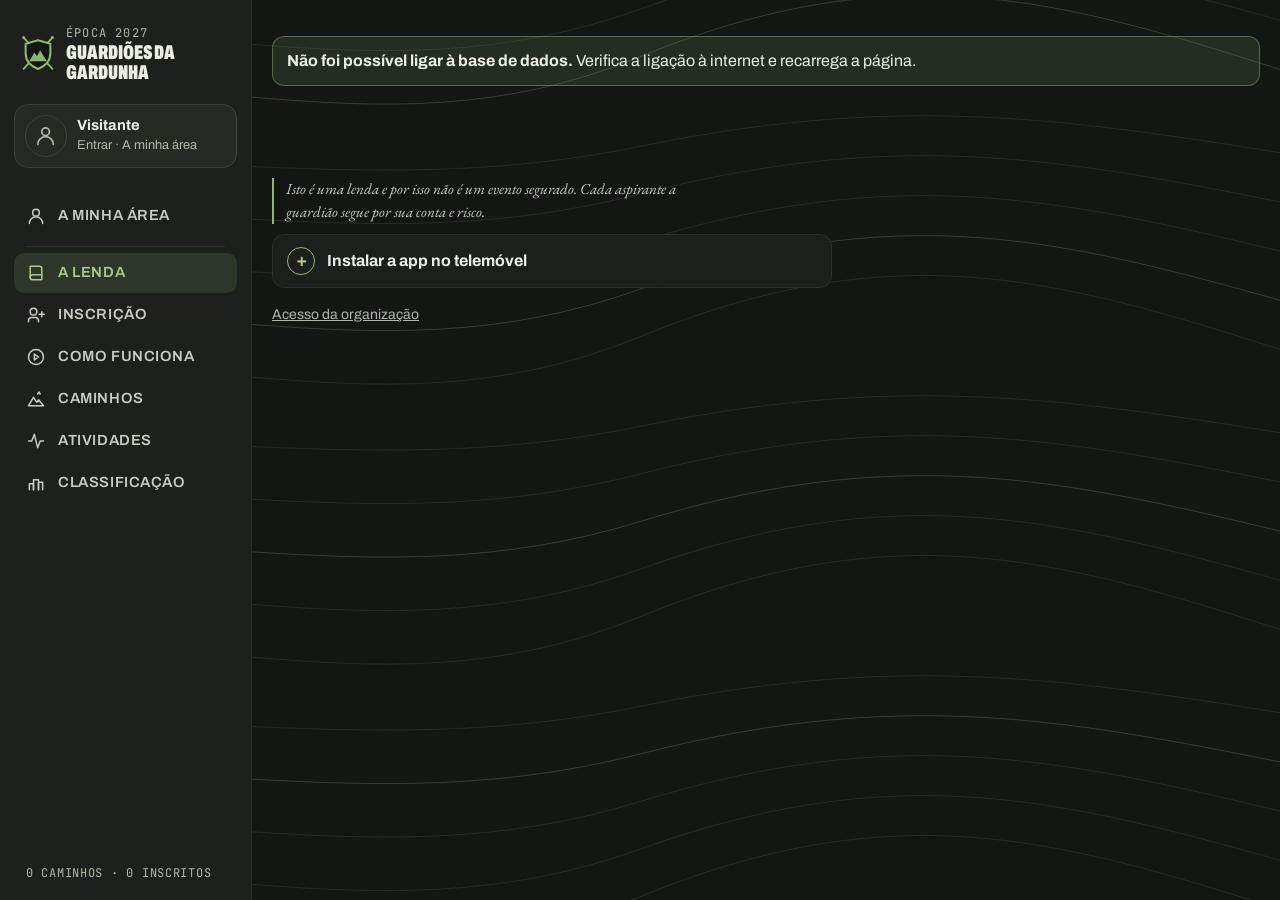
==== commit cf0eafa8: "Botão Ordenar com rótulo fixo e critério ativo em badge Co-Authored-By: Claude Sonnet 5.5 <noreply@a" ====
--- a/docs/index.html
+++ b/docs/index.html
@@ -327,7 +327,7 @@
 .subnav{display:flex;gap:8px;overflow-x:auto;padding:2px 0 6px;position:sticky;top:0;z-index:5;background:var(--bg);scrollbar-width:thin} .subnav button{flex:0 0 auto;font:600 .88rem/1 var(--body);border:1px solid var(--line2);border-radius:10px;background:var(--surface);color:var(--muted);padding:10px 14px;cursor:pointer;display:inline-flex;gap:8px;align-items:center} .subnav button.on{color:var(--ink);border-color:var(--moss,#8FB573);box-shadow:inset 0 -3px 0 var(--moss,#8FB573)} .subnav .n{font-size:.75rem;background:var(--terra-txt,#c96);color:#141614;border-radius:99px;padding:2px 7px}
 .todo{color:var(--warn);font-style:normal} .chk{display:grid;gap:8px;margin:0;padding:0;list-style:none} .chk li{display:flex;gap:10px;align-items:flex-start;border:1px solid var(--line);border-radius:10px;padding:10px 12px;background:var(--surface)} .chk .dot{flex:0 0 auto;width:10px;height:10px;border-radius:99px;margin-top:6px;background:var(--warn)} .chk .bad .dot{background:var(--bad)} .chk .info .dot{background:var(--track)} .chk .t{flex:1;min-width:0}
 .srows{display:grid;gap:8px} .srow{display:grid;grid-template-columns:auto minmax(0,1fr) auto;gap:12px;align-items:center;text-align:left;width:100%;background:var(--surface);border:1px solid var(--line);border-radius:12px;padding:12px 14px;color:var(--ink);font:inherit;cursor:pointer} .srow:hover,.srow:focus-visible{border-color:var(--terra)} .srow-n{font-family:var(--head);font-weight:900;font-stretch:62%;font-size:1.6rem;color:var(--terra-txt);min-width:1.6em} .srow-t{display:grid;gap:2px;min-width:0} .srow-t strong{overflow-wrap:anywhere;line-height:1.2} .srow-t small{color:var(--muted);font-size:.85rem} .srow-g{font-family:var(--mono);font-size:.78rem!important} .srow-k{display:grid;gap:3px;justify-items:end;font-size:.9rem}
-.fbar{display:flex;gap:10px;align-items:center} .fpill{display:inline-flex;align-items:center;gap:8px;border:1px solid var(--line2);border-radius:99px;background:var(--surface);color:var(--ink);font:600 .9rem/1 var(--body);padding:12px 16px;cursor:pointer;white-space:nowrap;min-width:0;min-height:44px} .fgrow{flex:1;overflow:hidden} .fgrow>span:last-child{overflow:hidden;text-overflow:ellipsis} .fico{display:inline-flex;flex:none} .fico svg,.fs-st .fico svg{width:16px;height:16px;stroke:var(--terra-txt);fill:none;stroke-width:1.8;stroke-linecap:round;stroke-linejoin:round} .fn{background:var(--terra);color:var(--on-terra);border-radius:99px;font:700 .72rem/1 var(--mono);padding:3px 7px}
+.fbar{display:flex;gap:8px;align-items:center;flex-wrap:wrap} .fbar .fpill{padding:10px 13px;min-height:40px;font-size:.85rem} .fpill.act{border-color:var(--terra);background:var(--terra-soft)} .fpill.open{border-color:var(--terra-txt)} .fpill.open .fico:last-child{transform:rotate(180deg)} .fpill .fico:last-child{margin-left:2px;transition:transform .2s} .fpt{overflow:hidden;text-overflow:ellipsis} .fdd{display:flex;flex-wrap:wrap;gap:8px;background:var(--surface);border:1px solid var(--line2);border-radius:16px;padding:14px} .fdd[hidden]{display:none} .fopts{display:grid;width:100%;gap:2px} .fopt{display:flex;align-items:center;justify-content:space-between;gap:10px;background:none;border:0;border-radius:10px;color:var(--ink);font:600 .92rem/1.2 var(--body);text-align:left;padding:13px 12px;cursor:pointer;min-height:44px} .fopt:hover{background:var(--surface2)} .fopt[aria-selected=true]{background:var(--terra-soft);color:var(--terra-txt)} .fopt[aria-selected=true]::after{content:'✓';font-weight:800} .fpill{display:inline-flex;align-items:center;gap:8px;border:1px solid var(--line2);border-radius:99px;background:var(--surface);color:var(--ink);font:600 .9rem/1 var(--body);padding:12px 16px;cursor:pointer;white-space:nowrap;min-width:0;min-height:44px} .fgrow{flex:1;overflow:hidden} .fgrow>span:last-child{overflow:hidden;text-overflow:ellipsis} .fico{display:inline-flex;flex:none} .fico svg,.fs-st .fico svg{width:16px;height:16px;stroke:var(--terra-txt);fill:none;stroke-width:1.8;stroke-linecap:round;stroke-linejoin:round} .fn{background:var(--terra);color:var(--on-terra);border-radius:99px;font:700 .72rem/1 var(--mono);padding:3px 7px}
 .ftags{display:flex;gap:6px;flex-wrap:wrap} .ftag{display:inline-flex;gap:6px;align-items:center;font:600 .78rem/1 var(--body);background:var(--terra-soft);color:var(--terra-txt);border:1px solid var(--accent-line);border-radius:99px;padding:8px 8px 8px 12px;cursor:pointer;min-height:34px} .ftag i{font-style:normal;opacity:.8;padding:0 4px} .ftag.clr{background:transparent;border-color:transparent;text-decoration:underline;padding-right:12px}
 .fs-scrim{position:fixed;inset:0;z-index:30;background:rgba(8,9,8,.62);opacity:0;transition:opacity .35s cubic-bezier(.32,.72,0,1)} .fs-scrim.on{opacity:1}
 .fs-sheet{position:fixed;left:0;right:0;bottom:0;z-index:31;margin-inline:auto;max-width:560px;max-height:88dvh;background:var(--surface);border:1px solid var(--line2);border-bottom:0;border-radius:24px 24px 0 0;display:flex;flex-direction:column;transform:translateY(105%);transition:transform .5s cubic-bezier(.32,.72,0,1);padding-bottom:env(safe-area-inset-bottom,0px)} .fs-sheet.on{transform:none}
@@ -1636,12 +1636,10 @@
   const nAct = f => f.perfil.length + f.loc.length + f.dif.length + (dChanged(f) ? 1 : 0) + (hChanged(f) ? 1 : 0);
   const sortL = (L, ord) => { const [ok, od] = String(ord).split('-'), key = ok === 'dist' ? 'dist' : ok === 'nivel' ? 'nivel' : 'desn', dir = od === 'a' ? 1 : -1; return L.sort((a, b) => dir * ((a[key] || 0) - (b[key] || 0)) || a.n - b.n); };
   const list = h('div',{class:'mosaic', role:'list'}), count = h('span',{class:'small muted'}), tagsEl = h('div',{class:'ftags'});
-  const ordTxt = h('span',{}), nBadge = h('span',{class:'fn'});
-  const rows = () => {
+    const rows = () => {
     const L = sortL(S.segs.filter(x => pass(x, F)), F.ord);
     count.textContent = L.length === S.segs.length ? S.segs.length + ' caminhos' : L.length + ' de ' + S.segs.length + ' caminhos';
-    ordTxt.textContent = (ORD.find(o => o[0] === F.ord) || ORD[0])[1];
-    const n = nAct(F); nBadge.hidden = !n; nBadge.textContent = n;
+    const n = nAct(F);
     const tg = [];
     F.perfil.forEach(v => tg.push([v, () => F.perfil = F.perfil.filter(y => y !== v)]));
     F.loc.forEach(v => tg.push([v, () => F.loc = F.loc.filter(y => y !== v)]));
@@ -1649,7 +1647,7 @@
     if (dChanged(F)) tg.push([nFmt(F.d[0]) + '–' + nFmt(F.d[1]) + ' km', () => F.d = [0, dMax]]);
     if (hChanged(F)) tg.push([F.hh[0] + '–' + F.hh[1] + ' m', () => F.hh = [0, hMax]]);
     if (F.ord !== 'desn-d' || n) tg.push(['Limpar tudo', () => { const q = F.q; Object.assign(F, defF(), {q}); }, true]);
-    tagsEl.replaceChildren(...tg.map(([t, fn, clr]) => h('button',{class:'ftag' + (clr ? ' clr' : ''), 'aria-label':(clr ? '' : 'Remover filtro ') + t, onclick:()=>{ fn(); rows(); }}, t, clr ? null : h('i',{'aria-hidden':'true'}, '✕'))));
+    tagsEl.replaceChildren(...tg.map(([t, fn, clr]) => h('button',{class:'ftag' + (clr ? ' clr' : ''), 'aria-label':(clr ? '' : 'Remover filtro ') + t, onclick:()=>{ fn(); rows(); pills(); showPanel(); }}, t, clr ? null : h('i',{'aria-hidden':'true'}, '✕'))));
     tagsEl.hidden = !tg.length;
     list.replaceChildren(...(L.length ? L.map(x => h('button',{class:'mt', role:'listitem', 'aria-label':'Abrir o caminho ' + x.nome, onclick:()=>{ S.segSel = x.n; S.segOpen = true; doRender(); window.scrollTo(0, 0); }},
         h('span',{class:'mt-ph'}, segPic(x), h('span',{class:'mt-top'}, h('span',{class:'mt-chip ' + x.tipo}, x.tipo))),
@@ -1657,51 +1655,47 @@
           h('span',{class:'mt-m num'}, km(x.dist).replace(' km', 'km') + ' · ' + (x.tipo === 'Descida' ? '−' : '+') + Math.round(x.desn || 0) + 'm', pips(x.nivel || 3)))))
       : [h('div',{class:'card empty'}, 'Nenhum caminho com estes filtros.')]));
   };
-  const IC_SORT = '<svg viewBox="0 0 24 24" aria-hidden="true"><path d="M7 4v16M7 20l-3-3M7 20l3-3M17 20V4M17 4l-3 3M17 4l3 3"/></svg>', IC_FILT = '<svg viewBox="0 0 24 24" aria-hidden="true"><path d="M4 6h16M7 12h10M10 18h4"/></svg>', IC_CHEV = '<svg viewBox="0 0 24 24" aria-hidden="true"><path d="M6 9l6 6 6-6"/></svg>';
-  const withIcon = (svg, ...kids) => { const sp = h('span',{class:'fico'}); sp.innerHTML = svg; return [sp, ...kids]; };
-  // folha de filtros
-  let sheetOpen = false;
-  const openSheet = () => {
-    if (sheetOpen) return; sheetOpen = true;
-    const D = JSON.parse(JSON.stringify(F));
-    const go = h('button',{class:'fs-go', onclick:()=>{ Object.assign(F, JSON.parse(JSON.stringify(D)), {q:F.q}); closeSheet(); rows(); }});
-    const upd = () => { const c = S.segs.filter(x => pass(x, {...D, q:F.q})).length; go.textContent = c ? 'Mostrar ' + c + (c === 1 ? ' caminho' : ' caminhos') : 'Nenhum caminho'; go.disabled = !c; };
-    const toggle = (arr, v) => { const i = arr.indexOf(v); i < 0 ? arr.push(v) : arr.splice(i, 1); };
-    const chip = (label, arr, v) => h('button',{class:'fs-chip', type:'button', 'aria-pressed':String(arr.includes(v)), onclick:e=>{ toggle(arr, v); e.currentTarget.setAttribute('aria-pressed', String(arr.includes(v))); upd(); }}, label);
-    const radio = (label, on, set, grp) => h('button',{class:'fs-rd', type:'button', 'data-g':grp, 'aria-pressed':String(on()), onclick:e=>{ set(); const me = e.currentTarget; [...me.parentNode.querySelectorAll('.fs-rd[data-g="'+grp+'"]')].forEach(c => c.setAttribute('aria-pressed', String(c === me))); upd(); }}, label);
-    const sec = (title, ...kids) => { const body = h('div',{class:'fs-body'}, ...kids), box = h('div',{class:'fs-sec'}); const btn = h('button',{class:'fs-st', type:'button', 'aria-expanded':'true', onclick:()=>{ const c = box.classList.toggle('cl'); btn.setAttribute('aria-expanded', String(!c)); }}, title); const ic = h('span',{class:'fico'}); ic.innerHTML = IC_CHEV; btn.append(ic); box.append(btn, body); return box; };
-    const dual = (key, max, step, unit, label) => {
-      const lab = h('div',{class:'fs-rv'}, h('span',{}), h('span',{})), fl = h('div',{class:'fs-fl'});
-      const mk = i => h('input',{type:'range', min:0, max, step, value:D[key][i], 'aria-label':label + (i ? ' máximo' : ' mínimo')});
-      const i1 = mk(0), i2 = mk(1);
-      const sync = () => { let a = +i1.value, b = +i2.value; if (a > b) [a, b] = [b, a]; D[key] = [a, b]; const p = v => v / max * 100; fl.style.left = 'calc(' + p(a) + '% + ' + (11 - p(a) * .22) + 'px)'; fl.style.right = 'calc(' + (100 - p(b)) + '% + ' + (11 - (100 - p(b)) * .22) + 'px)'; lab.children[0].textContent = nFmt(a) + ' ' + unit; lab.children[1].textContent = nFmt(b) + ' ' + unit; };
-      [i1, i2].forEach(i => i.addEventListener('input', () => { sync(); upd(); })); sync();
-      return h('div',{class:'fs-rg'}, lab, h('div',{class:'fs-dual'}, h('div',{class:'fs-tr'}), fl, i1, i2));
-    };
-    const crit = [['desn','Desnível'], ['dist','Distância'], ['nivel','Dificuldade']], dirs = [['d','Maior para menor'], ['a','Menor para maior']];
-    const sc = h('div',{class:'fs-sc'},
-      sec('Ordenar', crit.map(([v, l]) => radio(l, () => D.ord.split('-')[0] === v, () => D.ord = v + '-' + D.ord.split('-')[1], 'c')), h('div',{class:'fs-br'}), dirs.map(([v, l]) => radio(l, () => D.ord.split('-')[1] === v, () => D.ord = D.ord.split('-')[0] + '-' + v, 'd'))),
-      sec('Perfil', PERFIS_F.map(v => chip(v, D.perfil, v))),
-      sec('Localidade', locs.map(v => chip(v, D.loc, v))),
-      sec('Dificuldade', NIVEIS.map((l, i) => chip(l, D.dif, i + 1))),
-      sec('Distância', dual('d', dMax, .5, 'km', 'Distância')),
-      sec('Desnível', dual('hh', hMax, 10, 'm', 'Desnível')));
-    const scrim = h('div',{class:'fs-scrim', onclick:()=>closeSheet()});
-    const sheet = h('div',{class:'fs-sheet', role:'dialog', 'aria-modal':'true', 'aria-label':'Filtrar caminhos'}, h('div',{class:'fs-grab'}),
-      h('div',{class:'fs-h'}, h('h2',{}, 'Filtrar'), h('button',{class:'fs-lk', type:'button', onclick:()=>{ Object.assign(F, defF(), {q:F.q}); closeSheet(true); rows(); openSheet(); }}, 'Limpar tudo')), sc, h('div',{class:'fs-cta'}, go));
-    const onKey = e => { if (e.key === 'Escape') closeSheet(); };
-    document.addEventListener('keydown', onKey);
-    document.body.append(scrim, sheet); document.body.style.overflow = 'hidden';
-    requestAnimationFrame(() => requestAnimationFrame(() => { scrim.classList.add('on'); sheet.classList.add('on'); }));
-    upd();
-    closeSheet = (now) => { document.removeEventListener('keydown', onKey); sheetOpen = false; document.body.style.overflow = ''; scrim.classList.remove('on'); sheet.classList.remove('on'); const rm = () => { scrim.remove(); sheet.remove(); }; now ? rm() : setTimeout(rm, 420); ordBtn.focus && ordBtn.focus({preventScroll:true}); };
+  const IC_CHEV = '<svg viewBox="0 0 24 24" aria-hidden="true"><path d="M6 9l6 6 6-6"/></svg>';
+  const icon = svg => { const sp = h('span',{class:'fico'}); sp.innerHTML = svg; return sp; };
+  // dropdowns: um por parâmetro; aplicam logo
+  let openK = null;
+  const panel = h('div',{class:'fdd', hidden:true}), pillsEl = h('div',{class:'fbar'});
+  const toggle = (arr, v) => { const i = arr.indexOf(v); i < 0 ? arr.push(v) : arr.splice(i, 1); };
+  const chip = (label, arr, v) => h('button',{class:'fs-chip', type:'button', 'aria-pressed':String(arr.includes(v)), onclick:e=>{ toggle(arr, v); e.currentTarget.setAttribute('aria-pressed', String(arr.includes(v))); rows(); pills(); }}, label);
+  const radio = (label, on, set, grp) => h('button',{class:'fs-rd', type:'button', 'data-g':grp, 'aria-pressed':String(on()), onclick:e=>{ set(); const me = e.currentTarget; [...me.parentNode.querySelectorAll('.fs-rd[data-g="'+grp+'"]')].forEach(c => c.setAttribute('aria-pressed', String(c === me))); rows(); pills(); }}, label);
+  const dual = (key, max, step, unit, label) => {
+    const lab = h('div',{class:'fs-rv'}, h('span',{}), h('span',{})), fl = h('div',{class:'fs-fl'});
+    const mk = i => h('input',{type:'range', min:0, max, step, value:F[key][i], 'aria-label':label + (i ? ' máximo' : ' mínimo')});
+    const i1 = mk(0), i2 = mk(1);
+    const sync = () => { let a = +i1.value, b = +i2.value; if (a > b) [a, b] = [b, a]; F[key] = [a, b]; const p = v => v / max * 100; fl.style.left = 'calc(' + p(a) + '% + ' + (11 - p(a) * .22) + 'px)'; fl.style.right = 'calc(' + (100 - p(b)) + '% + ' + (11 - (100 - p(b)) * .22) + 'px)'; lab.children[0].textContent = nFmt(a) + ' ' + unit; lab.children[1].textContent = nFmt(b) + ' ' + unit; };
+    [i1, i2].forEach(i => i.addEventListener('input', () => { sync(); rows(); pills(); })); sync();
+    return h('div',{class:'fs-rg'}, lab, h('div',{class:'fs-dual'}, h('div',{class:'fs-tr'}), fl, i1, i2));
   };
-  let closeSheet = () => {};
-  const ordBtn = h('button',{class:'fpill fgrow', type:'button', 'aria-haspopup':'dialog', onclick:openSheet}, ...withIcon(IC_SORT, ordTxt));
-  const fBtn = h('button',{class:'fpill', type:'button', 'aria-haspopup':'dialog', onclick:openSheet}, ...withIcon(IC_FILT, 'Filtros ', nBadge));
+  const crit = [['desn','Desnível'], ['dist','Distância'], ['nivel','Dificuldade']], dirs = [['d','Maior para menor'], ['a','Menor para maior']];
+  const BODY = {
+    ord: () => [h('div',{class:'fopts', role:'listbox', 'aria-label':'Ordenar'}, ORD.map(([v, l]) => h('button',{class:'fopt', type:'button', role:'option', 'aria-selected':String(F.ord === v), onclick:()=>{ F.ord = v; openK = null; showPanel(); rows(); pills(); }}, l)))],
+    perfil: () => PERFIS_F.map(v => chip(v, F.perfil, v)),
+    loc: () => locs.map(v => chip(v, F.loc, v)),
+    dif: () => NIVEIS.map((l, i) => chip(l, F.dif, i + 1)),
+    d: () => [dual('d', dMax, .5, 'km', 'Distância')],
+    hh: () => [dual('hh', hMax, 10, 'm', 'Desnível')]
+  };
+  const PILLS = [['ord', null], ['perfil', 'Perfil'], ['loc', 'Localidade'], ['dif', 'Dificuldade'], ['d', 'Distância'], ['hh', 'Desnível']];
+  const ordShort = () => { const [a, d] = F.ord.split('-'); return ({desn:'Desnível', dist:'Distância', nivel:'Dificuldade'})[a] + (d === 'a' ? ' ↑' : ' ↓'); };
+  const pillVal = k => k === 'ord' ? (ORD.find(o => o[0] === F.ord) || ORD[0])[1] : k === 'd' ? (dChanged(F) ? nFmt(F.d[0]) + '–' + nFmt(F.d[1]) + ' km' : '') : k === 'hh' ? (hChanged(F) ? F.hh[0] + '–' + F.hh[1] + ' m' : '') : (F[k].length ? String(F[k].length) : '');
+  const showPanel = () => { panel.hidden = !openK; if (openK) { panel.replaceChildren(...[].concat(BODY[openK]()).flat()); } };
+  const pills = () => {
+    pillsEl.replaceChildren(...PILLS.map(([k, lab]) => { const v = pillVal(k), act = k === 'ord' ? false : !!v;
+      const b = h('button',{class:'fpill' + (act ? ' act' : '') + (openK === k ? ' open' : ''), type:'button', 'aria-expanded':String(openK === k), 'aria-haspopup':'true', onclick:()=>{ openK = openK === k ? null : k; showPanel(); pills(); }},
+        null, h('span',{class:'fpt'}, k === 'ord' ? 'Ordenar' : lab), (k !== 'ord' && v) ? h('span',{class:'fn'}, v) : null, k === 'ord' ? h('span',{class:'fn'}, ordShort()) : null);
+      if (k === 'ord') b.prepend(icon('<svg viewBox="0 0 24 24" aria-hidden="true"><path d="M7 4v16M7 20l-3-3M7 20l3-3M17 20V4M17 4l-3 3M17 4l3 3"/></svg>'));
+      b.append(icon(IC_CHEV)); return b; }));
+  };
+  const onDoc = e => { if (!e.target.isConnected) return; if (openK && !e.target.closest('.fbar,.fdd')) { openK = null; showPanel(); pills(); } };
+  document.removeEventListener('click', window.__fddDoc || (()=>{})); window.__fddDoc = onDoc; document.addEventListener('click', onDoc);
   const q = h('input',{type:'search', value:F.q, placeholder:'Procurar por nome ou localidade', 'aria-label':'Procurar caminho', autocomplete:'off', oninput:e=>{ F.q = e.target.value; rows(); }});
-  const bar = h('div',{class:'stack', style:'gap:12px'}, q, h('div',{class:'fbar'}, ordBtn, fBtn), tagsEl, count);
-  rows();
+  const bar = h('div',{class:'stack', style:'gap:12px'}, q, pillsEl, panel, tagsEl, count);
+  rows(); pills();
   return [h('h2',{},'Caminhos'), bar, list];
 }
 function segDetail(sg){
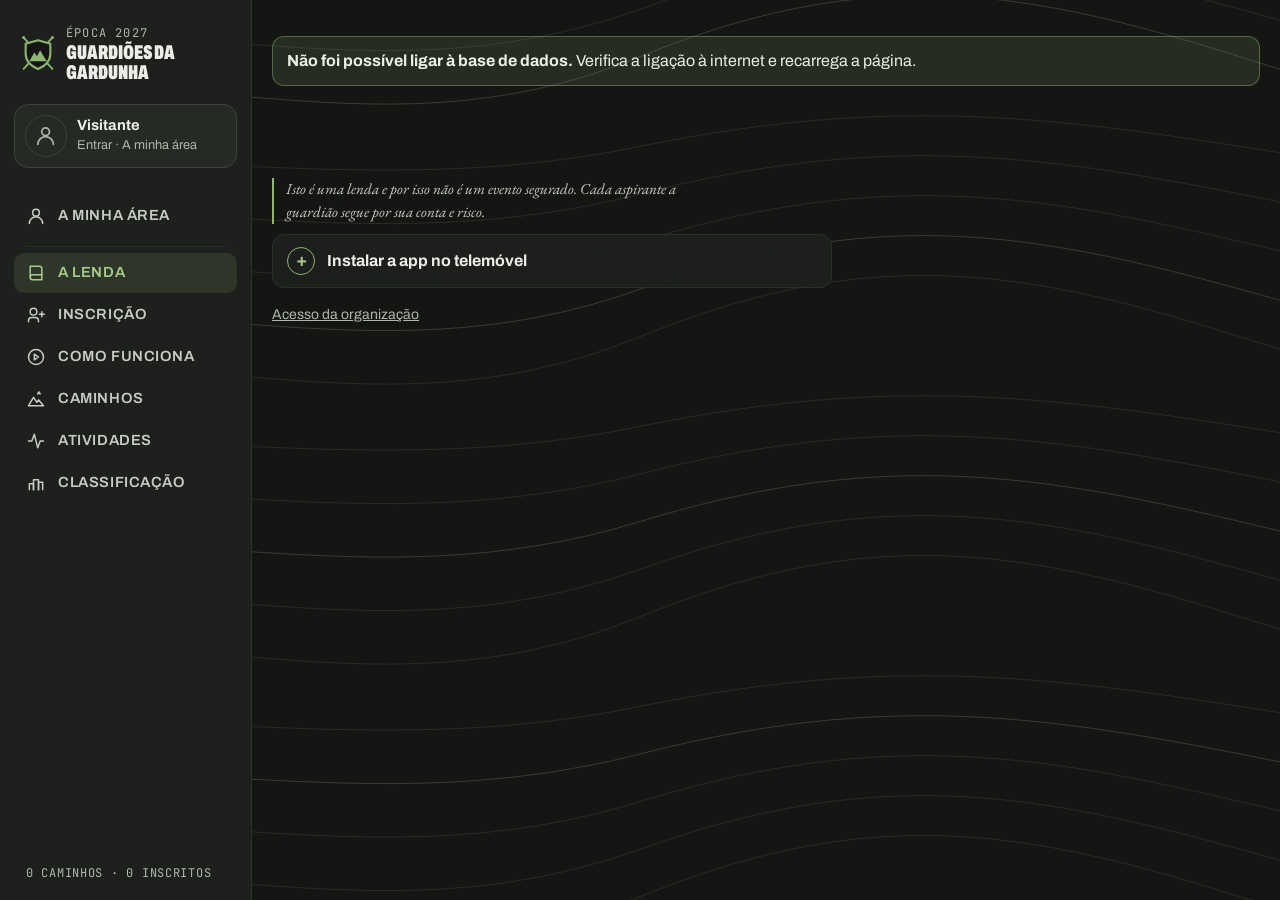
==== commit 8cf76ca6: "Foto do Loop de Vale d'Urso Co-Authored-By: Claude Sonnet 5.5 <noreply@anthropic.com> Claude-Session" ====
--- a/docs/index.html
+++ b/docs/index.html
@@ -1990,6 +1990,7 @@
 }
 /* fotografia por nome/localidade (primeira regra que bate) → ficheiros em caminhos/<nome>.jpg; depois caminhos/NN.jpg; sem nada, a ilustração */
 const SEG_FOTOS = [
+  [/vale d.?urso|vale do urso/, ['vale-dourso']],
   [/castanheir/, ['pr-castanheiros']],
   [/paradanta/, ['castelo-velho']],
   [/orada/, ['senhora-da-orada']],
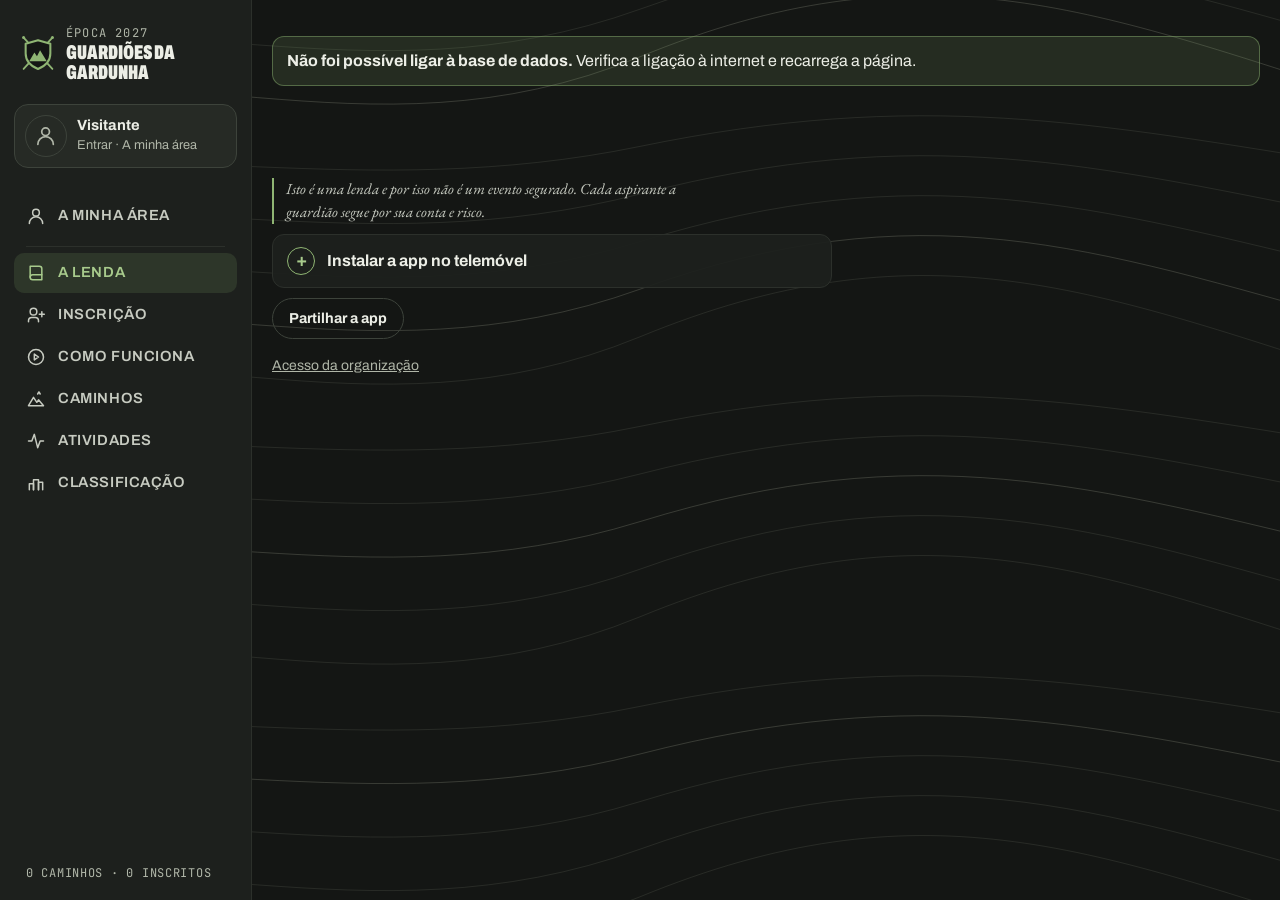
==== commit 402a1306: "Botão Partilhar a app Co-Authored-By: Claude Sonnet 5.5 <noreply@anthropic.com> Claude-Session: http" ====
--- a/docs/index.html
+++ b/docs/index.html
@@ -1283,17 +1283,26 @@
 let installEvt = null;
 window.addEventListener('beforeinstallprompt', e => { e.preventDefault(); installEvt = e; installBox(); });
 window.addEventListener('appinstalled', () => { installEvt = null; installBox(); });
+const APP_URL = 'https://guardioes-da-gardunha.github.io/guardioesgardunha2027/';
+async function shareApp(){
+  const data = {title:'Guardiões da Gardunha 2027', text:'Guardiões da Gardunha 2027: desafio de trail na Serra da Gardunha. Vê os caminhos e inscreve-te:', url:APP_URL};
+  try { if (navigator.share){ await navigator.share(data); return; } } catch(e){ if (e && e.name === 'AbortError') return; }
+  try { await navigator.clipboard.writeText(APP_URL); toast('Link copiado.'); return; } catch(e){}
+  const t = document.createElement('textarea'); t.value = APP_URL; t.style.cssText = 'position:fixed;opacity:0'; document.body.append(t); t.select();
+  let ok = false; try { ok = document.execCommand('copy'); } catch(e){} t.remove(); toast(ok ? 'Link copiado.' : APP_URL);
+}
 function installBox(){
   const el = document.getElementById('install'); if (!el) return;
+  const shareBtn = h('button',{class:'b o', type:'button', onclick:shareApp}, 'Partilhar a app');
   const standalone = (window.matchMedia && matchMedia('(display-mode: standalone)').matches) || navigator.standalone;
-  if (standalone){ el.replaceChildren(); return; }
+  if (standalone){ el.replaceChildren(h('div',{class:'row'}, shareBtn)); return; }
   const ios = /iphone|ipad|ipod/i.test(navigator.userAgent), open = !!S.open.inst;
   const steps = h('div',{class:'pbody stack', style:'gap:12px'},
     installEvt ? h('div',{}, h('button',{class:'b t', onclick:async()=>{ const ev = installEvt; installEvt = null; ev.prompt(); try { await ev.userChoice; } catch(e){} installBox(); }}, 'Instalar agora')) : null,
     h('div',{class:'stack', style:'gap:4px' + (ios ? ';order:-1' : '')}, h('strong',{}, 'iPhone (Safari)'), h('ol',{class:'isteps'}, h('li',{}, 'Abre o site no Safari.'), h('li',{}, 'Toca em Partilhar (o quadrado com a seta para cima).'), h('li',{}, 'Escolhe “Adicionar ao ecrã principal” e toca em Adicionar.'))),
     h('div',{class:'stack', style:'gap:4px'}, h('strong',{}, 'Android (Chrome)'), h('ol',{class:'isteps'}, h('li',{}, 'Abre o site no Chrome.'), h('li',{}, 'Toca nos três pontos ⋮, em cima à direita.'), h('li',{}, 'Escolhe “Instalar app” ou “Adicionar ao ecrã principal”.'))),
     h('p',{class:'small muted', style:'margin:0'}, 'Se abriste o link no WhatsApp, Instagram ou Facebook, abre-o primeiro no navegador. Depois de instalada, a app abre em ecrã inteiro com o escudo dos Guardiões.'));
-  el.replaceChildren(h('div',{class:'pbox' + (open ? ' on' : '')}, h('button',{class:'phead', 'aria-expanded':String(open), onclick:()=>{ S.open.inst = !open; installBox(); }}, h('span',{class:'pm', 'aria-hidden':'true'}, open ? '−' : '+'), h('span',{}, 'Instalar a app no telemóvel')), open ? steps : null));
+  el.replaceChildren(h('div',{class:'pbox' + (open ? ' on' : '')}, h('button',{class:'phead', 'aria-expanded':String(open), onclick:()=>{ S.open.inst = !open; installBox(); }}, h('span',{class:'pm', 'aria-hidden':'true'}, open ? '−' : '+'), h('span',{}, 'Instalar a app no telemóvel')), open ? steps : null), h('div',{class:'row', style:'margin-top:10px'}, shareBtn));
 }
 function orgFooter(){
   const f = document.getElementById('foot'); if (!f) return;
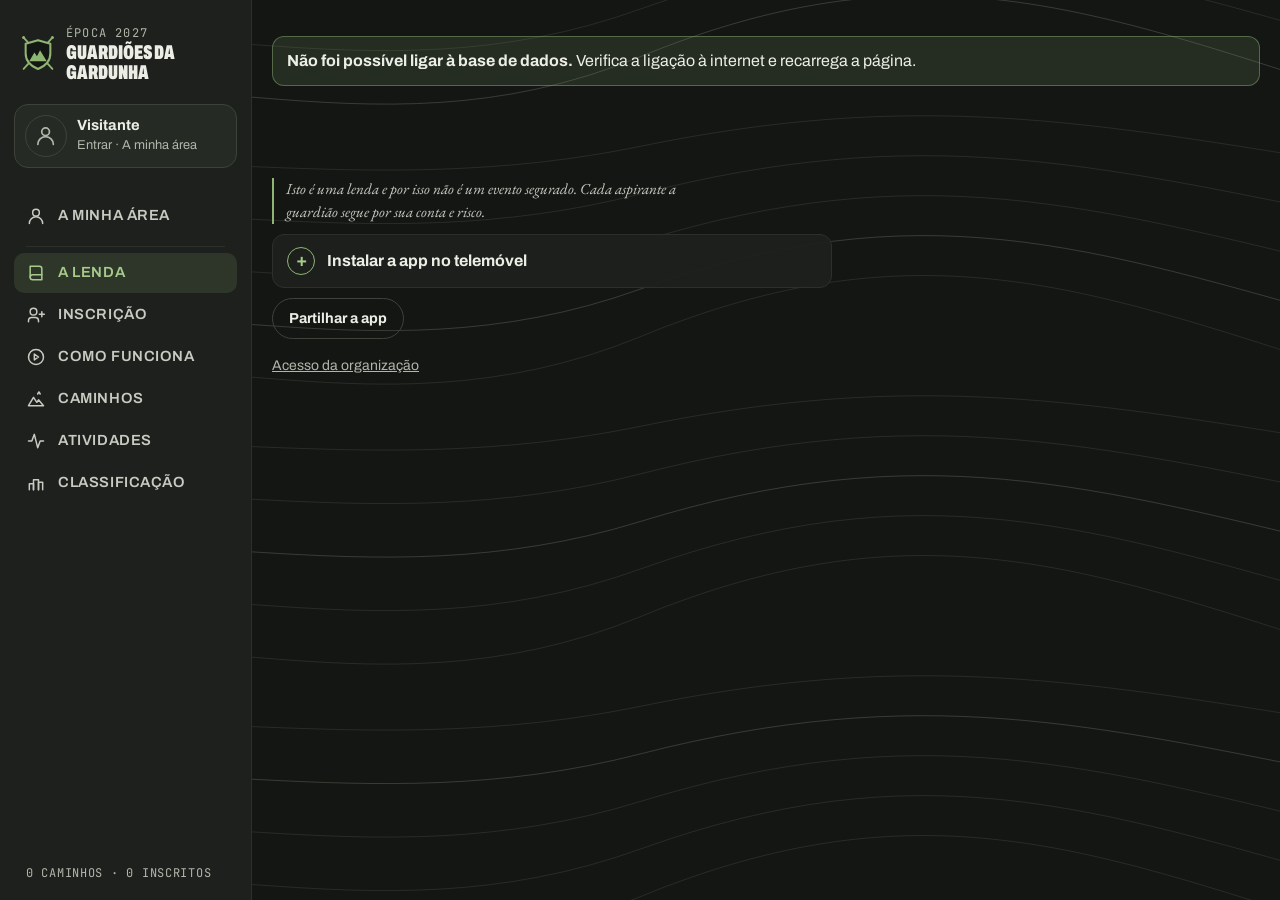
==== commit b39cc885: "Lenda nova: sem Guardião de Todos os Tempos; Art. 6 Os novos Guardiões - Regulamento: época começa s" ====
--- a/docs/index.html
+++ b/docs/index.html
@@ -766,7 +766,7 @@
 /* Pontuação 2027 (Art. 5):
    pódio mensal por caminho e género 8/5/3 · check-in 1 por tentativa, até 3 por caminho em cada mês ·
    completismo metade 16 / todos 32 · roubos acumuláveis: líder do mês +3, Guardião da época +5,
-   Guardião de Todos os Tempos +8 (uma vez por caminho) · Dias de Ataque 8 por presença, até 40.
+   primeiro Guardião de cada caminho conta para o prémio Primeiro Guardião (sem pontos) · Dias de Ataque 8 por presença, até 40.
    month: 'all' (época) ou 'AAAA-MM' — os pontos contam no mês em que foram ganhos. */
 function monthKey(st) { const d = new Date(st * 1000); return d.getFullYear() + '-' + String(d.getMonth() + 1).padStart(2, '0'); }
 function computePoints(efforts, segs, athletes, cfg, mod, month) {
@@ -797,9 +797,7 @@
       const kM = x.m + '|' + g, LM = leadM[kM];
       if (!LM || x.t < LM.t) { if (LM && LM.a !== x.a && cnt) { r.stM++; r.steals++; r.stl += SM; } leadM[kM] = { a: x.a, t: x.t }; }
       const LA = leadA[g];
-      if (!LA || x.t < LA.t) { if (LA && LA.a !== x.a && cnt) { r.stA++; r.steals++; r.stl += SA; } leadA[g] = { a: x.a, t: x.t }; }
-      const R = cfg.podiumBy === 'todos' ? null : ref[g];
-      if (R && R.t && x.t < R.t && !legend[x.a]) { legend[x.a] = 1; if (cnt) { r.lendas++; r.steals++; r.lpts += SL; r.stl += SL; } } }
+      if (!LA || x.t < LA.t) { if (!LA && cnt) r.lendas++; if (LA && LA.a !== x.a && cnt) { r.stA++; r.steals++; r.stl += SA; } leadA[g] = { a: x.a, t: x.t }; } }
     // bordões guardados: líder da época (ou do mês, na vista mensal)
     if (M) { for (const L of Object.values(byMG)) if (L.length) rows[L[0].a].wins++; }
     else for (const L of Object.values(leadA)) rows[L.a].wins++;
@@ -872,7 +870,7 @@
 const TABS = [['lenda','A Lenda'],['reg','Inscrição'],['como','Como funciona'],['sub','Carregar atividade'],['seg','Caminhos'],['atv','Atividades'],['cls','Classificação'],['ins','Inscrições'],['adm','Organização']];
 const PUB = ['lenda','reg','como','seg','atv','cls'];
 const NAVI = {como:['Como','M12 21a9 9 0 1 0 0-18a9 9 0 0 0 0 18z M10 8.5l5 3.5-5 3.5z'], home:['Início','M3 11l9-7 9 7v9a1 1 0 0 1-1 1h-5v-6H9v6H4a1 1 0 0 1-1-1z'], reg:['Inscrição','M15 20v-1a4 4 0 0 0-4-4H7a4 4 0 0 0-4 4v1 M13 8a4 4 0 1 1-8 0a4 4 0 1 1 8 0 M19 8v6 M16 11h6'], sub:['Carregar','M12 16V4 M7 9l5-5 5 5 M4 20h16'], seg:['Caminhos','M3 20l6-10 4 6 2-3 6 7z M14 6l1.5-2.5L17 6'], atv:['Atividades','M3 12h4l3-8 4 16 3-8h4'], cls:['Classif.','M4 20v-7h5v7 M9 20V8h6v12 M15 20v-9h5v9'], lenda:['Lenda','M5 4h11a3 3 0 0 1 3 3v13H8a3 3 0 0 1-3-3z M5 17a3 3 0 0 1 3-3h11']};
-const REG = [{"t": "Artigo 1 — Espírito e objeto", "html": "<p>1.1. <strong>Guardiões da Gardunha<\/strong> é um desafio de corrida em trilho em {N} caminhos da Serra da Gardunha, entre 1 de janeiro e 15 de dezembro de 2027.<\/p><p>1.2. Corre-se quando se quer, sozinho ou em grupo: cada atleta escolhe os dias, os caminhos e quantas tentativas faz. Conta sempre o melhor tempo.<\/p><p>1.3. Em cada caminho há um Guardião e uma Guardiã: quem tem o melhor tempo do seu género. O objetivo é tirar-lhes a guarda, correr mais a serra e chegar à Noite dos Guardiões com histórias para contar.<\/p><p>1.4. Só contam atividades <strong>a pé<\/strong> (corrida ou caminhada). Bicicleta, e-bike ou qualquer veículo estão excluídos.<\/p>"}, {"t": "Artigo 2 — Participação e inscrições", "html": "<p>2.1. Pode participar qualquer pessoa que aceite este Regulamento, de qualquer nível. Basta um relógio ou telemóvel que grave a atividade em GPX.<\/p><p>2.2. A inscrição faz-se na página do desafio, com nome, género, localidade, data de nascimento e contacto. A Organização aprova cada inscrição e o atleta fica com um PIN pessoal de 5 dígitos para carregar as suas atividades. A data de nascimento e o contacto só são visíveis para a Organização.<\/p><p>2.3. As inscrições fecham a {FECHO_INSCRICOES}. Quem entrar mais tarde pode participar, mas só contam tentativas feitas a partir da data de inscrição.<\/p><p>2.4. Menores de 18 anos participam com autorização do encarregado de educação.<\/p><p>2.5. Cada atleta corre sob a sua responsabilidade. Os caminhos atravessam trilhos, estradões e estradas abertas ao trânsito: a Organização não fecha percursos nem garante a segurança fora dos Dias de Ataque.<\/p><p>2.6. Cada atleta compete num <strong>escalão<\/strong>, que depende da idade a 31 de dezembro do ano da época (2027 menos o ano de nascimento). Os escalões Juvenis, Juniores, Sub 23 e SEN têm classificação masculina e feminina; a partir dos 35 anos há escalões M e F (M35 / F35, etc.). O escalão aparece junto ao nome do atleta e a Classificação geral pode ser vista por escalão. A data de nascimento continua privada: só o escalão é público.<\/p><div class=\"tw\"><table><thead><tr><th>Escalão<\/th><th>Idade em 31/12 do ano da época<\/th><\/tr><\/thead><tbody><tr><td>Juvenis (Sub 18)<\/td><td>16-17 anos<\/td><\/tr><tr><td>Juniores (Sub 20)<\/td><td>18-19 anos<\/td><\/tr><tr><td>Sub 23<\/td><td>20-22 anos<\/td><\/tr><tr><td>SEN<\/td><td>23-34 anos<\/td><\/tr><tr><td>M35 / F35<\/td><td>35-39 anos<\/td><\/tr><tr><td>M40 / F40<\/td><td>40-44 anos<\/td><\/tr><tr><td>M45 / F45<\/td><td>45-49 anos<\/td><\/tr><tr><td>M50 / F50<\/td><td>50-54 anos<\/td><\/tr><tr><td>M55 / F55<\/td><td>55-59 anos<\/td><\/tr><tr><td>M60 / F60<\/td><td>60-64 anos<\/td><\/tr><tr><td>M65 / F65<\/td><td>65-69 anos<\/td><\/tr><tr><td>M70 / F70<\/td><td>70-74 anos<\/td><\/tr><\/tbody><\/table><\/div><p>2.7. Quem tiver menos de 16 ou mais de 74 anos nessa data participa na Classificação geral, sem escalão.<\/p>"}, {"t": "Artigo 3 — Os {N} caminhos", "html": "<p>3.1. O desafio usa uma lista fechada de <strong>{N} caminhos<\/strong> (Anexo), com um total de {KM} km e cerca de {DESN} m de desnível: estrada, estradão, calçada romana e trilho.<\/p><p>3.2. Cada caminho pertence a um perfil, que decide a classificação especial onde pontua:<\/p><div class=\"tw\"><table><thead><tr><th>Perfil<\/th><th>Caminhos<\/th><th>Classificação especial<\/th><\/tr><\/thead><tbody><tr><td>Subida<\/td><td>{SUB}<\/td><td>Rei / Rainha da Montanha<\/td><\/tr><tr><td>Descida<\/td><td>{DESC}<\/td><td>O Míssil<\/td><\/tr><tr><td>Cumeada e Loop<\/td><td>{CUM}<\/td><td>Diesel<\/td><\/tr><\/tbody><\/table><\/div><p>3.3. Cada caminho tem um traçado de referência com partida e chegada definidas pela Organização, publicado na página do desafio. É esse traçado que conta.<\/p><p>3.4. Os caminhos fazem-se no sentido indicado. Muitos têm um par no sentido contrário (d+ / d−): são caminhos diferentes, com guardiões diferentes.<\/p><p>3.5. A lista é fixa durante a época. Um caminho só sai (obras, corte de trilho, perigo) com aviso a todos e 7 dias de antecedência; os pontos já ganhos nele mantêm-se.<\/p>"}, {"t": "Artigo 4 — Como se regista uma tentativa", "html": "<p>4.1. As tentativas registam-se na página do desafio. O atleta carrega o GPX da atividade e a página deteta sozinha os caminhos percorridos e o tempo de cada tentativa.<\/p><p>4.2. O tempo vai do instante em que o atleta passa na partida do traçado ao instante em que passa na chegada. Para contar, a tentativa tem de seguir o traçado do princípio ao fim: cortar caminho anula-a.<\/p><p>4.3. Uma atividade pode ter vários caminhos e o mesmo caminho várias vezes. Todas as tentativas ficam no histórico do atleta; para cada ranking conta a melhor: a do mês no ranking mensal, a da época no bordão.<\/p><p>4.4. O GPX tem de ser o original, exportado do relógio ou da app onde a atividade foi gravada. Rotas desenhadas, ficheiros sem hora ou atividades registadas como bicicleta são recusados. O mesmo ficheiro só conta uma vez.<\/p><p>4.5. A página guarda apenas os tempos, nunca o ficheiro.<\/p><p>4.6. Quem não tiver acesso à página envia o GPX à Organização, que o submete em seu nome nas mesmas condições.<\/p><p>4.7. Uma tentativa pode ser submetida até 15 de dezembro de 2027, às 23:59, desde que a atividade tenha sido feita dentro da época.<\/p>"}, {"t": "Artigo 5 — Pontuação", "html": "<p>5.1. Em cada caminho há, todos os meses, um ranking masculino e um feminino com o melhor tempo de cada atleta nesse mês. No fim de cada mês, os três primeiros de cada ranking ganham 8, 5 e 3 pontos. Os pontos somam-se mês a mês: quem mandar num caminho em março e outra vez em outubro pontua nos dois meses.<\/p><div class=\"tw\"><table><thead><tr><th>O que conta<\/th><th>Pontos<\/th><\/tr><\/thead><tbody><tr><td>1.º lugar do mês num caminho<\/td><td>8<\/td><\/tr><tr><td>2.º lugar do mês<\/td><td>5<\/td><\/tr><tr><td>3.º lugar do mês<\/td><td>3<\/td><\/tr><tr><td>Check-in: cada vez que concluis um caminho<\/td><td>+1, até 3 por caminho por mês<\/td><\/tr><tr><td>Meio caminho: {MEIO} dos {N} caminhos concluídos<\/td><td>+{HALF_PTS}<\/td><\/tr><tr><td>Mestre dos {N}: todos os caminhos concluídos<\/td><td>+{ALL_PTS} (substitui os {HALF_PTS})<\/td><\/tr><tr><td>Roubar a liderança do mês num caminho (Artigo 8)<\/td><td>+3<\/td><\/tr><tr><td>Roubar o bordão ao Guardião / Guardiã da época (Artigo 8)<\/td><td>+5<\/td><\/tr><tr><td>Bater o Guardião de Todos os Tempos (Artigo 8)<\/td><td>+8, uma vez por caminho<\/td><\/tr><tr><td>Presença num Dia de Ataque (Artigo 7)<\/td><td>+8, até 40<\/td><\/tr><\/tbody><\/table><\/div><p>5.2. O pódio do mês fecha no último dia do mês, às 23:59. Até lá é provisório: quem perder o lugar dentro do mês perde esses pontos. Depois de fechado, ninguém os tira. Dezembro fecha a 15, com o fecho de contas.<\/p><p>5.3. Cada tentativa válida num caminho dá +1 de check-in, até ao máximo de 3 pontos por caminho em cada mês. No mês seguinte o contador volta a zero.<\/p><p>5.4. A pontuação total é a soma de todas as linhas da tabela, e os pontos acumulam: uma só tentativa pode dar check-in, roubos e, no fecho do mês, pódio. A única exceção é o completismo, onde os {ALL_PTS} do Mestre dos {N} substituem os {HALF_PTS} do meio caminho.<\/p>"}, {"t": "Artigo 6 — Guardiões, bordões e o Guardião de Todos os Tempos", "html": "<p>6.1. <strong>Guardião e Guardiã:<\/strong> quem tem o melhor tempo do seu género num caminho guarda esse caminho e detém o seu bordão. Há {N} bordões masculinos e {N} femininos em jogo.<\/p><p>6.2. O bordão é de quem tem o melhor tempo da época e muda de mãos sempre que alguém o bate. Tirá-lo a outro atleta dá pontos (Artigo 8). Bater o próprio tempo não é roubo.<\/p><p>6.3. <strong>Guardião de Todos os Tempos:<\/strong> cada caminho tem uma referência histórica, masculina e feminina — o melhor tempo de sempre conhecido nesse caminho, com nome, tempo e ritmo. A Organização pesquisa e publica estas referências na página do desafio antes do arranque da época.<\/p><p>6.4. Quem bater o Guardião de Todos os Tempos de um caminho ganha +8 pontos (Artigo 8) e o seu nome passa a ser a nova referência desse caminho para as épocas seguintes.<\/p><p>6.5. Os roubos são públicos: a página mostra quem guarda cada caminho, a distância a que cada atleta está do Guardião de Todos os Tempos e o histórico de tentativas. Provocar é permitido, desde que com bom humor.<\/p>"}, {"t": "Artigo 7 — Dias de Ataque", "html": "<p>7.1. Como nos tempos antigos, em certos dias a aldeia inteira junta-se ao pé do caminho. A Organização marca <strong>5 Dias de Ataque<\/strong> (treinos oficiais) ao longo do ano, com data, ponto de encontro e caminhos-alvo anunciados com 15 dias de antecedência.<\/p><p>7.2. Cada presença vale +8 pontos, até 40 (os 5 dias). A presença é registada no local pela Organização.<\/p><p>7.4. Sai-se em grupo e ataca-se em vagas. É o melhor dia para roubar bordões à frente de testemunhas. Farnel: cada um o seu.<\/p>"}, {"t": "Artigo 8 — Roubar o bordão", "html": "<p>8.1. Em cada caminho há três guardas para tirar, e os roubos acumulam:<\/p><ul><li>Líder do mês (+3): bater o melhor tempo do mês de outro atleta nesse caminho.<\/li><li>Guardião / Guardiã da época (+5): bater o melhor tempo da época de outro atleta nesse caminho e ficar com o bordão.<\/li><li>Guardião de Todos os Tempos (+8): bater a referência histórica do caminho (Artigo 6). Conta uma vez por caminho.<\/li><\/ul><p>8.2. Uma só tentativa pode valer as três: quem bate o recorde de sempre e, com isso, o líder do mês e o Guardião da época soma +16 em roubos, além do pódio e do check-in.<\/p><p>8.3. Só se rouba a guarda a alguém. O primeiro tempo do mês num caminho não é roubo, e bater o próprio tempo também não.<\/p><p>8.4. Os pontos de roubo ficam para sempre, mesmo que a guarda volte a mudar de mãos. A página calcula-os sozinha, pela ordem em que as atividades foram feitas.<\/p>"}, {"t": "Artigo 9 — Calendário, ranking mensal e Quinzena Cega", "html": "<p>9.1. As classificações estão ao vivo na página de janeiro a novembro, com ranking da época e ranking mensal de cada caminho. A partir de 1 de dezembro corre-se às cegas.<\/p><div class=\"tw\"><table><thead><tr><th>Período<\/th><th>O que acontece<\/th><\/tr><\/thead><tbody><tr><td>1 jan – 30 nov<\/td><td>Época aberta. Rankings da época e do mês atualizados ao minuto<\/td><\/tr><tr><td>1 – 15 dez<\/td><td><strong>Quinzena Cega<\/strong>: continua-se a submeter, mas as classificações ficam escondidas<\/td><\/tr><tr><td>15 dez, 23:59<\/td><td>Fecho de contas. Nada submetido depois conta<\/td><\/tr><tr><td>16 – 18 dez<\/td><td>Revisão final da Organização e prazo de reclamações<\/td><\/tr><tr><td>{DATA_NOITE}<\/td><td><strong>Noite dos Guardiões<\/strong>: revelação em direto de quem guarda a serra<\/td><\/tr><\/tbody><\/table><\/div><p>9.2. O ranking mensal mostra os pontos ganhos nesse mês: pódio do mês, check-ins e roubos. Dias de Ataque, completismo e ajustes contam apenas na época.<\/p><p>9.3. Durante a Quinzena Cega cada atleta continua a ver os seus próprios tempos, mas não os dos outros. A Organização não confirma nem desmente posições até à Noite dos Guardiões.<\/p>"}, {"t": "Artigo 10 — Fair play e validação", "html": "<p>10.1. Cada atleta tem uma única inscrição e só submete atividades feitas por si, a pé.<\/p><p>10.2. A página põe em revisão, sem contar logo, as tentativas com velocidade média acima de 23,4 km/h, com saltos de GPS ou com tempo igual ao de outro atleta. A Organização aprova-as ou rejeita-as e pode pedir o ficheiro original ou outra prova.<\/p><p>10.3. A Organização pode rejeitar qualquer tentativa suspeita e avisa o atleta. Reclamações fazem-se até 7 dias depois, ou até 18 de dezembro para tentativas de dezembro.<\/p><p>10.4. Batota comprovada — GPX alterado, atividade de outra pessoa, bicicleta ou veículo — dá desclassificação da época. Ao contrário da lenda, venenos e jeropiga oferecida também.<\/p><p>10.5. Respeita-se a serra: nada de atalhos fora do trilho, lixo, portões abertos ou corridas imprudentes em estrada. Quem põe outros em risco para ganhar um bordão perde-o.<\/p>"}, {"t": "Artigo 11 — Prémios e Noite dos Guardiões", "html": "<p>11.1. Os prémios são entregues na <strong>Noite dos Guardiões<\/strong>, em dezembro. Os que dizem “M e F” têm vencedor masculino e feminino. Um atleta pode ganhar mais do que um.<\/p><div class=\"tw\"><table><thead><tr><th>Prémio<\/th><th>Quem ganha<\/th><\/tr><\/thead><tbody><tr><td>Campeão / Campeã 2027 (M e F)<\/td><td>Mais pontos na Geral<\/td><\/tr><tr><td>Guardião / Guardiã da Serra (M e F)<\/td><td>Mais bordões guardados no fecho de contas<\/td><\/tr><tr><td>A Lenda<\/td><td>Quem bateu o Guardião de Todos os Tempos em mais caminhos<\/td><\/tr><tr><td>Ladrão de Bordões do Ano<\/td><td>Mais pontos de roubo na época (Artigo 8)<\/td><\/tr><tr><td>Rei / Rainha da Montanha (M e F)<\/td><td>Mais pontos nos {SUB} caminhos de Subida<\/td><\/tr><tr><td>O Míssil (M e F)<\/td><td>Mais pontos nos {DESC} caminhos de Descida<\/td><\/tr><tr><td>Diesel (M e F)<\/td><td>Mais pontos nos {CUM} caminhos de Cumeada e Loop<\/td><\/tr><tr><td>Sentinela<\/td><td>Mais caminhos concluídos; desempata quem chegou primeiro a esse número<\/td><\/tr><tr><td>Lanterna Vermelha<\/td><td>Mais check-ins entre quem nunca esteve num pódio no fecho<\/td><\/tr><tr><td>A Revelação do Ano<\/td><td>Maior subida na Geral entre 1 de junho e o fecho de contas<\/td><\/tr><tr><td>O Estratega<\/td><td>Mais pontos ganhos na Quinzena Cega<\/td><\/tr><tr><td>Campeão / Campeã de escalão (M e F)<\/td><td>Mais pontos na Geral dentro de cada escalão (Artigo 2.6), desde que haja pelo menos 3 atletas classificados nesse escalão e género<\/td><\/tr><tr><td>Campeão da Bifana<\/td><td>Mais presenças em Dias de Ataque; desempata a votação na Noite<\/td><\/tr><tr><td>Fair Play<\/td><td>Votação secreta dos atletas na Noite dos Guardiões<\/td><\/tr><\/tbody><\/table><\/div><p>11.2. <strong>Menção honrosa — Ladrão de Bordões de Todos os Tempos.<\/strong> Na Noite dos Guardiões é distinguido quem mais bordões roubou desde a primeira edição, somando todas as épocas. O registo começa em 2027 e passa de ano para ano.<\/p><p>11.3. O Guardião e a Guardiã da Serra recebem um bordão de madeira gravado com o nome e o ano.<\/p><p>11.4. Desempate na Geral, por esta ordem: mais caminhos concluídos, mais bordões guardados, mais presenças em Dias de Ataque. Se ainda houver empate, o prémio é partilhado.<\/p><p>11.5. O escalão de cada atleta é o do dia 31 de dezembro de 2027 e não muda durante a época. Quem não tem escalão (Artigo 2.7) concorre a todos os prémios, exceto aos de escalão.<\/p><p>11.6. As classificações de perfil (Montanha, Míssil, Diesel) somam os pontos dos pódios mensais e de check-in dos caminhos desse perfil.<\/p>"}, {"t": "Artigo 12 — Disposições finais", "html": "<p>12.1. Casos omissos são decididos pela Organização, com justiça e no espírito dos Guardiões.<\/p><p>12.2. O Regulamento pode mudar durante a época, com aviso a todos e 7 dias de antecedência, sem tirar pontos já validados.<\/p><p>12.3. Participar implica aceitar este Regulamento.<\/p><p>12.4. Dúvidas e reclamações: {CANAL}.<\/p>"}, {"t": "Anexo — Os caminhos", "html": "<p>A lista oficial dos caminhos é publicada e mantida pela Organização na página do desafio, no separador Caminhos: nome, perfil, distância, desnível, dificuldade, traçado de referência e Guardião de Todos os Tempos de cada um. Essa lista faz parte deste Regulamento.<\/p>"}];
+const REG = [{"t": "Artigo 1 — Espírito e objeto", "html": "<p>1.1. <strong>Guardiões da Gardunha<\/strong> é um desafio de corrida em trilho em {N} caminhos da Serra da Gardunha, entre 1 de janeiro e 15 de dezembro de 2027.<\/p><p>1.2. Corre-se quando se quer, sozinho ou em grupo: cada atleta escolhe os dias, os caminhos e quantas tentativas faz. Conta sempre o melhor tempo.<\/p><p>1.3. A época começa sem guardiões: os registos antigos perderam-se. Em cada caminho, quem fizer o melhor tempo do seu género torna-se o Guardião ou a Guardiã. O objetivo é tirar-lhes a guarda, correr mais a serra e chegar à Noite dos Guardiões com histórias para contar.<\/p><p>1.4. Só contam atividades <strong>a pé<\/strong> (corrida ou caminhada). Bicicleta, e-bike ou qualquer veículo estão excluídos.<\/p>"}, {"t": "Artigo 2 — Participação e inscrições", "html": "<p>2.1. Pode participar qualquer pessoa que aceite este Regulamento, de qualquer nível. Basta um relógio ou telemóvel que grave a atividade em GPX.<\/p><p>2.2. A inscrição faz-se na página do desafio, com nome, género, localidade, data de nascimento e contacto. A Organização aprova cada inscrição e o atleta fica com um PIN pessoal de 5 dígitos para carregar as suas atividades. A data de nascimento e o contacto só são visíveis para a Organização.<\/p><p>2.3. As inscrições fecham a {FECHO_INSCRICOES}. Quem entrar mais tarde pode participar, mas só contam tentativas feitas a partir da data de inscrição.<\/p><p>2.4. Menores de 18 anos participam com autorização do encarregado de educação.<\/p><p>2.5. Cada atleta corre sob a sua responsabilidade. Os caminhos atravessam trilhos, estradões e estradas abertas ao trânsito: a Organização não fecha percursos nem garante a segurança fora dos Dias de Ataque.<\/p><p>2.6. Cada atleta compete num <strong>escalão<\/strong>, que depende da idade a 31 de dezembro do ano da época (2027 menos o ano de nascimento). Os escalões Juvenis, Juniores, Sub 23 e SEN têm classificação masculina e feminina; a partir dos 35 anos há escalões M e F (M35 / F35, etc.). O escalão aparece junto ao nome do atleta e a Classificação geral pode ser vista por escalão. A data de nascimento continua privada: só o escalão é público.<\/p><div class=\"tw\"><table><thead><tr><th>Escalão<\/th><th>Idade em 31/12 do ano da época<\/th><\/tr><\/thead><tbody><tr><td>Juvenis (Sub 18)<\/td><td>16-17 anos<\/td><\/tr><tr><td>Juniores (Sub 20)<\/td><td>18-19 anos<\/td><\/tr><tr><td>Sub 23<\/td><td>20-22 anos<\/td><\/tr><tr><td>SEN<\/td><td>23-34 anos<\/td><\/tr><tr><td>M35 / F35<\/td><td>35-39 anos<\/td><\/tr><tr><td>M40 / F40<\/td><td>40-44 anos<\/td><\/tr><tr><td>M45 / F45<\/td><td>45-49 anos<\/td><\/tr><tr><td>M50 / F50<\/td><td>50-54 anos<\/td><\/tr><tr><td>M55 / F55<\/td><td>55-59 anos<\/td><\/tr><tr><td>M60 / F60<\/td><td>60-64 anos<\/td><\/tr><tr><td>M65 / F65<\/td><td>65-69 anos<\/td><\/tr><tr><td>M70 / F70<\/td><td>70-74 anos<\/td><\/tr><\/tbody><\/table><\/div><p>2.7. Quem tiver menos de 16 ou mais de 74 anos nessa data participa na Classificação geral, sem escalão.<\/p>"}, {"t": "Artigo 3 — Os {N} caminhos", "html": "<p>3.1. O desafio usa uma lista fechada de <strong>{N} caminhos<\/strong> (Anexo), com um total de {KM} km e cerca de {DESN} m de desnível: estrada, estradão, calçada romana e trilho.<\/p><p>3.2. Cada caminho pertence a um perfil, que decide a classificação especial onde pontua:<\/p><div class=\"tw\"><table><thead><tr><th>Perfil<\/th><th>Caminhos<\/th><th>Classificação especial<\/th><\/tr><\/thead><tbody><tr><td>Subida<\/td><td>{SUB}<\/td><td>Rei / Rainha da Montanha<\/td><\/tr><tr><td>Descida<\/td><td>{DESC}<\/td><td>O Míssil<\/td><\/tr><tr><td>Cumeada e Loop<\/td><td>{CUM}<\/td><td>Diesel<\/td><\/tr><\/tbody><\/table><\/div><p>3.3. Cada caminho tem um traçado de referência com partida e chegada definidas pela Organização, publicado na página do desafio. É esse traçado que conta.<\/p><p>3.4. Os caminhos fazem-se no sentido indicado. Muitos têm um par no sentido contrário (d+ / d−): são caminhos diferentes, com guardiões diferentes.<\/p><p>3.5. A lista é fixa durante a época. Um caminho só sai (obras, corte de trilho, perigo) com aviso a todos e 7 dias de antecedência; os pontos já ganhos nele mantêm-se.<\/p>"}, {"t": "Artigo 4 — Como se regista uma tentativa", "html": "<p>4.1. As tentativas registam-se na página do desafio. O atleta carrega o GPX da atividade e a página deteta sozinha os caminhos percorridos e o tempo de cada tentativa.<\/p><p>4.2. O tempo vai do instante em que o atleta passa na partida do traçado ao instante em que passa na chegada. Para contar, a tentativa tem de seguir o traçado do princípio ao fim: cortar caminho anula-a.<\/p><p>4.3. Uma atividade pode ter vários caminhos e o mesmo caminho várias vezes. Todas as tentativas ficam no histórico do atleta; para cada ranking conta a melhor: a do mês no ranking mensal, a da época no bordão.<\/p><p>4.4. O GPX tem de ser o original, exportado do relógio ou da app onde a atividade foi gravada. Rotas desenhadas, ficheiros sem hora ou atividades registadas como bicicleta são recusados. O mesmo ficheiro só conta uma vez.<\/p><p>4.5. A página guarda apenas os tempos, nunca o ficheiro.<\/p><p>4.6. Quem não tiver acesso à página envia o GPX à Organização, que o submete em seu nome nas mesmas condições.<\/p><p>4.7. Uma tentativa pode ser submetida até 15 de dezembro de 2027, às 23:59, desde que a atividade tenha sido feita dentro da época.<\/p>"}, {"t": "Artigo 5 — Pontuação", "html": "<p>5.1. Em cada caminho há, todos os meses, um ranking masculino e um feminino com o melhor tempo de cada atleta nesse mês. No fim de cada mês, os três primeiros de cada ranking ganham 8, 5 e 3 pontos. Os pontos somam-se mês a mês: quem mandar num caminho em março e outra vez em outubro pontua nos dois meses.<\/p><div class=\"tw\"><table><thead><tr><th>O que conta<\/th><th>Pontos<\/th><\/tr><\/thead><tbody><tr><td>1.º lugar do mês num caminho<\/td><td>8<\/td><\/tr><tr><td>2.º lugar do mês<\/td><td>5<\/td><\/tr><tr><td>3.º lugar do mês<\/td><td>3<\/td><\/tr><tr><td>Check-in: cada vez que concluis um caminho<\/td><td>+1, até 3 por caminho por mês<\/td><\/tr><tr><td>Metade dos caminhos: {MEIO} dos {N} concluídos<\/td><td>+{HALF_PTS}<\/td><\/tr><tr><td>Mestre dos {N}: todos os caminhos concluídos<\/td><td>+{ALL_PTS} no total (os {HALF_PTS} da metade passam a {ALL_PTS}, não se somam)<\/td><\/tr><tr><td>Roubar a liderança do mês num caminho (Artigo 8)<\/td><td>+3<\/td><\/tr><tr><td>Roubar o bordão ao Guardião / Guardiã da época (Artigo 8)<\/td><td>+5<\/td><\/tr><tr><td>Presença num Dia de Ataque (Artigo 7)<\/td><td>+8, até 40<\/td><\/tr><\/tbody><\/table><\/div><p>5.2. O pódio do mês fecha no último dia do mês, às 23:59. Até lá é provisório: quem perder o lugar dentro do mês perde esses pontos. Depois de fechado, ninguém os tira. Dezembro fecha a 15, com o fecho de contas.<\/p><p>5.3. Cada tentativa válida num caminho dá +1 de check-in, até ao máximo de 3 pontos por caminho em cada mês. No mês seguinte o contador volta a zero.<\/p><p>5.4. A pontuação total é a soma de todas as linhas da tabela, e os pontos acumulam: uma só tentativa pode dar check-in, roubos e, no fecho do mês, pódio. A única exceção é o completismo: quem conclui metade dos caminhos ({MEIO} de {N}) ganha +{HALF_PTS}; quem os conclui todos fica com +{ALL_PTS} no total, e não {HALF_PTS} + {ALL_PTS}.<\/p>"}, {"t": "Artigo 6 — Os novos Guardiões", "html": "<p>6.1. Os registos dos antigos guardiões perderam-se. Ninguém sabe quem guardou cada caminho, nem em quanto tempo. Por isso, em 2027, todos os caminhos começam sem dono: há {N} bordões masculinos e {N} femininos à espera de quem os reclame.<\/p><p>6.2. <strong>Primeiro Guardião:<\/strong> quem regista o primeiro tempo válido do seu género num caminho torna-se o primeiro Guardião (ou a primeira Guardiã) desse caminho. Não dá pontos de roubo, mas conta para o prémio Primeiro Guardião (Artigo 11).<\/p><p>6.3. <strong>Guardião e Guardiã:<\/strong> a partir daí, o bordão é de quem tem o melhor tempo da época do seu género e muda de mãos sempre que alguém o bate. Tirá-lo a outro atleta dá pontos (Artigo 8). Bater o próprio tempo não é roubo.<\/p><p>6.4. Talvez um só atleta acabe a guardar a serra inteira, talvez sejam muitos, cada um no seu caminho. Na Noite dos Guardiões fica a saber-se quem a protege.<\/p><p>6.5. Os roubos são públicos: a página mostra quem guarda cada caminho e o histórico de tentativas. Provocar é permitido, desde que com bom humor.<\/p>"}, {"t": "Artigo 7 — Dias de Ataque", "html": "<p>7.1. Como nos tempos antigos, em certos dias a aldeia inteira junta-se ao pé do caminho. A Organização marca <strong>5 Dias de Ataque<\/strong> (treinos oficiais) ao longo do ano, com data, ponto de encontro e caminhos-alvo anunciados com 15 dias de antecedência.<\/p><p>7.2. Cada presença vale +8 pontos, até 40 (os 5 dias). A presença é registada no local pela Organização.<\/p><p>7.4. Sai-se em grupo e ataca-se em vagas. É o melhor dia para roubar bordões à frente de testemunhas. Farnel: cada um o seu.<\/p>"}, {"t": "Artigo 8 — Roubar o bordão", "html": "<p>8.1. Em cada caminho há duas guardas para tirar, e os roubos acumulam:<\/p><ul><li>Líder do mês (+3): bater o melhor tempo do mês de outro atleta nesse caminho.<\/li><li>Guardião / Guardiã da época (+5): bater o melhor tempo da época de outro atleta nesse caminho e ficar com o bordão.<\/li><\/ul><p>8.2. Uma só tentativa pode valer as duas: quem bate o líder do mês e, com isso, o Guardião da época soma +8 em roubos, além do pódio e do check-in.<\/p><p>8.3. Só se rouba a guarda a alguém. O primeiro tempo do mês num caminho não é roubo, e bater o próprio tempo também não.<\/p><p>8.4. Os pontos de roubo ficam para sempre, mesmo que a guarda volte a mudar de mãos. A página calcula-os sozinha, pela ordem em que as atividades foram feitas.<\/p>"}, {"t": "Artigo 9 — Calendário, ranking mensal e Quinzena Cega", "html": "<p>9.1. As classificações estão ao vivo na página de janeiro a novembro, com ranking da época e ranking mensal de cada caminho. A partir de 1 de dezembro corre-se às cegas.<\/p><div class=\"tw\"><table><thead><tr><th>Período<\/th><th>O que acontece<\/th><\/tr><\/thead><tbody><tr><td>1 jan – 30 nov<\/td><td>Época aberta. Rankings da época e do mês atualizados ao minuto<\/td><\/tr><tr><td>1 – 15 dez<\/td><td><strong>Quinzena Cega<\/strong>: continua-se a submeter, mas as classificações ficam escondidas<\/td><\/tr><tr><td>15 dez, 23:59<\/td><td>Fecho de contas. Nada submetido depois conta<\/td><\/tr><tr><td>16 – 18 dez<\/td><td>Revisão final da Organização e prazo de reclamações<\/td><\/tr><tr><td>{DATA_NOITE}<\/td><td><strong>Noite dos Guardiões<\/strong>: revelação em direto de quem guarda a serra<\/td><\/tr><\/tbody><\/table><\/div><p>9.2. O ranking mensal mostra os pontos ganhos nesse mês: pódio do mês, check-ins e roubos. Dias de Ataque, completismo e ajustes contam apenas na época.<\/p><p>9.3. Durante a Quinzena Cega cada atleta continua a ver os seus próprios tempos, mas não os dos outros. A Organização não confirma nem desmente posições até à Noite dos Guardiões.<\/p>"}, {"t": "Artigo 10 — Fair play e validação", "html": "<p>10.1. Cada atleta tem uma única inscrição e só submete atividades feitas por si, a pé.<\/p><p>10.2. A página põe em revisão, sem contar logo, as tentativas com velocidade média acima de 23,4 km/h, com saltos de GPS ou com tempo igual ao de outro atleta. A Organização aprova-as ou rejeita-as e pode pedir o ficheiro original ou outra prova.<\/p><p>10.3. A Organização pode rejeitar qualquer tentativa suspeita e avisa o atleta. Reclamações fazem-se até 7 dias depois, ou até 18 de dezembro para tentativas de dezembro.<\/p><p>10.4. Batota comprovada — GPX alterado, atividade de outra pessoa, bicicleta ou veículo — dá desclassificação da época. Ao contrário da lenda, venenos e jeropiga oferecida também.<\/p><p>10.5. Respeita-se a serra: nada de atalhos fora do trilho, lixo, portões abertos ou corridas imprudentes em estrada. Quem põe outros em risco para ganhar um bordão perde-o.<\/p>"}, {"t": "Artigo 11 — Prémios e Noite dos Guardiões", "html": "<p>11.1. Os prémios são entregues na <strong>Noite dos Guardiões<\/strong>, em dezembro. Os que dizem “M e F” têm vencedor masculino e feminino. Um atleta pode ganhar mais do que um.<\/p><div class=\"tw\"><table><thead><tr><th>Prémio<\/th><th>Quem ganha<\/th><\/tr><\/thead><tbody><tr><td>Campeão / Campeã 2027 (M e F)<\/td><td>Mais pontos na Geral<\/td><\/tr><tr><td>Guardião / Guardiã da Serra (M e F)<\/td><td>Mais bordões guardados no fecho de contas<\/td><\/tr><tr><td>Primeiro Guardião (M e F)<\/td><td>Quem foi o primeiro Guardião (ou a primeira Guardiã) em mais caminhos<\/td><\/tr><tr><td>O Contrabandista<\/td><td>Mais pontos de roubo na época (Artigo 8)<\/td><\/tr><tr><td>Rei / Rainha da Montanha (M e F)<\/td><td>Mais pontos nos {SUB} caminhos de Subida<\/td><\/tr><tr><td>O Míssil (M e F)<\/td><td>Mais pontos nos {DESC} caminhos de Descida<\/td><\/tr><tr><td>Diesel (M e F)<\/td><td>Mais pontos nos {CUM} caminhos de Cumeada e Loop<\/td><\/tr><tr><td>Sentinela<\/td><td>Mais caminhos concluídos; desempata quem chegou primeiro a esse número<\/td><\/tr><tr><td>Lanterna Vermelha<\/td><td>Mais check-ins entre quem nunca esteve num pódio no fecho<\/td><\/tr><tr><td>A Revelação do Ano<\/td><td>Maior subida na Geral entre 1 de junho e o fecho de contas<\/td><\/tr><tr><td>Campeão / Campeã de escalão (M e F)<\/td><td>Mais pontos na Geral dentro de cada escalão (Artigo 2.6), desde que haja pelo menos 3 atletas classificados nesse escalão e género<\/td><\/tr><tr><td>Campeão da Bifana<\/td><td>Mais presenças em Dias de Ataque; desempata a votação na Noite<\/td><\/tr><tr><td>Fair Play<\/td><td>Votação secreta dos atletas na Noite dos Guardiões<\/td><\/tr><\/tbody><\/table><\/div><p>11.2. <strong>Menção honrosa — Ladrão de Bordões de Todos os Tempos.<\/strong> Na Noite dos Guardiões é distinguido quem mais bordões roubou desde a primeira edição, somando todas as épocas. O registo começa em 2027 e passa de ano para ano.<\/p><p>11.3. O Guardião e a Guardiã da Serra recebem um bordão de madeira gravado com o nome e o ano.<\/p><p>11.4. Desempate na Geral, por esta ordem: mais caminhos concluídos, mais bordões guardados, mais presenças em Dias de Ataque. Se ainda houver empate, o prémio é partilhado.<\/p><p>11.5. O escalão de cada atleta é o do dia 31 de dezembro de 2027 e não muda durante a época. Quem não tem escalão (Artigo 2.7) concorre a todos os prémios, exceto aos de escalão.<\/p><p>11.6. As classificações de perfil (Montanha, Míssil, Diesel) somam os pontos dos pódios mensais e de check-in dos caminhos desse perfil.<\/p>"}, {"t": "Artigo 12 — Disposições finais", "html": "<p>12.1. Casos omissos são decididos pela Organização, com justiça e no espírito dos Guardiões.<\/p><p>12.2. O Regulamento pode mudar durante a época, com aviso a todos e 7 dias de antecedência, sem tirar pontos já validados.<\/p><p>12.3. Participar implica aceitar este Regulamento.<\/p><p>12.4. Dúvidas e reclamações: {CANAL}.<\/p>"}, {"t": "Anexo — Os caminhos", "html": "<p>A lista oficial dos caminhos é publicada e mantida pela Organização na página do desafio, no separador Caminhos: nome, perfil, distância, desnível, dificuldade e traçado de referência de cada um. Essa lista faz parte deste Regulamento.<\/p>"}];
 const ANIM_SVG = "<svg class=\"ga\" viewBox=\"0 0 1600 900\" role=\"img\" aria-label=\"Como participar: escolhe um caminho, grava a corrida, descarrega o ficheiro, carrega na tua área e vê onde ficaste.\"><rect width=\"1600\" height=\"900\" fill=\"var(--ga-bg)\"/><g fill=\"none\" stroke=\"var(--ga-cont)\" stroke-width=\"2\" opacity=\".5\"><path d=\"M-20 120 C 300 70, 700 160, 1000 90 S 1450 60, 1620 110\"/><path d=\"M-20 230 C 300 180, 700 270, 1000 200 S 1450 170, 1620 220\"/><path d=\"M-20 340 C 300 290, 700 380, 1000 310 S 1450 280, 1620 330\"/><path d=\"M-20 450 C 300 400, 700 490, 1000 420 S 1450 390, 1620 440\"/><path d=\"M-20 560 C 300 510, 700 600, 1000 530 S 1450 500, 1620 550\"/><path d=\"M-20 670 C 300 620, 700 710, 1000 640 S 1450 610, 1620 660\"/><path d=\"M-20 780 C 300 730, 700 820, 1000 750 S 1450 720, 1620 770\"/><path d=\"M-20 890 C 300 840, 700 930, 1000 860 S 1450 830, 1620 880\"/></g><text x=\"100\" y=\"104\" class=\"ga-mono\" font-size=\"28\" fill=\"var(--ga-muted)\" letter-spacing=\"4\">GUARDIÕES DA GARDUNHA</text><rect x=\"1180\" y=\"86\" width=\"52\" height=\"10\" rx=\"5\" fill=\"var(--ga-line)\"/><rect class=\"pp0\" x=\"1180\" y=\"86\" width=\"52\" height=\"10\" rx=\"5\" fill=\"var(--ga-terra)\"/><rect x=\"1244\" y=\"86\" width=\"52\" height=\"10\" rx=\"5\" fill=\"var(--ga-line)\"/><rect class=\"pp1\" x=\"1244\" y=\"86\" width=\"52\" height=\"10\" rx=\"5\" fill=\"var(--ga-terra)\"/><rect x=\"1308\" y=\"86\" width=\"52\" height=\"10\" rx=\"5\" fill=\"var(--ga-line)\"/><rect class=\"pp2\" x=\"1308\" y=\"86\" width=\"52\" height=\"10\" rx=\"5\" fill=\"var(--ga-terra)\"/><rect x=\"1372\" y=\"86\" width=\"52\" height=\"10\" rx=\"5\" fill=\"var(--ga-line)\"/><rect class=\"pp3\" x=\"1372\" y=\"86\" width=\"52\" height=\"10\" rx=\"5\" fill=\"var(--ga-terra)\"/><rect x=\"1436\" y=\"86\" width=\"52\" height=\"10\" rx=\"5\" fill=\"var(--ga-line)\"/><rect class=\"pp4\" x=\"1436\" y=\"86\" width=\"52\" height=\"10\" rx=\"5\" fill=\"var(--ga-terra)\"/><g class=\"mtn\"><path d=\"M0 760 L260 520 L420 600 L640 330 L800 430 L1010 290 L1200 410 L1400 330 L1600 560 L1600 900 L0 900 Z\" fill=\"var(--ga-line)\" opacity=\".7\"/><path d=\"M130 700 L600 450 L1000 450 L1470 700 L1470 760 L130 760 Z\" fill=\"var(--ga-s2)\"/><path d=\"M130 700 L600 450 L1000 450 L1470 700\" fill=\"none\" stroke=\"var(--ga-line2)\" stroke-width=\"10\" stroke-linecap=\"round\" stroke-linejoin=\"round\"/></g><g class=\"sl0\"><path d=\"M130 700 L600 450\" stroke=\"var(--ga-terra)\" stroke-width=\"14\" stroke-linecap=\"round\"/><text x=\"150\" y=\"205\" text-anchor=\"start\" class=\"ga-head\" font-size=\"110\" fill=\"var(--ga-terra)\">A SUBIR</text><g class=\"mv0\"><g transform=\"scale(1.2)\"><g transform=\"rotate(7)\"><path d=\"M22 -170 L46 -4\" stroke=\"var(--ga-terra)\" stroke-width=\"9\" stroke-linecap=\"round\"/><circle cx=\"22\" cy=\"-170\" r=\"8\" fill=\"var(--ga-terra)\"/><g class=\"pa\"><path d=\"M-6 -62 L14 -36 L32 -10\" fill=\"none\" stroke=\"var(--ga-ink)\" stroke-width=\"14\" stroke-linecap=\"round\" stroke-linejoin=\"round\"/><path d=\"M-6 -62 L-22 -36 L-40 -24\" fill=\"none\" stroke=\"var(--ga-ink)\" stroke-width=\"14\" stroke-linecap=\"round\" stroke-linejoin=\"round\"/><path d=\"M2 -104 L-16 -88 L-30 -74\" fill=\"none\" stroke=\"var(--ga-ink)\" stroke-width=\"14\" stroke-linecap=\"round\" stroke-linejoin=\"round\"/></g><g class=\"pb\"><path d=\"M-6 -62 L6 -32 L0 0\" fill=\"none\" stroke=\"var(--ga-ink)\" stroke-width=\"14\" stroke-linecap=\"round\" stroke-linejoin=\"round\"/><path d=\"M-6 -62 L-12 -34 L-2 -14\" fill=\"none\" stroke=\"var(--ga-ink)\" stroke-width=\"14\" stroke-linecap=\"round\" stroke-linejoin=\"round\"/><path d=\"M2 -104 L-4 -84 L10 -72\" fill=\"none\" stroke=\"var(--ga-ink)\" stroke-width=\"14\" stroke-linecap=\"round\" stroke-linejoin=\"round\"/></g><path d=\"M22 -170 L46 -4\" stroke=\"var(--ga-terra)\" stroke-width=\"9\" stroke-linecap=\"round\"/><circle cx=\"22\" cy=\"-170\" r=\"8\" fill=\"var(--ga-terra)\"/><path d=\"M4 -112 L-6 -62\" fill=\"none\" stroke=\"var(--ga-ink)\" stroke-width=\"17\" stroke-linecap=\"round\" stroke-linejoin=\"round\"/><circle cx=\"10\" cy=\"-131\" r=\"16\" fill=\"var(--ga-ink)\"/><path d=\"M2 -104 L22 -88 L33 -99\" fill=\"none\" stroke=\"var(--ga-ink)\" stroke-width=\"14\" stroke-linecap=\"round\" stroke-linejoin=\"round\"/></g></g></g></g><g class=\"sl1\"><path d=\"M600 450 L1000 450\" stroke=\"var(--ga-terra)\" stroke-width=\"14\" stroke-linecap=\"round\"/><text x=\"800\" y=\"205\" text-anchor=\"middle\" class=\"ga-head\" font-size=\"110\" fill=\"var(--ga-terra)\">A DIREITO</text><g class=\"mv1\"><g transform=\"scale(1.2)\"><g transform=\"rotate(7)\"><path d=\"M22 -170 L46 -4\" stroke=\"var(--ga-terra)\" stroke-width=\"9\" stroke-linecap=\"round\"/><circle cx=\"22\" cy=\"-170\" r=\"8\" fill=\"var(--ga-terra)\"/><g class=\"pa\"><path d=\"M-6 -62 L14 -36 L32 -10\" fill=\"none\" stroke=\"var(--ga-ink)\" stroke-width=\"14\" stroke-linecap=\"round\" stroke-linejoin=\"round\"/><path d=\"M-6 -62 L-22 -36 L-40 -24\" fill=\"none\" stroke=\"var(--ga-ink)\" stroke-width=\"14\" stroke-linecap=\"round\" stroke-linejoin=\"round\"/><path d=\"M2 -104 L-16 -88 L-30 -74\" fill=\"none\" stroke=\"var(--ga-ink)\" stroke-width=\"14\" stroke-linecap=\"round\" stroke-linejoin=\"round\"/></g><g class=\"pb\"><path d=\"M-6 -62 L6 -32 L0 0\" fill=\"none\" stroke=\"var(--ga-ink)\" stroke-width=\"14\" stroke-linecap=\"round\" stroke-linejoin=\"round\"/><path d=\"M-6 -62 L-12 -34 L-2 -14\" fill=\"none\" stroke=\"var(--ga-ink)\" stroke-width=\"14\" stroke-linecap=\"round\" stroke-linejoin=\"round\"/><path d=\"M2 -104 L-4 -84 L10 -72\" fill=\"none\" stroke=\"var(--ga-ink)\" stroke-width=\"14\" stroke-linecap=\"round\" stroke-linejoin=\"round\"/></g><path d=\"M22 -170 L46 -4\" stroke=\"var(--ga-terra)\" stroke-width=\"9\" stroke-linecap=\"round\"/><circle cx=\"22\" cy=\"-170\" r=\"8\" fill=\"var(--ga-terra)\"/><path d=\"M4 -112 L-6 -62\" fill=\"none\" stroke=\"var(--ga-ink)\" stroke-width=\"17\" stroke-linecap=\"round\" stroke-linejoin=\"round\"/><circle cx=\"10\" cy=\"-131\" r=\"16\" fill=\"var(--ga-ink)\"/><path d=\"M2 -104 L22 -88 L33 -99\" fill=\"none\" stroke=\"var(--ga-ink)\" stroke-width=\"14\" stroke-linecap=\"round\" stroke-linejoin=\"round\"/></g></g></g></g><g class=\"sl2\"><path d=\"M1000 450 L1470 700\" stroke=\"var(--ga-terra)\" stroke-width=\"14\" stroke-linecap=\"round\"/><text x=\"1450\" y=\"205\" text-anchor=\"end\" class=\"ga-head\" font-size=\"110\" fill=\"var(--ga-terra)\">A DESCER</text><g class=\"mv2\"><g transform=\"scale(1.2)\"><g transform=\"rotate(7)\"><path d=\"M22 -170 L46 -4\" stroke=\"var(--ga-terra)\" stroke-width=\"9\" stroke-linecap=\"round\"/><circle cx=\"22\" cy=\"-170\" r=\"8\" fill=\"var(--ga-terra)\"/><g class=\"pa\"><path d=\"M-6 -62 L14 -36 L32 -10\" fill=\"none\" stroke=\"var(--ga-ink)\" stroke-width=\"14\" stroke-linecap=\"round\" stroke-linejoin=\"round\"/><path d=\"M-6 -62 L-22 -36 L-40 -24\" fill=\"none\" stroke=\"var(--ga-ink)\" stroke-width=\"14\" stroke-linecap=\"round\" stroke-linejoin=\"round\"/><path d=\"M2 -104 L-16 -88 L-30 -74\" fill=\"none\" stroke=\"var(--ga-ink)\" stroke-width=\"14\" stroke-linecap=\"round\" stroke-linejoin=\"round\"/></g><g class=\"pb\"><path d=\"M-6 -62 L6 -32 L0 0\" fill=\"none\" stroke=\"var(--ga-ink)\" stroke-width=\"14\" stroke-linecap=\"round\" stroke-linejoin=\"round\"/><path d=\"M-6 -62 L-12 -34 L-2 -14\" fill=\"none\" stroke=\"var(--ga-ink)\" stroke-width=\"14\" stroke-linecap=\"round\" stroke-linejoin=\"round\"/><path d=\"M2 -104 L-4 -84 L10 -72\" fill=\"none\" stroke=\"var(--ga-ink)\" stroke-width=\"14\" stroke-linecap=\"round\" stroke-linejoin=\"round\"/></g><path d=\"M22 -170 L46 -4\" stroke=\"var(--ga-terra)\" stroke-width=\"9\" stroke-linecap=\"round\"/><circle cx=\"22\" cy=\"-170\" r=\"8\" fill=\"var(--ga-terra)\"/><path d=\"M4 -112 L-6 -62\" fill=\"none\" stroke=\"var(--ga-ink)\" stroke-width=\"17\" stroke-linecap=\"round\" stroke-linejoin=\"round\"/><circle cx=\"10\" cy=\"-131\" r=\"16\" fill=\"var(--ga-ink)\"/><path d=\"M2 -104 L22 -88 L33 -99\" fill=\"none\" stroke=\"var(--ga-ink)\" stroke-width=\"14\" stroke-linecap=\"round\" stroke-linejoin=\"round\"/></g></g></g></g><g class=\"map\"><path d=\"M140 760 L330 560 L430 610 L600 400 L720 470 L880 260 L1000 330 L1120 280 L1240 760 Z\" fill=\"var(--ga-s2)\" opacity=\".75\"/><path d=\"M300 640 C 380 620 420 585 470 560 S 560 540 600 500 S 640 430 700 420 S 800 400 830 350 S 880 280 960 262 S 1040 250 1090 228\" fill=\"none\" stroke=\"var(--ga-bg)\" stroke-width=\"22\" stroke-linecap=\"round\" stroke-linejoin=\"round\" class=\"draw\" pathLength=\"1000\"/><path d=\"M300 640 C 380 620 420 585 470 560 S 560 540 600 500 S 640 430 700 420 S 800 400 830 350 S 880 280 960 262 S 1040 250 1090 228\" fill=\"none\" stroke=\"var(--ga-terra)\" stroke-width=\"12\" stroke-linecap=\"round\" stroke-linejoin=\"round\" class=\"draw\" pathLength=\"1000\"/><path d=\"M300 640 C 380 620 420 585 470 560 S 560 540 600 500 S 640 430 700 420 S 800 400 830 350 S 880 280 960 262 S 1040 250 1090 228\" fill=\"none\" stroke=\"var(--ga-ink)\" stroke-width=\"5\" stroke-linecap=\"round\" stroke-linejoin=\"round\" class=\"done\" pathLength=\"1000\"/><g class=\"fst\"><path d=\"M300 640 V560\" stroke=\"var(--ga-ink)\" stroke-width=\"6\" stroke-linecap=\"round\"/><path d=\"M300 562 h58 l-14 18 l14 18 h-58 Z\" fill=\"var(--ga-terra)\"/></g><g class=\"ffi\"><path d=\"M1090 228 V140\" stroke=\"var(--ga-ink)\" stroke-width=\"6\" stroke-linecap=\"round\"/><rect x=\"1090\" y=\"142\" width=\"20\" height=\"20\" fill=\"var(--ga-ink)\"/><rect x=\"1110\" y=\"142\" width=\"20\" height=\"20\" fill=\"var(--ga-bg)\"/><rect x=\"1130\" y=\"142\" width=\"20\" height=\"20\" fill=\"var(--ga-ink)\"/><rect x=\"1090\" y=\"162\" width=\"20\" height=\"20\" fill=\"var(--ga-bg)\"/><rect x=\"1110\" y=\"162\" width=\"20\" height=\"20\" fill=\"var(--ga-ink)\"/><rect x=\"1130\" y=\"162\" width=\"20\" height=\"20\" fill=\"var(--ga-bg)\"/><rect x=\"1090\" y=\"142\" width=\"60\" height=\"40\" fill=\"none\" stroke=\"var(--ga-ink)\" stroke-width=\"3\"/></g><g class=\"run\"><animateMotion dur=\"17s\" repeatCount=\"indefinite\" path=\"M300 640 C 380 620 420 585 470 560 S 560 540 600 500 S 640 430 700 420 S 800 400 830 350 S 880 280 960 262 S 1040 250 1090 228\" keyPoints=\"0;0;1;1\" keyTimes=\"0;0.3382;0.4574;1\" calcMode=\"linear\"/><g transform=\"scale(.72)\"><g transform=\"rotate(7)\"><path d=\"M22 -170 L46 -4\" stroke=\"var(--ga-terra)\" stroke-width=\"9\" stroke-linecap=\"round\"/><circle cx=\"22\" cy=\"-170\" r=\"8\" fill=\"var(--ga-terra)\"/><g class=\"pa\"><path d=\"M-6 -62 L14 -36 L32 -10\" fill=\"none\" stroke=\"var(--ga-ink)\" stroke-width=\"14\" stroke-linecap=\"round\" stroke-linejoin=\"round\"/><path d=\"M-6 -62 L-22 -36 L-40 -24\" fill=\"none\" stroke=\"var(--ga-ink)\" stroke-width=\"14\" stroke-linecap=\"round\" stroke-linejoin=\"round\"/><path d=\"M2 -104 L-16 -88 L-30 -74\" fill=\"none\" stroke=\"var(--ga-ink)\" stroke-width=\"14\" stroke-linecap=\"round\" stroke-linejoin=\"round\"/></g><g class=\"pb\"><path d=\"M-6 -62 L6 -32 L0 0\" fill=\"none\" stroke=\"var(--ga-ink)\" stroke-width=\"14\" stroke-linecap=\"round\" stroke-linejoin=\"round\"/><path d=\"M-6 -62 L-12 -34 L-2 -14\" fill=\"none\" stroke=\"var(--ga-ink)\" stroke-width=\"14\" stroke-linecap=\"round\" stroke-linejoin=\"round\"/><path d=\"M2 -104 L-4 -84 L10 -72\" fill=\"none\" stroke=\"var(--ga-ink)\" stroke-width=\"14\" stroke-linecap=\"round\" stroke-linejoin=\"round\"/></g><path d=\"M22 -170 L46 -4\" stroke=\"var(--ga-terra)\" stroke-width=\"9\" stroke-linecap=\"round\"/><circle cx=\"22\" cy=\"-170\" r=\"8\" fill=\"var(--ga-terra)\"/><path d=\"M4 -112 L-6 -62\" fill=\"none\" stroke=\"var(--ga-ink)\" stroke-width=\"17\" stroke-linecap=\"round\" stroke-linejoin=\"round\"/><circle cx=\"10\" cy=\"-131\" r=\"16\" fill=\"var(--ga-ink)\"/><path d=\"M2 -104 L22 -88 L33 -99\" fill=\"none\" stroke=\"var(--ga-ink)\" stroke-width=\"14\" stroke-linecap=\"round\" stroke-linejoin=\"round\"/></g></g></g></g><g class=\"watch\"><rect x=\"1240\" y=\"170\" width=\"140\" height=\"120\" rx=\"20\" fill=\"var(--ga-s2)\"/><rect x=\"1240\" y=\"570\" width=\"140\" height=\"120\" rx=\"20\" fill=\"var(--ga-s2)\"/><circle cx=\"1310\" cy=\"430\" r=\"150\" fill=\"var(--ga-s1)\" stroke=\"var(--ga-line2)\" stroke-width=\"8\"/><circle cx=\"1310\" cy=\"430\" r=\"128\" fill=\"none\" stroke=\"var(--ga-line)\" stroke-width=\"12\"/><circle cx=\"1310\" cy=\"430\" r=\"128\" fill=\"none\" stroke=\"var(--ga-terra)\" stroke-width=\"12\" stroke-linecap=\"round\" pathLength=\"1000\" class=\"ring\" transform=\"rotate(-90 1310 430)\"/><text x=\"1310\" y=\"448\" text-anchor=\"middle\" class=\"ga-mono wt0\" font-size=\"62\" font-weight=\"700\" fill=\"var(--ga-ink)\">0:00</text><text x=\"1310\" y=\"448\" text-anchor=\"middle\" class=\"ga-mono wt1\" font-size=\"62\" font-weight=\"700\" fill=\"var(--ga-ink)\">4:21</text><text x=\"1310\" y=\"448\" text-anchor=\"middle\" class=\"ga-mono wt2\" font-size=\"62\" font-weight=\"700\" fill=\"var(--ga-ink)\">8:47</text><text x=\"1310\" y=\"448\" text-anchor=\"middle\" class=\"ga-mono wt3\" font-size=\"62\" font-weight=\"700\" fill=\"var(--ga-ink)\">12:34</text><g class=\"rec\"><circle cx=\"1268\" cy=\"500\" r=\"9\" fill=\"#E58A78\"/><text x=\"1286\" y=\"510\" class=\"ga-mono\" font-size=\"28\" fill=\"var(--ga-muted)\">REC</text></g></g><g class=\"tray\"><path d=\"M720 660 v70 h320 v-70\" fill=\"none\" stroke=\"var(--ga-terra)\" stroke-width=\"10\" stroke-linecap=\"round\" stroke-linejoin=\"round\"/></g><g class=\"arr\"><path d=\"M880 540 v80 M845 585 l35 35 35-35\" fill=\"none\" stroke=\"var(--ga-ink)\" stroke-width=\"10\" stroke-linecap=\"round\" stroke-linejoin=\"round\"/></g><g class=\"card\"><path d=\"M760 200 h180 l60 60 v260 h-240 Z\" fill=\"var(--ga-ink)\"/><path d=\"M940 200 v60 h60\" fill=\"var(--ga-muted)\"/><text x=\"880\" y=\"380\" text-anchor=\"middle\" class=\"ga-head\" font-size=\"96\" fill=\"var(--ga-bg)\">GPX</text><text x=\"880\" y=\"440\" text-anchor=\"middle\" class=\"ga-mono\" font-size=\"26\" fill=\"var(--ga-s2)\">ou FIT</text></g><g class=\"phone\"><g transform=\"translate(400 -20)\"><rect x=\"620\" y=\"140\" width=\"360\" height=\"640\" rx=\"48\" fill=\"var(--ga-s1)\" stroke=\"var(--ga-line2)\" stroke-width=\"8\"/><rect x=\"740\" y=\"160\" width=\"120\" height=\"16\" rx=\"8\" fill=\"var(--ga-line2)\"/><text x=\"660\" y=\"236\" class=\"ga-mono\" font-size=\"26\" fill=\"var(--ga-terra)\" letter-spacing=\"2\">A MINHA ÁREA</text><rect x=\"656\" y=\"260\" width=\"288\" height=\"70\" rx=\"14\" fill=\"var(--ga-bg)\" stroke=\"var(--ga-line2)\" stroke-width=\"3\"/><text x=\"676\" y=\"306\" class=\"ga-body\" font-size=\"30\" font-weight=\"600\" fill=\"var(--ga-ink)\">Ana · Alpedrinha</text><text x=\"660\" y=\"380\" class=\"ga-mono\" font-size=\"24\" fill=\"var(--ga-muted)\">PIN</text><circle cx=\"690\" cy=\"418\" r=\"17\" fill=\"none\" stroke=\"var(--ga-line2)\" stroke-width=\"4\"/><circle cx=\"690\" cy=\"418\" r=\"13\" fill=\"var(--ga-terra)\" class=\"pin0\"/><circle cx=\"745\" cy=\"418\" r=\"17\" fill=\"none\" stroke=\"var(--ga-line2)\" stroke-width=\"4\"/><circle cx=\"745\" cy=\"418\" r=\"13\" fill=\"var(--ga-terra)\" class=\"pin1\"/><circle cx=\"800\" cy=\"418\" r=\"17\" fill=\"none\" stroke=\"var(--ga-line2)\" stroke-width=\"4\"/><circle cx=\"800\" cy=\"418\" r=\"13\" fill=\"var(--ga-terra)\" class=\"pin2\"/><circle cx=\"855\" cy=\"418\" r=\"17\" fill=\"none\" stroke=\"var(--ga-line2)\" stroke-width=\"4\"/><circle cx=\"855\" cy=\"418\" r=\"13\" fill=\"var(--ga-terra)\" class=\"pin3\"/><circle cx=\"910\" cy=\"418\" r=\"17\" fill=\"none\" stroke=\"var(--ga-line2)\" stroke-width=\"4\"/><circle cx=\"910\" cy=\"418\" r=\"13\" fill=\"var(--ga-terra)\" class=\"pin4\"/><rect x=\"656\" y=\"462\" width=\"288\" height=\"170\" rx=\"16\" fill=\"none\" stroke=\"var(--ga-terra)\" stroke-width=\"4\" stroke-dasharray=\"14 10\"/><g class=\"mini\"><path d=\"M760 492 h60 l20 20 v90 h-80 Z\" fill=\"var(--ga-ink)\"/><text x=\"800\" y=\"572\" text-anchor=\"middle\" class=\"ga-head\" font-size=\"30\" fill=\"var(--ga-bg)\">GPX</text></g><rect x=\"656\" y=\"660\" width=\"288\" height=\"18\" rx=\"9\" fill=\"var(--ga-line)\"/><rect x=\"656\" y=\"660\" width=\"288\" height=\"18\" rx=\"9\" fill=\"var(--ga-terra)\" class=\"bar\"/><g class=\"ok\"><circle cx=\"800\" cy=\"728\" r=\"30\" fill=\"var(--ga-terra)\"/><path d=\"M786 728 l10 10 18-20\" fill=\"none\" stroke=\"var(--ga-bg)\" stroke-width=\"7\" stroke-linecap=\"round\" stroke-linejoin=\"round\"/></g></g></g><g class=\"pod\"><rect x=\"200\" y=\"700\" width=\"600\" height=\"10\" rx=\"5\" fill=\"var(--ga-line2)\"/><g class=\"p2\"><rect x=\"240\" y=\"530\" width=\"160\" height=\"170\" rx=\"10\" fill=\"var(--ga-ink)\"/><text x=\"320\" y=\"650\" text-anchor=\"middle\" class=\"ga-head\" font-size=\"100\" fill=\"var(--ga-bg)\">2</text></g><g class=\"p1\"><rect x=\"420\" y=\"450\" width=\"160\" height=\"250\" rx=\"10\" fill=\"var(--ga-terra)\"/><text x=\"500\" y=\"610\" text-anchor=\"middle\" class=\"ga-head\" font-size=\"130\" fill=\"var(--ga-bg)\">1</text></g><g class=\"p3\"><rect x=\"600\" y=\"590\" width=\"160\" height=\"110\" rx=\"10\" fill=\"var(--ga-line2)\"/><text x=\"680\" y=\"680\" text-anchor=\"middle\" class=\"ga-head\" font-size=\"80\" fill=\"var(--ga-ink)\">3</text></g><g class=\"crest\"><g transform=\"translate(500 450) scale(1.25)\"><path d=\"M34 -250 L30 -60\" stroke=\"var(--ga-terra)\" stroke-width=\"9\" stroke-linecap=\"round\"/><circle cx=\"34\" cy=\"-250\" r=\"8\" fill=\"var(--ga-terra)\"/><path d=\"M0 -64 L-16 0\" fill=\"none\" stroke=\"var(--ga-ink)\" stroke-width=\"14\" stroke-linecap=\"round\" stroke-linejoin=\"round\"/><path d=\"M0 -64 L16 0\" fill=\"none\" stroke=\"var(--ga-ink)\" stroke-width=\"14\" stroke-linecap=\"round\" stroke-linejoin=\"round\"/><path d=\"M0 -116 L0 -64\" fill=\"none\" stroke=\"var(--ga-ink)\" stroke-width=\"17\" stroke-linecap=\"round\" stroke-linejoin=\"round\"/><circle cx=\"0\" cy=\"-136\" r=\"16\" fill=\"var(--ga-ink)\"/><path d=\"M0 -108 L22 -132 L31 -160\" fill=\"none\" stroke=\"var(--ga-ink)\" stroke-width=\"14\" stroke-linecap=\"round\" stroke-linejoin=\"round\"/><path d=\"M0 -108 L-24 -130 L-34 -156\" fill=\"none\" stroke=\"var(--ga-ink)\" stroke-width=\"14\" stroke-linecap=\"round\" stroke-linejoin=\"round\"/></g></g><text x=\"880\" y=\"420\" class=\"ga-head h1\" font-size=\"118\" fill=\"var(--ga-ink)\">ROUBASTE</text><text x=\"880\" y=\"530\" class=\"ga-head h1\" font-size=\"118\" fill=\"var(--ga-ink)\">O BORDÃO.</text><text x=\"880\" y=\"660\" class=\"ga-head h2\" font-size=\"118\" fill=\"var(--ga-terra)\">ÉS GUARDIÃO.</text></g><g class=\"cap0\"><circle cx=\"146\" cy=\"812\" r=\"46\" fill=\"var(--ga-terra)\"/><text x=\"146\" y=\"840\" text-anchor=\"middle\" class=\"ga-head\" font-size=\"80\" fill=\"var(--ga-bg)\">1</text><text x=\"218\" y=\"842\" class=\"ga-head\" font-size=\"80\" fill=\"var(--ga-ink)\">ESCOLHE UM CAMINHO</text></g><g class=\"cap1\"><circle cx=\"146\" cy=\"812\" r=\"46\" fill=\"var(--ga-terra)\"/><text x=\"146\" y=\"840\" text-anchor=\"middle\" class=\"ga-head\" font-size=\"80\" fill=\"var(--ga-bg)\">2</text><text x=\"218\" y=\"842\" class=\"ga-head\" font-size=\"80\" fill=\"var(--ga-ink)\">GRAVA A TUA CORRIDA</text></g><g class=\"cap2\"><circle cx=\"146\" cy=\"812\" r=\"46\" fill=\"var(--ga-terra)\"/><text x=\"146\" y=\"840\" text-anchor=\"middle\" class=\"ga-head\" font-size=\"80\" fill=\"var(--ga-bg)\">3</text><text x=\"218\" y=\"842\" class=\"ga-head\" font-size=\"80\" fill=\"var(--ga-ink)\">DESCARREGA O FICHEIRO</text></g><g class=\"cap3\"><circle cx=\"146\" cy=\"812\" r=\"46\" fill=\"var(--ga-terra)\"/><text x=\"146\" y=\"840\" text-anchor=\"middle\" class=\"ga-head\" font-size=\"80\" fill=\"var(--ga-bg)\">4</text><text x=\"218\" y=\"842\" class=\"ga-head\" font-size=\"80\" fill=\"var(--ga-ink)\">ENTRA NA TUA ÁREA E CARREGA</text></g><g class=\"cap4\"><circle cx=\"146\" cy=\"812\" r=\"46\" fill=\"var(--ga-terra)\"/><text x=\"146\" y=\"840\" text-anchor=\"middle\" class=\"ga-head\" font-size=\"80\" fill=\"var(--ga-bg)\">5</text><text x=\"218\" y=\"842\" class=\"ga-head\" font-size=\"80\" fill=\"var(--ga-ink)\">VÊ ONDE FICASTE</text></g></svg>";
 const ADMIN_TABS = ['ins','adm'];
 const TIPO_LBL = {Subida:'Subida', Descida:'Descida', Cumeada:'Cumeada', Loop:'Loop'};
@@ -1087,7 +1085,7 @@
   const c = cfg(), real = S.ath.filter(a => !a.ex), aid = myAid(), reg = S.myReg;
   const totKm = S.segs.reduce((n, s) => n + (s.dist||0), 0), totUp = S.segs.reduce((n, s) => n + (s.tipo === 'Descida' ? 0 : Math.round(s.desn||0)), 0);
   const out = [h('section',{class:'hero', style:'gap:8px'}, h('p',{class:'claim'}, 'Rouba o bordão.'),
-    h('p',{class:'muted', style:'margin:0;max-width:60ch'}, 'Cada caminho da serra tem um Guardião e uma Guardiã: quem tem o melhor tempo. Corre quando quiseres, carrega o GPX e tira-lhes a guarda.'))];
+    h('p',{class:'muted', style:'margin:0;max-width:60ch'}, 'Cada caminho da serra vai ter um Guardião e uma Guardiã: quem fizer o melhor tempo. Corre quando quiseres, carrega o GPX e tira-lhes a guarda.'))];
   out.push(h('div',{class:'stats'}, h('div',{}, h('strong',{class:'num'}, String(S.segs.length)), h('span',{}, 'caminhos')), h('div',{}, h('strong',{class:'num'}, (totKm/1000).toLocaleString('pt-PT',{maximumFractionDigits:1})), h('span',{}, 'km no total')),
     h('div',{}, h('strong',{class:'num'}, '+' + totUp.toLocaleString('pt-PT')), h('span',{}, 'm a subir')), h('div',{}, h('strong',{class:'num'}, String(real.length)), h('span',{}, 'inscritos'))));
   return out;
@@ -1210,7 +1208,7 @@
 function howToScore(){
   const c = cfg();
   return h('div',{class:'card stack'}, h('h3',{}, 'Ainda sem pontos'), h('p',{class:'muted', style:'margin:0'}, `A classificação aparece quando houver tempos guardados. A época corre de ${FMT_D(c.from)} a ${FMT_D(c.to)}.`),
-    h('ul',{class:'howto'}, ...[['1.º / 2.º / 3.º do mês num caminho','8 / 5 / 3'], ['Check-in: cada caminho concluído','+1 (até 3 por mês)'], ['Roubar a liderança do mês','+3'], ['Roubar o bordão da época','+5'], ['Bater o Guardião de Todos os Tempos','+8'], ['Metade dos caminhos / todos','+16 / +32'], ['Presença num Dia de Ataque','+8 (até 40)']].map(([a, b]) => h('li',{}, h('span',{}, a), h('b',{}, b)))),
+    h('ul',{class:'howto'}, ...[['1.º / 2.º / 3.º do mês num caminho','8 / 5 / 3'], ['Check-in: cada caminho concluído','+1 (até 3 por mês)'], ['Roubar a liderança do mês','+3'], ['Roubar o bordão da época','+5'], ['Metade dos caminhos / todos','+16 / +32'], ['Presença num Dia de Ataque','+8 (até 40)']].map(([a, b]) => h('li',{}, h('span',{}, a), h('b',{}, b)))),
     h('div',{class:'row'}, h('button',{class:'b t', onclick:()=>goTab('seg')}, 'Ver caminhos'), h('button',{class:'b o', onclick:()=>goTab('sub')}, 'Carregar atividade')));
 }
 /* histórico de navegação: deslizar para a direita volta, para a esquerda avança (e o botão Voltar do telemóvel faz o mesmo) */
@@ -1559,7 +1557,7 @@
   return h('div',{class:'card row', style:'gap:28px;border-color:var(--accent-line)'}, ...items);
 }
 function viewLenda(){
-  const LENDA = [["h", "A lenda"], ["p", "Diz-se no sopé da serra que a Gardunha nunca dorme. E quem lá vive também não, porque alguém tem de ficar de olho."], ["p", "Há quem jure ter visto luzes a cruzar o céu por cima do Posto de Vigia em noites sem lua. Uns dizem que eram OVNIs; outros, que era o Ti Zé a voltar da taberna com a lanterna. Havia também os contrabandistas, que conheciam cada carreiro melhor do que o caminho de casa. Esses passavam a raia de noite e nunca, mas nunca, deixavam pegadas."], ["p", "Durante séculos, as gentes da serra fixaram-se onde o granito deixava: em Alpedrinha, Castelo Novo, Alcongosta, Souto da Casa, Louriçal do Campo, São Vicente da Beira e no Fundão. Gente honesta, lutadora e teimosa como as pedras. Confiaram a sua segurança a uns poucos vigias que, lá do alto, olhavam por todos. Durante muito tempo isso bastou."], ["p", "Até ao dia em que deixou de bastar. As cerejas desapareciam das árvores na véspera da apanha, e os ladrões só deixavam os caroços. Rebanhos inteiros sumiam na transumância, entre a serra e o vale. Ninguém sabia se a culpa era dos homens da raia ou das tais luzes no céu. Sabia-se apenas que os vigias, sentados no cume, já não chegavam. Até porque estavam sentados."], ["h", "O bordão"], ["p", "Foi então que os mais intrépidos de cada aldeia pegaram no bordão e se fizeram ao caminho. Subiram a pique pelas rampas dos castanheiros e desceram a correr pelos carreiros de pedra solta. Atravessaram a cumeada de ponta a ponta, de noite e de dia, para que nada nem ninguém passasse sem ser visto."], ["p", "Com os anos organizaram-se. Passaram a chamar-se **Guardiões da Gardunha** e reconheciam-se pelo bordão, gasto na mão de tanto subir e descer."], ["p", "Ser guardião tornou-se a maior honra das aldeias, e por isso também a mais perigosa. A inveja na Beira não grita, espera. Em Castelo Novo, um guardião bebeu um copo de jeropiga oferecido por um “amigo” e nunca mais acordou. Em Alcongosta, outro foi encontrado no fundo de uma ravina, com o bordão partido em dois e um sorriso de quem não esperava aquilo. Em São Vicente, envenenaram as cerejas do lanche de uma guardiã. Ela sobreviveu, porque tinha dado as cerejas ao cão, e o cão não. Durante anos, ninguém aceitava nada de comer de outro candidato a guardião, nem uma bifana."], ["h", "Os caminhos"], ["p", "Para acabar com a matança, as aldeias juntaram os seus decanos. Foi no adro, com vinho que cada um trazia de casa, por precaução. Durante dias ouviram o que se contava de boca em boca, de avô para neto, junto à lareira. Dessas histórias saiu uma lista de caminhos especiais, ligados às terras e à montanha, marcados pela dureza: os que separavam quem tinha pernas de quem tinha só lábia."], ["p", "Daí em diante ficou decidido: **cada caminho tem um guardião, e quem o quiser ser só tem de o bater.** Sem venenos, sem empurrões e sem jeropiga oferecida: apenas as pernas, o fôlego e a serra como testemunha. Em certos dias a aldeia inteira juntava-se ao pé do caminho para ver quem tinha coragem de tirar a guarda a quem a tinha. Levavam farnel, claro, cada um o seu."], ["h", "2027"], ["p", "A tradição adormeceu, mas a serra não esqueceu. Este ano voltamos a ela."], ["p", "São **35 caminhos**, de estrada, estradão, calçada romana e trilho, a subir, a descer e a atravessar a cumeada. Cada um tem um guardião e uma guardiã. Durante um ano inteiro, quem quiser pode tentar tirar-lhes a guarda. No fim, na Noite dos Guardiões, a serra fica a saber quem a protege."], ["end", "Pega no teu bordão.|A Gardunha está à espera."]];
+  const LENDA = [["h", "A lenda"], ["p", "Diz-se no sopé da serra que a Gardunha nunca dorme. E quem lá vive também não, porque alguém tem de ficar de olho."], ["p", "Há quem jure ter visto luzes a cruzar o céu por cima do Posto de Vigia em noites sem lua. Uns dizem que eram OVNIs; outros, que era o Ti Zé a voltar da taberna com a lanterna. Havia também os contrabandistas, que conheciam cada carreiro melhor do que o caminho de casa. Esses passavam a raia de noite e nunca, mas nunca, deixavam pegadas."], ["p", "Durante séculos, as gentes da serra fixaram-se onde o granito deixava: em Alpedrinha, Castelo Novo, Alcongosta, Souto da Casa, Louriçal do Campo, São Vicente da Beira e no Fundão. Gente honesta, lutadora e teimosa como as pedras. Confiaram a sua segurança a uns poucos vigias que, lá do alto, olhavam por todos. Durante muito tempo isso bastou."], ["p", "Até ao dia em que deixou de bastar. As cerejas desapareciam das árvores na véspera da apanha, e os ladrões só deixavam os caroços. Rebanhos inteiros sumiam na transumância, entre a serra e o vale. Ninguém sabia se a culpa era dos homens da raia ou das tais luzes no céu. Sabia-se apenas que os vigias, sentados no cume, já não chegavam. Até porque estavam sentados."], ["h", "O bordão"], ["p", "Foi então que os mais intrépidos de cada aldeia pegaram no bordão e se fizeram ao caminho. Subiram a pique pelas rampas dos castanheiros e desceram a correr pelos carreiros de pedra solta. Atravessaram a cumeada de ponta a ponta, de noite e de dia, para que nada nem ninguém passasse sem ser visto."], ["p", "Com os anos organizaram-se. Passaram a chamar-se **Guardiões da Gardunha** e reconheciam-se pelo bordão, gasto na mão de tanto subir e descer."], ["p", "Ser guardião tornou-se a maior honra das aldeias, e por isso também a mais perigosa. A inveja na Beira não grita, espera. Em Castelo Novo, um guardião bebeu um copo de jeropiga oferecido por um “amigo” e nunca mais acordou. Em Alcongosta, outro foi encontrado no fundo de uma ravina, com o bordão partido em dois e um sorriso de quem não esperava aquilo. Em São Vicente, envenenaram as cerejas do lanche de uma guardiã. Ela sobreviveu, porque tinha dado as cerejas ao cão, e o cão não. Durante anos, ninguém aceitava nada de comer de outro candidato a guardião, nem uma bifana."], ["h", "Os caminhos"], ["p", "Para acabar com a matança, as aldeias juntaram os seus decanos. Foi no adro, com vinho que cada um trazia de casa, por precaução. Durante dias ouviram o que se contava de boca em boca, de avô para neto, junto à lareira. Dessas histórias saiu uma lista de caminhos especiais, ligados às terras e à montanha, marcados pela dureza: os que separavam quem tinha pernas de quem tinha só lábia."], ["p", "Daí em diante ficou decidido: **cada caminho tem um guardião, e quem o quiser ser só tem de o bater.** Sem venenos, sem empurrões e sem jeropiga oferecida: apenas as pernas, o fôlego e a serra como testemunha. Em certos dias a aldeia inteira juntava-se ao pé do caminho para ver quem tinha coragem de tirar a guarda a quem a tinha. Levavam farnel, claro, cada um o seu."], ["h", "Os registos perdidos"], ["p", "A tradição adormeceu. Os guardiões foram envelhecendo, as aldeias esvaziaram e os registos perderam-se: nos papéis que arderam e nas memórias que se foram com os avós. Hoje ninguém sabe quem guardou cada caminho, nem em quanto tempo."], ["p", "E a serra voltou a precisar de quem olhe por ela. Os perigos já não vêm só da raia nem das luzes no céu. Ninguém sabe de onde vêm. Sabe-se apenas que a Gardunha não pode ficar sem guarda."], ["h", "2027"], ["p", "Em 2027, os **35 caminhos** começam sem dono. São de estrada, estradão, calçada romana e trilho, a subir, a descer e a atravessar a cumeada. Quem marcar o primeiro tempo num caminho torna-se o seu primeiro Guardião, ou Guardiã. Quem o bater, rouba-lhe o bordão."], ["p", "Talvez um só guarde a serra inteira. Talvez sejam muitos, cada um no seu caminho. No fim, na Noite dos Guardiões, a serra fica a saber quem a protege."], ["end", "Pega no teu bordão.|Quem será o Guardião?"]];
   const rich = t => t.split('**').map((x, i) => i % 2 ? h('strong',{}, x) : x);
   const nS = S.segs.length;
   const pages = []; let cur = null;
@@ -1567,14 +1565,9 @@
     if (k === 'h'){ cur = h('article',{class:'page lenda'}, h('h3',{}, t)); pages.push(cur); continue; }
     if (!cur){ cur = h('article',{class:'page lenda'}); pages.push(cur); }
     if (k === 'p') cur.append(h('p',{}, rich(t))); else { const [a, b] = t.split('|'); cur.append(h('p',{class:'fim'}, a, h('br'), h('strong',{}, b))); } }
-  const refs = S.segs.filter(s => s.gtt && ((s.gtt.M && s.gtt.M.t) || (s.gtt.F && s.gtt.F.t)));
-  const tbl = refs.length ? h('div',{class:'tw'}, h('table',{}, h('thead',{}, h('tr',{}, h('th',{},'Caminho'), h('th',{},'Guardião'), h('th',{class:'r'},'Tempo'), h('th',{},'Guardiã'), h('th',{class:'r'},'Tempo'))),
-      h('tbody',{}, refs.map(s => { const M = s.gtt.M || {}, F = s.gtt.F || {}; return h('tr',{}, h('td',{}, pad2(s.n) + ' · ' + s.nome), h('td',{}, M.nome || '—'), h('td',{class:'r num'}, M.t ? C.fmtTime(M.t) : '—'), h('td',{}, F.nome || '—'), h('td',{class:'r num'}, F.t ? C.fmtTime(F.t) : '—')); }))))
-    : h('p',{class:'muted'}, 'Os Guardiões de Todos os Tempos de cada caminho serão publicados pela organização antes do arranque da época.');
-  pages.push(h('article',{class:'page stack'}, h('h3',{class:'crest-title', style:'font-size:1.6rem'}, 'Guardiões de Todos os Tempos'), h('p',{class:'muted', style:'margin:0;max-width:68ch'}, 'A referência histórica de cada caminho. Quem a bater rouba o bordão de sempre: +8 pontos, e passa a ser a nova lenda desse caminho.'), tbl));
   // capítulos em cartões, como as Ações rápidas; toca para ler
   const CAP = [['A serra que nunca dorme', 'M3 20l6-10 4 6 2-3 6 7z M17 4.5a1.5 1.5 0 1 0 0.01 0'], ['Os primeiros guardiões', 'M6 21L18 3 M15 3h3v3'], ['O pacto das aldeias', 'M4 18c4-1 5-6 8-6s4 5 8 6 M7 8h.01 M12 5h.01 M17 8h.01'],
-    ['Chegou a tua vez', 'M5 21V4 M5 4h11l-2 4 2 4H5'], ['A referência de cada caminho', 'M12 3l7 3v5c0 5-3 8-7 10c-4-2-7-5-7-10V6z']];
+    ['Ninguém sabe quem guardou', 'M5 21V4 M5 4h11l-2 4 2 4H5'], ['Quem será o Guardião?', 'M12 3l7 3v5c0 5-3 8-7 10c-4-2-7-5-7-10V6z']];
   const titles = pages.map(pg => (pg.querySelector('h3') || {}).textContent || '');
   const sel = S.lendaCap == null ? -1 : Math.min(S.lendaCap, pages.length - 1);
   const go = i => { S.lendaCap = i; doRender(); const r = document.getElementById('lendaread'); if (r) r.scrollIntoView({behavior:'smooth', block:'start'}); };
@@ -1718,7 +1711,7 @@
   if (hasTrace(sg)) out.push(tileMap(sg));
   const ev = elevChart(sg); if (ev) out.push(ev);
   if (hasTrace(sg)) out.push(h('div',{class:'row'}, h('button',{class:'b o', onclick:()=>downloadGpx(sg)}, 'Descarregar GPX'), sg.gpxLink && /^https:\/\//i.test(sg.gpxLink) ? h('a',{class:'b o', href:sg.gpxLink, target:'_blank', rel:'noopener noreferrer'}, 'Abrir link do GPX') : null, h('span',{class:'small muted'}, (S.dl && S.dl.native ? 'Para carregares no relógio ou na app de navegação e fazeres o caminho.' : 'Descarrega um .zip com o GPX lá dentro (extrai-o antes de o enviares para o relógio).'))));
-  out.push(calcCard(sg), gttCard(sg));
+  out.push(calcCard(sg));
   if (cfg().hide && !S.admin) return out.concat(hiddenNotice());
   out.push(filterBar());
   const mod = 'all'; const all = effPeriod();
@@ -2227,8 +2220,8 @@
   ['missil','O Míssil', r=>r.byTipo.Descida||0, 'Pódios mensais + check-in só nos caminhos de Descida'],
   ['diesel','Diesel', r=>(r.byTipo.Cumeada||0)+(r.byTipo.Loop||0), 'Pódios mensais + check-in só nos caminhos de Cumeada e Loop'],
   ['coroas','Guardião / Guardiã da Serra', r=>r.wins, 'Bordões guardados: caminhos em que o atleta lidera'],
-  ['lenda','A Lenda', r=>r.lendas||0, 'Caminhos em que bateu o Guardião de Todos os Tempos (+8 cada)'],
-  ['ladrao','Ladrão de Bordões', r=>r.stl, 'Pontos de roubo: líder do mês +3, Guardião da época +5, Guardião de Todos os Tempos +8'],
+  ['lenda','Primeiro Guardião', r=>r.lendas||0, 'Caminhos em que foi o primeiro Guardião (ou a primeira Guardiã)'],
+  ['ladrao','O Contrabandista', r=>r.stl, 'Pontos de roubo: líder do mês +3, Guardião da época +5'],
   ['explorer','Sentinela', r=>r.done, 'Caminhos concluídos'],
 ];
 function standings(month){ const c = cfg();
@@ -2250,7 +2243,7 @@
   return h('div',{class:'pbox' + (open ? ' on' : '')}, h('button',{class:'phead', 'aria-expanded':String(open), onclick:()=>{ S.open[key] = !open; doRender(); }}, h('span',{class:'pm', 'aria-hidden':'true'}, open ? '−' : '+'), h('span',{}, title)), open ? h('div',{class:'pbody'}, body) : null);
 }
 function howList(){
-  return h('ul',{class:'howto'}, ...[['1.º / 2.º / 3.º do mês num caminho (M e F)','8 / 5 / 3'], ['Check-in: cada caminho concluído (máx. 3 por caminho e mês)','+1'], ['Roubar a liderança do mês','+3'], ['Roubar o bordão da época','+5'], ['Bater o Guardião de Todos os Tempos','+8'], ['Metade dos caminhos / todos','+16 / +32'], ['Presença num Dia de Ataque','+8 (até 40)']].map(([a, b]) => h('li',{}, h('span',{}, a), h('b',{}, b))));
+  return h('ul',{class:'howto'}, ...[['1.º / 2.º / 3.º do mês num caminho (M e F)','8 / 5 / 3'], ['Check-in: cada caminho concluído (máx. 3 por caminho e mês)','+1'], ['Roubar a liderança do mês','+3'], ['Roubar o bordão da época','+5'], ['Metade dos caminhos / todos','+16 / +32'], ['Presença num Dia de Ataque','+8 (até 40)']].map(([a, b]) => h('li',{}, h('span',{}, a), h('b',{}, b))));
 }
 const effMonth = m => effList().map(d => Object.assign({}, d, {h:d.h.filter(x => monthOf(x.st) === m)})).filter(d => d.h.length);
 function clsBySeg(){
@@ -2295,13 +2288,13 @@
   let rows = standings(S.month).filter(r => { const a = athById(r.id); if (!a) return false; if (S.clsG !== 'all' && (a.g||'M') !== S.clsG) return false; if (esc !== 'all' && a.esc !== esc) return false; return true; });
   rows = C.rankRows(rows, cat[2]).filter(r => r.done > 0 || r.total > 0);
   if (!rows.length){ out.push(h('div',{class:'card empty'}, (esc !== 'all' ? 'Ainda sem pontos neste escalão. ' : 'Ainda sem pontos nesta categoria. ') + 'A época corre de ' + FMT_D(cfg().from) + ' a ' + FMT_D(cfg().to) + '.')); return out; }
-  const unit = cat[0]==='coroas' ? 'bordões' : cat[0]==='explorer' ? 'caminhos' : cat[0]==='lenda' ? 'lendas' : 'pts';
+  const unit = cat[0]==='coroas' ? 'bordões' : cat[0]==='explorer' ? 'caminhos' : cat[0]==='lenda' ? 'caminhos' : 'pts';
   const body = h('div',{class:'rk-b'});
   rows.forEach((r, i) => { const k = 'g' + r.id, open = !!S.open[k], mine = r.id === myAid();
     const a = athById(r.id) || {};
     body.append(h('div',{class:'rk-r click' + (i===0 ? ' pod1' : '') + (mine ? ' me' : ''), role:'button', tabindex:'0', 'aria-expanded':String(open), onclick:()=>{ S.open[k] = !open; doRender(); }},
       h('span',{class:'pos num'}, String(i+1)), h('span',{class:'rk-n'}, h('strong',{}, athName(a)), a.esc ? h('span',{class:'small muted'}, escName(a.esc, a.g)) : null), h('span',{class:'rk-p num'}, h('strong',{}, String(cat[2](r))), h('span',{class:'small muted'}, ' ' + unit)), h('span',{class:'pm sm', 'aria-hidden':'true'}, open ? '−' : '+')));
-    if (open) body.append(h('div',{class:'rk-h'}, h('div',{class:'chips'}, ...[['Pódios', r.pod], ['Check-in', r.chk], ['Roubos', r.stl - (r.lpts||0)], ['Lenda', r.lpts||0], ['Completismo', r.bonus], ['Dias de Ataque', r.trn], ['Ajuste', r.extra||0], ['Bordões', r.wins], ['Caminhos', r.done]].map(([a, b]) => h('span',{class:'chip'}, h('b',{}, String(b)), ' ' + a)))));
+    if (open) body.append(h('div',{class:'rk-h'}, h('div',{class:'chips'}, ...[['Pódios', r.pod], ['Check-in', r.chk], ['Roubos', r.stl], ['Primeiro Guardião', r.lendas||0], ['Completismo', r.bonus], ['Dias de Ataque', r.trn], ['Ajuste', r.extra||0], ['Bordões', r.wins], ['Caminhos', r.done]].map(([a, b]) => h('span',{class:'chip'}, h('b',{}, String(b)), ' ' + a)))));
   });
   out.push(h('div',{class:'rk'}, h('div',{class:'rk-hd'}, h('span',{},'#'), h('span',{},'Atleta'), h('span',{class:'r'}, cat[1] === 'Geral' ? 'Pontos' : cat[1]), h('span',{})), body));
   out.push(h('p',{class:'small muted'}, 'Toca no + de um atleta para ver de onde vêm os pontos. Desempate (Art. 11.4): caminhos concluídos, bordões guardados, presenças em Dias de Ataque.'));
@@ -2309,8 +2302,8 @@
 }
 async function exportCSV(){
   const rows = C.rankRows(standings()); const q = v => '"' + String(v).replace(/"/g,'""') + '"';
-  const lines = [['Posicao','Atleta','Genero','Escalao','Pontos','Caminhos','Podio','Checkin','Completismo','Treinos','Roubos','Bordoes','Lenda','Montanha','Missil','Diesel','Ajuste'].join(';')];
-  rows.forEach((r,i) => { const a = athById(r.id)||{}; lines.push([i+1, q(athName(a)), a.g||'M', a.esc ? escName(a.esc, a.g) : '', r.total, r.done, r.pod, r.chk, r.bonus, r.trn, r.stl - (r.lpts||0), r.wins, r.lpts||0, r.byTipo.Subida||0, r.byTipo.Descida||0, (r.byTipo.Cumeada||0)+(r.byTipo.Loop||0), r.extra].join(';')); });
+  const lines = [['Posicao','Atleta','Genero','Escalao','Pontos','Caminhos','Podio','Checkin','Completismo','Treinos','Roubos','Bordoes','PrimeiroGuardiao','Montanha','Missil','Diesel','Ajuste'].join(';')];
+  rows.forEach((r,i) => { const a = athById(r.id)||{}; lines.push([i+1, q(athName(a)), a.g||'M', a.esc ? escName(a.esc, a.g) : '', r.total, r.done, r.pod, r.chk, r.bonus, r.trn, r.stl, r.wins, r.lendas||0, r.byTipo.Subida||0, r.byTipo.Descida||0, (r.byTipo.Cumeada||0)+(r.byTipo.Loop||0), r.extra].join(';')); });
   const all = effList(); const L2 = ['Caminho;Nome;Posicao;Atleta;Tempo_s;Tempo;Data'];
   for (const sg of S.segs) C.bestPerAthlete(all, sg.n, 'all').forEach((r,i) => L2.push([sg.n, q(sg.nome), i+1, q(athName(athById(r.a))), r.t, C.fmtTime(r.t), fmtDate(r.st)].join(';')));
   if (!S.dl) return toast('A exportação não está disponível nesta vista.');
@@ -2415,7 +2408,7 @@
 }
 function viewAdm(){
   const out = [h('h2',{},'Organização'), h('p',{class:'muted', style:'margin:0;max-width:70ch'}, 'Só quem pode editar esta página vê este separador. As alterações ficam visíveis para todos de imediato.')];
-  const [nav, cur] = subNav('adm', [['chk','Verificações', orgChecks().filter(x => x.lvl !== 'info').length], ['cfg','Configuração'], ['seg','Caminhos'], ['gtt','Guardiões'], ['rev','Revisão'], ['dat','Dados']]);
+  const [nav, cur] = subNav('adm', [['chk','Verificações', orgChecks().filter(x => x.lvl !== 'info').length], ['cfg','Configuração'], ['seg','Caminhos'], ['rev','Revisão'], ['dat','Dados']]);
   out.push(cur === 'chk' ? null : alertBar(), nav, {chk:checksCard, cfg:cfgCard, seg:segAdminCard, gtt:gttAdminCard, rev:reviewCard, dat:dataCard}[cur]());
   return out;
 }
@@ -2604,7 +2597,7 @@
     h('h3',{style:'font-size:1rem;margin:0'},'Pontuação'),
     h('div',{class:'stack', style:'gap:10px'},
       h('div',{class:'row'}, field('Pódio do mês 1.º/2.º/3.º', h('input',{type:'text', value:c.podium.join('/'), size:8, onchange:e=>{ const p = e.target.value.split(/[\/,; ]+/).map(Number).filter(isFinite); if (p.length) save({podium:p}); }})), field('Check-in', num('checkin')), field('máx. por caminho/mês', num('checkinMax'))),
-      h('div',{class:'row'}, field('Roubo: líder do mês', num('stealMonth')), field('Guardião da época', num('stealSeason')), field('de Todos os Tempos', num('stealLegend'))),
+      h('div',{class:'row'}, field('Roubo: líder do mês', num('stealMonth')), field('Guardião da época', num('stealSeason'))),
       h('div',{class:'row'}, field('Metade: n.º (0 = automático)', num('halfAt')), field('pontos', num('halfBonus')), field('Todos: n.º (0 = todos)', num('allAt')), field('pontos', num('allBonus'))),
       h('div',{class:'row'}, field('Dia de Ataque: pontos', num('treinoPts')), field('máximo', num('treinoMax')))
     ),
